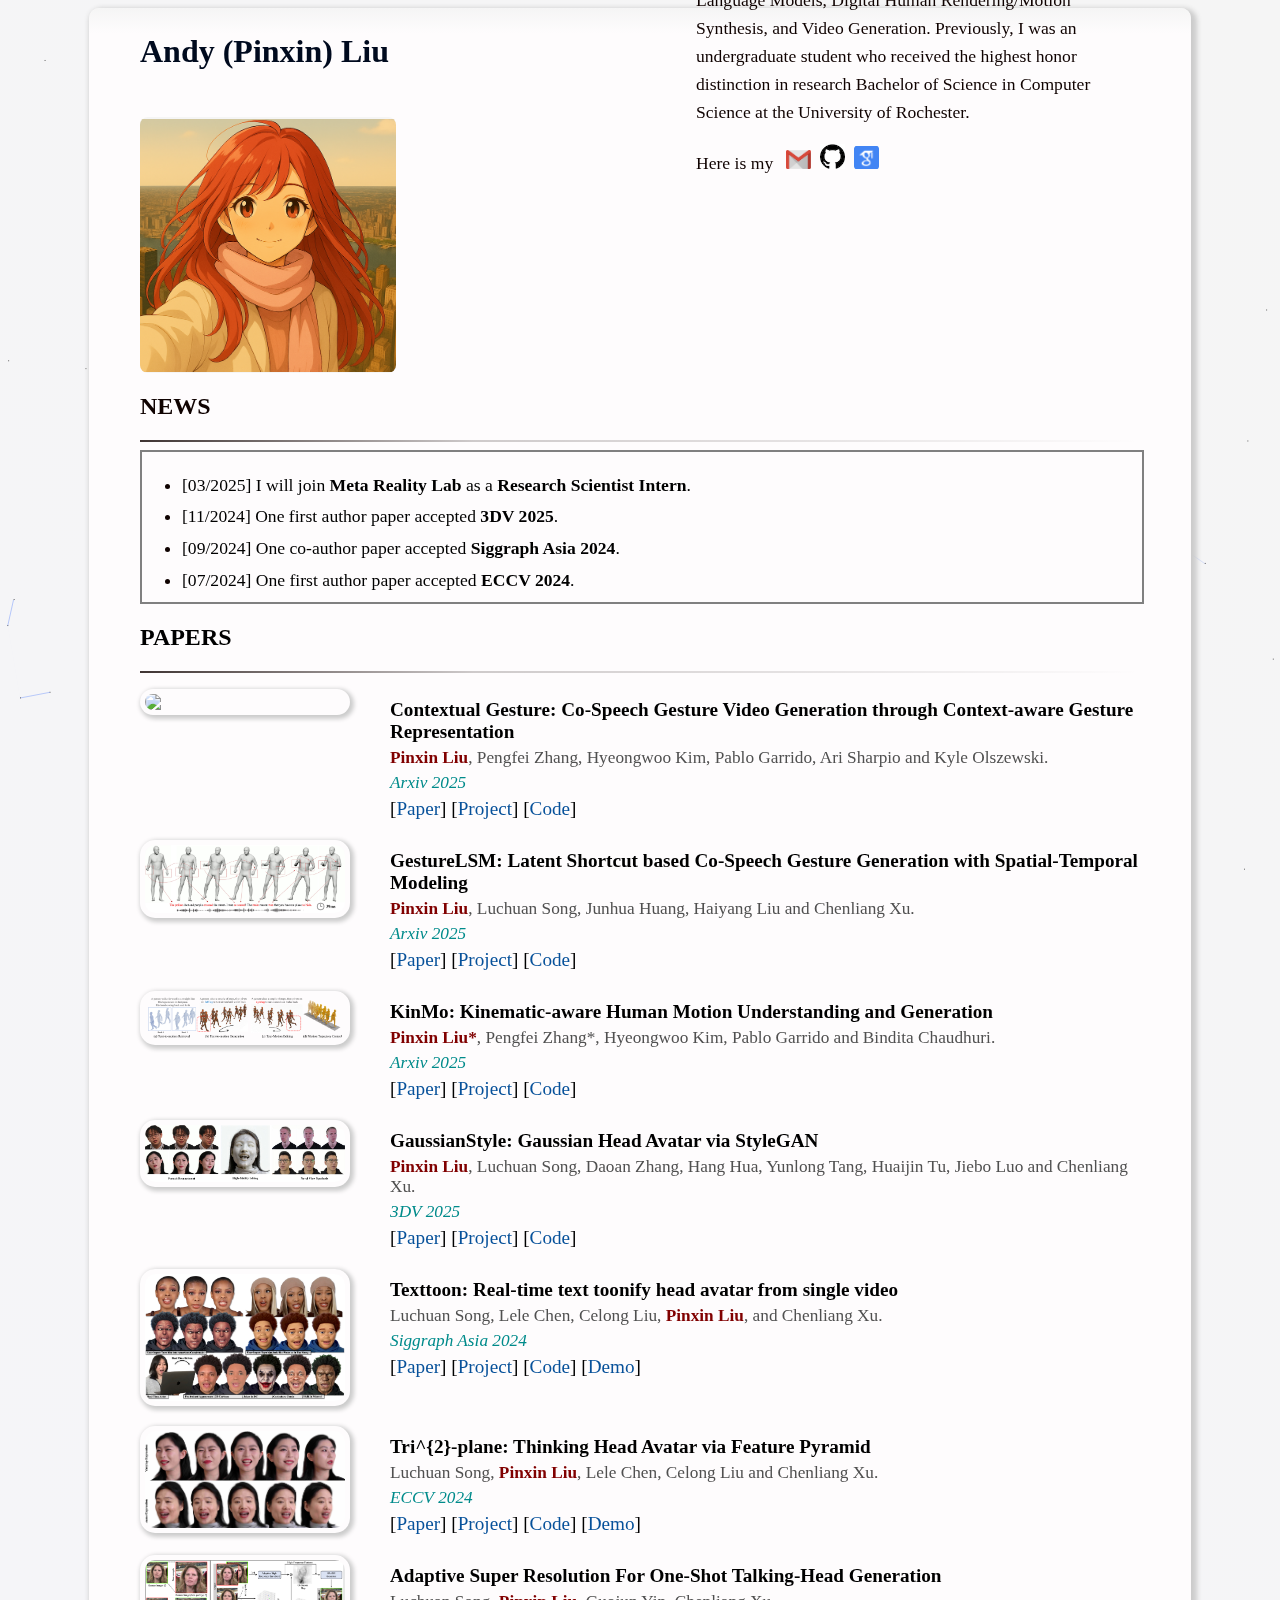
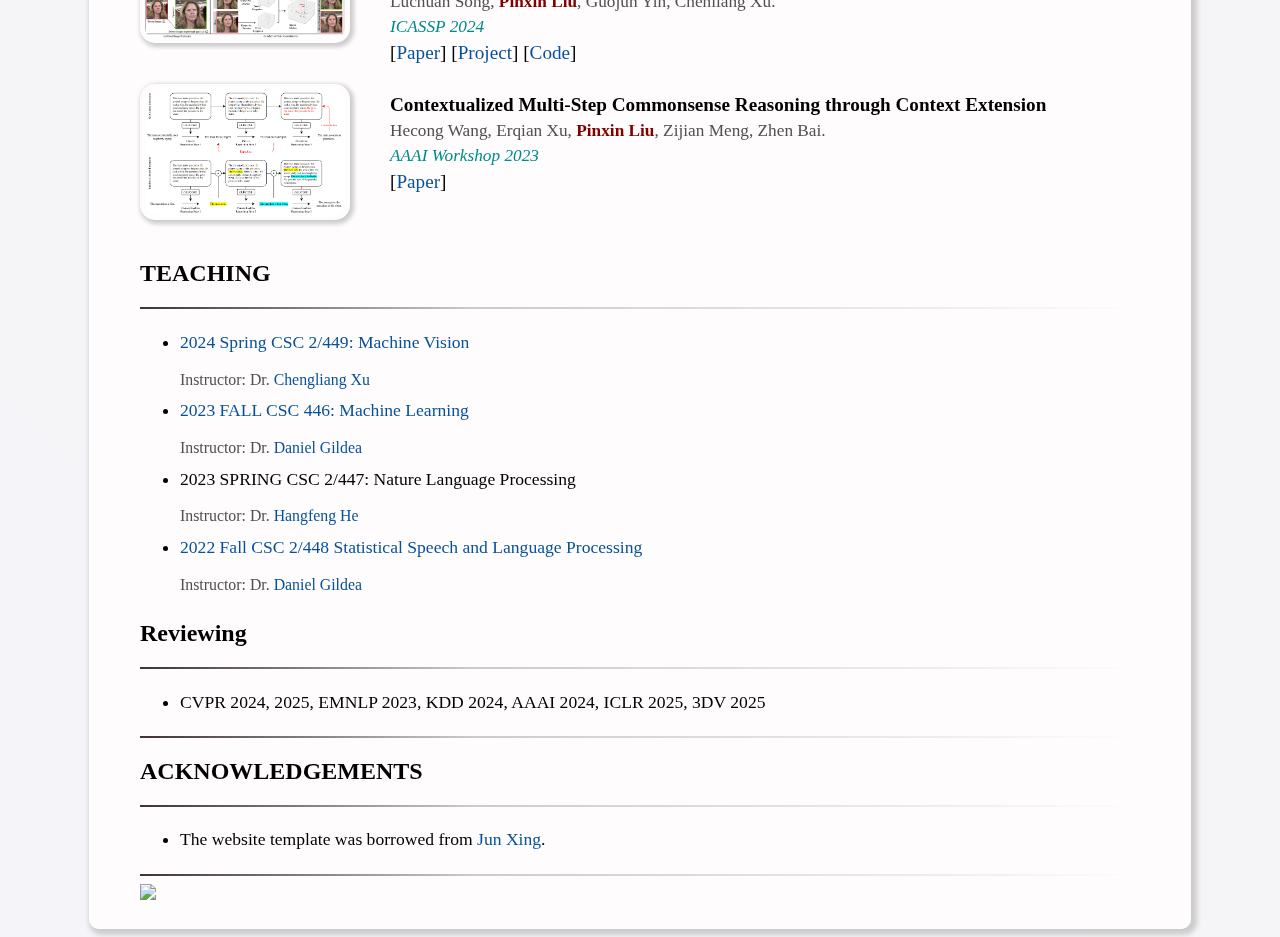
==== index.html @ c1e2f7b9 "fix" ====
<!DOCTYPE html>
<html xmlns="http://www.w3.org/1999/xhtml" xml:lang="en"><head>
    <!-- Global site tag (gtag.js) - Google Analytics -->
    <script async src="https://www.googletagmanager.com/gtag/js?id=UA-122759872-1"></script>
    <script>
        window.dataLayer = window.dataLayer || [];
        function gtag(){dataLayer.push(arguments);}
        gtag('js', new Date());
        
        gtag('config', 'UA-122759872-1');
        </script>
    
    <meta http-equiv="Content-Type" content="text/html; charset=UTF-8">
        <link rel="shortcut icon" HREF="index/favicon.ico">
            <title>Pinxin Liu</title>
            <link rel="stylesheet" type="text/css" href="./index/main.css">
                <link href="./index/css" rel="stylesheet">
                    <style>
                        .quote{
                            font-family: 'Dawning of a New Day';
                            font-weight:bold;
                            font-size:30px;
                        }
                    </style>
                     
</head>

<body>
    <div id="main">
        
        <div class="name">
            Andy (Pinxin) Liu
        </div>
        
        <div>
            <!-- Main container -->
            <div style="width: 1000px; margin: 20px auto; position: relative;">
                <!-- Content wrapper -->
                <div style="display: flex; align-items: flex-start;">
                    <!-- Left side - Slideshow -->
                    <div style="width: 256px; margin-right: 20px;">
                        <div class="slideshow-container">
                            <div class="slide fade">
                                <img src="./index/avatar-1.png">
                            </div>
                            <div class="slide fade">
                                <img src="./index/avatar-2.png">
                            </div>
                            <div class="slide fade">
                                <img src="./index/avatar-3.png">
                            </div>
                            <div class="slide fade">
                                <img src="./index/avatar-4.png">
                            </div>
                            <div class="slide fade">
                                <img src="./index/avatar-5.png">
                            </div>
                            <div class="slide fade">
                                <img src="./index/avatar-6.png">
                            </div>
                            <div class="slide fade">
                                <img src="./index/avatar-7.png">
                            </div>
                            <div class="slide fade">
                                <img src="./index/avatar-8.png">
                            </div>
                        </div>
                    </div>

                    <!-- Right side - Bio content -->
                    <div style="width: 700px;">
                        <div class="bio_format">
                            <p> Hi!
                            </p>
                            
                            <p> 
                                I am a PhD student, 
                                supervised by Dr. <a href="https://www.cs.rochester.edu/~cxu22/">Chenliang Xu</a>, 
                                in <a href="https://www.cs.rochester.edu/">Computer Science</a> department at <a href="https://rochester.edu/">University of Rochester</a>.
                                My research interests are Multi-modal Learning and Computer Graphics, including Multi-modal Large Language Models, Digital Human Rendering/Motion Synthesis, and Video Generation.

                                Previously, I was an undergraduate student who received the highest honor distinction in research Bachelor of Science in Computer Science at the University of Rochester.
                            </p>

                            Here is my &nbsp;
                            <a href="mailto:pliu23@u.rochester.edu"><img src="index/gmail_logo.png" width="25px"></a>&nbsp;
                            <a href="https://github.com/andypinxinliu" target="blank"><img src="index/github_logo.png" width="25px"></a>&nbsp;
                            <a href="https://scholar.google.com/citations?user=ZJQldrQAAAAJ&hl=en" target="blank"><img src="index/google_scholar_logo.png" width="25px"></a>&nbsp;
                        </div>
                    </div>
                </div>
            </div>

            <style>
                .slideshow-container {
                    position: relative;
                    width: 256px;
                    height: 256px;
                    background-color: #f5f5f5;
                    border-radius: 8px;
                    overflow: hidden;
                }
                .slide {
                    display: none;
                    position: absolute;
                    top: 0;
                    left: 0;
                    width: 100%;
                    height: 100%;
                }
                .slide img {
                    width: 100%;
                    height: 100%;
                    object-fit: contain;
                }
                .fade {
                    animation-name: fade;
                    animation-duration: 1.5s;
                }
                @keyframes fade {
                    from {opacity: .4} 
                    to {opacity: 1}
                }
            </style>

            <script>
                let currentSlide = 0;
                const slides = document.getElementsByClassName("slide");
                
                function showSlides() {
                    // Hide all slides
                    for (let i = 0; i < slides.length; i++) {
                        slides[i].style.display = "none";
                    }
                    
                    // Show current slide
                    currentSlide++;
                    if (currentSlide > slides.length) {currentSlide = 1}
                    slides[currentSlide-1].style.display = "block";
                    
                    // Change slide every 5 seconds
                    setTimeout(showSlides, 5000);
                }
                
                // Start the slideshow
                showSlides();
            </script>
        </div>
        
        
        <div>
            <span class="category">NEWS</span>
            <hr class="line">
            <div align=left
                style='
                border: solid 2px grey;
                width: 1000px;
                height: 150px;
                overflow: scroll;
                scrollbar-face-color: #889B9F;
                scrollbar-shadow-color: #3D5054;
                scrollbar-highlight-color: #C3D6DA;
                scrollbar-3dlight-color: #3D5054;
                scrollbar-darkshadow-color: #85989C;
                scrollbar-track-color: #95A6AA;
                scrollbar-arrow-color: #FFD6DA;
                '>
                
                <ul class="item_content">
                    <li>
                        <font color="black"><span>[03/2025] I will join <b>Meta Reality Lab</b> as a <b>Research Scientist Intern</b>.</span></font>
                    </li>
                    <li>
                        <font color="black"><span>[11/2024] One first author paper accepted <b>3DV 2025</b>.</span></font>
                    </li>
                    <li>
                        <font color="black"><span>[09/2024] One co-author paper accepted <b>Siggraph Asia 2024</b>.</span></font>
                    </li>
                    <li>
                        <font color="black"><span>[07/2024] One first author paper accepted <b>ECCV 2024</b>.</span></font>
                    </li>
                    <li>
                        <font color="black"><span>[06/2024] Joined <b>FlawlessAI</b> as a <b>Research Scientist Intern</b>.</span></font>
                    </li>
                    <li>
                        <font color="black"><span>[05/2024] I received a BS degree in Computer Science with the <b>Highest Honor Distinction</b> in Research.
                    </li>
                    
                     <li>
                        <font color="black"><span>[05/2024] One co-authored paper accepted to <b>Interspeech 2024</b>.</span></font>
                    </li>
                     <li>
                        <font color="black"><span>[05/2024] One first-authored paper accepted to <b>ACL 2024</b>.</span></font>
                    </li>
                    <li>
                        <font color="black"><span>[04/2024] I was honored as the National Student Employee of the Year for 2024, selected from a highly competitive pool of six candidates across the country.
                    </li>
                    <li>
                        <font color="black"><span>[12/2023] One first-authored paper accepted to <b>ICASSP 2024</b>.</span></font>
                    </li>
                    <li>
                        <font color="black"><span>[01/2023] One co-authored paper accepted to <b>AAAI 2021 Workshop</b>.</span></font>
                    </li>
                </ul>

            </div>
        </div>
       

        <div>
            <span class="category">PAPERS</span>
            <hr class="line">
            <ol style="padding:0px;list-style-type:none">

                <li class="item_format" style="position:relative">
                    
                    <img src="./research/contextural-gesture-teaser.png" class="img_format">
                        <div class="title_format">
                            <b>Contextual Gesture: Co-Speech Gesture Video Generation through Context-aware Gesture Representation</b>
                            <span class="author_format"><b style="color: #800000">Pinxin Liu</b>, Pengfei Zhang, Hyeongwoo Kim, Pablo Garrido, Ari Sharpio and Kyle Olszewski.</span>
                            <span class="venue_format"><em style="color: #008B8B">Arxiv 2025</em></span>
                            <div class="link_format">
                                [<a href="https://arxiv.org/abs/2502.07239">Paper</a>]
                                [<a href="https://andypinxinliu.github.io/Contextual-Gesture/">Project</a>]
                                [<a href="https://andypinxinliu.github.io/Contextual-Gesture/">Code</a>]
                            </div>
                        </div>
                        <div style="clear:both;"></div>
                        
                </li>

                <li class="item_format" style="position:relative">
                    
                    <img src="./research/gesturelsm-teaser.jpg" class="img_format">
                        <div class="title_format">
                            <b>GestureLSM: Latent Shortcut based Co-Speech Gesture Generation with Spatial-Temporal Modeling</b>
                            <span class="author_format"><b style="color: #800000">Pinxin Liu</b>, Luchuan Song, Junhua Huang, Haiyang Liu and Chenliang Xu.</span>
                            <span class="venue_format"><em style="color: #008B8B">Arxiv 2025</em></span>
                            <div class="link_format">
                                [<a href="https://arxiv.org/abs/2501.18898">Paper</a>]
                                [<a href="https://andypinxinliu.github.io/GestureLSM/">Project</a>]
                                [<a href="https://github.com/andypinxinliu/GestureLSM">Code</a>]
                            </div>
                        </div>
                        <div style="clear:both;"></div>
                        
                </li>


                <li class="item_format" style="position:relative">
                    
                    <img src="./research/kinmo_teaser.png" class="img_format">
                        <div class="title_format">
                            <b>KinMo: Kinematic-aware Human Motion Understanding and Generation</b>
                            <span class="author_format"><b style="color: #800000">Pinxin Liu*</b>, Pengfei Zhang*, Hyeongwoo Kim, Pablo Garrido and Bindita Chaudhuri.</span>
                            <span class="venue_format"><em style="color: #008B8B">Arxiv 2025</em></span>
                            <div class="link_format">
                                [<a href="https://arxiv.org/abs/2411.15472v1">Paper</a>]
                                [<a href="https://andypinxinliu.github.io/KinMo/">Project</a>]
                                [<a href="https://andypinxinliu.github.io/KinMo/">Code</a>]
                            </div>
                        </div>
                        <div style="clear:both;"></div>
                        
                </li>

                <li class="item_format" style="position:relative">
                    
                    <img src="./research/3dv-teaser.jpg" class="img_format">
                        <div class="title_format">
                            <b>GaussianStyle: Gaussian Head Avatar via StyleGAN</b>
                            <span class="author_format"><b style="color: #800000">Pinxin Liu</b>, Luchuan Song, Daoan Zhang, Hang Hua, Yunlong Tang, Huaijin Tu, Jiebo Luo and Chenliang Xu.</span>
                            <span class="venue_format"><em style="color: #008B8B">3DV 2025</em></span>
                            <div class="link_format">
                                <!-- [<a class="btn btn-default abstract" abstract="In this paper, we propose the Efficient Monotonic Video Style Avatar(Emo-Avatar) through deferred neural rendering that enhances.">Abstract</a>] -->
                                [<a href="https://arxiv.org/abs/2402.00827">Paper</a>]
                                [<a href="https://andypinxinliu.github.io/GaussianStyle/">Project</a>]
                                [<a href="https://github.com/andypinxinliu/HumanFaceProject/tree/main/assets/GaussianStyle">Code</a>]
                            </div>
                        </div>
                        <div style="clear:both;"></div>
                        
                </li>

                
                <li class="item_format" style="position:relative">
                    <!-- <img src="./research/depth_estimation.png" class="img_format" style="width:550px;height:300px;"> -->
                    <img src="./research/TextToon-teaser.jpg" class="img_format">
                        <div class="title_format">
                            <b>Texttoon: Real-time text toonify head avatar from single video
                            </b>
                            <span class="author_format">Luchuan Song, Lele Chen, Celong Liu, <b style="color: #800000">Pinxin Liu</b>, and Chenliang Xu.</span>
                            <span class="venue_format"><em style="color: #008B8B">Siggraph Asia 2024</em></span>
                            <div class="link_format">
                                [<a href="https://arxiv.org/abs/2401.09386">Paper</a>]
                                [<a href="https://github.com/Songluchuan/Tri2plane">Project</a>]
                                [<a href="https://github.com/Songluchuan/Tri2plane">Code</a>]
                                [<a href="https://github.com/Songluchuan/Tri2plane">Demo</a>]
                            </div>
                        </div>
                        <div style="clear:both;"></div>
                </li>
                

                        
                <li class="item_format" style="position:relative">
                    <!-- <img src="./research/depth_estimation.png" class="img_format" style="width:550px;height:300px;"> -->
                    <img src="./research/tri-plane_teaser.jpeg" class="img_format">
                        <div class="title_format">
                            <b>Tri^{2}-plane: Thinking Head Avatar via Feature Pyramid
                            </b>
                            <span class="author_format">Luchuan Song, <b style="color: #800000">Pinxin Liu</b>, Lele Chen, Celong Liu and Chenliang Xu.</span>
                            <span class="venue_format"><em style="color: #008B8B">ECCV 2024</em></span>
                            <div class="link_format">
                                [<a href="https://arxiv.org/abs/2401.09386">Paper</a>]
                                [<a href="https://github.com/Songluchuan/Tri2plane">Project</a>]
                                [<a href="https://github.com/Songluchuan/Tri2plane">Code</a>]
                                [<a href="https://github.com/Songluchuan/Tri2plane">Demo</a>]
                            </div>
                        </div>
                        <div style="clear:both;"></div>
                </li>
                
                <li class="item_format" style="position:relative">
                    <img src="./research/pipeline_icassp.png" class="img_format">
                        <div class="title_format">
                            <b>Adaptive Super Resolution For One-Shot Talking-Head Generation</b>
                            <span class="author_format">Luchuan Song, <b style="color: #800000">Pinxin Liu</b>, Guojun Yin, Chenliang Xu.</span>
                            <span class="venue_format"><em style="color: #008B8B">ICASSP 2024</em></span>
                            <div class="link_format">
                                [<a href="https://github.com/Songluchuan/AdaSR-TalkingHead/">Paper</a>]
                                [<a href="https://github.com/Songluchuan/AdaSR-TalkingHead/">Project</a>]
                                <!-- [<a href="https://people.engr.tamu.edu/nimak/Papers/ICCP2021_denoising/index.html">Project</a>] -->
                                <!-- [<a href="https://github.com/avinashpaliwal/MaskDnGAN">Code</a>] -->
                                [<a href="https://github.com/Songluchuan/AdaSR-TalkingHead/">Code</a>]
                            </div>
                        </div>
                        <div style="clear:both;"></div>
                </li>


                <li class="item_format" style="position:relative">
                    <img src="./research/commonsense.png" class="img_format">
                        <div class="title_format">
                            <b>Contextualized Multi-Step Commonsense Reasoning through Context Extension</b>
                            <span class="author_format">Hecong Wang, Erqian Xu, <b style="color: #800000">Pinxin Liu</b>, Zijian Meng, Zhen Bai.</span>
                            <span class="venue_format"><em style="color: #008B8B">AAAI Workshop 2023</em></span>
                            <div class="link_format">
                                [<a href="https://r2hcai.github.io/AAAI-23/files/CameraReadys/47.pdf">Paper</a>]
                            </div>
                        </div>
                        <div style="clear:both;"></div>
                </li>

            </ol>
        </div>
        
        
        <div>
            <span class="category">TEACHING</span>
            <hr class="line">
            <ul class="item_content">
                <li>
                    <a href="https://www.cs.rochester.edu/~cxu22/t/249S24/"> 2024 Spring CSC 2/449: Machine Vision</a>
                    <span class="author_format">Instructor: Dr. <a href="https://www.cs.rochester.edu/~cxu22/"> Chengliang Xu </a></span>
                </li>
                <li>
                    <a href="https://www.cs.rochester.edu/~gildea/446_Fall_2023/"> 2023 FALL CSC 446: Machine Learning</a>
                    <span class="author_format">Instructor: Dr. <a href="https://www.cs.rochester.edu/u/gildea/"> Daniel Gildea </a></span>
                </li>
                <li>
                    2023 SPRING CSC 2/447: Nature Language Processing</a>
                    <span class="author_format">Instructor: Dr. <a href="https://people.engr.tamu.edu/dzsong/index.html"> Hangfeng He </a></span>
                </li>
                <li>
                    <a href="https://www.cs.rochester.edu/~gildea/2022_Fall/"> 2022 Fall CSC 2/448 Statistical Speech and Language Processing</a>
                    <span class="author_format">Instructor: Dr. <a href="https://www.cs.rochester.edu/u/gildea/"> Daniel Gildea </a></span>
                </li>
            </ul>
        </div>


        <div>
            <span class="category">Reviewing</span>
            <hr class="line">
            <ul class="item_content">
                <li>
                    <p class="text-justify">
                        CVPR 2024, 2025, EMNLP 2023, KDD 2024, AAAI 2024, ICLR 2025, 3DV 2025
                    </p>
                </li>
            </ul>
            <hr class="line">
        </div>
        

        <div>
            <span class="category">ACKNOWLEDGEMENTS</span>
            <hr class="line">
            <ul class="item_content">
                <li>
                    <p class="text-justify">
                        The website template was borrowed from <a href="http://junxnui.github.io/">Jun Xing</a>.
                    </p>
                </li>
            </ul>
            <hr class="line">
        </div>

        <div>
            <a href="https://clustrmaps.com/site/1byfb"  title="Visit tracker"><img src="//www.clustrmaps.com/map_v2.png?d=Ag-DLUyxYprkvEFDlsL7QoXf2fUFQ41ogt-7CsEBSto&cl=ffffff" /></a>
        </div>

    </div>
    

    <script src="./index/canvas-nest.js_1.0.1_canvas-nest.min.js" opacity="0.6" color="0,68,255" zindex="-1"></script><canvas id="c_n1" width="1287" height="736" style="position: fixed; top: 0px; left: 0px; z-index: -1; opacity: 0.6;"></canvas>

</body></html>
---- index/main.css ----
.bio_format{
  float:left;
  padding-top:2%;
  font-size:110%;
  margin-left:280px;
  line-height:28px;
  position:relative;
  margin-top:-320px;
}

.event_highlight{
	color: #bd3232;
}

.name{
	height: 64px;
	font-size:200%;
	font-weight:bold;
	font-family: Georgia, "Times New Roman", "KaiTi", "楷体", STKaiti, "华文楷体", serif;
	color:rgb(0,10,30);
}

.paper_title{
    font-size:200%;
    font-weight:bold;
    color: #527bbd;
}

.paper_author{
    font-size:150%;
    font-weight:bold;
    color: #527bbd;
}

.paper_abstract{
    text-align: justify;
    color: rgb(80,80,80);
    font-size:120%;
}

.paper_bibtex{
    color: rgb(80,80,80);
    font-size:120%;
}

.paper_fund{
    color: rgb(80,80,80);
    font-size:120%;
}

.bibtex_wrap{
    margin-left:0%;
}

.bibtex_content{
    margin-left:3%;
}

.contact_format{
  float:left;
  padding-top: 5px;
  font-size:20px;
  margin-right: 100px;
  line-height:50px;
}

ol{
  list-style-type:none;
  padding: 0px;
}

.item_format{
  padding-bottom:2%;
}

hr.line{
  border:  10px;
  height: 2px;
  width:100%;
  background-image: -webkit-linear-gradient(left, rgba(15,2,0, 0.8), rgba(15,2,0, 0.2), rgba(15,2,0, 0.1), rgba(15,2,0, 0.0));
  background-image: -moz-linear-gradient(left, rgba(15,2,0, 0.8), rgba(15,2,0, 0.2), rgba(15,2,0, 0.1), rgba(15,2,0, 0.0));
  background-image: -ms-linear-gradient(left, rgba(15,2,0, 0.8), rgba(15,2,0, 0.2), rgba(15,2,0, 0.1), rgba(15,2,0, 0.0));
  background-image: -o-linear-gradient(left, rgba(15,2,0, 0.8), rgba(15,2,0, 0.2), rgba(15,2,0, 0.1), rgba(15,2,0, 0.0));
}

hr.sep{
    border:  10px;
    height: 2px;
    width:100%;
    background-image: -webkit-linear-gradient(left, rgba(15,2,0, 0.0), rgba(15,2,0, 0.8), rgba(15,2,0, 0.8), rgba(15,2,0, 0.0));
    background-image: -moz-linear-gradient(left, rgba(15,2,0, 0.0), rgba(15,2,0, 0.8), rgba(15,2,0, 0.8), rgba(15,2,0, 0.0));
    background-image: -ms-linear-gradient(left, rgba(15,2,0, 0.0), rgba(15,2,0, 0.8), rgba(15,2,0, 0.8), rgba(15,2,0, 0.0));
    background-image: -o-linear-gradient(left, rgba(15,2,0, 0.0), rgba(15,2,0, 0.8), rgba(15,2,0, 0.8), rgba(15,2,0, 0.0));
}

.title_format{
  float:left;
  width: 75%;
  margin-left:4%;
  font-size:120%;
  padding-top:1%;
}

.info_format{
    display: block
    color: rgb(80,80,80);
    padding-bottom: 2%;
}


.author_format{
    display: block;
    font-size:90%;
    color: rgb(80,80,80);
    padding-top:5px;
}

.venue_format{
    display: block;
    font-size:90%;
    color: rgb(0,0,0);
    padding-top:5px;
}

.link_format{
    display: block;
    font-size:100%;
    color: rgb(0,0,0);
    padding-top:5px;
}

.category{
	display: block;
    font-size: 1.5em;
    margin-top: 0.83em;
    margin-bottom: 0.83em;
    margin-left: 0;
    margin-right: 0;
    font-weight: bold;
}

body{

  -webkit-text-size-adjust: 100% ;
  font-size: 16px;
  color: rgb(15,2,0);
  background: rgb(245,245,249); 
  background: -webkit-linear-gradient(45deg,  rgb(245,245,249) 0%,rgb(245,245,245) 100%); 
}

.portrait{
  -moz-border-radius: 10px;
  border-radius: 10px;
}

.img_format{
  width: 20%;
  padding:0.5%;
  float:left;
  -webkit-border-radius: 15px;
  -moz-border-radius: 15px;
  border-radius: 15px;
  box-shadow: 2px 2px 4px 2px #ccc;
}


.teaser_format{
    width: 100%;
    padding:0.2%;
    -webkit-border-radius: 5px;
    -moz-border-radius: 5px;
    border-radius: 5px;
    box-shadow: 2px 2px 4px 2px #ccc;
}


.icon_format{
    width: 14%;
}


.gallery_format{
  width: 11%;
  padding:5px;
  float:left;
  -webkit-border-radius: 10px;
  -moz-border-radius: 10px;
  border-radius: 10px;
  margin-right:20px;
  box-shadow: 2px 2px 4px 2px #ccc;
}

#main{
    width:1000px;
    margin: 0 auto;
    background: rgb(254,252,253); /* Old browsers */
    background: -webkit-linear-gradient(90deg,  rgb(254,252,253) 99%,rgb(245,245,245) 100%);
    padding-left: 4%;
    padding-right: 4%;
    padding-top: 2%;
    padding-bottom: 2%;
    font-size: 100%;
    box-shadow: 3px 3px 5px 3px #ccc;
    -moz-border-radius: 10px;
    border-radius: 10px;
}

.item_content{
    line-height:180%;
    font-size:110%;
}

/*a{
    color:#f0f0f0;
    background:#888;
    text-decoration:none;
    padding:4px;
    border-radius:4px;
    -moz-border-radius: 4px;
    font-weight:bold;
}*/

a {
	COLOR: #07519a; TEXT-DECORATION: none
}
a:hover {
	COLOR: #c30 !important; TEXT-DECORATION: underline
}

a.paper{
    background:#fff;
}

.teaser{
  -moz-border-radius: 10px;
  border-radius: 10px;
}

.abstract{
	/*display: inline;*/
	position: relative;
}

.abstract:after{
	background: rgba(80,80,80,0.9);
	border-radius: 15px;
    -moz-border-radius: 15px;
	color: #f0f0f0;
	content: '';
	position: absolute;
	z-index: 98;
	text-align:left;
    opacity: 0;
    transition: opacity .25s ease-in-out;
    font-size:20px;
    line-height:25px;
    text-align: justify;
}		
.abstract:hover:after {
    opacity: 1;    
	width: 1000%;
	height: auto;
	padding: 5px 15px;
    padding-bottom: 10px;
	left: -100px;
	content: attr(abstract);
}
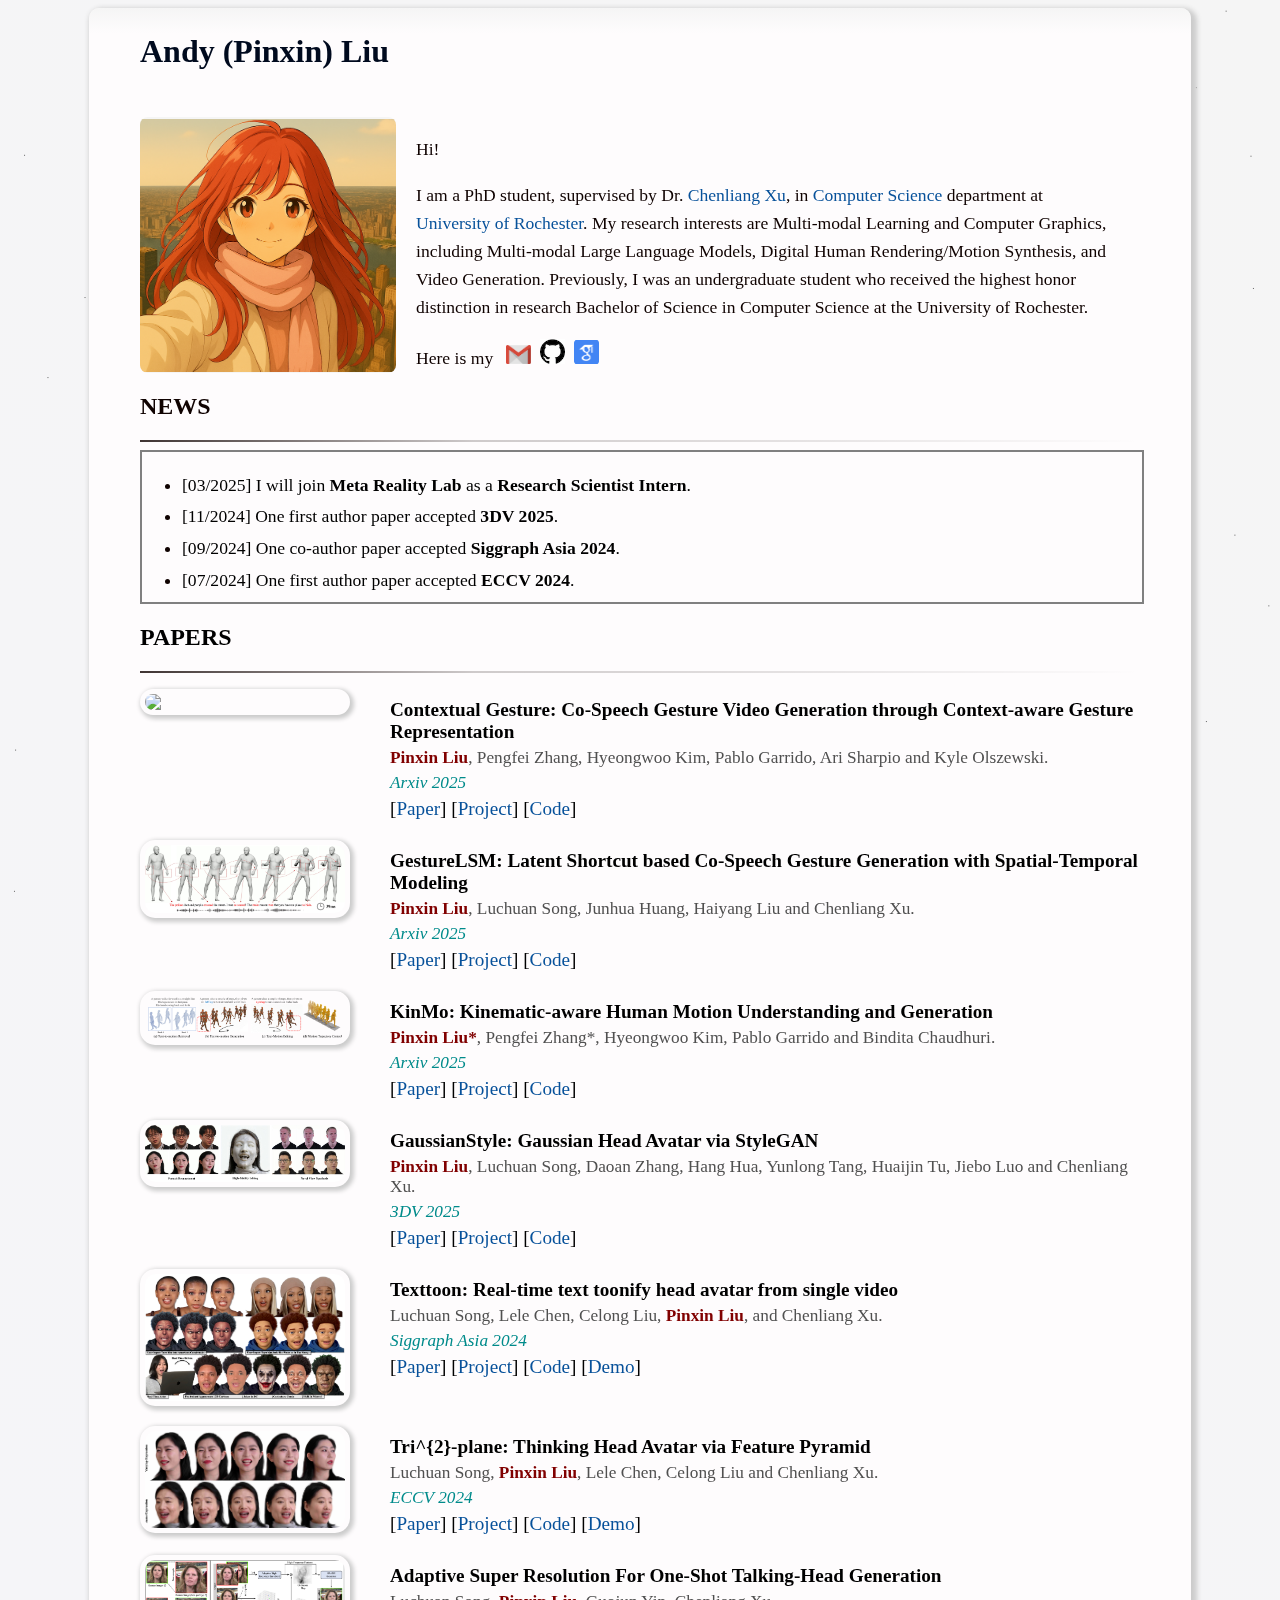
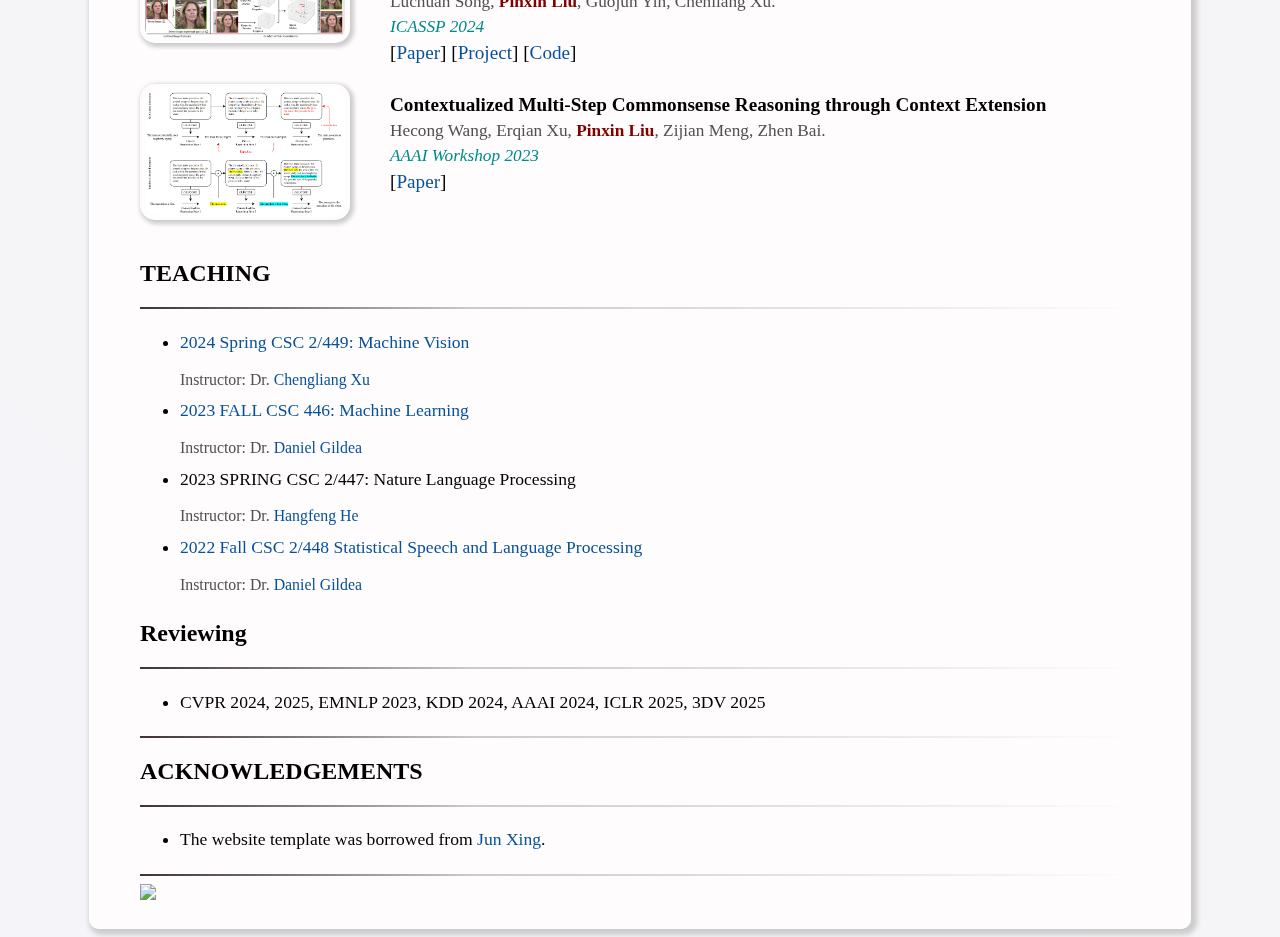
==== commit 853f8347: "fix" ====
--- a/index.html
+++ b/index.html
@@ -68,8 +68,8 @@
                     </div>
 
                     <!-- Right side - Bio content -->
-                    <div style="width: 700px;">
-                        <div class="bio_format">
+                    <div style="width: 700px; float: left;">
+                        <div class="bio_format" style="margin: 0; padding: 0;">
                             <p> Hi!
                             </p>
                             
@@ -99,6 +99,7 @@
                     background-color: #f5f5f5;
                     border-radius: 8px;
                     overflow: hidden;
+                    float: left;
                 }
                 .slide {
                     display: none;
@@ -120,6 +121,10 @@
                 @keyframes fade {
                     from {opacity: .4} 
                     to {opacity: 1}
+                }
+                .bio_format {
+                    text-align: left;
+                    line-height: 1.6;
                 }
             </style>
 
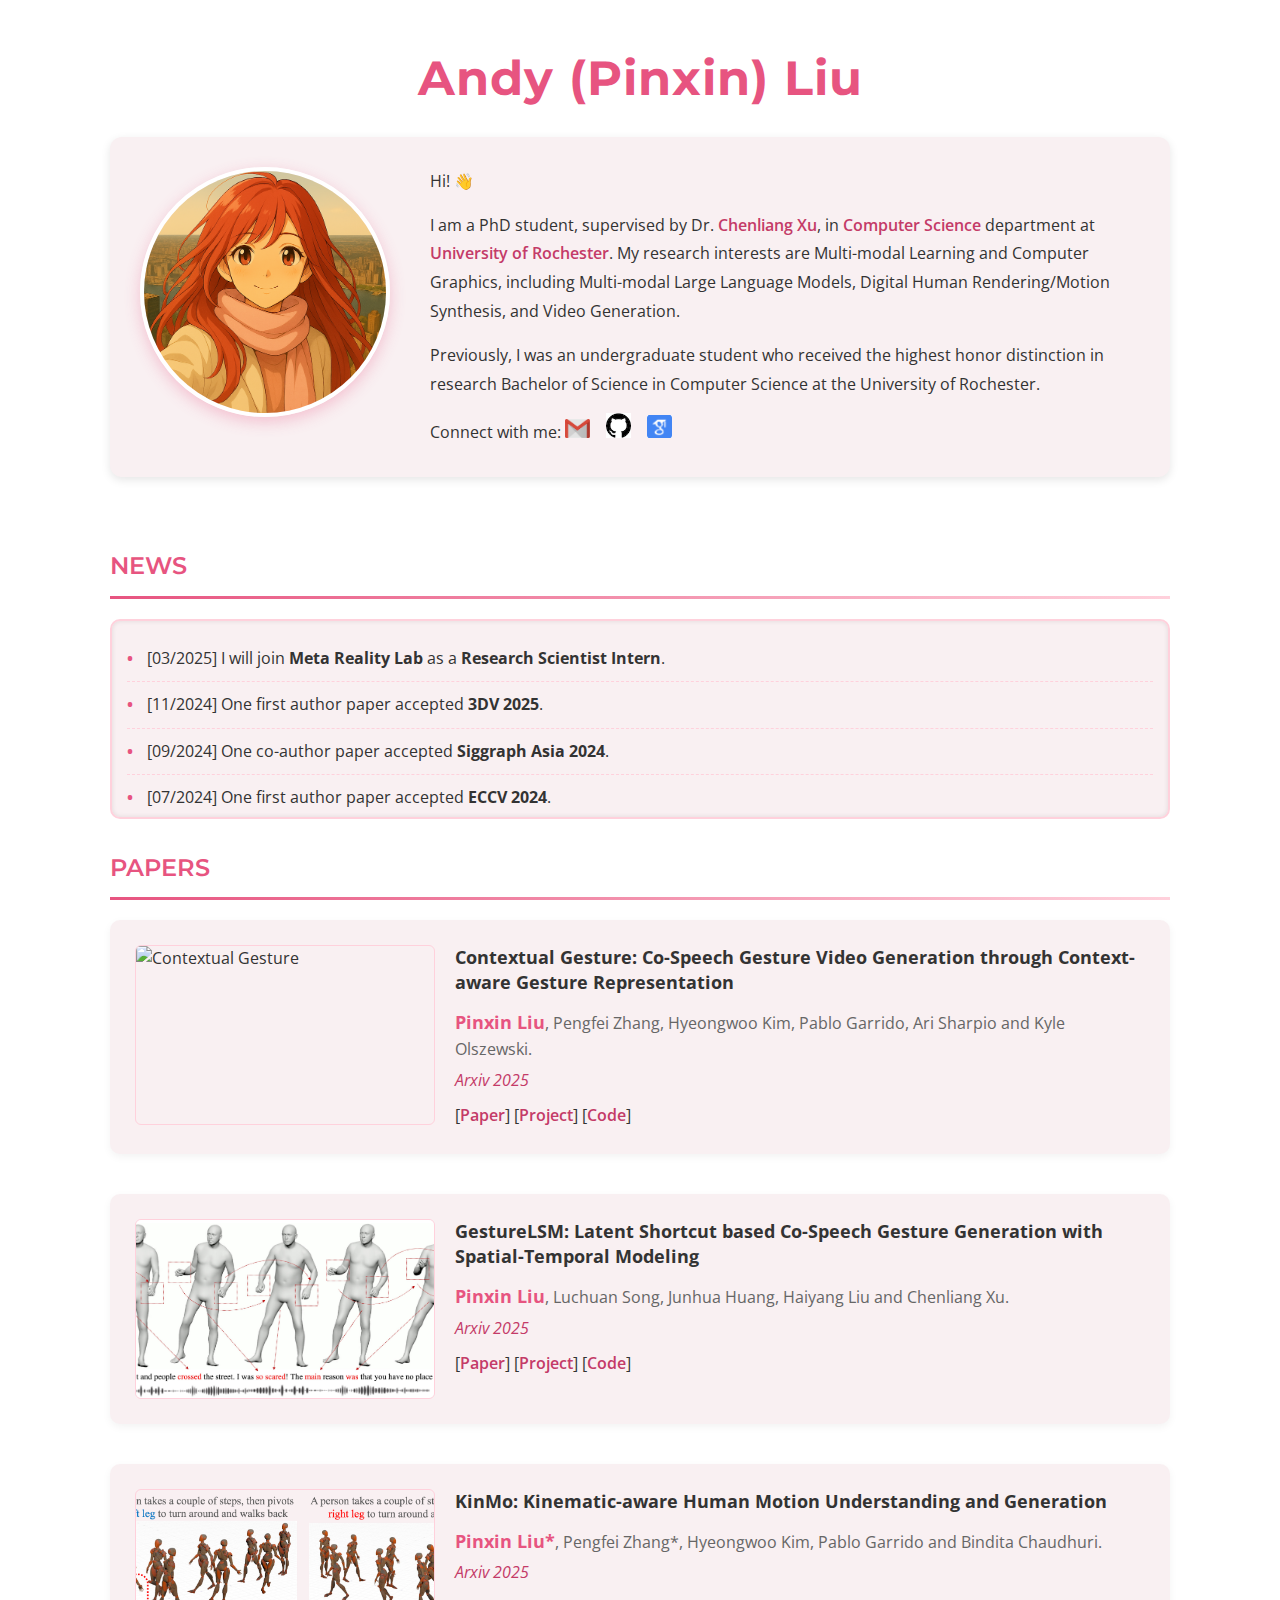
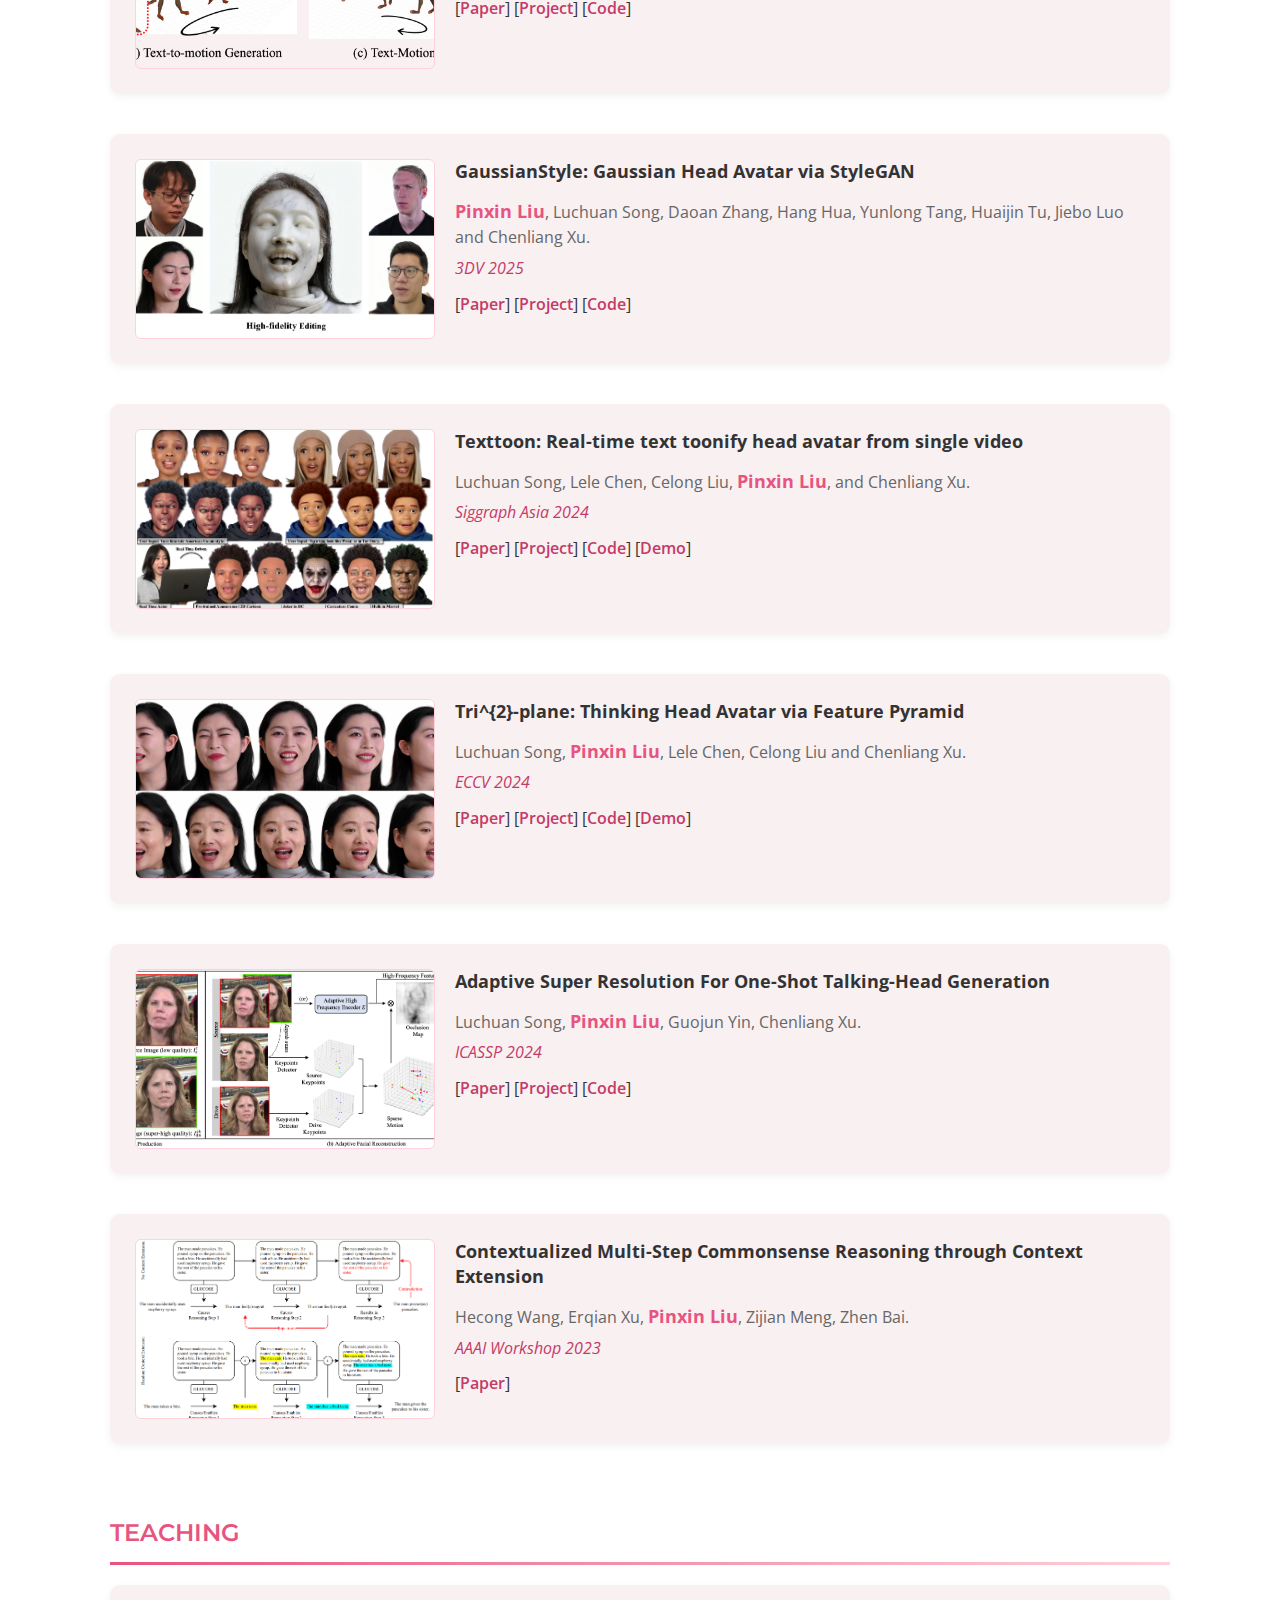
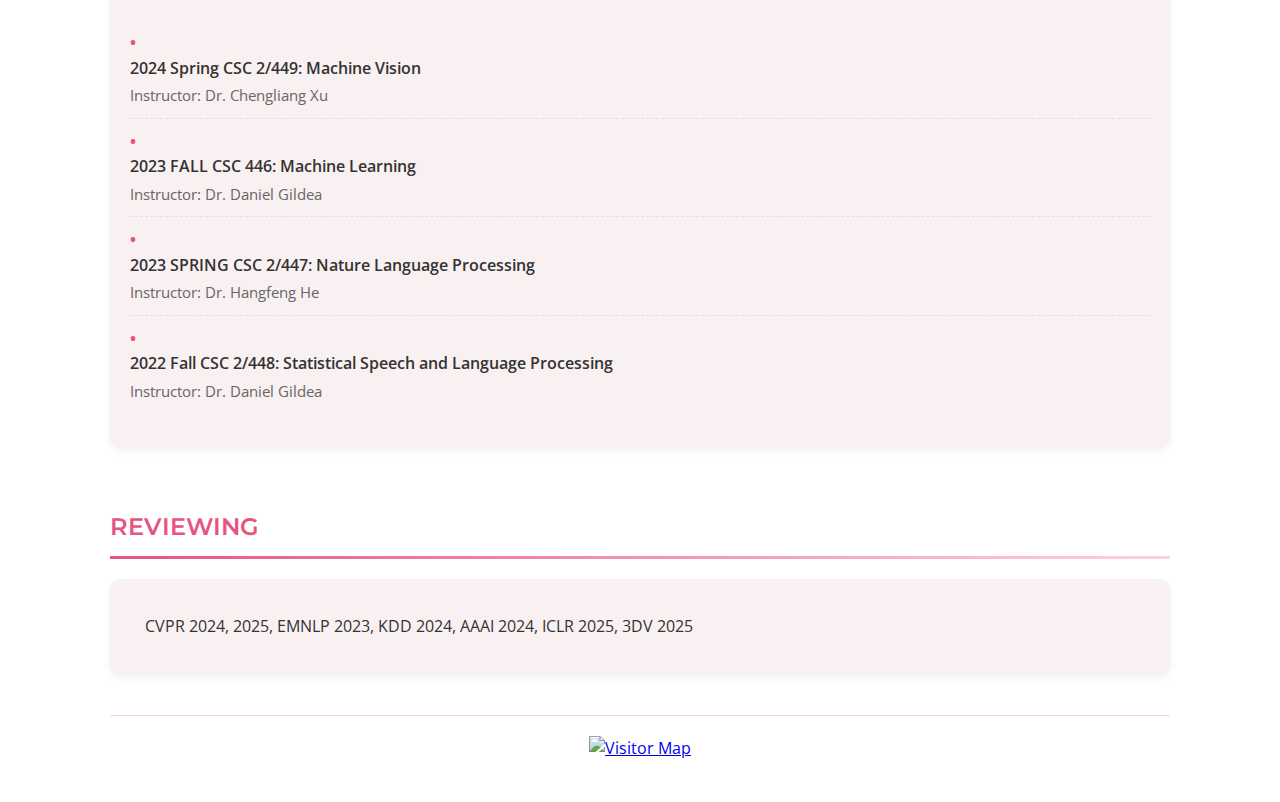
==== commit 36962d5b: "modify page" ====
--- a/index.html
+++ b/index.html
@@ -1,5 +1,6 @@
 <!DOCTYPE html>
-<html xmlns="http://www.w3.org/1999/xhtml" xml:lang="en"><head>
+<html xmlns="http://www.w3.org/1999/xhtml" xml:lang="en">
+<head>
     <!-- Global site tag (gtag.js) - Google Analytics -->
     <script async src="https://www.googletagmanager.com/gtag/js?id=UA-122759872-1"></script>
     <script>
@@ -8,417 +9,622 @@
         gtag('js', new Date());
         
         gtag('config', 'UA-122759872-1');
-        </script>
+    </script>
     
     <meta http-equiv="Content-Type" content="text/html; charset=UTF-8">
-        <link rel="shortcut icon" HREF="index/favicon.ico">
-            <title>Pinxin Liu</title>
-            <link rel="stylesheet" type="text/css" href="./index/main.css">
-                <link href="./index/css" rel="stylesheet">
-                    <style>
-                        .quote{
-                            font-family: 'Dawning of a New Day';
-                            font-weight:bold;
-                            font-size:30px;
-                        }
-                    </style>
-                     
+    <meta name="viewport" content="width=device-width, initial-scale=1.0">
+    <link rel="shortcut icon" HREF="index/favicon.ico">
+    <title>Pinxin Liu</title>
+    <link href="https://fonts.googleapis.com/css2?family=Montserrat:wght@300;400;500;600;700&family=Open+Sans:wght@300;400;600&family=Dawning+of+a+New+Day&display=swap" rel="stylesheet">
+    
+    <style>
+        :root {
+            --primary-color: #e75480; /* Pink-red color */
+            --primary-light: #ffd1dc; /* Light pink */
+            --primary-dark: #c43b68; /* Darker pink-red */
+            --text-color: #333;
+            --text-light: #666;
+            --bg-color: #fff;
+            --section-bg: #f9f0f2; /* Very light pink background */
+            --border-color: #e75480;
+        }
+        
+        * {
+            margin: 0;
+            padding: 0;
+            box-sizing: border-box;
+        }
+        
+        body {
+            font-family: 'Open Sans', sans-serif;
+            line-height: 1.6;
+            color: var(--text-color);
+            background-color: var(--bg-color);
+        }
+        
+        #main {
+            max-width: 1100px;
+            margin: 0 auto;
+            padding: 20px;
+        }
+        
+        .name {
+            font-family: 'Montserrat', sans-serif;
+            font-size: 48px;
+            font-weight: 700;
+            text-align: center;
+            color: var(--primary-color);
+            margin: 20px 0;
+            letter-spacing: 1px;
+        }
+        
+        .category {
+            font-family: 'Montserrat', sans-serif;
+            font-size: 24px;
+            font-weight: 600;
+            color: var(--primary-color);
+            margin: 30px 0 10px;
+            display: inline-block;
+        }
+        
+        .line {
+            border: none;
+            height: 3px;
+            background: linear-gradient(to right, var(--primary-color), var(--primary-light));
+            margin-bottom: 20px;
+        }
+        
+        .quote {
+            font-family: 'Dawning of a New Day', cursive;
+            font-weight: bold;
+            font-size: 30px;
+            color: var(--primary-color);
+            text-align: center;
+            margin: 20px 0;
+        }
+        
+        /* Profile section */
+        .profile-container {
+            display: flex;
+            align-items: flex-start;
+            margin: 20px 0 40px;
+            background-color: var(--section-bg);
+            border-radius: 12px;
+            padding: 30px;
+            box-shadow: 0 3px 10px rgba(0, 0, 0, 0.1);
+        }
+        
+        .slideshow-container {
+            position: relative;
+            width: 250px;
+            height: 250px;
+            border-radius: 50%;
+            overflow: hidden;
+            margin-right: 40px;
+            box-shadow: 0 5px 15px rgba(231, 84, 128, 0.3);
+            border: 4px solid white;
+        }
+        
+        .slide {
+            display: none;
+            position: absolute;
+            top: 0;
+            left: 0;
+            width: 100%;
+            height: 100%;
+        }
+        
+        .slide img {
+            width: 100%;
+            height: 100%;
+            object-fit: cover;
+        }
+        
+        .fade {
+            animation-name: fade;
+            animation-duration: 1.5s;
+        }
+        
+        @keyframes fade {
+            from {opacity: .4} 
+            to {opacity: 1}
+        }
+        
+        .bio-content {
+            flex: 1;
+        }
+        
+        .bio_format {
+            text-align: left;
+            line-height: 1.8;
+            font-size: 16px;
+        }
+        
+        .bio_format p {
+            margin-bottom: 15px;
+        }
+        
+        .bio_format a {
+            color: var(--primary-dark);
+            text-decoration: none;
+            font-weight: 600;
+            transition: all 0.3s ease;
+        }
+        
+        .bio_format a:hover {
+            color: var(--primary-color);
+            text-decoration: underline;
+        }
+        
+        .course-name {
+            font-weight: 600;
+            color: var(--text-color);
+            display: block;
+        }
+        
+        .instructor {
+            color: var(--text-light);
+            margin-top: 2px;
+            font-size: 0.95em;
+        }
+        
+        .social-links {
+            margin-top: 15px;
+        }
+        
+        .social-links a {
+            margin-right: 12px;
+            transition: transform 0.3s ease;
+            display: inline-block;
+        }
+        
+        .social-links a:hover {
+            transform: scale(1.1);
+        }
+        
+        /* News section */
+        .news-container {
+            border: 2px solid var(--primary-light);
+            border-radius: 10px;
+            height: 200px;
+            overflow-y: auto;
+            padding: 0 15px;
+            background-color: var(--section-bg);
+            box-shadow: inset 0 0 5px rgba(0, 0, 0, 0.1);
+        }
+        
+        .news-container::-webkit-scrollbar {
+            width: 8px;
+        }
+        
+        .news-container::-webkit-scrollbar-track {
+            background: var(--primary-light);
+            border-radius: 10px;
+        }
+        
+        .news-container::-webkit-scrollbar-thumb {
+            background: var(--primary-color);
+            border-radius: 10px;
+        }
+        
+        .item_content {
+            list-style-type: none;
+            padding: 15px 0;
+        }
+        
+        .item_content li {
+            padding: 10px 0;
+            border-bottom: 1px dashed var(--primary-light);
+            position: relative;
+        }
+        
+        .item_content li:last-child {
+            border-bottom: none;
+        }
+        
+        .item_content li:before {
+            content: "•";
+            color: var(--primary-color);
+            font-weight: bold;
+            margin-right: 10px;
+        }
+        
+        /* Papers section */
+        .papers-list {
+            padding: 0;
+            list-style-type: none;
+        }
+        
+        .item_format {
+            display: flex;
+            margin-bottom: 40px;
+            padding: 25px;
+            background-color: var(--section-bg);
+            border-radius: 10px;
+            transition: all 0.3s ease;
+            box-shadow: 0 3px 8px rgba(0, 0, 0, 0.05);
+        }
+        
+        .item_format:hover {
+            box-shadow: 0 5px 15px rgba(231, 84, 128, 0.2);
+            transform: translateY(-3px);
+        }
+        
+        .img_format {
+            width: 300px;
+            height: 180px;
+            object-fit: cover;
+            border-radius: 6px;
+            margin-right: 20px;
+            border: 1px solid var(--primary-light);
+        }
+        
+        .title_format {
+            flex: 1;
+        }
+        
+        .title_format b {
+            font-size: 18px;
+            color: var(--text-color);
+            display: block;
+            margin-bottom: 15px;
+            line-height: 1.4;
+        }
+        
+        .author_format {
+            display: block;
+            margin-bottom: 5px;
+            color: var(--text-light);
+        }
+        
+        .venue_format {
+            display: block;
+            margin-bottom: 10px;
+        }
+        
+        .link_format {
+            margin-top: 10px;
+            white-space: nowrap;
+        }
+        
+        .link_format a {
+            color: var(--primary-dark);
+            text-decoration: none;
+            font-weight: 600;
+            margin-right: 0;
+            transition: all 0.3s ease;
+        }
+        
+        .link_format a:hover {
+            color: var(--primary-color);
+            text-decoration: underline;
+        }
+        
+        /* Teaching and other sections */
+        .teaching-section, .reviewing-section, .acknowledgements-section {
+            margin-bottom: 30px;
+            padding: 20px;
+            background-color: var(--section-bg);
+            border-radius: 10px;
+            box-shadow: 0 3px 8px rgba(0, 0, 0, 0.05);
+        }
+        
+        /* Footer */
+        .footer {
+            margin-top: 40px;
+            text-align: center;
+            padding: 20px 0;
+            border-top: 1px solid var(--primary-light);
+        }
+        
+        /* Responsive design */
+        @media (max-width: 768px) {
+            .profile-container {
+                flex-direction: column;
+                align-items: center;
+            }
+            
+            .slideshow-container {
+                margin-right: 0;
+                margin-bottom: 20px;
+                width: 200px;
+                height: 200px;
+            }
+            
+            .item_format {
+                flex-direction: column;
+                align-items: center;
+            }
+            
+            .img_format {
+                margin-right: 0;
+                margin-bottom: 15px;
+                width: 100%;
+                height: auto;
+                max-height: 220px;
+            }
+        }
+    </style>
 </head>
 
 <body>
     <div id="main">
-        
         <div class="name">
             Andy (Pinxin) Liu
         </div>
         
-        <div>
-            <!-- Main container -->
-            <div style="width: 1000px; margin: 20px auto; position: relative;">
-                <!-- Content wrapper -->
-                <div style="display: flex; align-items: flex-start;">
-                    <!-- Left side - Slideshow -->
-                    <div style="width: 256px; margin-right: 20px;">
-                        <div class="slideshow-container">
-                            <div class="slide fade">
-                                <img src="./index/avatar-1.png">
-                            </div>
-                            <div class="slide fade">
-                                <img src="./index/avatar-2.png">
-                            </div>
-                            <div class="slide fade">
-                                <img src="./index/avatar-3.png">
-                            </div>
-                            <div class="slide fade">
-                                <img src="./index/avatar-4.png">
-                            </div>
-                            <div class="slide fade">
-                                <img src="./index/avatar-5.png">
-                            </div>
-                            <div class="slide fade">
-                                <img src="./index/avatar-6.png">
-                            </div>
-                            <div class="slide fade">
-                                <img src="./index/avatar-7.png">
-                            </div>
-                            <div class="slide fade">
-                                <img src="./index/avatar-8.png">
-                            </div>
-                        </div>
-                    </div>
-
-                    <!-- Right side - Bio content -->
-                    <div style="width: 700px; float: left;">
-                        <div class="bio_format" style="margin: 0; padding: 0;">
-                            <p> Hi!
-                            </p>
-                            
-                            <p> 
-                                I am a PhD student, 
-                                supervised by Dr. <a href="https://www.cs.rochester.edu/~cxu22/">Chenliang Xu</a>, 
-                                in <a href="https://www.cs.rochester.edu/">Computer Science</a> department at <a href="https://rochester.edu/">University of Rochester</a>.
-                                My research interests are Multi-modal Learning and Computer Graphics, including Multi-modal Large Language Models, Digital Human Rendering/Motion Synthesis, and Video Generation.
-
-                                Previously, I was an undergraduate student who received the highest honor distinction in research Bachelor of Science in Computer Science at the University of Rochester.
-                            </p>
-
-                            Here is my &nbsp;
-                            <a href="mailto:pliu23@u.rochester.edu"><img src="index/gmail_logo.png" width="25px"></a>&nbsp;
-                            <a href="https://github.com/andypinxinliu" target="blank"><img src="index/github_logo.png" width="25px"></a>&nbsp;
-                            <a href="https://scholar.google.com/citations?user=ZJQldrQAAAAJ&hl=en" target="blank"><img src="index/google_scholar_logo.png" width="25px"></a>&nbsp;
-                        </div>
-                    </div>
+        <div class="profile-container">
+            <!-- Left side - Slideshow -->
+            <div class="slideshow-container">
+                <div class="slide fade">
+                    <img src="./index/avatar-1.png" alt="Andy Liu">
+                </div>
+                <div class="slide fade">
+                    <img src="./index/avatar-2.png" alt="Andy Liu">
+                </div>
+                <div class="slide fade">
+                    <img src="./index/avatar-3.png" alt="Andy Liu">
+                </div>
+                <div class="slide fade">
+                    <img src="./index/avatar-4.png" alt="Andy Liu">
+                </div>
+                <div class="slide fade">
+                    <img src="./index/avatar-5.png" alt="Andy Liu">
+                </div>
+                <div class="slide fade">
+                    <img src="./index/avatar-6.png" alt="Andy Liu">
+                </div>
+                <div class="slide fade">
+                    <img src="./index/avatar-7.png" alt="Andy Liu">
+                </div>
+                <div class="slide fade">
+                    <img src="./index/avatar-8.png" alt="Andy Liu">
                 </div>
             </div>
 
-            <style>
-                .slideshow-container {
-                    position: relative;
-                    width: 256px;
-                    height: 256px;
-                    background-color: #f5f5f5;
-                    border-radius: 8px;
-                    overflow: hidden;
-                    float: left;
-                }
-                .slide {
-                    display: none;
-                    position: absolute;
-                    top: 0;
-                    left: 0;
-                    width: 100%;
-                    height: 100%;
-                }
-                .slide img {
-                    width: 100%;
-                    height: 100%;
-                    object-fit: contain;
-                }
-                .fade {
-                    animation-name: fade;
-                    animation-duration: 1.5s;
-                }
-                @keyframes fade {
-                    from {opacity: .4} 
-                    to {opacity: 1}
-                }
-                .bio_format {
-                    text-align: left;
-                    line-height: 1.6;
-                }
-            </style>
-
-            <script>
-                let currentSlide = 0;
-                const slides = document.getElementsByClassName("slide");
-                
-                function showSlides() {
-                    // Hide all slides
-                    for (let i = 0; i < slides.length; i++) {
-                        slides[i].style.display = "none";
-                    }
+            <!-- Right side - Bio content -->
+            <div class="bio-content">
+                <div class="bio_format">
+                    <p>Hi! 👋</p>
                     
-                    // Show current slide
-                    currentSlide++;
-                    if (currentSlide > slides.length) {currentSlide = 1}
-                    slides[currentSlide-1].style.display = "block";
+                    <p>I am a PhD student, supervised by Dr. <a href="https://www.cs.rochester.edu/~cxu22/">Chenliang Xu</a>, 
+                    in <a href="https://www.cs.rochester.edu/">Computer Science</a> department at <a href="https://rochester.edu/">University of Rochester</a>.
                     
-                    // Change slide every 5 seconds
-                    setTimeout(showSlides, 5000);
-                }
-                
-                // Start the slideshow
-                showSlides();
-            </script>
+                    My research interests are Multi-modal Learning and Computer Graphics, including Multi-modal Large Language Models, Digital Human Rendering/Motion Synthesis, and Video Generation.</p>
+                    
+                    <p>Previously, I was an undergraduate student who received the highest honor distinction in research Bachelor of Science in Computer Science at the University of Rochester.</p>
+                    
+                    <div class="social-links">
+                        Connect with me:
+                        <a href="mailto:pliu23@u.rochester.edu"><img src="index/gmail_logo.png" width="25px" alt="Email"></a>
+                        <a href="https://github.com/andypinxinliu" target="_blank"><img src="index/github_logo.png" width="25px" alt="GitHub"></a>
+                        <a href="https://scholar.google.com/citations?user=ZJQldrQAAAAJ&hl=en" target="_blank"><img src="index/google_scholar_logo.png" width="25px" alt="Google Scholar"></a>
+                    </div>
+                </div>
+            </div>
         </div>
-        
         
         <div>
             <span class="category">NEWS</span>
             <hr class="line">
-            <div align=left
-                style='
-                border: solid 2px grey;
-                width: 1000px;
-                height: 150px;
-                overflow: scroll;
-                scrollbar-face-color: #889B9F;
-                scrollbar-shadow-color: #3D5054;
-                scrollbar-highlight-color: #C3D6DA;
-                scrollbar-3dlight-color: #3D5054;
-                scrollbar-darkshadow-color: #85989C;
-                scrollbar-track-color: #95A6AA;
-                scrollbar-arrow-color: #FFD6DA;
-                '>
-                
+            <div class="news-container">
                 <ul class="item_content">
                     <li>
-                        <font color="black"><span>[03/2025] I will join <b>Meta Reality Lab</b> as a <b>Research Scientist Intern</b>.</span></font>
-                    </li>
-                    <li>
-                        <font color="black"><span>[11/2024] One first author paper accepted <b>3DV 2025</b>.</span></font>
-                    </li>
-                    <li>
-                        <font color="black"><span>[09/2024] One co-author paper accepted <b>Siggraph Asia 2024</b>.</span></font>
-                    </li>
-                    <li>
-                        <font color="black"><span>[07/2024] One first author paper accepted <b>ECCV 2024</b>.</span></font>
-                    </li>
-                    <li>
-                        <font color="black"><span>[06/2024] Joined <b>FlawlessAI</b> as a <b>Research Scientist Intern</b>.</span></font>
-                    </li>
-                    <li>
-                        <font color="black"><span>[05/2024] I received a BS degree in Computer Science with the <b>Highest Honor Distinction</b> in Research.
-                    </li>
-                    
-                     <li>
-                        <font color="black"><span>[05/2024] One co-authored paper accepted to <b>Interspeech 2024</b>.</span></font>
-                    </li>
-                     <li>
-                        <font color="black"><span>[05/2024] One first-authored paper accepted to <b>ACL 2024</b>.</span></font>
-                    </li>
-                    <li>
-                        <font color="black"><span>[04/2024] I was honored as the National Student Employee of the Year for 2024, selected from a highly competitive pool of six candidates across the country.
-                    </li>
-                    <li>
-                        <font color="black"><span>[12/2023] One first-authored paper accepted to <b>ICASSP 2024</b>.</span></font>
-                    </li>
-                    <li>
-                        <font color="black"><span>[01/2023] One co-authored paper accepted to <b>AAAI 2021 Workshop</b>.</span></font>
+                        <span>[03/2025] I will join <b>Meta Reality Lab</b> as a <b>Research Scientist Intern</b>.</span>
+                    </li>
+                    <li>
+                        <span>[11/2024] One first author paper accepted <b>3DV 2025</b>.</span>
+                    </li>
+                    <li>
+                        <span>[09/2024] One co-author paper accepted <b>Siggraph Asia 2024</b>.</span>
+                    </li>
+                    <li>
+                        <span>[07/2024] One first author paper accepted <b>ECCV 2024</b>.</span>
+                    </li>
+                    <li>
+                        <span>[06/2024] Joined <b>FlawlessAI</b> as a <b>Research Scientist Intern</b>.</span>
+                    </li>
+                    <li>
+                        <span>[05/2024] I received a BS degree in Computer Science with the <b>Highest Honor Distinction</b> in Research.</span>
+                    </li>
+                    <li>
+                        <span>[05/2024] One co-authored paper accepted to <b>Interspeech 2024</b>.</span>
+                    </li>
+                    <li>
+                        <span>[05/2024] One first-authored paper accepted to <b>ACL 2024</b>.</span>
+                    </li>
+                    <li>
+                        <span>[04/2024] I was honored as the National Student Employee of the Year for 2024, selected from a highly competitive pool of six candidates across the country.</span>
+                    </li>
+                    <li>
+                        <span>[12/2023] One first-authored paper accepted to <b>ICASSP 2024</b>.</span>
+                    </li>
+                    <li>
+                        <span>[01/2023] One co-authored paper accepted to <b>AAAI 2021 Workshop</b>.</span>
                     </li>
                 </ul>
-
             </div>
         </div>
-       
-
+        
         <div>
             <span class="category">PAPERS</span>
             <hr class="line">
-            <ol style="padding:0px;list-style-type:none">
-
-                <li class="item_format" style="position:relative">
-                    
-                    <img src="./research/contextural-gesture-teaser.png" class="img_format">
-                        <div class="title_format">
-                            <b>Contextual Gesture: Co-Speech Gesture Video Generation through Context-aware Gesture Representation</b>
-                            <span class="author_format"><b style="color: #800000">Pinxin Liu</b>, Pengfei Zhang, Hyeongwoo Kim, Pablo Garrido, Ari Sharpio and Kyle Olszewski.</span>
-                            <span class="venue_format"><em style="color: #008B8B">Arxiv 2025</em></span>
-                            <div class="link_format">
-                                [<a href="https://arxiv.org/abs/2502.07239">Paper</a>]
-                                [<a href="https://andypinxinliu.github.io/Contextual-Gesture/">Project</a>]
-                                [<a href="https://andypinxinliu.github.io/Contextual-Gesture/">Code</a>]
-                            </div>
-                        </div>
-                        <div style="clear:both;"></div>
-                        
-                </li>
-
-                <li class="item_format" style="position:relative">
-                    
-                    <img src="./research/gesturelsm-teaser.jpg" class="img_format">
-                        <div class="title_format">
-                            <b>GestureLSM: Latent Shortcut based Co-Speech Gesture Generation with Spatial-Temporal Modeling</b>
-                            <span class="author_format"><b style="color: #800000">Pinxin Liu</b>, Luchuan Song, Junhua Huang, Haiyang Liu and Chenliang Xu.</span>
-                            <span class="venue_format"><em style="color: #008B8B">Arxiv 2025</em></span>
-                            <div class="link_format">
-                                [<a href="https://arxiv.org/abs/2501.18898">Paper</a>]
-                                [<a href="https://andypinxinliu.github.io/GestureLSM/">Project</a>]
-                                [<a href="https://github.com/andypinxinliu/GestureLSM">Code</a>]
-                            </div>
-                        </div>
-                        <div style="clear:both;"></div>
-                        
-                </li>
-
-
-                <li class="item_format" style="position:relative">
-                    
-                    <img src="./research/kinmo_teaser.png" class="img_format">
-                        <div class="title_format">
-                            <b>KinMo: Kinematic-aware Human Motion Understanding and Generation</b>
-                            <span class="author_format"><b style="color: #800000">Pinxin Liu*</b>, Pengfei Zhang*, Hyeongwoo Kim, Pablo Garrido and Bindita Chaudhuri.</span>
-                            <span class="venue_format"><em style="color: #008B8B">Arxiv 2025</em></span>
-                            <div class="link_format">
-                                [<a href="https://arxiv.org/abs/2411.15472v1">Paper</a>]
-                                [<a href="https://andypinxinliu.github.io/KinMo/">Project</a>]
-                                [<a href="https://andypinxinliu.github.io/KinMo/">Code</a>]
-                            </div>
-                        </div>
-                        <div style="clear:both;"></div>
-                        
-                </li>
-
-                <li class="item_format" style="position:relative">
-                    
-                    <img src="./research/3dv-teaser.jpg" class="img_format">
-                        <div class="title_format">
-                            <b>GaussianStyle: Gaussian Head Avatar via StyleGAN</b>
-                            <span class="author_format"><b style="color: #800000">Pinxin Liu</b>, Luchuan Song, Daoan Zhang, Hang Hua, Yunlong Tang, Huaijin Tu, Jiebo Luo and Chenliang Xu.</span>
-                            <span class="venue_format"><em style="color: #008B8B">3DV 2025</em></span>
-                            <div class="link_format">
-                                <!-- [<a class="btn btn-default abstract" abstract="In this paper, we propose the Efficient Monotonic Video Style Avatar(Emo-Avatar) through deferred neural rendering that enhances.">Abstract</a>] -->
-                                [<a href="https://arxiv.org/abs/2402.00827">Paper</a>]
-                                [<a href="https://andypinxinliu.github.io/GaussianStyle/">Project</a>]
-                                [<a href="https://github.com/andypinxinliu/HumanFaceProject/tree/main/assets/GaussianStyle">Code</a>]
-                            </div>
-                        </div>
-                        <div style="clear:both;"></div>
-                        
-                </li>
-
-                
-                <li class="item_format" style="position:relative">
-                    <!-- <img src="./research/depth_estimation.png" class="img_format" style="width:550px;height:300px;"> -->
-                    <img src="./research/TextToon-teaser.jpg" class="img_format">
-                        <div class="title_format">
-                            <b>Texttoon: Real-time text toonify head avatar from single video
-                            </b>
-                            <span class="author_format">Luchuan Song, Lele Chen, Celong Liu, <b style="color: #800000">Pinxin Liu</b>, and Chenliang Xu.</span>
-                            <span class="venue_format"><em style="color: #008B8B">Siggraph Asia 2024</em></span>
-                            <div class="link_format">
-                                [<a href="https://arxiv.org/abs/2401.09386">Paper</a>]
-                                [<a href="https://github.com/Songluchuan/Tri2plane">Project</a>]
-                                [<a href="https://github.com/Songluchuan/Tri2plane">Code</a>]
-                                [<a href="https://github.com/Songluchuan/Tri2plane">Demo</a>]
-                            </div>
-                        </div>
-                        <div style="clear:both;"></div>
-                </li>
-                
-
-                        
-                <li class="item_format" style="position:relative">
-                    <!-- <img src="./research/depth_estimation.png" class="img_format" style="width:550px;height:300px;"> -->
-                    <img src="./research/tri-plane_teaser.jpeg" class="img_format">
-                        <div class="title_format">
-                            <b>Tri^{2}-plane: Thinking Head Avatar via Feature Pyramid
-                            </b>
-                            <span class="author_format">Luchuan Song, <b style="color: #800000">Pinxin Liu</b>, Lele Chen, Celong Liu and Chenliang Xu.</span>
-                            <span class="venue_format"><em style="color: #008B8B">ECCV 2024</em></span>
-                            <div class="link_format">
-                                [<a href="https://arxiv.org/abs/2401.09386">Paper</a>]
-                                [<a href="https://github.com/Songluchuan/Tri2plane">Project</a>]
-                                [<a href="https://github.com/Songluchuan/Tri2plane">Code</a>]
-                                [<a href="https://github.com/Songluchuan/Tri2plane">Demo</a>]
-                            </div>
-                        </div>
-                        <div style="clear:both;"></div>
-                </li>
-                
-                <li class="item_format" style="position:relative">
-                    <img src="./research/pipeline_icassp.png" class="img_format">
-                        <div class="title_format">
-                            <b>Adaptive Super Resolution For One-Shot Talking-Head Generation</b>
-                            <span class="author_format">Luchuan Song, <b style="color: #800000">Pinxin Liu</b>, Guojun Yin, Chenliang Xu.</span>
-                            <span class="venue_format"><em style="color: #008B8B">ICASSP 2024</em></span>
-                            <div class="link_format">
-                                [<a href="https://github.com/Songluchuan/AdaSR-TalkingHead/">Paper</a>]
-                                [<a href="https://github.com/Songluchuan/AdaSR-TalkingHead/">Project</a>]
-                                <!-- [<a href="https://people.engr.tamu.edu/nimak/Papers/ICCP2021_denoising/index.html">Project</a>] -->
-                                <!-- [<a href="https://github.com/avinashpaliwal/MaskDnGAN">Code</a>] -->
-                                [<a href="https://github.com/Songluchuan/AdaSR-TalkingHead/">Code</a>]
-                            </div>
-                        </div>
-                        <div style="clear:both;"></div>
-                </li>
-
-
-                <li class="item_format" style="position:relative">
-                    <img src="./research/commonsense.png" class="img_format">
-                        <div class="title_format">
-                            <b>Contextualized Multi-Step Commonsense Reasoning through Context Extension</b>
-                            <span class="author_format">Hecong Wang, Erqian Xu, <b style="color: #800000">Pinxin Liu</b>, Zijian Meng, Zhen Bai.</span>
-                            <span class="venue_format"><em style="color: #008B8B">AAAI Workshop 2023</em></span>
-                            <div class="link_format">
-                                [<a href="https://r2hcai.github.io/AAAI-23/files/CameraReadys/47.pdf">Paper</a>]
-                            </div>
-                        </div>
-                        <div style="clear:both;"></div>
-                </li>
-
+            <ol class="papers-list">
+                <li class="item_format">
+                    <img src="./research/contextural-gesture-teaser.png" class="img_format" alt="Contextual Gesture">
+                    <div class="title_format">
+                        <b>Contextual Gesture: Co-Speech Gesture Video Generation through Context-aware Gesture Representation</b>
+                        <span class="author_format"><b style="color: var(--primary-color); display: inline;">Pinxin Liu</b>, Pengfei Zhang, Hyeongwoo Kim, Pablo Garrido, Ari Sharpio and Kyle Olszewski.</span>
+                        <span class="venue_format"><em style="color: var(--primary-dark)">Arxiv 2025</em></span>
+                        <div class="link_format">
+                            [<a href="https://arxiv.org/abs/2502.07239">Paper</a>]
+                            [<a href="https://andypinxinliu.github.io/Contextual-Gesture/">Project</a>]
+                            [<a href="https://andypinxinliu.github.io/Contextual-Gesture/">Code</a>]
+                        </div>
+                    </div>
+                </li>
+
+                <li class="item_format">
+                    <img src="./research/gesturelsm-teaser.jpg" class="img_format" alt="GestureLSM">
+                    <div class="title_format">
+                        <b>GestureLSM: Latent Shortcut based Co-Speech Gesture Generation with Spatial-Temporal Modeling</b>
+                        <span class="author_format"><b style="color: var(--primary-color); display: inline;">Pinxin Liu</b>, Luchuan Song, Junhua Huang, Haiyang Liu and Chenliang Xu.</span>
+                        <span class="venue_format"><em style="color: var(--primary-dark)">Arxiv 2025</em></span>
+                        <div class="link_format">
+                            [<a href="https://arxiv.org/abs/2501.18898">Paper</a>]
+                            [<a href="https://andypinxinliu.github.io/GestureLSM/">Project</a>]
+                            [<a href="https://github.com/andypinxinliu/GestureLSM">Code</a>]
+                        </div>
+                    </div>
+                </li>
+
+                <li class="item_format">
+                    <img src="./research/kinmo_teaser.png" class="img_format" alt="KinMo">
+                    <div class="title_format">
+                        <b>KinMo: Kinematic-aware Human Motion Understanding and Generation</b>
+                        <span class="author_format"><b style="color: var(--primary-color); display: inline;">Pinxin Liu*</b>, Pengfei Zhang*, Hyeongwoo Kim, Pablo Garrido and Bindita Chaudhuri.</span>
+                        <span class="venue_format"><em style="color: var(--primary-dark)">Arxiv 2025</em></span>
+                        <div class="link_format">
+                            [<a href="https://arxiv.org/abs/2411.15472v1">Paper</a>]
+                            [<a href="https://andypinxinliu.github.io/KinMo/">Project</a>]
+                            [<a href="https://andypinxinliu.github.io/KinMo/">Code</a>]
+                        </div>
+                    </div>
+                </li>
+
+                <li class="item_format">
+                    <img src="./research/3dv-teaser.jpg" class="img_format" alt="GaussianStyle">
+                    <div class="title_format">
+                        <b>GaussianStyle: Gaussian Head Avatar via StyleGAN</b>
+                        <span class="author_format"><b style="color: var(--primary-color); display: inline;">Pinxin Liu</b>, Luchuan Song, Daoan Zhang, Hang Hua, Yunlong Tang, Huaijin Tu, Jiebo Luo and Chenliang Xu.</span>
+                        <span class="venue_format"><em style="color: var(--primary-dark)">3DV 2025</em></span>
+                        <div class="link_format">
+                            [<a href="https://arxiv.org/abs/2402.00827">Paper</a>]
+                            [<a href="https://andypinxinliu.github.io/GaussianStyle/">Project</a>]
+                            [<a href="https://github.com/andypinxinliu/HumanFaceProject/tree/main/assets/GaussianStyle">Code</a>]
+                        </div>
+                    </div>
+                </li>
+
+                <li class="item_format">
+                    <img src="./research/TextToon-teaser.jpg" class="img_format" alt="TextToon">
+                    <div class="title_format">
+                        <b>Texttoon: Real-time text toonify head avatar from single video</b>
+                        <span class="author_format">Luchuan Song, Lele Chen, Celong Liu, <b style="color: var(--primary-color); display: inline;">Pinxin Liu</b>, and Chenliang Xu.</span>
+                        <span class="venue_format"><em style="color: var(--primary-dark)">Siggraph Asia 2024</em></span>
+                        <div class="link_format">
+                            [<a href="https://arxiv.org/abs/2401.09386">Paper</a>]
+                            [<a href="https://github.com/Songluchuan/Tri2plane">Project</a>]
+                            [<a href="https://github.com/Songluchuan/Tri2plane">Code</a>]
+                            [<a href="https://github.com/Songluchuan/Tri2plane">Demo</a>]
+                        </div>
+                    </div>
+                </li>
+
+                <li class="item_format">
+                    <img src="./research/tri-plane_teaser.jpeg" class="img_format" alt="Tri^2-plane">
+                    <div class="title_format">
+                        <b>Tri^{2}-plane: Thinking Head Avatar via Feature Pyramid</b>
+                        <span class="author_format">Luchuan Song, <b style="color: var(--primary-color); display: inline;">Pinxin Liu</b>, Lele Chen, Celong Liu and Chenliang Xu.</span>
+                        <span class="venue_format"><em style="color: var(--primary-dark)">ECCV 2024</em></span>
+                        <div class="link_format">
+                            [<a href="https://arxiv.org/abs/2401.09386">Paper</a>]
+                            [<a href="https://github.com/Songluchuan/Tri2plane">Project</a>]
+                            [<a href="https://github.com/Songluchuan/Tri2plane">Code</a>]
+                            [<a href="https://github.com/Songluchuan/Tri2plane">Demo</a>]
+                        </div>
+                    </div>
+                </li>
+
+                <li class="item_format">
+                    <img src="./research/pipeline_icassp.png" class="img_format" alt="Adaptive Super Resolution">
+                    <div class="title_format">
+                        <b>Adaptive Super Resolution For One-Shot Talking-Head Generation</b>
+                        <span class="author_format">Luchuan Song, <b style="color: var(--primary-color); display: inline;">Pinxin Liu</b>, Guojun Yin, Chenliang Xu.</span>
+                        <span class="venue_format"><em style="color: var(--primary-dark)">ICASSP 2024</em></span>
+                        <div class="link_format">
+                            [<a href="https://github.com/Songluchuan/AdaSR-TalkingHead/">Paper</a>]
+                            [<a href="https://github.com/Songluchuan/AdaSR-TalkingHead/">Project</a>]
+                            [<a href="https://github.com/Songluchuan/AdaSR-TalkingHead/">Code</a>]
+                        </div>
+                    </div>
+                </li>
+
+                <li class="item_format">
+                    <img src="./research/commonsense.png" class="img_format" alt="Commonsense Reasoning">
+                    <div class="title_format">
+                        <b>Contextualized Multi-Step Commonsense Reasoning through Context Extension</b>
+                        <span class="author_format">Hecong Wang, Erqian Xu, <b style="color: var(--primary-color); display: inline;">Pinxin Liu</b>, Zijian Meng, Zhen Bai.</span>
+                        <span class="venue_format"><em style="color: var(--primary-dark)">AAAI Workshop 2023</em></span>
+                        <div class="link_format">
+                            [<a href="https://r2hcai.github.io/AAAI-23/files/CameraReadys/47.pdf">Paper</a>]
+                        </div>
+                    </div>
+                </li>
             </ol>
         </div>
-        
         
         <div>
             <span class="category">TEACHING</span>
             <hr class="line">
-            <ul class="item_content">
-                <li>
-                    <a href="https://www.cs.rochester.edu/~cxu22/t/249S24/"> 2024 Spring CSC 2/449: Machine Vision</a>
-                    <span class="author_format">Instructor: Dr. <a href="https://www.cs.rochester.edu/~cxu22/"> Chengliang Xu </a></span>
-                </li>
-                <li>
-                    <a href="https://www.cs.rochester.edu/~gildea/446_Fall_2023/"> 2023 FALL CSC 446: Machine Learning</a>
-                    <span class="author_format">Instructor: Dr. <a href="https://www.cs.rochester.edu/u/gildea/"> Daniel Gildea </a></span>
-                </li>
-                <li>
-                    2023 SPRING CSC 2/447: Nature Language Processing</a>
-                    <span class="author_format">Instructor: Dr. <a href="https://people.engr.tamu.edu/dzsong/index.html"> Hangfeng He </a></span>
-                </li>
-                <li>
-                    <a href="https://www.cs.rochester.edu/~gildea/2022_Fall/"> 2022 Fall CSC 2/448 Statistical Speech and Language Processing</a>
-                    <span class="author_format">Instructor: Dr. <a href="https://www.cs.rochester.edu/u/gildea/"> Daniel Gildea </a></span>
-                </li>
-            </ul>
+            <div class="teaching-section">
+                <ul class="item_content">
+                    <li>
+                        <span class="course-name">2024 Spring CSC 2/449: Machine Vision</span>
+                        <div class="instructor">Instructor: Dr. Chengliang Xu</div>
+                    </li>
+                    <li>
+                        <span class="course-name">2023 FALL CSC 446: Machine Learning</span>
+                        <div class="instructor">Instructor: Dr. Daniel Gildea</div>
+                    </li>
+                    <li>
+                        <span class="course-name">2023 SPRING CSC 2/447: Nature Language Processing</span>
+                        <div class="instructor">Instructor: Dr. Hangfeng He</div>
+                    </li>
+                    <li>
+                        <span class="course-name">2022 Fall CSC 2/448: Statistical Speech and Language Processing</span>
+                        <div class="instructor">Instructor: Dr. Daniel Gildea</div>
+                    </li>
+                </ul>
+            </div>
         </div>
 
-
         <div>
-            <span class="category">Reviewing</span>
+            <span class="category">REVIEWING</span>
             <hr class="line">
-            <ul class="item_content">
-                <li>
-                    <p class="text-justify">
-                        CVPR 2024, 2025, EMNLP 2023, KDD 2024, AAAI 2024, ICLR 2025, 3DV 2025
-                    </p>
-                </li>
-            </ul>
-            <hr class="line">
+            <div class="reviewing-section">
+                <p style="padding: 15px;">CVPR 2024, 2025, EMNLP 2023, KDD 2024, AAAI 2024, ICLR 2025, 3DV 2025</p>
+            </div>
         </div>
-        
-
-        <div>
-            <span class="category">ACKNOWLEDGEMENTS</span>
-            <hr class="line">
-            <ul class="item_content">
-                <li>
-                    <p class="text-justify">
-                        The website template was borrowed from <a href="http://junxnui.github.io/">Jun Xing</a>.
-                    </p>
-                </li>
-            </ul>
-            <hr class="line">
+
+        <div class="footer">
+            <a href="https://clustrmaps.com/site/1byfb" title="Visit tracker">
+                <img src="//www.clustrmaps.com/map_v2.png?d=Ag-DLUyxYprkvEFDlsL7QoXf2fUFQ41ogt-7CsEBSto&cl=ffffff" alt="Visitor Map" />
+            </a>
         </div>
-
-        <div>
-            <a href="https://clustrmaps.com/site/1byfb"  title="Visit tracker"><img src="//www.clustrmaps.com/map_v2.png?d=Ag-DLUyxYprkvEFDlsL7QoXf2fUFQ41ogt-7CsEBSto&cl=ffffff" /></a>
-        </div>
-
     </div>
     
-
-    <script src="./index/canvas-nest.js_1.0.1_canvas-nest.min.js" opacity="0.6" color="0,68,255" zindex="-1"></script><canvas id="c_n1" width="1287" height="736" style="position: fixed; top: 0px; left: 0px; z-index: -1; opacity: 0.6;"></canvas>
-
-</body></html>
+    <script>
+        let currentSlide = 0;
+        const slides = document.getElementsByClassName("slide");
+        
+        function showSlides() {
+            // Hide all slides
+            for (let i = 0; i < slides.length; i++) {
+                slides[i].style.display = "none";
+            }
+            
+            // Show current slide
+            currentSlide++;
+            if (currentSlide > slides.length) {currentSlide = 1}
+            slides[currentSlide-1].style.display = "block";
+            
+            // Change slide every 5 seconds
+            setTimeout(showSlides, 5000);
+        }
+        
+        // Start the slideshow when the page loads
+        document.addEventListener('DOMContentLoaded', showSlides);
+    </script>
+</body>
+</html>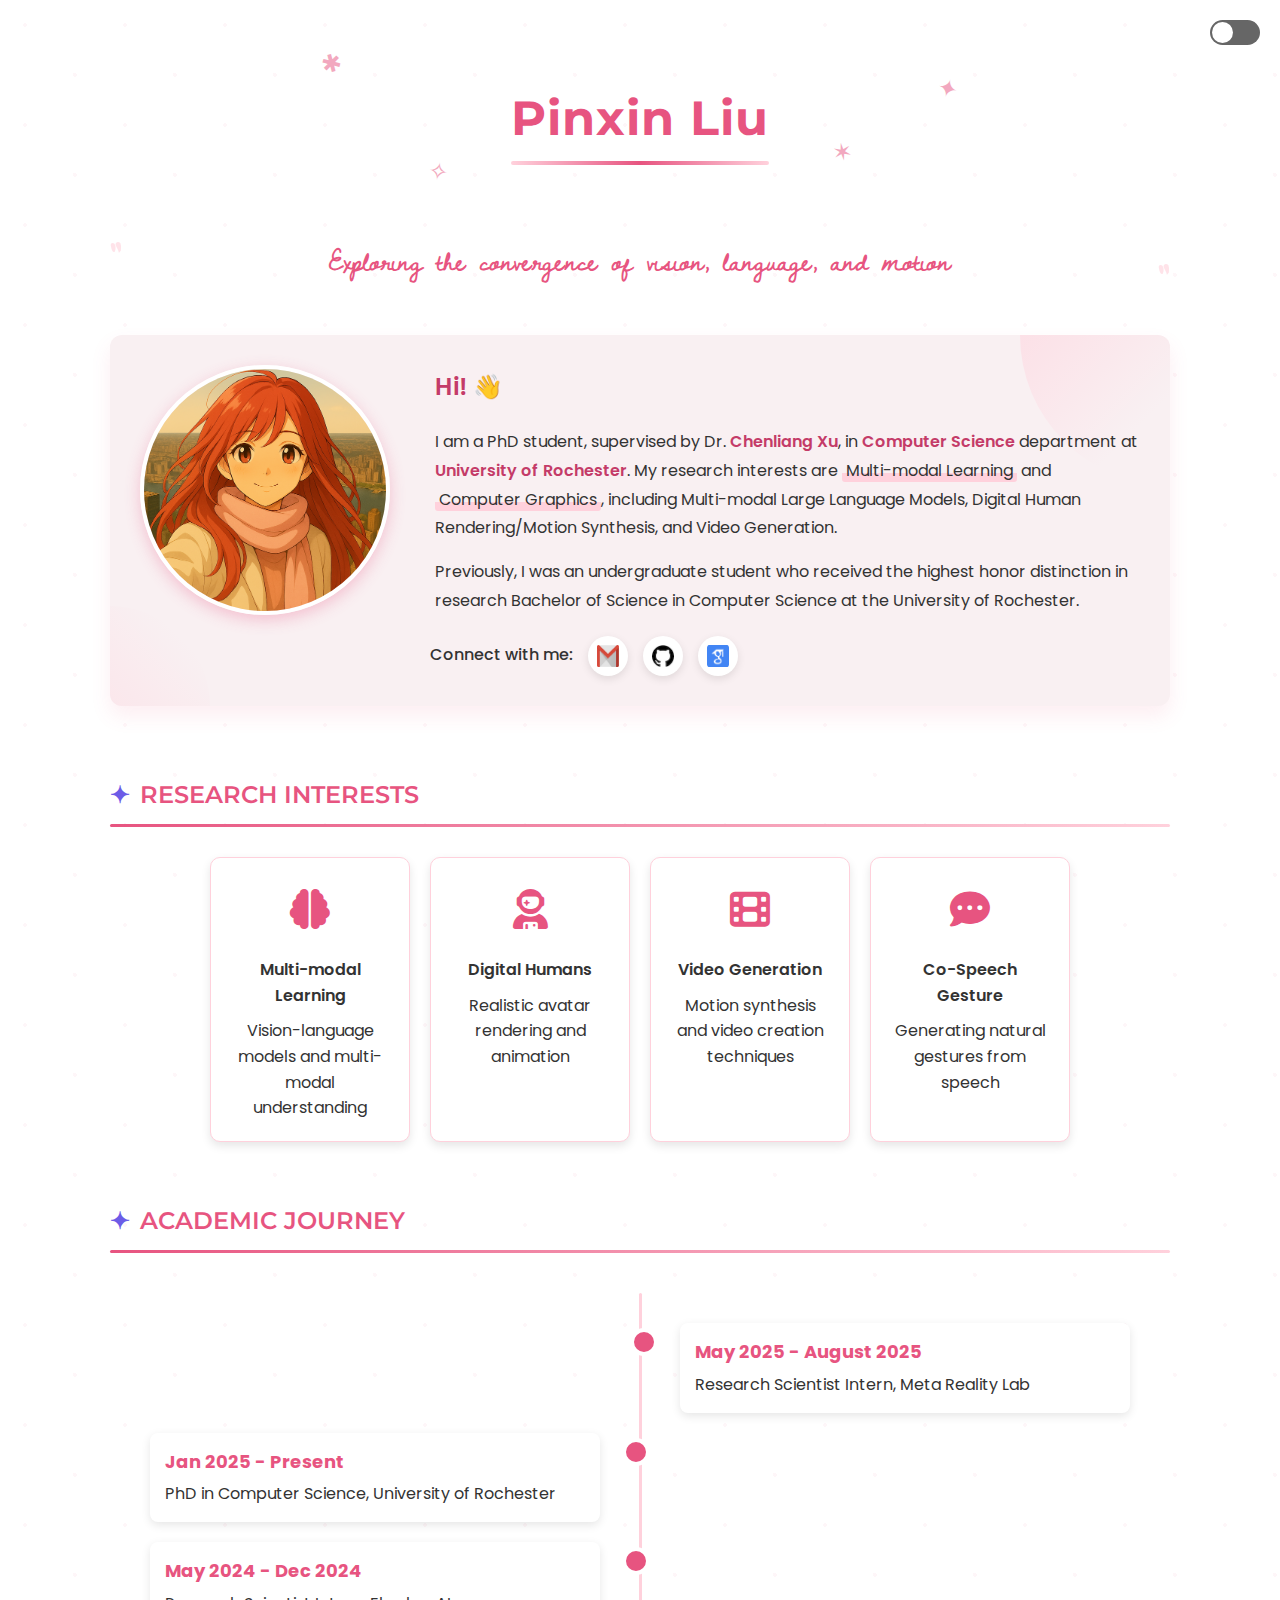
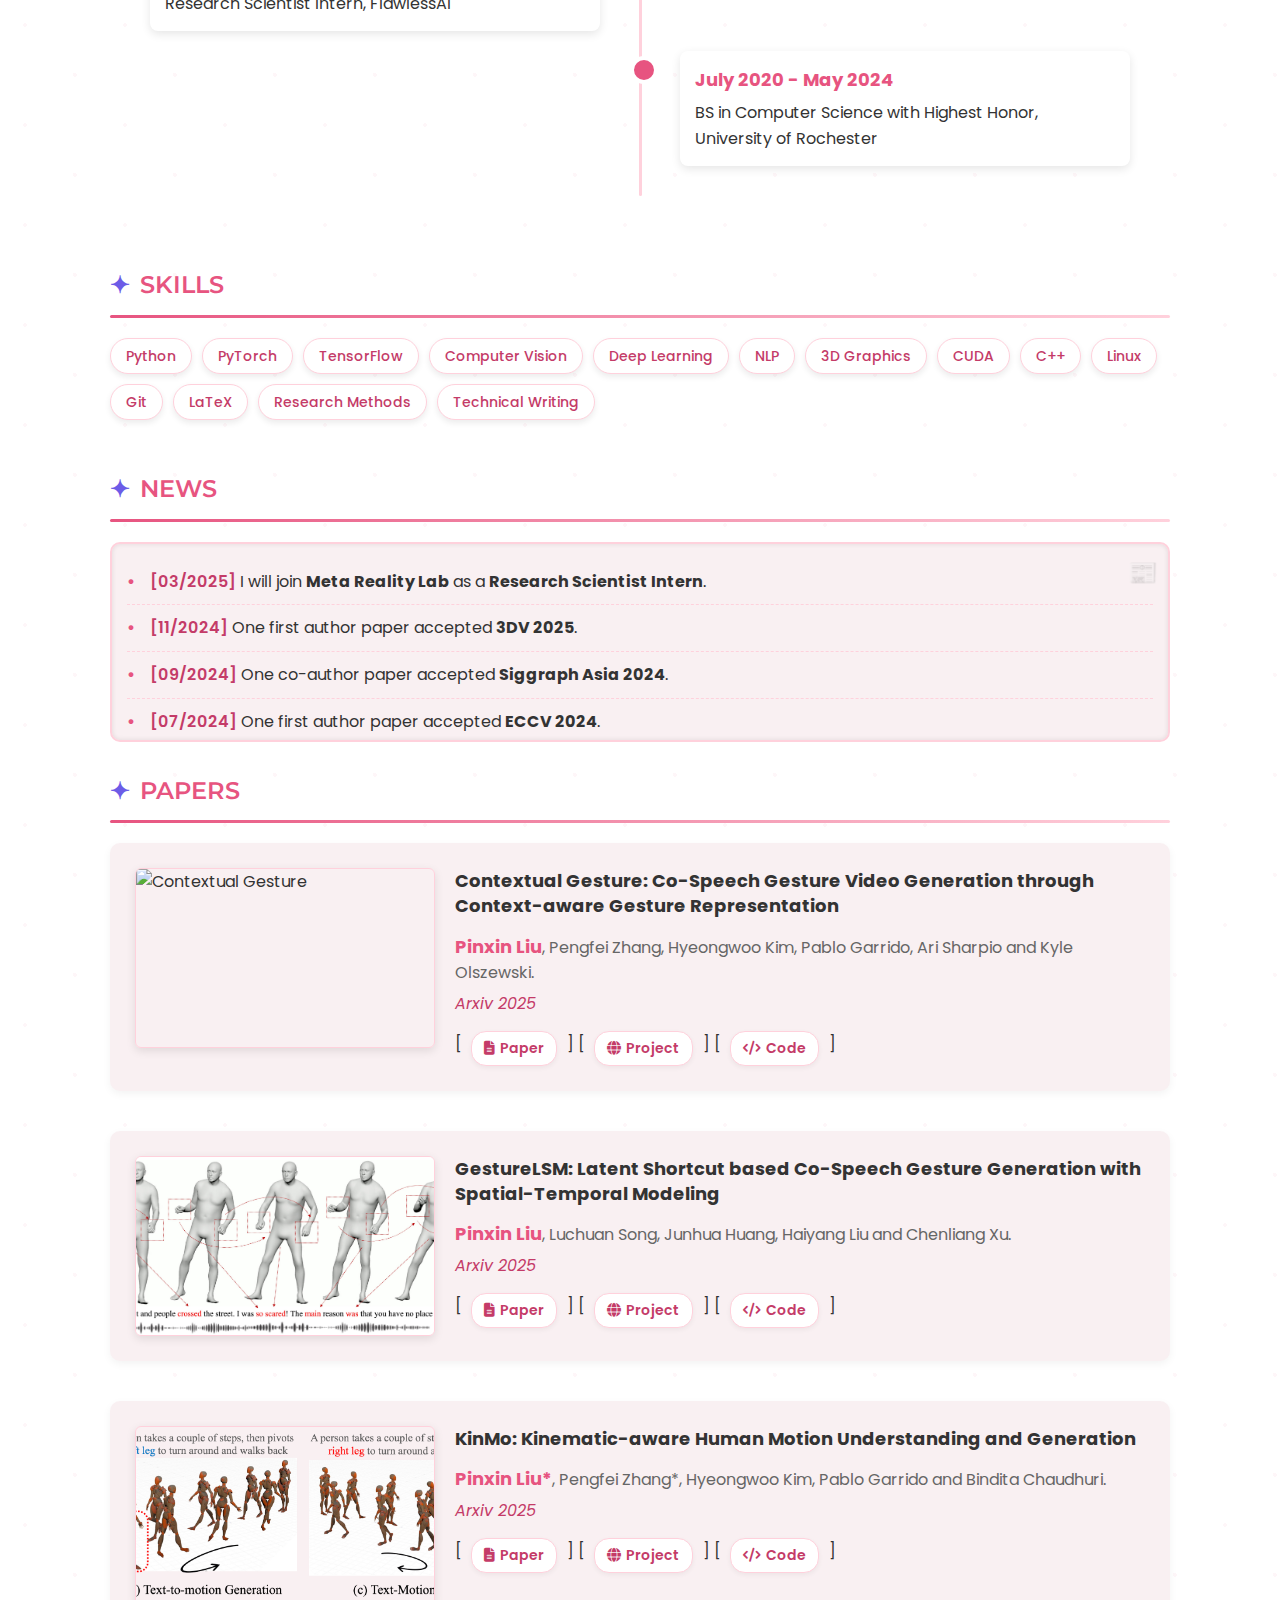
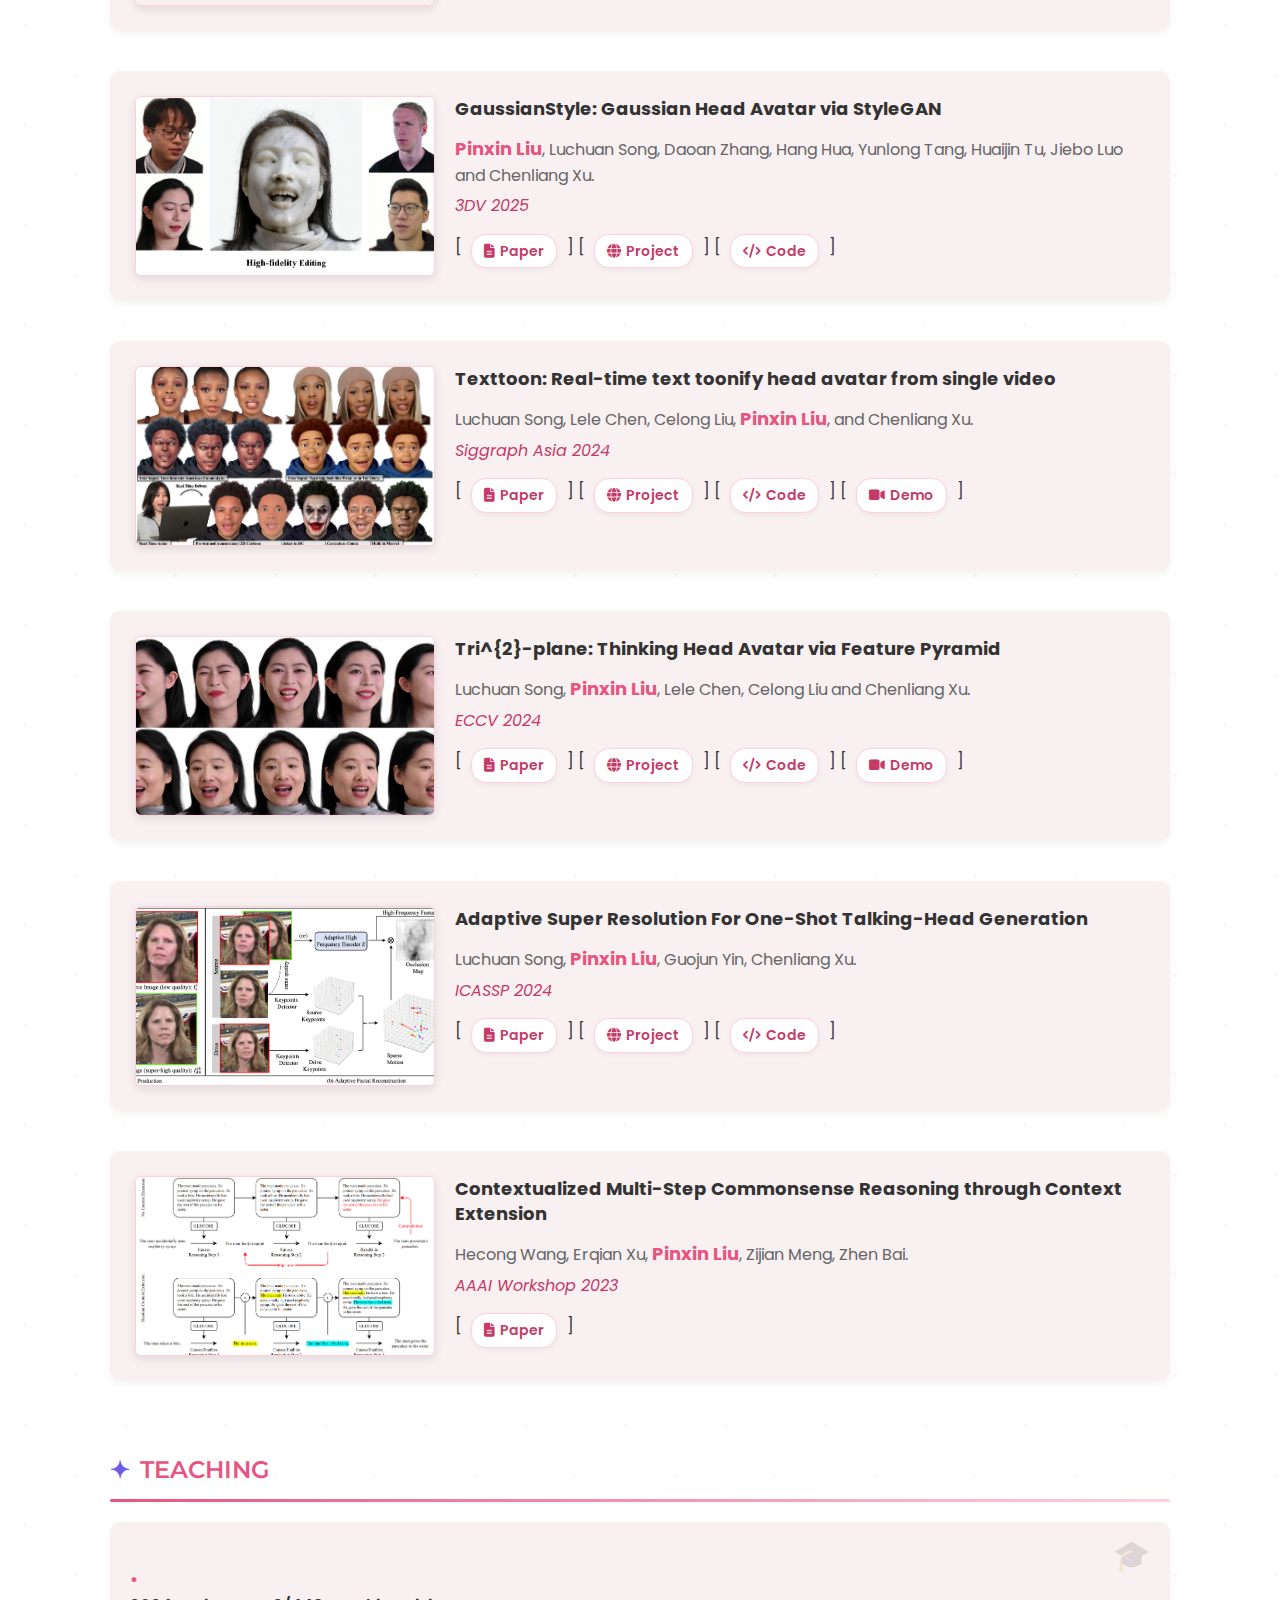
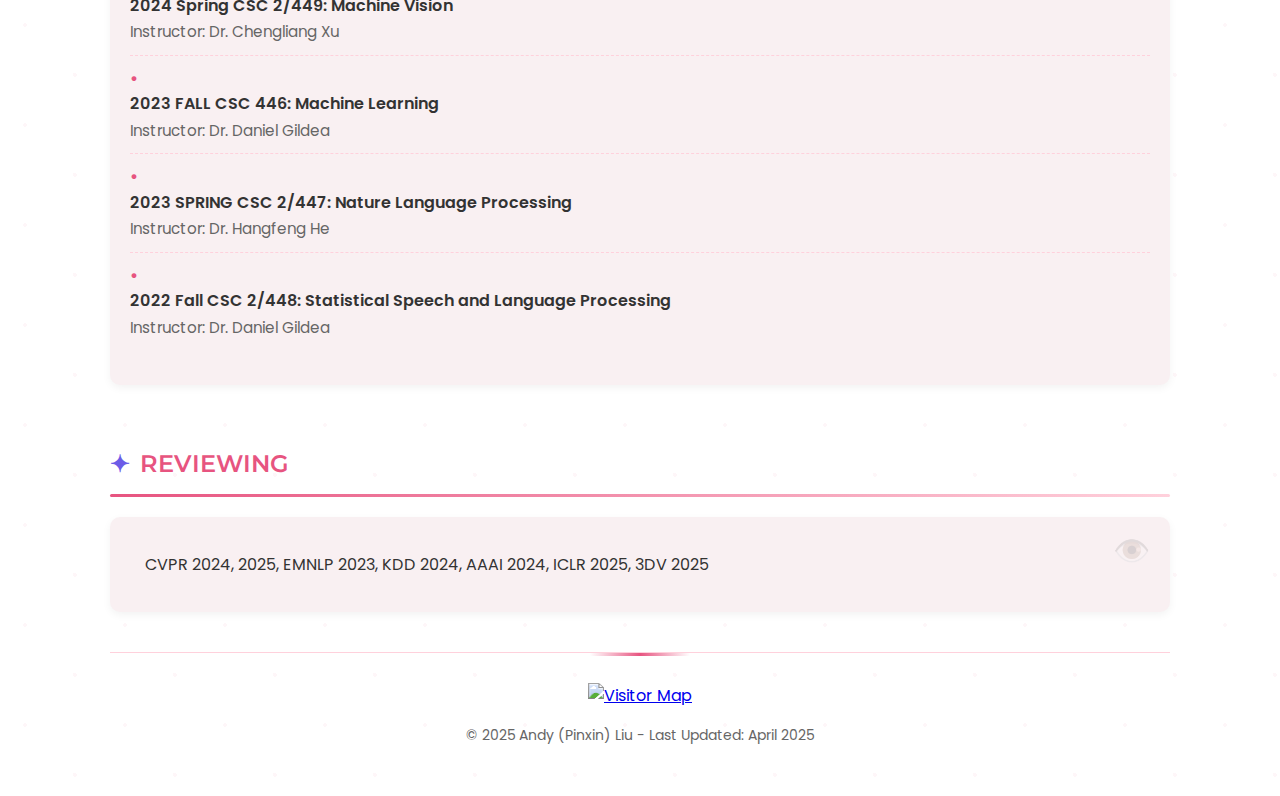
==== commit 27183358: "add more contents" ====
--- a/index.html
+++ b/index.html
@@ -15,7 +15,8 @@
     <meta name="viewport" content="width=device-width, initial-scale=1.0">
     <link rel="shortcut icon" HREF="index/favicon.ico">
     <title>Pinxin Liu</title>
-    <link href="https://fonts.googleapis.com/css2?family=Montserrat:wght@300;400;500;600;700&family=Open+Sans:wght@300;400;600&family=Dawning+of+a+New+Day&display=swap" rel="stylesheet">
+    <link href="https://fonts.googleapis.com/css2?family=Montserrat:wght@300;400;500;600;700&family=Open+Sans:wght@300;400;600&family=Dawning+of+a+New+Day&family=Poppins:wght@300;400;500;600;700&display=swap" rel="stylesheet">
+    <link rel="stylesheet" href="https://cdnjs.cloudflare.com/ajax/libs/font-awesome/6.4.0/css/all.min.css">
     
     <style>
         :root {
@@ -27,6 +28,8 @@
             --bg-color: #fff;
             --section-bg: #f9f0f2; /* Very light pink background */
             --border-color: #e75480;
+            --card-shadow: 0 10px 20px rgba(231, 84, 128, 0.1);
+            --accent-color: #6c5ce7; /* Purple accent */
         }
         
         * {
@@ -36,16 +39,27 @@
         }
         
         body {
-            font-family: 'Open Sans', sans-serif;
+            font-family: 'Poppins', 'Open Sans', sans-serif;
             line-height: 1.6;
             color: var(--text-color);
             background-color: var(--bg-color);
+            background-image: 
+                radial-gradient(circle at 25px 25px, rgba(231, 84, 128, 0.05) 2%, transparent 0%),
+                radial-gradient(circle at 75px 75px, rgba(231, 84, 128, 0.05) 2%, transparent 0%);
+            background-size: 100px 100px;
+            overflow-x: hidden;
         }
         
         #main {
             max-width: 1100px;
             margin: 0 auto;
             padding: 20px;
+        }
+        
+        .name-container {
+            position: relative;
+            margin: 40px 0;
+            text-align: center;
         }
         
         .name {
@@ -56,6 +70,60 @@
             color: var(--primary-color);
             margin: 20px 0;
             letter-spacing: 1px;
+            position: relative;
+            display: inline-block;
+        }
+        
+        .name::after {
+            content: "";
+            position: absolute;
+            bottom: -8px;
+            left: 0;
+            width: 100%;
+            height: 4px;
+            background: linear-gradient(to right, var(--primary-light), var(--primary-color), var(--primary-light));
+            border-radius: 2px;
+        }
+        
+        .name-decoration {
+            position: absolute;
+            font-size: 24px;
+            opacity: 0.5;
+            color: var(--primary-color);
+            animation: float 3s ease-in-out infinite;
+        }
+        
+        .decoration-1 {
+            top: -15px;
+            left: 20%;
+            animation-delay: 0.3s;
+            transform: rotate(-15deg);
+        }
+        
+        .decoration-2 {
+            top: 10px;
+            right: 20%;
+            animation-delay: 0.6s;
+            transform: rotate(15deg);
+        }
+        
+        .decoration-3 {
+            bottom: -15px;
+            left: 30%;
+            animation-delay: 0.9s;
+            transform: rotate(10deg);
+        }
+        
+        .decoration-4 {
+            bottom: 5px;
+            right: 30%;
+            animation-delay: 1.2s;
+            transform: rotate(-10deg);
+        }
+        
+        @keyframes float {
+            0%, 100% { transform: translateY(0) rotate(var(--rotation, 0deg)); }
+            50% { transform: translateY(-10px) rotate(var(--rotation, 0deg)); }
         }
         
         .category {
@@ -65,6 +133,13 @@
             color: var(--primary-color);
             margin: 30px 0 10px;
             display: inline-block;
+            position: relative;
+        }
+        
+        .category::before {
+            content: "✦";
+            margin-right: 10px;
+            color: var(--accent-color);
         }
         
         .line {
@@ -72,6 +147,7 @@
             height: 3px;
             background: linear-gradient(to right, var(--primary-color), var(--primary-light));
             margin-bottom: 20px;
+            border-radius: 3px;
         }
         
         .quote {
@@ -80,7 +156,27 @@
             font-size: 30px;
             color: var(--primary-color);
             text-align: center;
-            margin: 20px 0;
+            margin: 30px 0;
+            position: relative;
+            padding: 20px;
+        }
+        
+        .quote::before, .quote::after {
+            content: '"';
+            font-size: 60px;
+            color: var(--primary-light);
+            position: absolute;
+            opacity: 0.6;
+        }
+        
+        .quote::before {
+            top: -10px;
+            left: 0;
+        }
+        
+        .quote::after {
+            bottom: -20px;
+            right: 0;
         }
         
         /* Profile section */
@@ -91,7 +187,33 @@
             background-color: var(--section-bg);
             border-radius: 12px;
             padding: 30px;
-            box-shadow: 0 3px 10px rgba(0, 0, 0, 0.1);
+            box-shadow: var(--card-shadow);
+            position: relative;
+            overflow: hidden;
+        }
+        
+        .profile-container::before {
+            content: "";
+            position: absolute;
+            top: 0;
+            right: 0;
+            width: 150px;
+            height: 150px;
+            background: linear-gradient(135deg, var(--primary-light), transparent 70%);
+            border-radius: 0 0 0 100%;
+            opacity: 0.5;
+        }
+        
+        .profile-container::after {
+            content: "";
+            position: absolute;
+            bottom: 0;
+            left: 0;
+            width: 100px;
+            height: 100px;
+            background: linear-gradient(45deg, var(--primary-light), transparent 70%);
+            border-radius: 0 100% 0 0;
+            opacity: 0.3;
         }
         
         .slideshow-container {
@@ -103,6 +225,7 @@
             margin-right: 40px;
             box-shadow: 0 5px 15px rgba(231, 84, 128, 0.3);
             border: 4px solid white;
+            z-index: 1;
         }
         
         .slide {
@@ -118,6 +241,11 @@
             width: 100%;
             height: 100%;
             object-fit: cover;
+            transition: transform 0.5s ease;
+        }
+        
+        .slide:hover img {
+            transform: scale(1.05);
         }
         
         .fade {
@@ -132,6 +260,8 @@
         
         .bio-content {
             flex: 1;
+            position: relative;
+            z-index: 1;
         }
         
         .bio_format {
@@ -142,6 +272,21 @@
         
         .bio_format p {
             margin-bottom: 15px;
+            position: relative;
+            padding-left: 5px;
+        }
+        
+        .bio_format p:first-child {
+            font-size: 24px;
+            font-weight: 600;
+            margin-bottom: 20px;
+            color: var(--primary-dark);
+        }
+        
+        .highlight {
+            background: linear-gradient(to bottom, transparent 60%, var(--primary-light) 60%);
+            padding: 0 4px;
+            border-radius: 3px;
         }
         
         .bio_format a {
@@ -149,11 +294,26 @@
             text-decoration: none;
             font-weight: 600;
             transition: all 0.3s ease;
+            position: relative;
+        }
+        
+        .bio_format a::after {
+            content: "";
+            position: absolute;
+            bottom: -2px;
+            left: 0;
+            width: 0;
+            height: 2px;
+            background-color: var(--primary-color);
+            transition: width 0.3s ease;
         }
         
         .bio_format a:hover {
             color: var(--primary-color);
-            text-decoration: underline;
+        }
+        
+        .bio_format a:hover::after {
+            width: 100%;
         }
         
         .course-name {
@@ -169,17 +329,65 @@
         }
         
         .social-links {
-            margin-top: 15px;
+            margin-top: 20px;
+            display: flex;
+            align-items: center;
+            flex-wrap: wrap;
+        }
+        
+        .social-links span {
+            margin-right: 15px;
+            font-weight: 500;
         }
         
         .social-links a {
-            margin-right: 12px;
-            transition: transform 0.3s ease;
-            display: inline-block;
+            margin-right: 15px;
+            transition: all 0.3s ease;
+            display: inline-flex;
+            justify-content: center;
+            align-items: center;
+            width: 40px;
+            height: 40px;
+            border-radius: 50%;
+            background-color: #fff;
+            box-shadow: 0 3px 8px rgba(0, 0, 0, 0.1);
         }
         
         .social-links a:hover {
-            transform: scale(1.1);
+            transform: translateY(-3px);
+            box-shadow: 0 5px 12px rgba(231, 84, 128, 0.2);
+        }
+        
+        .social-links a img {
+            width: 22px;
+            height: 22px;
+        }
+        
+        /* Skills section */
+        .skills-container {
+            display: flex;
+            flex-wrap: wrap;
+            gap: 10px;
+            margin: 20px 0;
+        }
+        
+        .skill-tag {
+            background-color: #fff;
+            color: var(--primary-dark);
+            padding: 6px 15px;
+            border-radius: 20px;
+            font-size: 14px;
+            font-weight: 500;
+            box-shadow: 0 3px 6px rgba(0, 0, 0, 0.08);
+            border: 1px solid var(--primary-light);
+            transition: all 0.3s ease;
+        }
+        
+        .skill-tag:hover {
+            transform: translateY(-2px);
+            box-shadow: 0 5px 10px rgba(231, 84, 128, 0.15);
+            background-color: var(--primary-light);
+            color: var(--primary-dark);
         }
         
         /* News section */
@@ -191,6 +399,7 @@
             padding: 0 15px;
             background-color: var(--section-bg);
             box-shadow: inset 0 0 5px rgba(0, 0, 0, 0.1);
+            position: relative;
         }
         
         .news-container::-webkit-scrollbar {
@@ -207,15 +416,32 @@
             border-radius: 10px;
         }
         
+        .news-container::before {
+            content: "📰";
+            position: absolute;
+            top: 10px;
+            right: 10px;
+            font-size: 24px;
+            opacity: 0.3;
+            z-index: 0;
+        }
+        
         .item_content {
             list-style-type: none;
             padding: 15px 0;
+            position: relative;
+            z-index: 1;
         }
         
         .item_content li {
             padding: 10px 0;
             border-bottom: 1px dashed var(--primary-light);
             position: relative;
+            transition: transform 0.3s ease;
+        }
+        
+        .item_content li:hover {
+            transform: translateX(5px);
         }
         
         .item_content li:last-child {
@@ -227,6 +453,11 @@
             color: var(--primary-color);
             font-weight: bold;
             margin-right: 10px;
+        }
+        
+        .news-item-date {
+            color: var(--primary-dark);
+            font-weight: 600;
         }
         
         /* Papers section */
@@ -243,11 +474,29 @@
             border-radius: 10px;
             transition: all 0.3s ease;
             box-shadow: 0 3px 8px rgba(0, 0, 0, 0.05);
+            position: relative;
+            overflow: hidden;
         }
         
         .item_format:hover {
-            box-shadow: 0 5px 15px rgba(231, 84, 128, 0.2);
-            transform: translateY(-3px);
+            box-shadow: 0 8px 20px rgba(231, 84, 128, 0.2);
+            transform: translateY(-5px);
+        }
+        
+        .item_format::after {
+            content: "";
+            position: absolute;
+            bottom: 0;
+            left: 0;
+            width: 100%;
+            height: 3px;
+            background: linear-gradient(to right, var(--primary-color), var(--primary-light));
+            opacity: 0;
+            transition: opacity 0.3s ease;
+        }
+        
+        .item_format:hover::after {
+            opacity: 1;
         }
         
         .img_format {
@@ -257,6 +506,13 @@
             border-radius: 6px;
             margin-right: 20px;
             border: 1px solid var(--primary-light);
+            transition: all 0.3s ease;
+            box-shadow: 0 3px 10px rgba(0, 0, 0, 0.1);
+        }
+        
+        .item_format:hover .img_format {
+            transform: scale(1.02);
+            box-shadow: 0 5px 15px rgba(231, 84, 128, 0.2);
         }
         
         .title_format {
@@ -269,6 +525,11 @@
             display: block;
             margin-bottom: 15px;
             line-height: 1.4;
+            transition: color 0.3s ease;
+        }
+        
+        .item_format:hover .title_format b {
+            color: var(--primary-dark);
         }
         
         .author_format {
@@ -283,8 +544,11 @@
         }
         
         .link_format {
-            margin-top: 10px;
+            margin-top: 15px;
             white-space: nowrap;
+            display: flex;
+            flex-wrap: wrap;
+            gap: 10px;
         }
         
         .link_format a {
@@ -293,11 +557,43 @@
             font-weight: 600;
             margin-right: 0;
             transition: all 0.3s ease;
+            background-color: #fff;
+            padding: 5px 12px;
+            border-radius: 15px;
+            font-size: 14px;
+            box-shadow: 0 2px 5px rgba(0, 0, 0, 0.05);
+            border: 1px solid var(--primary-light);
+            display: inline-flex;
+            align-items: center;
+        }
+        
+        .link_format a::before {
+            margin-right: 5px;
+            font-family: 'Font Awesome 6 Free';
+            font-weight: 900;
+        }
+        
+        .link_format a:nth-child(1)::before {
+            content: "\f15c"; /* paper icon */
+        }
+        
+        .link_format a:nth-child(2)::before {
+            content: "\f0ac"; /* project icon */
+        }
+        
+        .link_format a:nth-child(3)::before {
+            content: "\f121"; /* code icon */
+        }
+        
+        .link_format a:nth-child(4)::before {
+            content: "\f03d"; /* demo icon */
         }
         
         .link_format a:hover {
-            color: var(--primary-color);
-            text-decoration: underline;
+            color: #fff;
+            background-color: var(--primary-color);
+            transform: translateY(-2px);
+            box-shadow: 0 4px 8px rgba(231, 84, 128, 0.2);
         }
         
         /* Teaching and other sections */
@@ -307,14 +603,250 @@
             background-color: var(--section-bg);
             border-radius: 10px;
             box-shadow: 0 3px 8px rgba(0, 0, 0, 0.05);
+            transition: all 0.3s ease;
+            position: relative;
+            overflow: hidden;
+        }
+        
+        .teaching-section:hover, .reviewing-section:hover {
+            box-shadow: 0 6px 15px rgba(231, 84, 128, 0.15);
+            transform: translateY(-3px);
+        }
+        
+        .teaching-section::before {
+            content: "🎓";
+            position: absolute;
+            top: 10px;
+            right: 20px;
+            font-size: 30px;
+            opacity: 0.15;
+        }
+        
+        .reviewing-section::before {
+            content: "👁️";
+            position: absolute;
+            top: 10px;
+            right: 20px;
+            font-size: 30px;
+            opacity: 0.15;
+        }
+        
+        /* Timeline */
+        .timeline {
+            position: relative;
+            margin: 40px 0;
+            padding: 20px 0;
+        }
+        
+        .timeline::before {
+            content: '';
+            position: absolute;
+            width: 3px;
+            background-color: var(--primary-light);
+            top: 0;
+            bottom: 0;
+            left: 50%;
+            margin-left: -1.5px;
+            border-radius: 3px;
+        }
+        
+        .timeline-container {
+            padding: 10px 40px;
+            position: relative;
+            width: 50%;
+            left: 0;
+        }
+        
+        .timeline-container::after {
+            content: '';
+            position: absolute;
+            width: 20px;
+            height: 20px;
+            right: -10px;
+            background-color: var(--primary-color);
+            border: 4px solid #fff;
+            border-radius: 50%;
+            z-index: 1;
+            top: 15px;
+        }
+        
+        .timeline-container.right {
+            left: 50%;
+        }
+        
+        .timeline-container.right::after {
+            left: -10px;
+        }
+        
+        .timeline-content {
+            padding: 15px;
+            background-color: #fff;
+            position: relative;
+            border-radius: 8px;
+            box-shadow: 0 3px 10px rgba(0, 0, 0, 0.1);
+        }
+        
+        .timeline-year {
+            font-weight: 700;
+            color: var(--primary-color);
+            margin-bottom: 5px;
+            font-size: 18px;
+        }
+        
+        .timeline-text {
+            margin: 0;
+        }
+        
+        /* Research Interests Visual */
+        .research-interests {
+            display: flex;
+            flex-wrap: wrap;
+            gap: 20px;
+            margin: 30px 0;
+            justify-content: center;
+        }
+        
+        .research-card {
+            background-color: #fff;
+            border-radius: 10px;
+            padding: 20px;
+            width: 200px;
+            text-align: center;
+            box-shadow: 0 4px 10px rgba(0, 0, 0, 0.1);
+            transition: all 0.3s ease;
+            border: 1px solid var(--primary-light);
+        }
+        
+        .research-card:hover {
+            transform: translateY(-5px);
+            box-shadow: 0 8px 20px rgba(231, 84, 128, 0.2);
+        }
+        
+        .research-icon {
+            font-size: 40px;
+            margin-bottom: 15px;
+            color: var(--primary-color);
+        }
+        
+        .research-title {
+            font-weight: 600;
+            margin-bottom: 10px;
+            color: var(--text-color);
         }
         
         /* Footer */
         .footer {
             margin-top: 40px;
             text-align: center;
-            padding: 20px 0;
+            padding: 30px 0;
             border-top: 1px solid var(--primary-light);
+            position: relative;
+        }
+        
+        .footer::before {
+            content: "";
+            position: absolute;
+            top: 0;
+            left: 50%;
+            transform: translateX(-50%);
+            width: 100px;
+            height: 3px;
+            background: linear-gradient(to right, transparent, var(--primary-color), transparent);
+        }
+        
+        .back-to-top {
+            position: fixed;
+            bottom: 30px;
+            right: 30px;
+            width: 50px;
+            height: 50px;
+            background-color: var(--primary-color);
+            color: white;
+            border-radius: 50%;
+            display: flex;
+            justify-content: center;
+            align-items: center;
+            cursor: pointer;
+            box-shadow: 0 3px 10px rgba(0, 0, 0, 0.2);
+            opacity: 0;
+            transition: all 0.3s ease;
+            z-index: 100;
+        }
+        
+        .back-to-top.visible {
+            opacity: 1;
+        }
+        
+        .back-to-top:hover {
+            transform: translateY(-5px);
+        }
+        
+        /* Dark mode toggle */
+        .theme-toggle {
+            position: fixed;
+            top: 20px;
+            right: 20px;
+            width: 50px;
+            height: 25px;
+            background-color: var(--text-light);
+            border-radius: 25px;
+            cursor: pointer;
+            transition: all 0.3s ease;
+            z-index: 100;
+        }
+        
+        .theme-toggle::before {
+            content: "";
+            position: absolute;
+            width: 21px;
+            height: 21px;
+            background-color: #fff;
+            border-radius: 50%;
+            top: 2px;
+            left: 2px;
+            transition: all 0.3s ease;
+        }
+        
+        .dark-mode .theme-toggle {
+            background-color: var(--primary-color);
+        }
+        
+        .dark-mode .theme-toggle::before {
+            transform: translateX(25px);
+        }
+        
+        /* Loading animation */
+        .loader {
+            position: fixed;
+            top: 0;
+            left: 0;
+            width: 100%;
+            height: 100%;
+            background-color: #fff;
+            display: flex;
+            justify-content: center;
+            align-items: center;
+            z-index: 9999;
+            transition: opacity 0.5s ease, visibility 0.5s ease;
+        }
+        
+        .loader.fade-out {
+            opacity: 0;
+            visibility: hidden;
+        }
+        
+        .loader-circle {
+            width: 50px;
+            height: 50px;
+            border: 5px solid var(--primary-light);
+            border-top-color: var(--primary-color);
+            border-radius: 50%;
+            animation: spin 1s linear infinite;
+        }
+        
+        @keyframes spin {
+            0% { transform: rotate(0deg); }
+            100% { transform: rotate(360deg); }
         }
         
         /* Responsive design */
@@ -343,14 +875,56 @@
                 height: auto;
                 max-height: 220px;
             }
+            
+            .timeline::before {
+                left: 31px;
+            }
+            
+            .timeline-container {
+                width: 100%;
+                padding-left: 70px;
+                padding-right: 25px;
+                left: 0;
+            }
+            
+            .timeline-container.right {
+                left: 0;
+            }
+            
+            .timeline-container::after, .timeline-container.right::after {
+                left: 21px;
+            }
         }
     </style>
 </head>
 
 <body>
+    <!-- Loading Animation -->
+    <div class="loader">
+        <div class="loader-circle"></div>
+    </div>
+    
+    <!-- Dark Mode Toggle -->
+    <div class="theme-toggle" id="themeToggle"></div>
+    
+    <!-- Back to Top Button -->
+    <div class="back-to-top" id="backToTop">
+        <i class="fas fa-arrow-up"></i>
+    </div>
+    
     <div id="main">
-        <div class="name">
-            Andy (Pinxin) Liu
+        <div class="name-container">
+            <span class="name-decoration decoration-1">✱</span>
+            <span class="name-decoration decoration-2">✦</span>
+            <span class="name-decoration decoration-3">✧</span>
+            <span class="name-decoration decoration-4">✶</span>
+            <div class="name">
+                Pinxin Liu
+            </div>
+        </div>
+        
+        <div class="quote">
+            Exploring the convergence of vision, language, and motion
         </div>
         
         <div class="profile-container">
@@ -390,17 +964,110 @@
                     <p>I am a PhD student, supervised by Dr. <a href="https://www.cs.rochester.edu/~cxu22/">Chenliang Xu</a>, 
                     in <a href="https://www.cs.rochester.edu/">Computer Science</a> department at <a href="https://rochester.edu/">University of Rochester</a>.
                     
-                    My research interests are Multi-modal Learning and Computer Graphics, including Multi-modal Large Language Models, Digital Human Rendering/Motion Synthesis, and Video Generation.</p>
+                    My research interests are <span class="highlight">Multi-modal Learning</span> and <span class="highlight">Computer Graphics</span>, including Multi-modal Large Language Models, Digital Human Rendering/Motion Synthesis, and Video Generation.</p>
                     
                     <p>Previously, I was an undergraduate student who received the highest honor distinction in research Bachelor of Science in Computer Science at the University of Rochester.</p>
                     
                     <div class="social-links">
-                        Connect with me:
-                        <a href="mailto:pliu23@u.rochester.edu"><img src="index/gmail_logo.png" width="25px" alt="Email"></a>
-                        <a href="https://github.com/andypinxinliu" target="_blank"><img src="index/github_logo.png" width="25px" alt="GitHub"></a>
-                        <a href="https://scholar.google.com/citations?user=ZJQldrQAAAAJ&hl=en" target="_blank"><img src="index/google_scholar_logo.png" width="25px" alt="Google Scholar"></a>
-                    </div>
-                </div>
+                        <span>Connect with me:</span>
+                        <a href="mailto:pliu23@u.rochester.edu"><img src="index/gmail_logo.png" alt="Email"></a>
+                        <a href="https://github.com/andypinxinliu" target="_blank"><img src="index/github_logo.png" alt="GitHub"></a>
+                        <a href="https://scholar.google.com/citations?user=ZJQldrQAAAAJ&hl=en" target="_blank"><img src="index/google_scholar_logo.png" alt="Google Scholar"></a>
+                    </div>
+                </div>
+            </div>
+        </div>
+        
+        <!-- Research Interests Section -->
+        <div>
+            <span class="category">RESEARCH INTERESTS</span>
+            <hr class="line">
+            <div class="research-interests">
+                <div class="research-card">
+                    <div class="research-icon">
+                        <i class="fas fa-brain"></i>
+                    </div>
+                    <div class="research-title">Multi-modal Learning</div>
+                    <p>Vision-language models and multi-modal understanding</p>
+                </div>
+                <div class="research-card">
+                    <div class="research-icon">
+                        <i class="fas fa-user-astronaut"></i>
+                    </div>
+                    <div class="research-title">Digital Humans</div>
+                    <p>Realistic avatar rendering and animation</p>
+                </div>
+                <div class="research-card">
+                    <div class="research-icon">
+                        <i class="fas fa-film"></i>
+                    </div>
+                    <div class="research-title">Video Generation</div>
+                    <p>Motion synthesis and video creation techniques</p>
+                </div>
+                <div class="research-card">
+                    <div class="research-icon">
+                        <i class="fas fa-comment-dots"></i>
+                    </div>
+                    <div class="research-title">Co-Speech Gesture</div>
+                    <p>Generating natural gestures from speech</p>
+                </div>
+            </div>
+        </div>
+        
+        <!-- Timeline Section -->
+        <div>
+            <span class="category">ACADEMIC JOURNEY</span>
+            <hr class="line">
+            <div class="timeline">
+
+                <div class="timeline-container right">
+                    <div class="timeline-content">
+                        <div class="timeline-year">May 2025 - August 2025</div>
+                        <p class="timeline-text">Research Scientist Intern, Meta Reality Lab</p>
+                    </div>
+                </div>
+
+                <div class="timeline-container">
+                    <div class="timeline-content">
+                        <div class="timeline-year"> Jan 2025 - Present</div>
+                        <p class="timeline-text">PhD in Computer Science, University of Rochester</p>
+                    </div>
+                </div>
+                
+                <div class="timeline-container">
+                    <div class="timeline-content">
+                        <div class="timeline-year">May 2024 - Dec 2024</div>
+                        <p class="timeline-text">Research Scientist Intern, FlawlessAI</p>
+                    </div>
+                </div>
+                <div class="timeline-container right">
+                    <div class="timeline-content">
+                        <div class="timeline-year">July 2020 - May 2024</div>
+                        <p class="timeline-text">BS in Computer Science with Highest Honor, University of Rochester</p>
+                    </div>
+                </div>
+            </div>
+        </div>
+        
+        <!-- Skills Section -->
+        <div>
+            <span class="category">SKILLS</span>
+            <hr class="line">
+            <div class="skills-container">
+                <div class="skill-tag">Python</div>
+                <div class="skill-tag">PyTorch</div>
+                <div class="skill-tag">TensorFlow</div>
+                <div class="skill-tag">Computer Vision</div>
+                <div class="skill-tag">Deep Learning</div>
+                <div class="skill-tag">NLP</div>
+                <div class="skill-tag">3D Graphics</div>
+                <div class="skill-tag">CUDA</div>
+                <div class="skill-tag">C++</div>
+                <div class="skill-tag">Linux</div>
+                <div class="skill-tag">Git</div>
+                <div class="skill-tag">LaTeX</div>
+                <div class="skill-tag">Research Methods</div>
+                <div class="skill-tag">Technical Writing</div>
             </div>
         </div>
         
@@ -410,37 +1077,37 @@
             <div class="news-container">
                 <ul class="item_content">
                     <li>
-                        <span>[03/2025] I will join <b>Meta Reality Lab</b> as a <b>Research Scientist Intern</b>.</span>
-                    </li>
-                    <li>
-                        <span>[11/2024] One first author paper accepted <b>3DV 2025</b>.</span>
-                    </li>
-                    <li>
-                        <span>[09/2024] One co-author paper accepted <b>Siggraph Asia 2024</b>.</span>
-                    </li>
-                    <li>
-                        <span>[07/2024] One first author paper accepted <b>ECCV 2024</b>.</span>
-                    </li>
-                    <li>
-                        <span>[06/2024] Joined <b>FlawlessAI</b> as a <b>Research Scientist Intern</b>.</span>
-                    </li>
-                    <li>
-                        <span>[05/2024] I received a BS degree in Computer Science with the <b>Highest Honor Distinction</b> in Research.</span>
-                    </li>
-                    <li>
-                        <span>[05/2024] One co-authored paper accepted to <b>Interspeech 2024</b>.</span>
-                    </li>
-                    <li>
-                        <span>[05/2024] One first-authored paper accepted to <b>ACL 2024</b>.</span>
-                    </li>
-                    <li>
-                        <span>[04/2024] I was honored as the National Student Employee of the Year for 2024, selected from a highly competitive pool of six candidates across the country.</span>
-                    </li>
-                    <li>
-                        <span>[12/2023] One first-authored paper accepted to <b>ICASSP 2024</b>.</span>
-                    </li>
-                    <li>
-                        <span>[01/2023] One co-authored paper accepted to <b>AAAI 2021 Workshop</b>.</span>
+                        <span><span class="news-item-date">[03/2025]</span> I will join <b>Meta Reality Lab</b> as a <b>Research Scientist Intern</b>.</span>
+                    </li>
+                    <li>
+                        <span><span class="news-item-date">[11/2024]</span> One first author paper accepted <b>3DV 2025</b>.</span>
+                    </li>
+                    <li>
+                        <span><span class="news-item-date">[09/2024]</span> One co-author paper accepted <b>Siggraph Asia 2024</b>.</span>
+                    </li>
+                    <li>
+                        <span><span class="news-item-date">[07/2024]</span> One first author paper accepted <b>ECCV 2024</b>.</span>
+                    </li>
+                    <li>
+                        <span><span class="news-item-date">[06/2024]</span> Joined <b>FlawlessAI</b> as a <b>Research Scientist Intern</b>.</span>
+                    </li>
+                    <li>
+                        <span><span class="news-item-date">[05/2024]</span> I received a BS degree in Computer Science with the <b>Highest Honor Distinction</b> in Research.</span>
+                    </li>
+                    <li>
+                        <span><span class="news-item-date">[05/2024]</span> One co-authored paper accepted to <b>Interspeech 2024</b>.</span>
+                    </li>
+                    <li>
+                        <span><span class="news-item-date">[05/2024]</span> One first-authored paper accepted to <b>ACL 2024</b>.</span>
+                    </li>
+                    <li>
+                        <span><span class="news-item-date">[04/2024]</span> I was honored as the National Student Employee of the Year for 2024, selected from a highly competitive pool of six candidates across the country.</span>
+                    </li>
+                    <li>
+                        <span><span class="news-item-date">[12/2023]</span> One first-authored paper accepted to <b>ICASSP 2024</b>.</span>
+                    </li>
+                    <li>
+                        <span><span class="news-item-date">[01/2023]</span> One co-authored paper accepted to <b>AAAI 2021 Workshop</b>.</span>
                     </li>
                 </ul>
             </div>
@@ -601,10 +1268,19 @@
             <a href="https://clustrmaps.com/site/1byfb" title="Visit tracker">
                 <img src="//www.clustrmaps.com/map_v2.png?d=Ag-DLUyxYprkvEFDlsL7QoXf2fUFQ41ogt-7CsEBSto&cl=ffffff" alt="Visitor Map" />
             </a>
+            <p style="margin-top: 15px; font-size: 14px; color: var(--text-light);">© 2025 Andy (Pinxin) Liu - Last Updated: April 2025</p>
         </div>
     </div>
     
     <script>
+        // Loading Animation
+        window.addEventListener('load', function() {
+            setTimeout(function() {
+                document.querySelector('.loader').classList.add('fade-out');
+            }, 800);
+        });
+        
+        // Slideshow functionality
         let currentSlide = 0;
         const slides = document.getElementsByClassName("slide");
         
@@ -623,6 +1299,35 @@
             setTimeout(showSlides, 5000);
         }
         
+        // Back to top button
+        const backToTopButton = document.getElementById("backToTop");
+        window.addEventListener("scroll", function() {
+            if (window.scrollY > 300) {
+                backToTopButton.classList.add("visible");
+            } else {
+                backToTopButton.classList.remove("visible");
+            }
+        });
+        
+        backToTopButton.addEventListener("click", function() {
+            window.scrollTo({
+                top: 0,
+                behavior: "smooth"
+            });
+        });
+        
+        // Dark mode toggle
+        const themeToggle = document.getElementById("themeToggle");
+        themeToggle.addEventListener("click", function() {
+            document.body.classList.toggle("dark-mode");
+            localStorage.setItem("dark-mode", document.body.classList.contains("dark-mode"));
+        });
+        
+        // Check for saved theme preference
+        if (localStorage.getItem("dark-mode") === "true") {
+            document.body.classList.add("dark-mode");
+        }
+        
         // Start the slideshow when the page loads
         document.addEventListener('DOMContentLoaded', showSlides);
     </script>
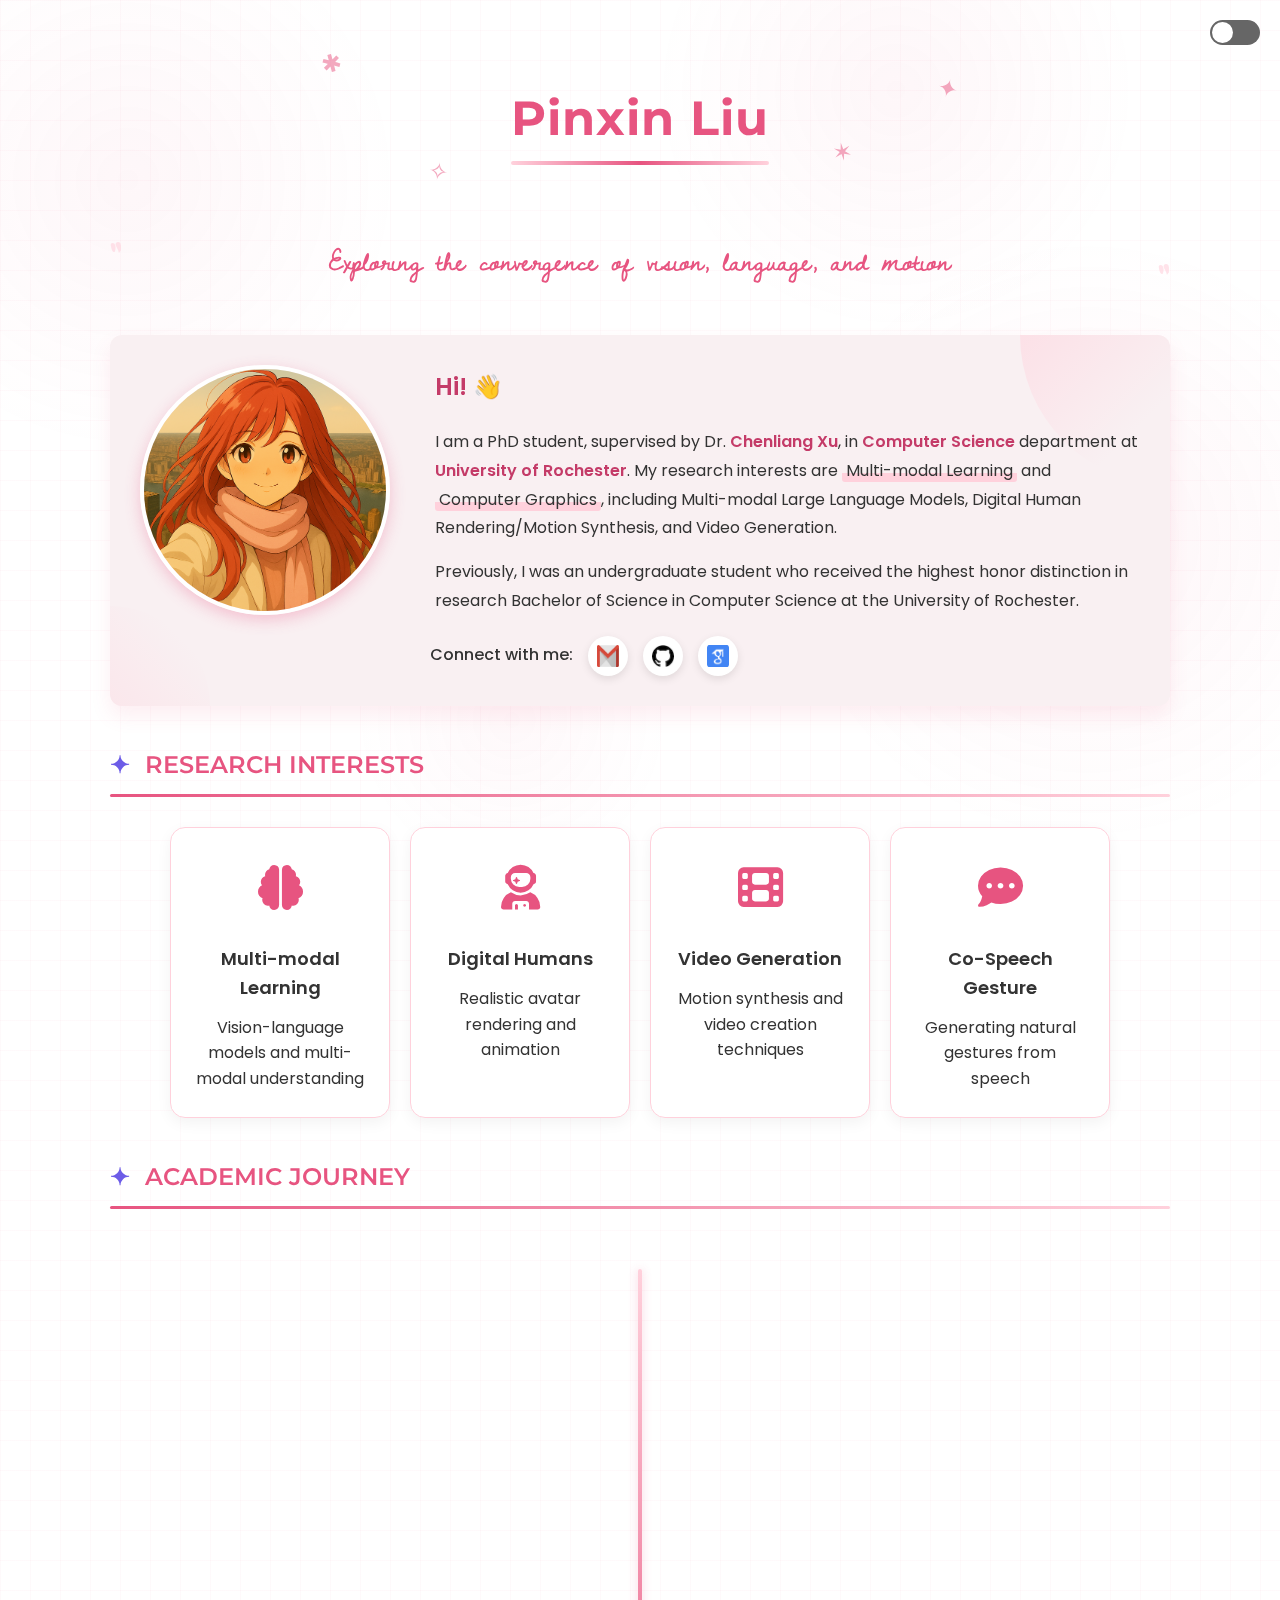
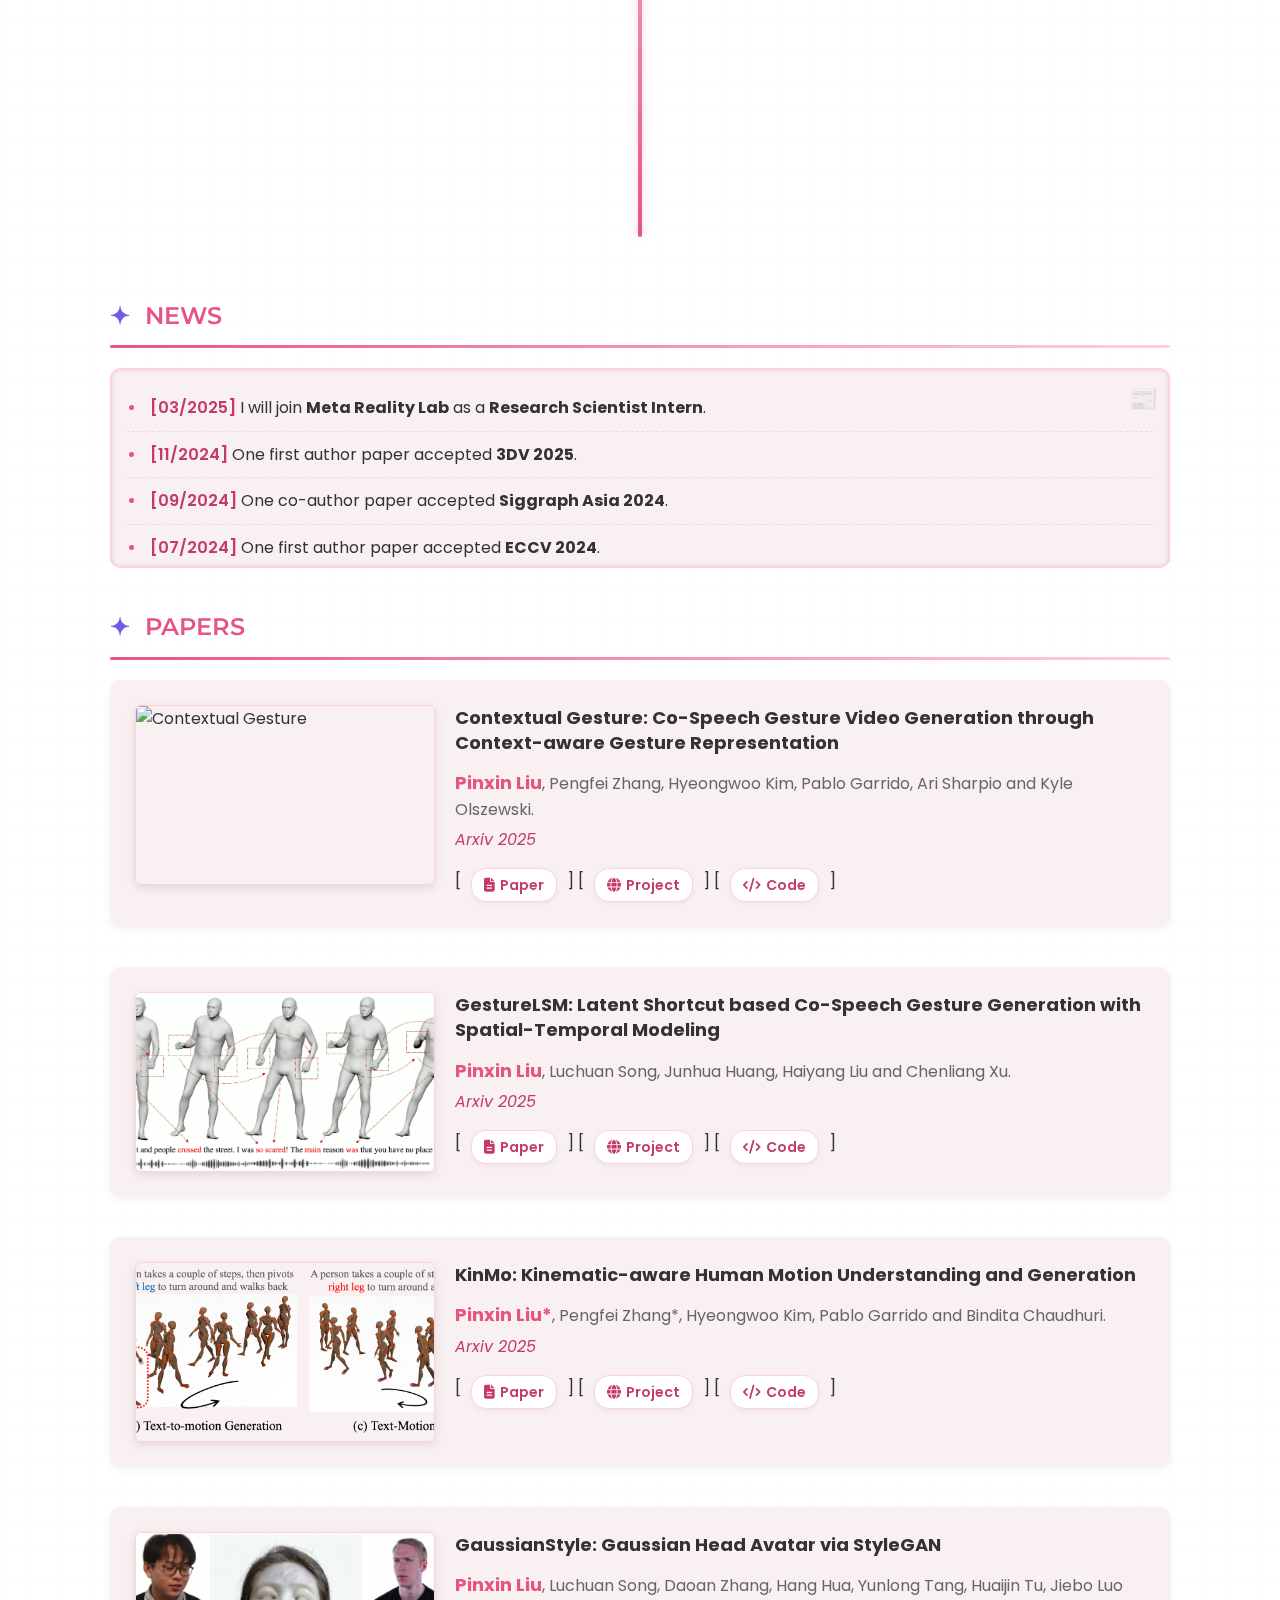
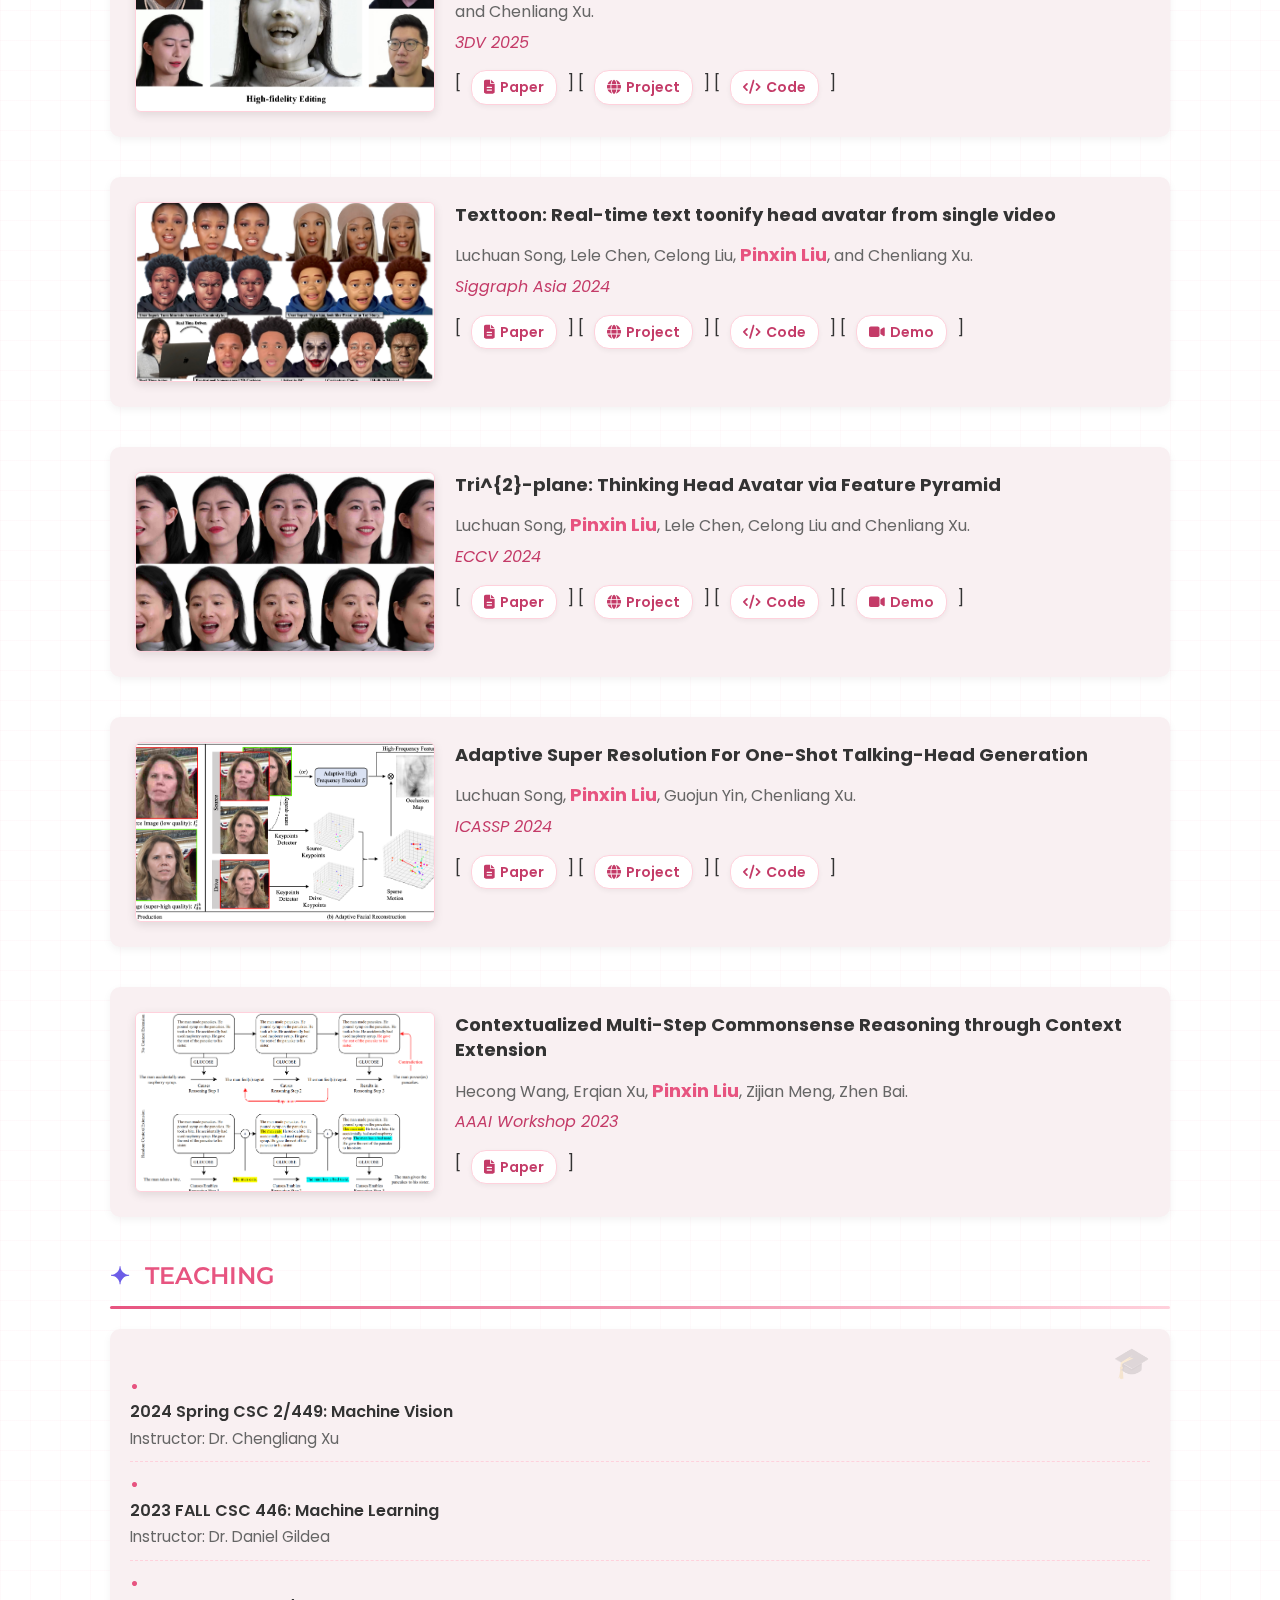
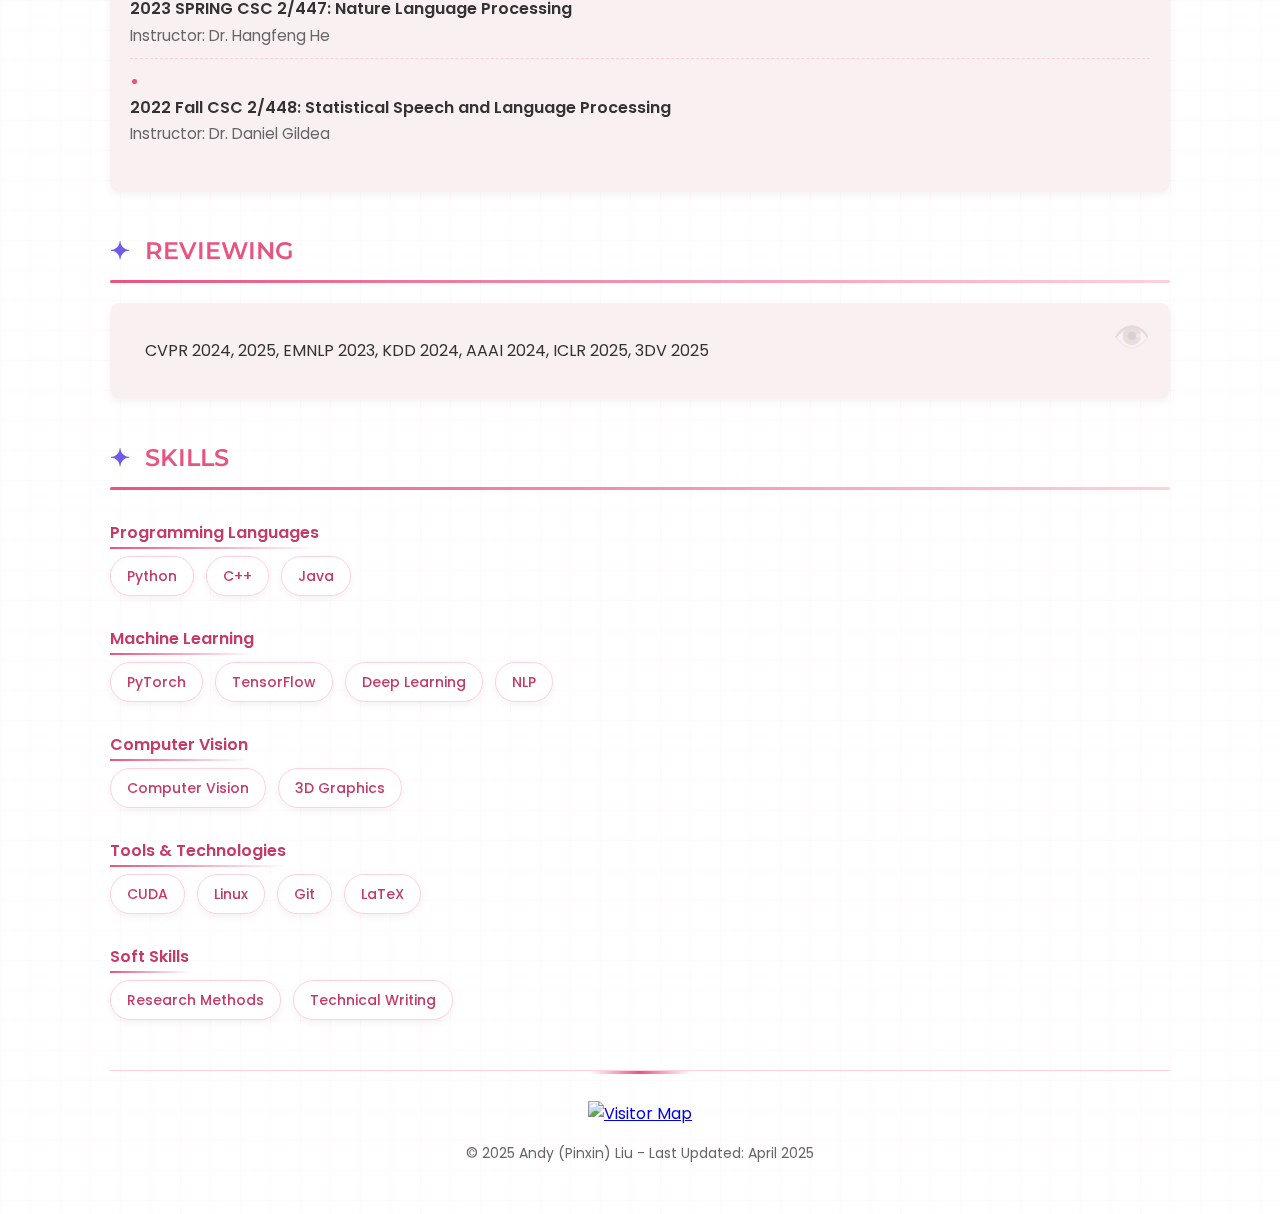
==== commit bacca2f4: "add more interactive contents" ====
--- a/index.html
+++ b/index.html
@@ -43,11 +43,36 @@
             line-height: 1.6;
             color: var(--text-color);
             background-color: var(--bg-color);
+            background: 
+                linear-gradient(to right, rgba(231, 84, 128, 0.03) 1px, transparent 1px),
+                linear-gradient(to bottom, rgba(231, 84, 128, 0.03) 1px, transparent 1px);
+            background-size: 30px 30px;
+            position: relative;
+            overflow-x: hidden;
+        }
+        
+        /* Add this rule after the body rule */
+        body::before {
+            content: '';
+            position: fixed;
+            width: 100%;
+            height: 100%;
+            top: 0;
+            left: 0;
             background-image: 
-                radial-gradient(circle at 25px 25px, rgba(231, 84, 128, 0.05) 2%, transparent 0%),
-                radial-gradient(circle at 75px 75px, rgba(231, 84, 128, 0.05) 2%, transparent 0%);
-            background-size: 100px 100px;
-            overflow-x: hidden;
+                radial-gradient(circle at 10% 20%, rgba(231, 84, 128, 0.05) 0%, transparent 20%),
+                radial-gradient(circle at 85% 60%, rgba(231, 84, 128, 0.06) 0%, transparent 25%),
+                radial-gradient(circle at 40% 80%, rgba(231, 84, 128, 0.04) 0%, transparent 15%),
+                radial-gradient(circle at 70% 10%, rgba(231, 84, 128, 0.05) 0%, transparent 20%);
+            z-index: -1;
+            pointer-events: none;
+            animation: floatingBackground 30s ease-in-out infinite alternate;
+        }
+        
+        /* Add this keyframe animation after the body::before rule */
+        @keyframes floatingBackground {
+            0% { background-position: 0% 0%; }
+            100% { background-position: 100% 100%; }
         }
         
         #main {
@@ -131,15 +156,38 @@
             font-size: 24px;
             font-weight: 600;
             color: var(--primary-color);
-            margin: 30px 0 10px;
-            display: inline-block;
-            position: relative;
+            margin: 40px 0 10px;
+            display: flex;
+            align-items: center;
+            position: relative;
+            transition: all 0.3s ease;
         }
         
         .category::before {
             content: "✦";
-            margin-right: 10px;
+            margin-right: 15px;
             color: var(--accent-color);
+            transition: transform 0.3s ease, color 0.3s ease;
+        }
+        
+        .category:hover::before {
+            transform: rotate(30deg) scale(1.2);
+            color: var(--primary-color);
+        }
+        
+        .category::after {
+            content: "";
+            position: absolute;
+            bottom: -5px;
+            left: 0;
+            width: 0;
+            height: 2px;
+            background: linear-gradient(to right, var(--primary-color), transparent);
+            transition: width 0.5s ease;
+        }
+        
+        .category:hover::after {
+            width: 100%;
         }
         
         .line {
@@ -363,31 +411,78 @@
             height: 22px;
         }
         
-        /* Skills section */
+        /* Enhanced Skills Section */
         .skills-container {
             display: flex;
+            flex-direction: column;
+            gap: 20px;
+            margin: 30px 0;
+        }
+
+        .skills-category {
+            margin-bottom: 10px;
+        }
+
+        .skills-category-title {
+            font-size: 16px;
+            font-weight: 600;
+            color: var(--primary-dark);
+            margin-bottom: 10px;
+            display: inline-block;
+            position: relative;
+        }
+
+        .skills-category-title::after {
+            content: "";
+            position: absolute;
+            bottom: -3px;
+            left: 0;
+            width: 100%;
+            height: 2px;
+            background: linear-gradient(to right, var(--primary-color), transparent);
+        }
+
+        .skills-group {
+            display: flex;
             flex-wrap: wrap;
-            gap: 10px;
-            margin: 20px 0;
-        }
-        
+            gap: 12px;
+        }
+
         .skill-tag {
             background-color: #fff;
             color: var(--primary-dark);
-            padding: 6px 15px;
+            padding: 8px 16px;
             border-radius: 20px;
             font-size: 14px;
             font-weight: 500;
-            box-shadow: 0 3px 6px rgba(0, 0, 0, 0.08);
+            box-shadow: 0 3px 8px rgba(0, 0, 0, 0.05);
             border: 1px solid var(--primary-light);
-            transition: all 0.3s ease;
-        }
-        
+            transition: all 0.4s cubic-bezier(0.175, 0.885, 0.32, 1.275);
+            position: relative;
+            overflow: hidden;
+            z-index: 1;
+        }
+
+        .skill-tag::before {
+            content: "";
+            position: absolute;
+            top: 0;
+            left: 0;
+            width: 100%;
+            height: 100%;
+            background: linear-gradient(45deg, var(--primary-light), transparent);
+            opacity: 0;
+            z-index: -1;
+            transition: opacity 0.3s ease;
+        }
+
         .skill-tag:hover {
-            transform: translateY(-2px);
-            box-shadow: 0 5px 10px rgba(231, 84, 128, 0.15);
-            background-color: var(--primary-light);
-            color: var(--primary-dark);
+            transform: translateY(-5px) scale(1.05);
+            box-shadow: 0 8px 15px rgba(231, 84, 128, 0.2);
+        }
+
+        .skill-tag:hover::before {
+            opacity: 1;
         }
         
         /* News section */
@@ -631,70 +726,112 @@
             opacity: 0.15;
         }
         
-        /* Timeline */
+        /* Enhanced Timeline Section */
         .timeline {
             position: relative;
-            margin: 40px 0;
+            margin: 60px 0;
             padding: 20px 0;
         }
-        
+
         .timeline::before {
             content: '';
             position: absolute;
-            width: 3px;
-            background-color: var(--primary-light);
+            width: 4px;
+            background: linear-gradient(to bottom, var(--primary-light), var(--primary-color));
             top: 0;
             bottom: 0;
             left: 50%;
-            margin-left: -1.5px;
-            border-radius: 3px;
-        }
-        
+            margin-left: -2px;
+            border-radius: 4px;
+            box-shadow: 0 0 10px rgba(231, 84, 128, 0.3);
+        }
+
         .timeline-container {
             padding: 10px 40px;
             position: relative;
             width: 50%;
             left: 0;
-        }
-        
+            opacity: 0;
+            transform: translateX(-50px);
+            transition: all 0.6s ease;
+        }
+
+        .timeline-container.right {
+            left: 50%;
+            transform: translateX(50px);
+        }
+
+        .timeline-container.show {
+            opacity: 1;
+            transform: translateX(0);
+        }
+
         .timeline-container::after {
             content: '';
             position: absolute;
-            width: 20px;
-            height: 20px;
-            right: -10px;
-            background-color: var(--primary-color);
-            border: 4px solid #fff;
+            width: 24px;
+            height: 24px;
+            right: -12px;
+            background-color: white;
+            border: 4px solid var(--primary-color);
             border-radius: 50%;
             z-index: 1;
             top: 15px;
-        }
-        
-        .timeline-container.right {
-            left: 50%;
-        }
-        
+            box-shadow: 0 0 10px rgba(231, 84, 128, 0.4);
+            transition: all 0.3s ease;
+        }
+
+        .timeline-container:hover::after {
+            transform: scale(1.2);
+            background-color: var(--primary-light);
+        }
+
         .timeline-container.right::after {
-            left: -10px;
-        }
-        
+            left: -12px;
+        }
+
         .timeline-content {
-            padding: 15px;
+            padding: 20px;
             background-color: #fff;
             position: relative;
             border-radius: 8px;
-            box-shadow: 0 3px 10px rgba(0, 0, 0, 0.1);
-        }
-        
+            box-shadow: 0 3px 15px rgba(0, 0, 0, 0.1);
+            transition: all 0.3s ease;
+            overflow: hidden;
+        }
+
+        .timeline-content::before {
+            content: '';
+            position: absolute;
+            top: 0;
+            left: 0;
+            width: 100%;
+            height: 3px;
+            background: linear-gradient(to right, var(--primary-color), var(--primary-light));
+            opacity: 0;
+            transition: opacity 0.3s ease;
+        }
+
+        .timeline-container:hover .timeline-content {
+            transform: translateY(-5px);
+            box-shadow: 0 8px 25px rgba(231, 84, 128, 0.15);
+        }
+
+        .timeline-container:hover .timeline-content::before {
+            opacity: 1;
+        }
+
         .timeline-year {
             font-weight: 700;
             color: var(--primary-color);
-            margin-bottom: 5px;
-            font-size: 18px;
-        }
-        
+            margin-bottom: 8px;
+            font-size: 20px;
+        }
+
         .timeline-text {
             margin: 0;
+            position: relative;
+            padding-left: 5px;
         }
         
         /* Research Interests Visual */
@@ -708,30 +845,62 @@
         
         .research-card {
             background-color: #fff;
-            border-radius: 10px;
-            padding: 20px;
-            width: 200px;
+            border-radius: 15px;
+            padding: 25px;
+            width: 220px;
             text-align: center;
-            box-shadow: 0 4px 10px rgba(0, 0, 0, 0.1);
-            transition: all 0.3s ease;
+            box-shadow: 0 5px 15px rgba(0, 0, 0, 0.05);
+            transition: all 0.4s cubic-bezier(0.175, 0.885, 0.32, 1.275);
             border: 1px solid var(--primary-light);
+            position: relative;
+            overflow: hidden;
+            z-index: 1;
+        }
+        
+        .research-card::before {
+            content: '';
+            position: absolute;
+            top: 0;
+            left: 0;
+            width: 100%;
+            height: 100%;
+            background: linear-gradient(135deg, var(--primary-light) 0%, transparent 100%);
+            opacity: 0;
+            z-index: -1;
+            transition: opacity 0.4s ease;
         }
         
         .research-card:hover {
-            transform: translateY(-5px);
-            box-shadow: 0 8px 20px rgba(231, 84, 128, 0.2);
+            transform: translateY(-10px) scale(1.03);
+            box-shadow: 0 15px 30px rgba(231, 84, 128, 0.15);
+        }
+        
+        .research-card:hover::before {
+            opacity: 0.6;
         }
         
         .research-icon {
-            font-size: 40px;
-            margin-bottom: 15px;
+            font-size: 45px;
+            margin-bottom: 20px;
             color: var(--primary-color);
+            transition: all 0.4s ease;
+        }
+        
+        .research-card:hover .research-icon {
+            transform: scale(1.2);
+            color: var(--primary-dark);
         }
         
         .research-title {
             font-weight: 600;
-            margin-bottom: 10px;
+            margin-bottom: 12px;
             color: var(--text-color);
+            font-size: 18px;
+            transition: color 0.3s ease;
+        }
+        
+        .research-card:hover .research-title {
+            color: var(--primary-dark);
         }
         
         /* Footer */
@@ -1049,27 +1218,7 @@
             </div>
         </div>
         
-        <!-- Skills Section -->
-        <div>
-            <span class="category">SKILLS</span>
-            <hr class="line">
-            <div class="skills-container">
-                <div class="skill-tag">Python</div>
-                <div class="skill-tag">PyTorch</div>
-                <div class="skill-tag">TensorFlow</div>
-                <div class="skill-tag">Computer Vision</div>
-                <div class="skill-tag">Deep Learning</div>
-                <div class="skill-tag">NLP</div>
-                <div class="skill-tag">3D Graphics</div>
-                <div class="skill-tag">CUDA</div>
-                <div class="skill-tag">C++</div>
-                <div class="skill-tag">Linux</div>
-                <div class="skill-tag">Git</div>
-                <div class="skill-tag">LaTeX</div>
-                <div class="skill-tag">Research Methods</div>
-                <div class="skill-tag">Technical Writing</div>
-            </div>
-        </div>
+        
         
         <div>
             <span class="category">NEWS</span>
@@ -1264,6 +1413,58 @@
             </div>
         </div>
 
+        <!-- Skills Section -->
+        <div>
+            <span class="category">SKILLS</span>
+            <hr class="line">
+            <div class="skills-container">
+                <div class="skills-category">
+                    <div class="skills-category-title">Programming Languages</div>
+                    <div class="skills-group">
+                        <div class="skill-tag">Python</div>
+                        <div class="skill-tag">C++</div>
+                        <div class="skill-tag">Java</div>
+                    </div>
+                </div>
+                
+                <div class="skills-category">
+                    <div class="skills-category-title">Machine Learning</div>
+                    <div class="skills-group">
+                        <div class="skill-tag">PyTorch</div>
+                        <div class="skill-tag">TensorFlow</div>
+                        <div class="skill-tag">Deep Learning</div>
+                        <div class="skill-tag">NLP</div>
+                    </div>
+                </div>
+                
+                <div class="skills-category">
+                    <div class="skills-category-title">Computer Vision</div>
+                    <div class="skills-group">
+                        <div class="skill-tag">Computer Vision</div>
+                        <div class="skill-tag">3D Graphics</div>
+                    </div>
+                </div>
+                
+                <div class="skills-category">
+                    <div class="skills-category-title">Tools & Technologies</div>
+                    <div class="skills-group">
+                        <div class="skill-tag">CUDA</div>
+                        <div class="skill-tag">Linux</div>
+                        <div class="skill-tag">Git</div>
+                        <div class="skill-tag">LaTeX</div>
+                    </div>
+                </div>
+                
+                <div class="skills-category">
+                    <div class="skills-category-title">Soft Skills</div>
+                    <div class="skills-group">
+                        <div class="skill-tag">Research Methods</div>
+                        <div class="skill-tag">Technical Writing</div>
+                    </div>
+                </div>
+            </div>
+        </div>
+
         <div class="footer">
             <a href="https://clustrmaps.com/site/1byfb" title="Visit tracker">
                 <img src="//www.clustrmaps.com/map_v2.png?d=Ag-DLUyxYprkvEFDlsL7QoXf2fUFQ41ogt-7CsEBSto&cl=ffffff" alt="Visitor Map" />
@@ -1330,6 +1531,25 @@
         
         // Start the slideshow when the page loads
         document.addEventListener('DOMContentLoaded', showSlides);
+
+        
+        // Timeline animation on scroll
+        function checkTimelineElements() {
+            const timelineContainers = document.querySelectorAll('.timeline-container');
+            const triggerBottom = window.innerHeight * 0.8;
+            
+            timelineContainers.forEach(container => {
+                const containerTop = container.getBoundingClientRect().top;
+                
+                if (containerTop < triggerBottom) {
+                    container.classList.add('show');
+                }
+            });
+        }
+
+        // Add event listener for timeline animation
+        window.addEventListener('scroll', checkTimelineElements);
+        window.addEventListener('load', checkTimelineElements);
     </script>
 </body>
 </html>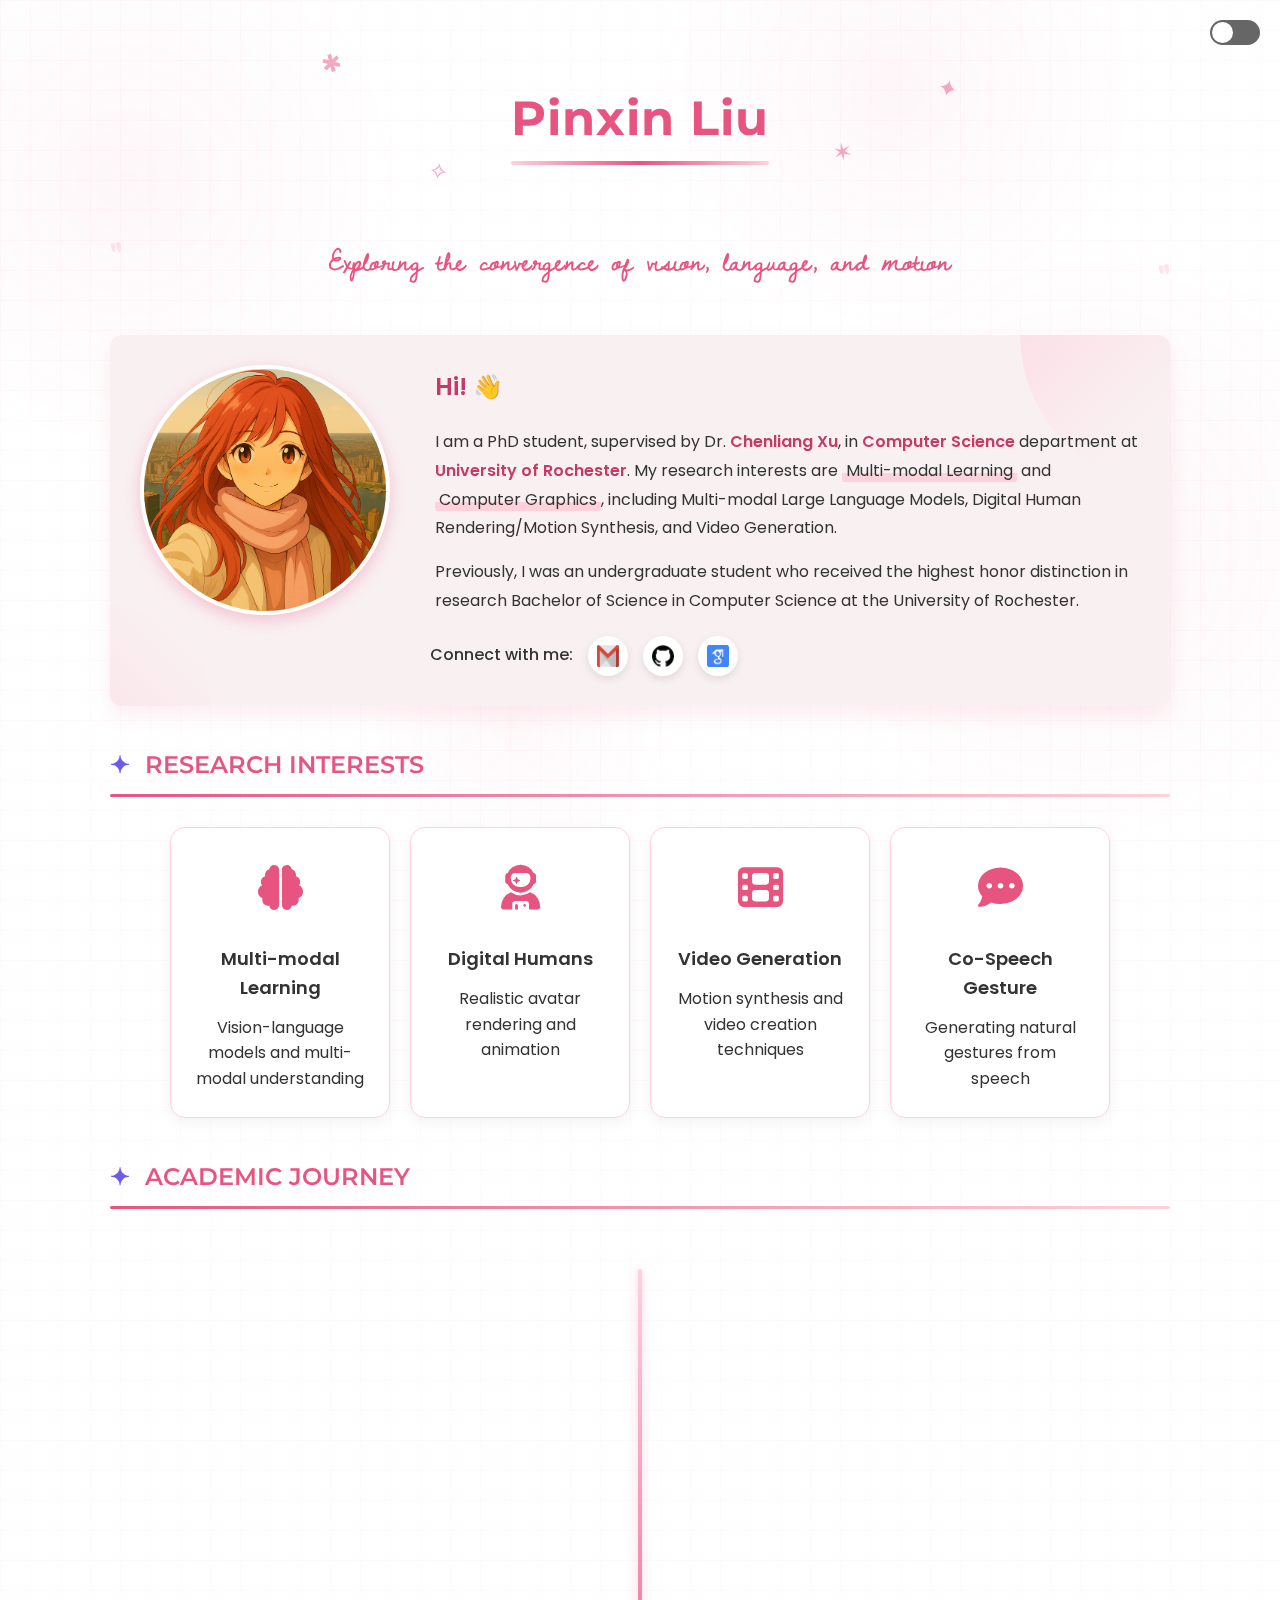
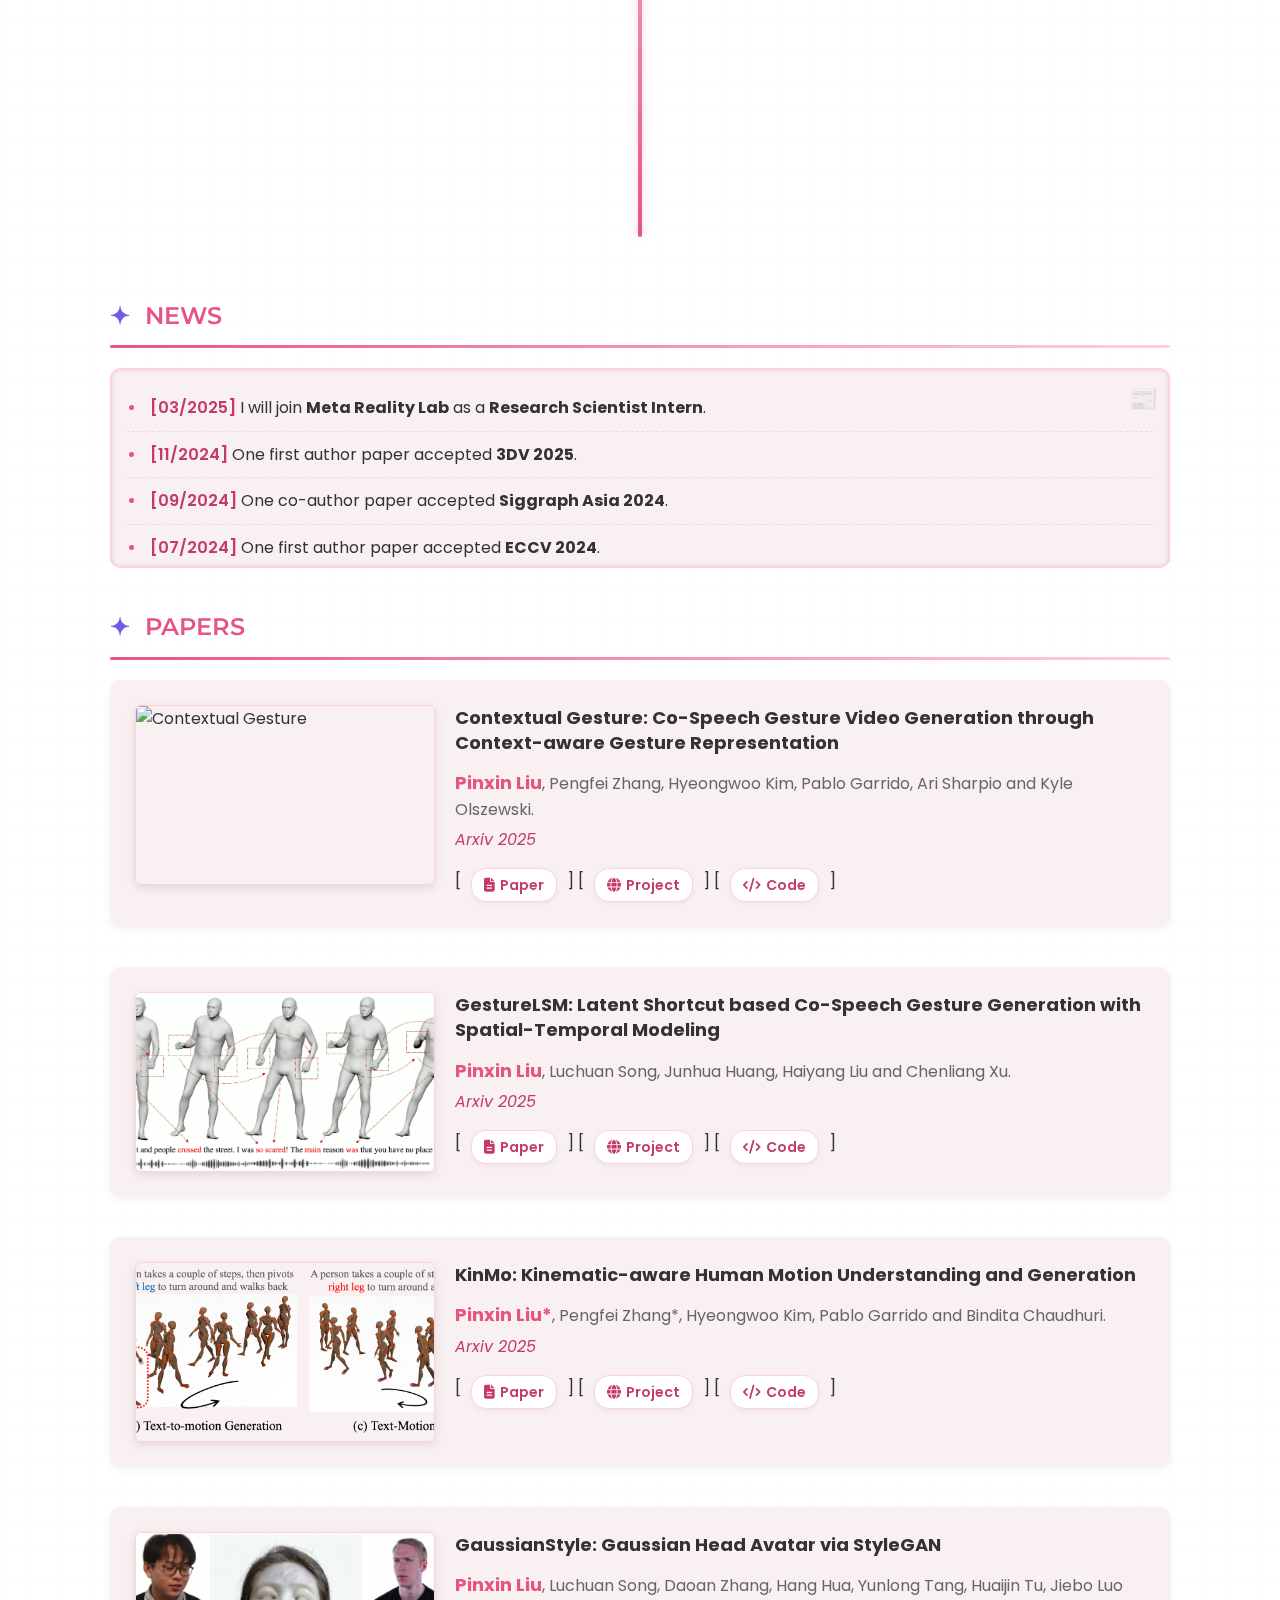
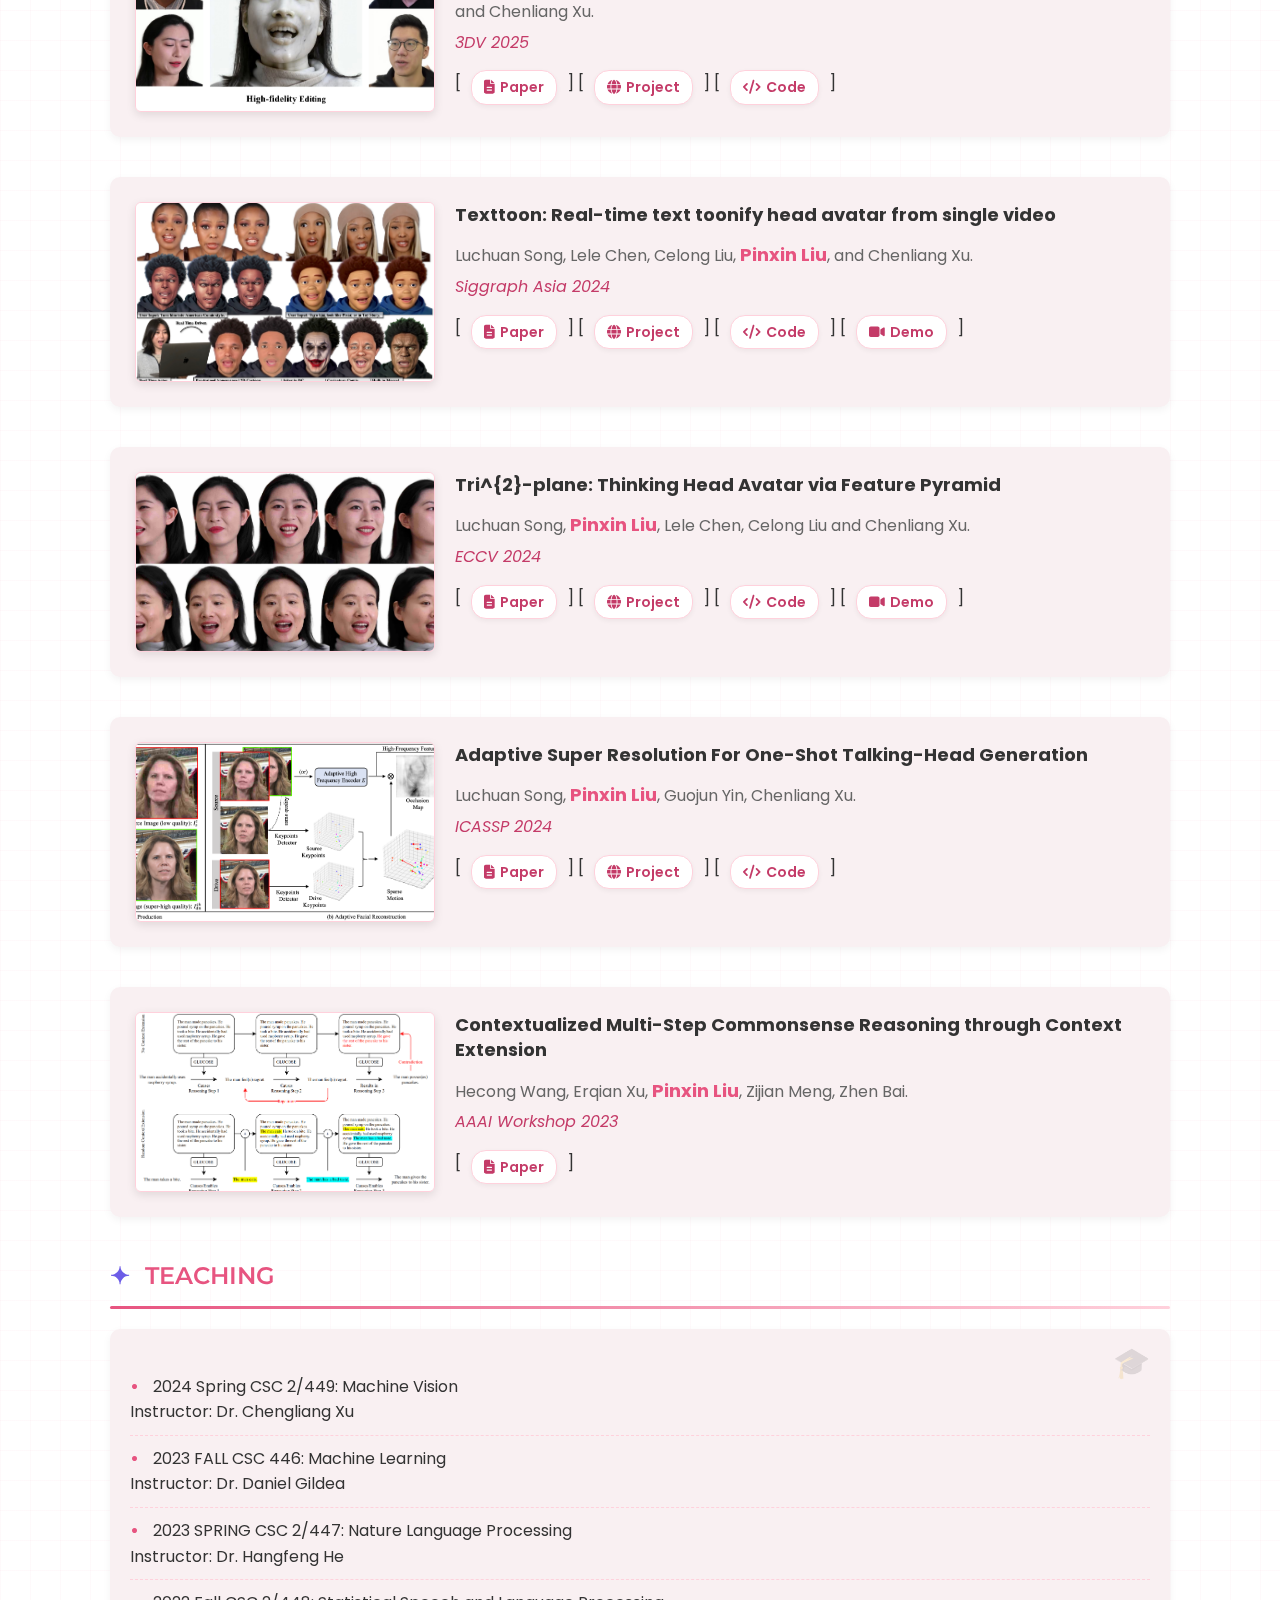
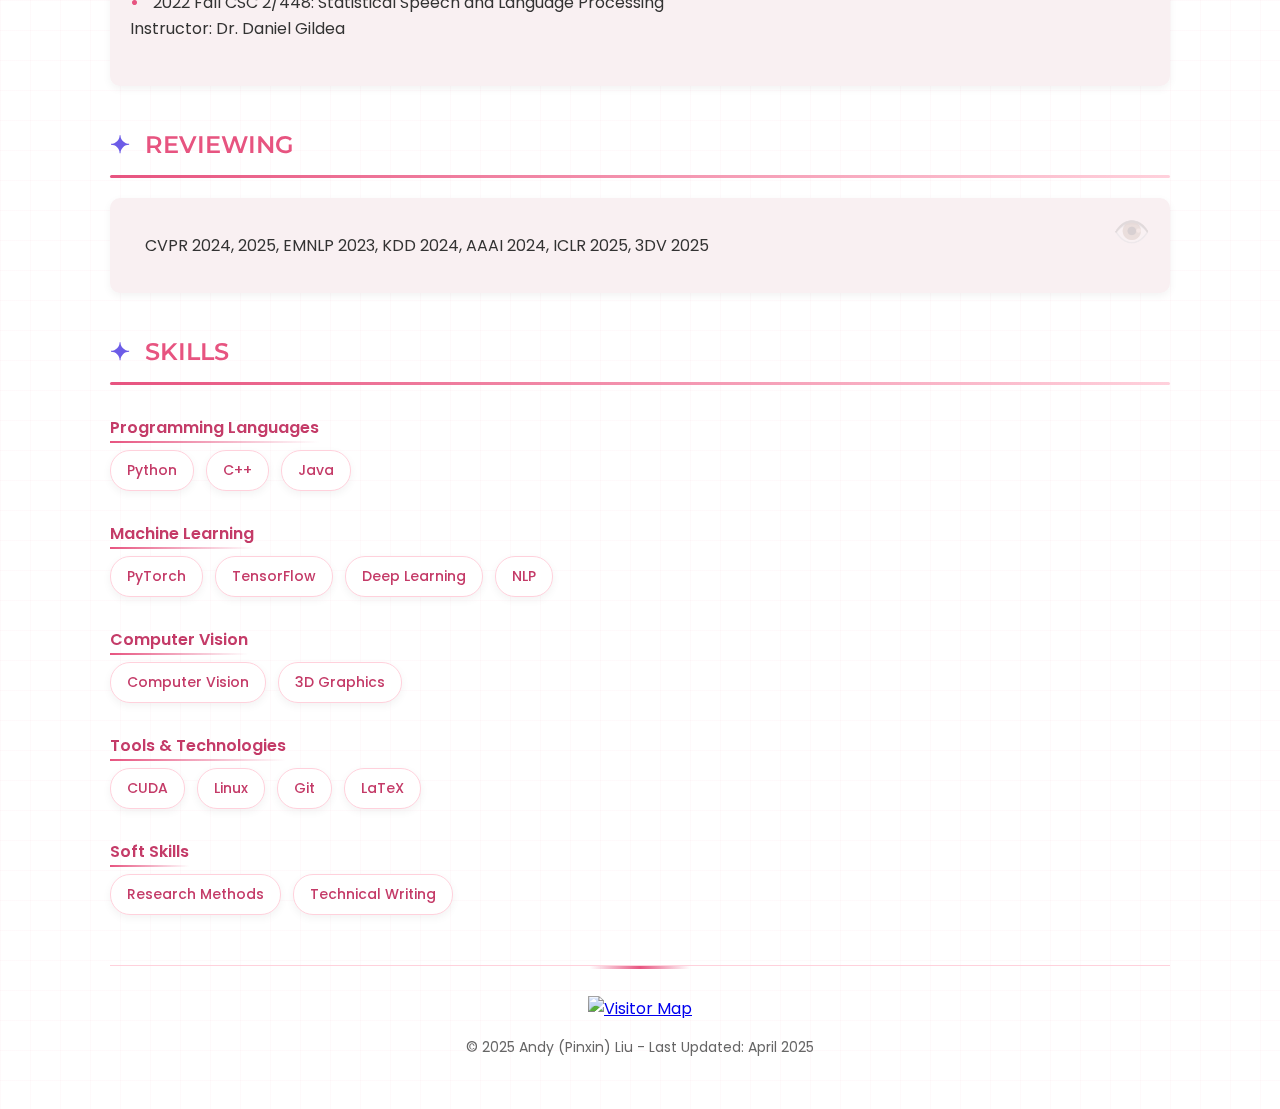
==== commit 64b28815: "fix speed issue" ====
--- a/index.html
+++ b/index.html
@@ -228,6 +228,9 @@
         }
         
         /* Profile section */
+                /* This file contains all the non-critical CSS that can be loaded after initial render */
+
+        /* Profile Section */
         .profile-container {
             display: flex;
             align-items: flex-start;
@@ -239,7 +242,7 @@
             position: relative;
             overflow: hidden;
         }
-        
+
         .profile-container::before {
             content: "";
             position: absolute;
@@ -251,7 +254,7 @@
             border-radius: 0 0 0 100%;
             opacity: 0.5;
         }
-        
+
         .profile-container::after {
             content: "";
             position: absolute;
@@ -263,7 +266,7 @@
             border-radius: 0 100% 0 0;
             opacity: 0.3;
         }
-        
+
         .slideshow-container {
             position: relative;
             width: 250px;
@@ -275,7 +278,7 @@
             border: 4px solid white;
             z-index: 1;
         }
-        
+
         .slide {
             display: none;
             position: absolute;
@@ -284,59 +287,59 @@
             width: 100%;
             height: 100%;
         }
-        
+
         .slide img {
             width: 100%;
             height: 100%;
             object-fit: cover;
             transition: transform 0.5s ease;
         }
-        
+
         .slide:hover img {
             transform: scale(1.05);
         }
-        
+
         .fade {
             animation-name: fade;
             animation-duration: 1.5s;
         }
-        
+
         @keyframes fade {
             from {opacity: .4} 
             to {opacity: 1}
         }
-        
+
         .bio-content {
             flex: 1;
             position: relative;
             z-index: 1;
         }
-        
+
         .bio_format {
             text-align: left;
             line-height: 1.8;
             font-size: 16px;
         }
-        
+
         .bio_format p {
             margin-bottom: 15px;
             position: relative;
             padding-left: 5px;
         }
-        
+
         .bio_format p:first-child {
             font-size: 24px;
             font-weight: 600;
             margin-bottom: 20px;
             color: var(--primary-dark);
         }
-        
+
         .highlight {
             background: linear-gradient(to bottom, transparent 60%, var(--primary-light) 60%);
             padding: 0 4px;
             border-radius: 3px;
         }
-        
+
         .bio_format a {
             color: var(--primary-dark);
             text-decoration: none;
@@ -344,7 +347,7 @@
             transition: all 0.3s ease;
             position: relative;
         }
-        
+
         .bio_format a::after {
             content: "";
             position: absolute;
@@ -355,39 +358,27 @@
             background-color: var(--primary-color);
             transition: width 0.3s ease;
         }
-        
+
         .bio_format a:hover {
             color: var(--primary-color);
         }
-        
+
         .bio_format a:hover::after {
             width: 100%;
         }
-        
-        .course-name {
-            font-weight: 600;
-            color: var(--text-color);
-            display: block;
-        }
-        
-        .instructor {
-            color: var(--text-light);
-            margin-top: 2px;
-            font-size: 0.95em;
-        }
-        
+
         .social-links {
             margin-top: 20px;
             display: flex;
             align-items: center;
             flex-wrap: wrap;
         }
-        
+
         .social-links span {
             margin-right: 15px;
             font-weight: 500;
         }
-        
+
         .social-links a {
             margin-right: 15px;
             transition: all 0.3s ease;
@@ -400,91 +391,234 @@
             background-color: #fff;
             box-shadow: 0 3px 8px rgba(0, 0, 0, 0.1);
         }
-        
+
         .social-links a:hover {
             transform: translateY(-3px);
             box-shadow: 0 5px 12px rgba(231, 84, 128, 0.2);
         }
-        
+
         .social-links a img {
             width: 22px;
             height: 22px;
         }
-        
-        /* Enhanced Skills Section */
-        .skills-container {
+
+        /* Quote styling */
+        .quote::before, .quote::after {
+            content: '"';
+            font-size: 60px;
+            color: var(--primary-light);
+            position: absolute;
+            opacity: 0.6;
+        }
+
+        .quote::before {
+            top: -10px;
+            left: 0;
+        }
+
+        .quote::after {
+            bottom: -20px;
+            right: 0;
+        }
+
+        /* Enhanced Category styling */
+        .category:hover::before {
+            transform: rotate(30deg) scale(1.2);
+            color: var(--primary-color);
+        }
+
+        .category::after {
+            content: "";
+            position: absolute;
+            bottom: -5px;
+            left: 0;
+            width: 0;
+            height: 2px;
+            background: linear-gradient(to right, var(--primary-color), transparent);
+            transition: width 0.5s ease;
+        }
+
+        .category:hover::after {
+            width: 100%;
+        }
+
+        /* Research Interests Visual */
+        .research-interests {
             display: flex;
-            flex-direction: column;
+            flex-wrap: wrap;
             gap: 20px;
             margin: 30px 0;
-        }
-
-        .skills-category {
-            margin-bottom: 10px;
-        }
-
-        .skills-category-title {
-            font-size: 16px;
-            font-weight: 600;
-            color: var(--primary-dark);
-            margin-bottom: 10px;
-            display: inline-block;
-            position: relative;
-        }
-
-        .skills-category-title::after {
-            content: "";
-            position: absolute;
-            bottom: -3px;
-            left: 0;
-            width: 100%;
-            height: 2px;
-            background: linear-gradient(to right, var(--primary-color), transparent);
-        }
-
-        .skills-group {
-            display: flex;
-            flex-wrap: wrap;
-            gap: 12px;
-        }
-
-        .skill-tag {
+            justify-content: center;
+        }
+
+        .research-card {
             background-color: #fff;
-            color: var(--primary-dark);
-            padding: 8px 16px;
-            border-radius: 20px;
-            font-size: 14px;
-            font-weight: 500;
-            box-shadow: 0 3px 8px rgba(0, 0, 0, 0.05);
+            border-radius: 15px;
+            padding: 25px;
+            width: 220px;
+            text-align: center;
+            box-shadow: 0 5px 15px rgba(0, 0, 0, 0.05);
+            transition: all 0.4s cubic-bezier(0.175, 0.885, 0.32, 1.275);
             border: 1px solid var(--primary-light);
-            transition: all 0.4s cubic-bezier(0.175, 0.885, 0.32, 1.275);
             position: relative;
             overflow: hidden;
             z-index: 1;
         }
 
-        .skill-tag::before {
-            content: "";
+        .research-card::before {
+            content: '';
             position: absolute;
             top: 0;
             left: 0;
             width: 100%;
             height: 100%;
-            background: linear-gradient(45deg, var(--primary-light), transparent);
+            background: linear-gradient(135deg, var(--primary-light) 0%, transparent 100%);
             opacity: 0;
             z-index: -1;
+            transition: opacity 0.4s ease;
+        }
+
+        .research-card:hover {
+            transform: translateY(-10px) scale(1.03);
+            box-shadow: 0 15px 30px rgba(231, 84, 128, 0.15);
+        }
+
+        .research-card:hover::before {
+            opacity: 0.6;
+        }
+
+        .research-icon {
+            font-size: 45px;
+            margin-bottom: 20px;
+            color: var(--primary-color);
+            transition: all 0.4s ease;
+        }
+
+        .research-card:hover .research-icon {
+            transform: scale(1.2);
+            color: var(--primary-dark);
+        }
+
+        .research-title {
+            font-weight: 600;
+            margin-bottom: 12px;
+            color: var(--text-color);
+            font-size: 18px;
+            transition: color 0.3s ease;
+        }
+
+        .research-card:hover .research-title {
+            color: var(--primary-dark);
+        }
+
+        /* Timeline Section */
+        .timeline {
+            position: relative;
+            margin: 60px 0;
+            padding: 20px 0;
+        }
+
+        .timeline::before {
+            content: '';
+            position: absolute;
+            width: 4px;
+            background: linear-gradient(to bottom, var(--primary-light), var(--primary-color));
+            top: 0;
+            bottom: 0;
+            left: 50%;
+            margin-left: -2px;
+            border-radius: 4px;
+            box-shadow: 0 0 10px rgba(231, 84, 128, 0.3);
+        }
+
+        .timeline-container {
+            padding: 10px 40px;
+            position: relative;
+            width: 50%;
+            left: 0;
+            opacity: 0;
+            transform: translateX(-50px);
+            transition: all 0.6s ease;
+        }
+
+        .timeline-container.right {
+            left: 50%;
+            transform: translateX(50px);
+        }
+
+        .timeline-container.show {
+            opacity: 1;
+            transform: translateX(0);
+        }
+
+        .timeline-container::after {
+            content: '';
+            position: absolute;
+            width: 24px;
+            height: 24px;
+            right: -12px;
+            background-color: white;
+            border: 4px solid var(--primary-color);
+            border-radius: 50%;
+            z-index: 1;
+            top: 15px;
+            box-shadow: 0 0 10px rgba(231, 84, 128, 0.4);
+            transition: all 0.3s ease;
+        }
+
+        .timeline-container:hover::after {
+            transform: scale(1.2);
+            background-color: var(--primary-light);
+        }
+
+        .timeline-container.right::after {
+            left: -12px;
+        }
+
+        .timeline-content {
+            padding: 20px;
+            background-color: #fff;
+            position: relative;
+            border-radius: 8px;
+            box-shadow: 0 3px 15px rgba(0, 0, 0, 0.1);
+            transition: all 0.3s ease;
+            overflow: hidden;
+        }
+
+        .timeline-content::before {
+            content: '';
+            position: absolute;
+            top: 0;
+            left: 0;
+            width: 100%;
+            height: 3px;
+            background: linear-gradient(to right, var(--primary-color), var(--primary-light));
+            opacity: 0;
             transition: opacity 0.3s ease;
         }
 
-        .skill-tag:hover {
-            transform: translateY(-5px) scale(1.05);
-            box-shadow: 0 8px 15px rgba(231, 84, 128, 0.2);
-        }
-
-        .skill-tag:hover::before {
+        .timeline-container:hover .timeline-content {
+            transform: translateY(-5px);
+            box-shadow: 0 8px 25px rgba(231, 84, 128, 0.15);
+        }
+
+        .timeline-container:hover .timeline-content::before {
             opacity: 1;
         }
-        
+
+        .timeline-year {
+            font-weight: 700;
+            color: var(--primary-color);
+            margin-bottom: 8px;
+            font-size: 20px;
+        }
+
+        .timeline-text {
+            margin: 0;
+            position: relative;
+            padding-left: 5px;
+        }
+
         /* News section */
         .news-container {
             border: 2px solid var(--primary-light);
@@ -496,21 +630,21 @@
             box-shadow: inset 0 0 5px rgba(0, 0, 0, 0.1);
             position: relative;
         }
-        
+
         .news-container::-webkit-scrollbar {
             width: 8px;
         }
-        
+
         .news-container::-webkit-scrollbar-track {
             background: var(--primary-light);
             border-radius: 10px;
         }
-        
+
         .news-container::-webkit-scrollbar-thumb {
             background: var(--primary-color);
             border-radius: 10px;
         }
-        
+
         .news-container::before {
             content: "📰";
             position: absolute;
@@ -520,47 +654,47 @@
             opacity: 0.3;
             z-index: 0;
         }
-        
+
         .item_content {
             list-style-type: none;
             padding: 15px 0;
             position: relative;
             z-index: 1;
         }
-        
+
         .item_content li {
             padding: 10px 0;
             border-bottom: 1px dashed var(--primary-light);
             position: relative;
             transition: transform 0.3s ease;
         }
-        
+
         .item_content li:hover {
             transform: translateX(5px);
         }
-        
+
         .item_content li:last-child {
             border-bottom: none;
         }
-        
+
         .item_content li:before {
             content: "•";
             color: var(--primary-color);
             font-weight: bold;
             margin-right: 10px;
         }
-        
+
         .news-item-date {
             color: var(--primary-dark);
             font-weight: 600;
         }
-        
+
         /* Papers section */
         .papers-list {
             padding: 0;
             list-style-type: none;
         }
-        
+
         .item_format {
             display: flex;
             margin-bottom: 40px;
@@ -572,12 +706,12 @@
             position: relative;
             overflow: hidden;
         }
-        
+
         .item_format:hover {
             box-shadow: 0 8px 20px rgba(231, 84, 128, 0.2);
             transform: translateY(-5px);
         }
-        
+
         .item_format::after {
             content: "";
             position: absolute;
@@ -589,11 +723,11 @@
             opacity: 0;
             transition: opacity 0.3s ease;
         }
-        
+
         .item_format:hover::after {
             opacity: 1;
         }
-        
+
         .img_format {
             width: 300px;
             height: 180px;
@@ -604,16 +738,16 @@
             transition: all 0.3s ease;
             box-shadow: 0 3px 10px rgba(0, 0, 0, 0.1);
         }
-        
+
         .item_format:hover .img_format {
             transform: scale(1.02);
             box-shadow: 0 5px 15px rgba(231, 84, 128, 0.2);
         }
-        
+
         .title_format {
             flex: 1;
         }
-        
+
         .title_format b {
             font-size: 18px;
             color: var(--text-color);
@@ -622,22 +756,22 @@
             line-height: 1.4;
             transition: color 0.3s ease;
         }
-        
+
         .item_format:hover .title_format b {
             color: var(--primary-dark);
         }
-        
+
         .author_format {
             display: block;
             margin-bottom: 5px;
             color: var(--text-light);
         }
-        
+
         .venue_format {
             display: block;
             margin-bottom: 10px;
         }
-        
+
         .link_format {
             margin-top: 15px;
             white-space: nowrap;
@@ -645,7 +779,7 @@
             flex-wrap: wrap;
             gap: 10px;
         }
-        
+
         .link_format a {
             color: var(--primary-dark);
             text-decoration: none;
@@ -661,36 +795,36 @@
             display: inline-flex;
             align-items: center;
         }
-        
+
         .link_format a::before {
             margin-right: 5px;
             font-family: 'Font Awesome 6 Free';
             font-weight: 900;
         }
-        
+
         .link_format a:nth-child(1)::before {
             content: "\f15c"; /* paper icon */
         }
-        
+
         .link_format a:nth-child(2)::before {
             content: "\f0ac"; /* project icon */
         }
-        
+
         .link_format a:nth-child(3)::before {
             content: "\f121"; /* code icon */
         }
-        
+
         .link_format a:nth-child(4)::before {
             content: "\f03d"; /* demo icon */
         }
-        
+
         .link_format a:hover {
             color: #fff;
             background-color: var(--primary-color);
             transform: translateY(-2px);
             box-shadow: 0 4px 8px rgba(231, 84, 128, 0.2);
         }
-        
+
         /* Teaching and other sections */
         .teaching-section, .reviewing-section, .acknowledgements-section {
             margin-bottom: 30px;
@@ -702,12 +836,12 @@
             position: relative;
             overflow: hidden;
         }
-        
+
         .teaching-section:hover, .reviewing-section:hover {
             box-shadow: 0 6px 15px rgba(231, 84, 128, 0.15);
             transform: translateY(-3px);
         }
-        
+
         .teaching-section::before {
             content: "🎓";
             position: absolute;
@@ -716,7 +850,7 @@
             font-size: 30px;
             opacity: 0.15;
         }
-        
+
         .reviewing-section::before {
             content: "👁️";
             position: absolute;
@@ -725,184 +859,81 @@
             font-size: 30px;
             opacity: 0.15;
         }
-        
-        /* Enhanced Timeline Section */
-        .timeline {
-            position: relative;
-            margin: 60px 0;
-            padding: 20px 0;
-        }
-
-        .timeline::before {
-            content: '';
-            position: absolute;
-            width: 4px;
-            background: linear-gradient(to bottom, var(--primary-light), var(--primary-color));
-            top: 0;
-            bottom: 0;
-            left: 50%;
-            margin-left: -2px;
-            border-radius: 4px;
-            box-shadow: 0 0 10px rgba(231, 84, 128, 0.3);
-        }
-
-        .timeline-container {
-            padding: 10px 40px;
-            position: relative;
-            width: 50%;
-            left: 0;
-            opacity: 0;
-            transform: translateX(-50px);
-            transition: all 0.6s ease;
-        }
-
-        .timeline-container.right {
-            left: 50%;
-            transform: translateX(50px);
-        }
-
-        .timeline-container.show {
-            opacity: 1;
-            transform: translateX(0);
-        }
-
-        .timeline-container::after {
-            content: '';
-            position: absolute;
-            width: 24px;
-            height: 24px;
-            right: -12px;
-            background-color: white;
-            border: 4px solid var(--primary-color);
-            border-radius: 50%;
-            z-index: 1;
-            top: 15px;
-            box-shadow: 0 0 10px rgba(231, 84, 128, 0.4);
-            transition: all 0.3s ease;
-        }
-
-        .timeline-container:hover::after {
-            transform: scale(1.2);
-            background-color: var(--primary-light);
-        }
-
-        .timeline-container.right::after {
-            left: -12px;
-        }
-
-        .timeline-content {
-            padding: 20px;
-            background-color: #fff;
-            position: relative;
-            border-radius: 8px;
-            box-shadow: 0 3px 15px rgba(0, 0, 0, 0.1);
-            transition: all 0.3s ease;
-            overflow: hidden;
-        }
-
-        .timeline-content::before {
-            content: '';
-            position: absolute;
-            top: 0;
+
+        /* Skills Section */
+        .skills-container {
+            display: flex;
+            flex-direction: column;
+            gap: 20px;
+            margin: 30px 0;
+        }
+
+        .skills-category {
+            margin-bottom: 10px;
+        }
+
+        .skills-category-title {
+            font-size: 16px;
+            font-weight: 600;
+            color: var(--primary-dark);
+            margin-bottom: 10px;
+            display: inline-block;
+            position: relative;
+        }
+
+        .skills-category-title::after {
+            content: "";
+            position: absolute;
+            bottom: -3px;
             left: 0;
             width: 100%;
-            height: 3px;
-            background: linear-gradient(to right, var(--primary-color), var(--primary-light));
-            opacity: 0;
-            transition: opacity 0.3s ease;
-        }
-
-        .timeline-container:hover .timeline-content {
-            transform: translateY(-5px);
-            box-shadow: 0 8px 25px rgba(231, 84, 128, 0.15);
-        }
-
-        .timeline-container:hover .timeline-content::before {
-            opacity: 1;
-        }
-
-        .timeline-year {
-            font-weight: 700;
-            color: var(--primary-color);
-            margin-bottom: 8px;
-            font-size: 20px;
-        }
-
-        .timeline-text {
-            margin: 0;
-            position: relative;
-            padding-left: 5px;
-        }
-        
-        /* Research Interests Visual */
-        .research-interests {
+            height: 2px;
+            background: linear-gradient(to right, var(--primary-color), transparent);
+        }
+
+        .skills-group {
             display: flex;
             flex-wrap: wrap;
-            gap: 20px;
-            margin: 30px 0;
-            justify-content: center;
-        }
-        
-        .research-card {
+            gap: 12px;
+        }
+
+        .skill-tag {
             background-color: #fff;
-            border-radius: 15px;
-            padding: 25px;
-            width: 220px;
-            text-align: center;
-            box-shadow: 0 5px 15px rgba(0, 0, 0, 0.05);
+            color: var(--primary-dark);
+            padding: 8px 16px;
+            border-radius: 20px;
+            font-size: 14px;
+            font-weight: 500;
+            box-shadow: 0 3px 8px rgba(0, 0, 0, 0.05);
+            border: 1px solid var(--primary-light);
             transition: all 0.4s cubic-bezier(0.175, 0.885, 0.32, 1.275);
-            border: 1px solid var(--primary-light);
             position: relative;
             overflow: hidden;
             z-index: 1;
         }
-        
-        .research-card::before {
-            content: '';
+
+        .skill-tag::before {
+            content: "";
             position: absolute;
             top: 0;
             left: 0;
             width: 100%;
             height: 100%;
-            background: linear-gradient(135deg, var(--primary-light) 0%, transparent 100%);
+            background: linear-gradient(45deg, var(--primary-light), transparent);
             opacity: 0;
             z-index: -1;
-            transition: opacity 0.4s ease;
-        }
-        
-        .research-card:hover {
-            transform: translateY(-10px) scale(1.03);
-            box-shadow: 0 15px 30px rgba(231, 84, 128, 0.15);
-        }
-        
-        .research-card:hover::before {
-            opacity: 0.6;
-        }
-        
-        .research-icon {
-            font-size: 45px;
-            margin-bottom: 20px;
-            color: var(--primary-color);
-            transition: all 0.4s ease;
-        }
-        
-        .research-card:hover .research-icon {
-            transform: scale(1.2);
-            color: var(--primary-dark);
-        }
-        
-        .research-title {
-            font-weight: 600;
-            margin-bottom: 12px;
-            color: var(--text-color);
-            font-size: 18px;
-            transition: color 0.3s ease;
-        }
-        
-        .research-card:hover .research-title {
-            color: var(--primary-dark);
-        }
-        
+            transition: opacity 0.3s ease;
+        }
+
+        .skill-tag:hover {
+            transform: translateY(-5px) scale(1.05);
+            box-shadow: 0 8px 15px rgba(231, 84, 128, 0.2);
+        }
+
+        .skill-tag:hover::before {
+            opacity: 1;
+        }
+
         /* Footer */
         .footer {
             margin-top: 40px;
@@ -911,7 +942,7 @@
             border-top: 1px solid var(--primary-light);
             position: relative;
         }
-        
+
         .footer::before {
             content: "";
             position: absolute;
@@ -922,7 +953,7 @@
             height: 3px;
             background: linear-gradient(to right, transparent, var(--primary-color), transparent);
         }
-        
+
         .back-to-top {
             position: fixed;
             bottom: 30px;
@@ -941,15 +972,15 @@
             transition: all 0.3s ease;
             z-index: 100;
         }
-        
+
         .back-to-top.visible {
             opacity: 1;
         }
-        
+
         .back-to-top:hover {
             transform: translateY(-5px);
         }
-        
+
         /* Dark mode toggle */
         .theme-toggle {
             position: fixed;
@@ -963,7 +994,7 @@
             transition: all 0.3s ease;
             z-index: 100;
         }
-        
+
         .theme-toggle::before {
             content: "";
             position: absolute;
@@ -975,49 +1006,40 @@
             left: 2px;
             transition: all 0.3s ease;
         }
-        
+
         .dark-mode .theme-toggle {
             background-color: var(--primary-color);
         }
-        
+
         .dark-mode .theme-toggle::before {
             transform: translateX(25px);
         }
-        
-        /* Loading animation */
-        .loader {
-            position: fixed;
-            top: 0;
-            left: 0;
-            width: 100%;
-            height: 100%;
-            background-color: #fff;
-            display: flex;
-            justify-content: center;
-            align-items: center;
-            z-index: 9999;
-            transition: opacity 0.5s ease, visibility 0.5s ease;
-        }
-        
-        .loader.fade-out {
-            opacity: 0;
-            visibility: hidden;
-        }
-        
-        .loader-circle {
-            width: 50px;
-            height: 50px;
-            border: 5px solid var(--primary-light);
-            border-top-color: var(--primary-color);
-            border-radius: 50%;
-            animation: spin 1s linear infinite;
-        }
-        
-        @keyframes spin {
-            0% { transform: rotate(0deg); }
-            100% { transform: rotate(360deg); }
-        }
-        
+
+        /* Dark mode styles */
+        .dark-mode {
+            --bg-color: #121212;
+            --section-bg: #1e1e1e;
+            --text-color: #e0e0e0;
+            --text-light: #b0b0b0;
+        }
+
+        .dark-mode .name {
+            color: var(--primary-light);
+        }
+
+        .dark-mode .item_format, 
+        .dark-mode .research-card, 
+        .dark-mode .timeline-content,
+        .dark-mode .teaching-section, 
+        .dark-mode .reviewing-section {
+            background-color: #252525;
+        }
+
+        .dark-mode .skill-tag {
+            background-color: #2a2a2a;
+            color: var(--primary-light);
+        }
+
         /* Responsive design */
         @media (max-width: 768px) {
             .profile-container {
@@ -1473,83 +1495,6 @@
         </div>
     </div>
     
-    <script>
-        // Loading Animation
-        window.addEventListener('load', function() {
-            setTimeout(function() {
-                document.querySelector('.loader').classList.add('fade-out');
-            }, 800);
-        });
-        
-        // Slideshow functionality
-        let currentSlide = 0;
-        const slides = document.getElementsByClassName("slide");
-        
-        function showSlides() {
-            // Hide all slides
-            for (let i = 0; i < slides.length; i++) {
-                slides[i].style.display = "none";
-            }
-            
-            // Show current slide
-            currentSlide++;
-            if (currentSlide > slides.length) {currentSlide = 1}
-            slides[currentSlide-1].style.display = "block";
-            
-            // Change slide every 5 seconds
-            setTimeout(showSlides, 5000);
-        }
-        
-        // Back to top button
-        const backToTopButton = document.getElementById("backToTop");
-        window.addEventListener("scroll", function() {
-            if (window.scrollY > 300) {
-                backToTopButton.classList.add("visible");
-            } else {
-                backToTopButton.classList.remove("visible");
-            }
-        });
-        
-        backToTopButton.addEventListener("click", function() {
-            window.scrollTo({
-                top: 0,
-                behavior: "smooth"
-            });
-        });
-        
-        // Dark mode toggle
-        const themeToggle = document.getElementById("themeToggle");
-        themeToggle.addEventListener("click", function() {
-            document.body.classList.toggle("dark-mode");
-            localStorage.setItem("dark-mode", document.body.classList.contains("dark-mode"));
-        });
-        
-        // Check for saved theme preference
-        if (localStorage.getItem("dark-mode") === "true") {
-            document.body.classList.add("dark-mode");
-        }
-        
-        // Start the slideshow when the page loads
-        document.addEventListener('DOMContentLoaded', showSlides);
-
-        
-        // Timeline animation on scroll
-        function checkTimelineElements() {
-            const timelineContainers = document.querySelectorAll('.timeline-container');
-            const triggerBottom = window.innerHeight * 0.8;
-            
-            timelineContainers.forEach(container => {
-                const containerTop = container.getBoundingClientRect().top;
-                
-                if (containerTop < triggerBottom) {
-                    container.classList.add('show');
-                }
-            });
-        }
-
-        // Add event listener for timeline animation
-        window.addEventListener('scroll', checkTimelineElements);
-        window.addEventListener('load', checkTimelineElements);
-    </script>
+    <script src="slideshow.js" defer></script>
 </body>
 </html>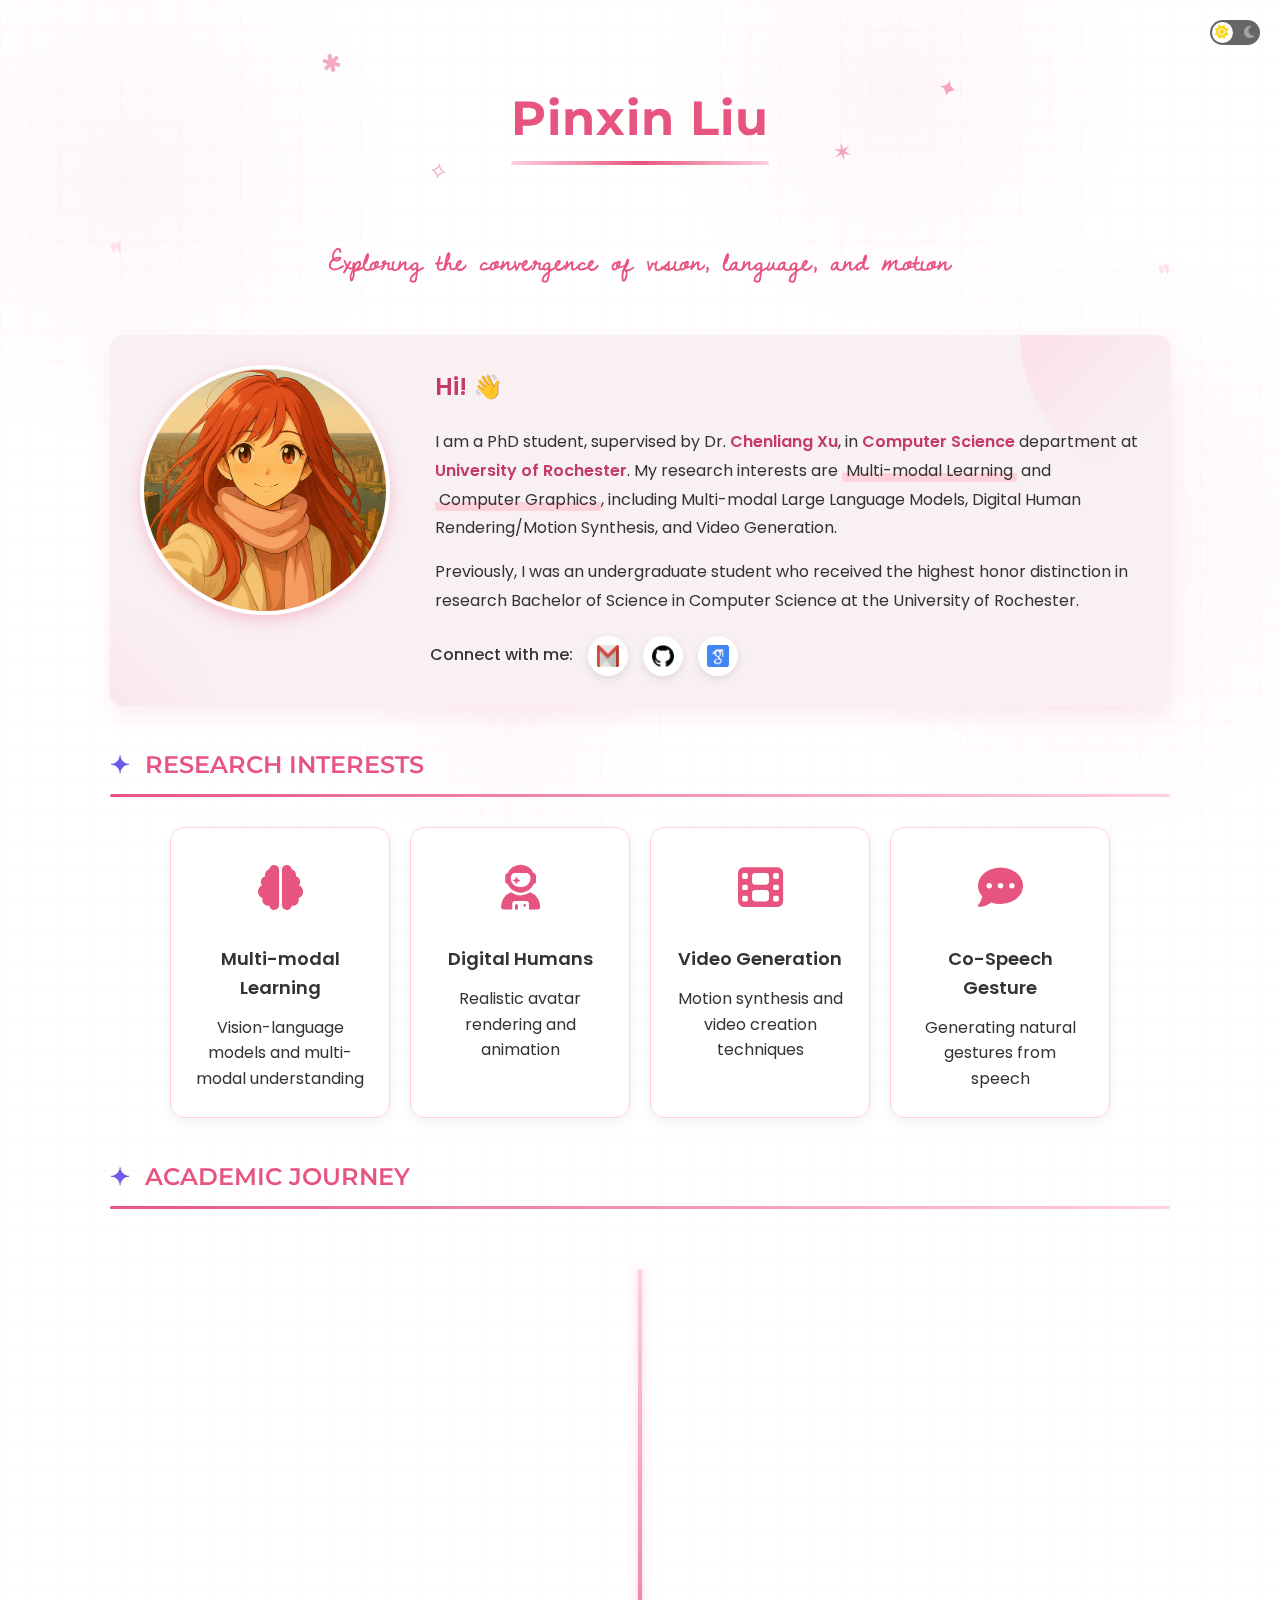
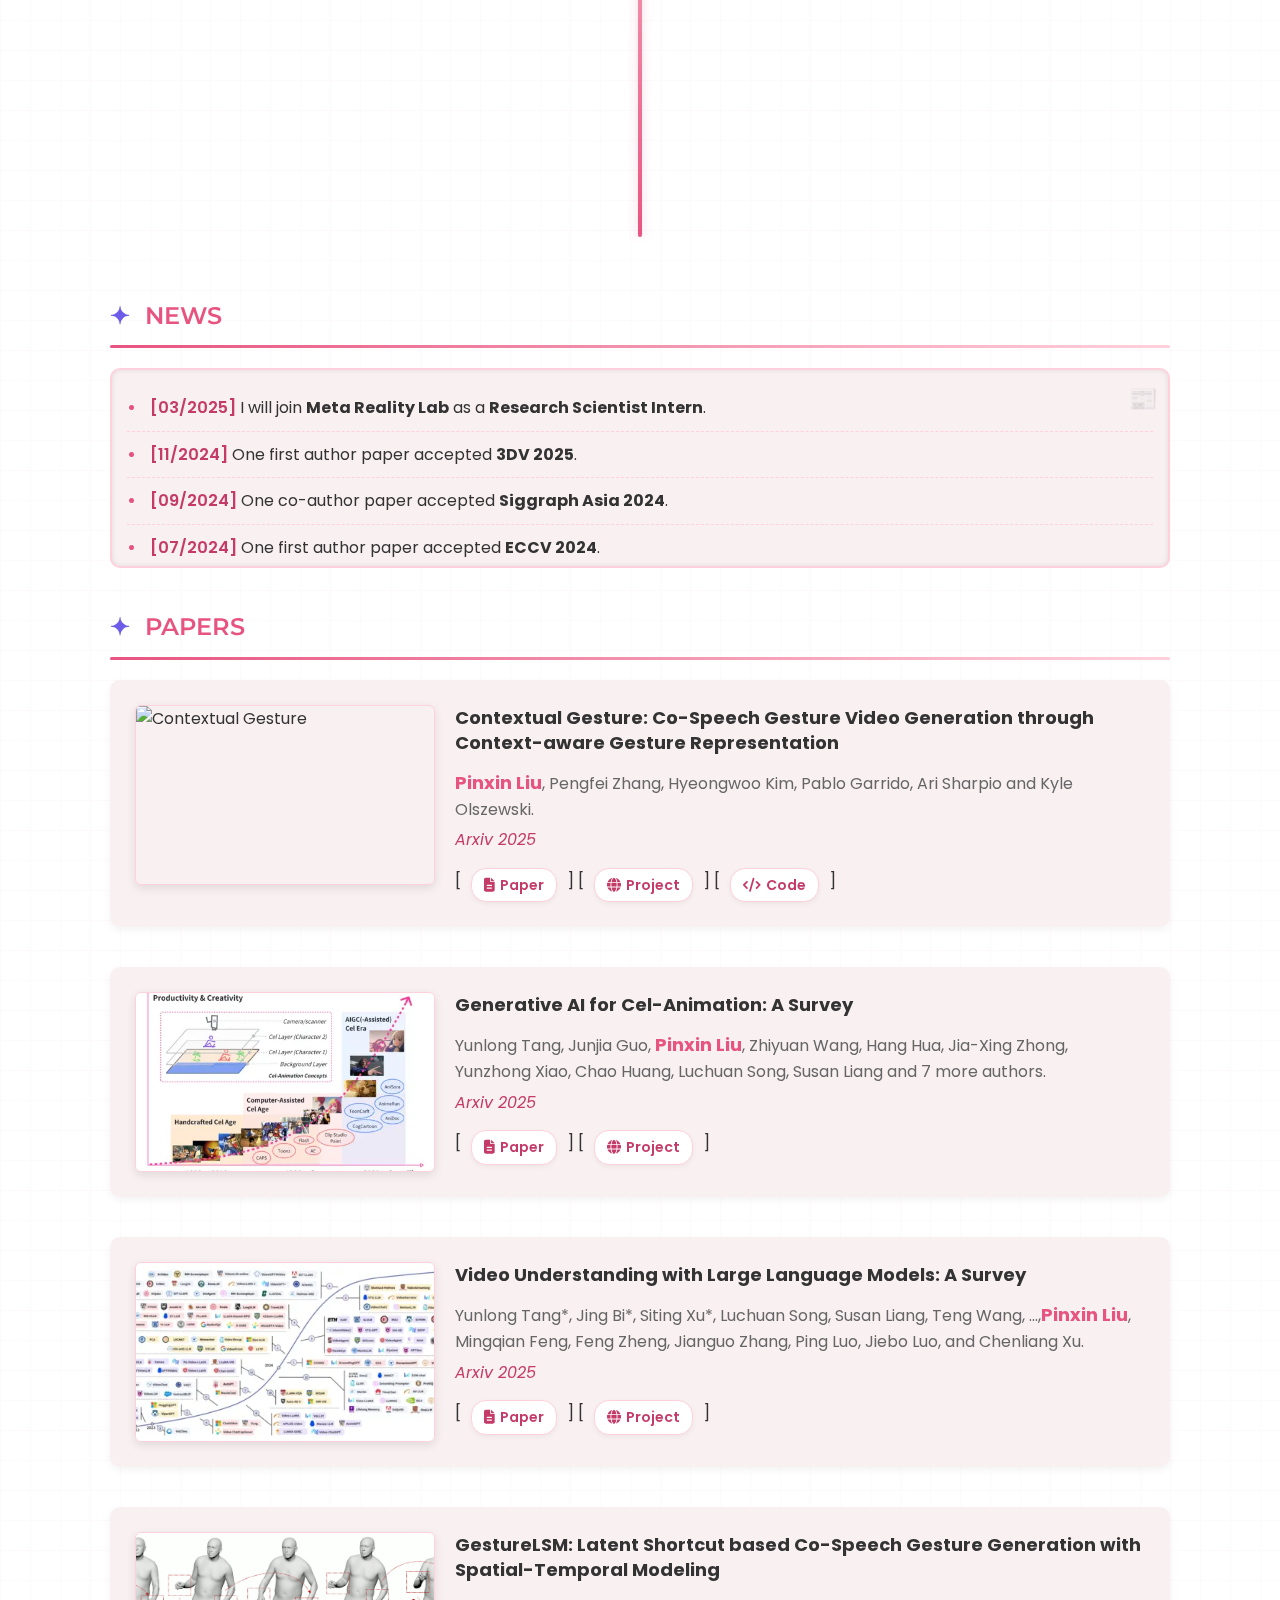
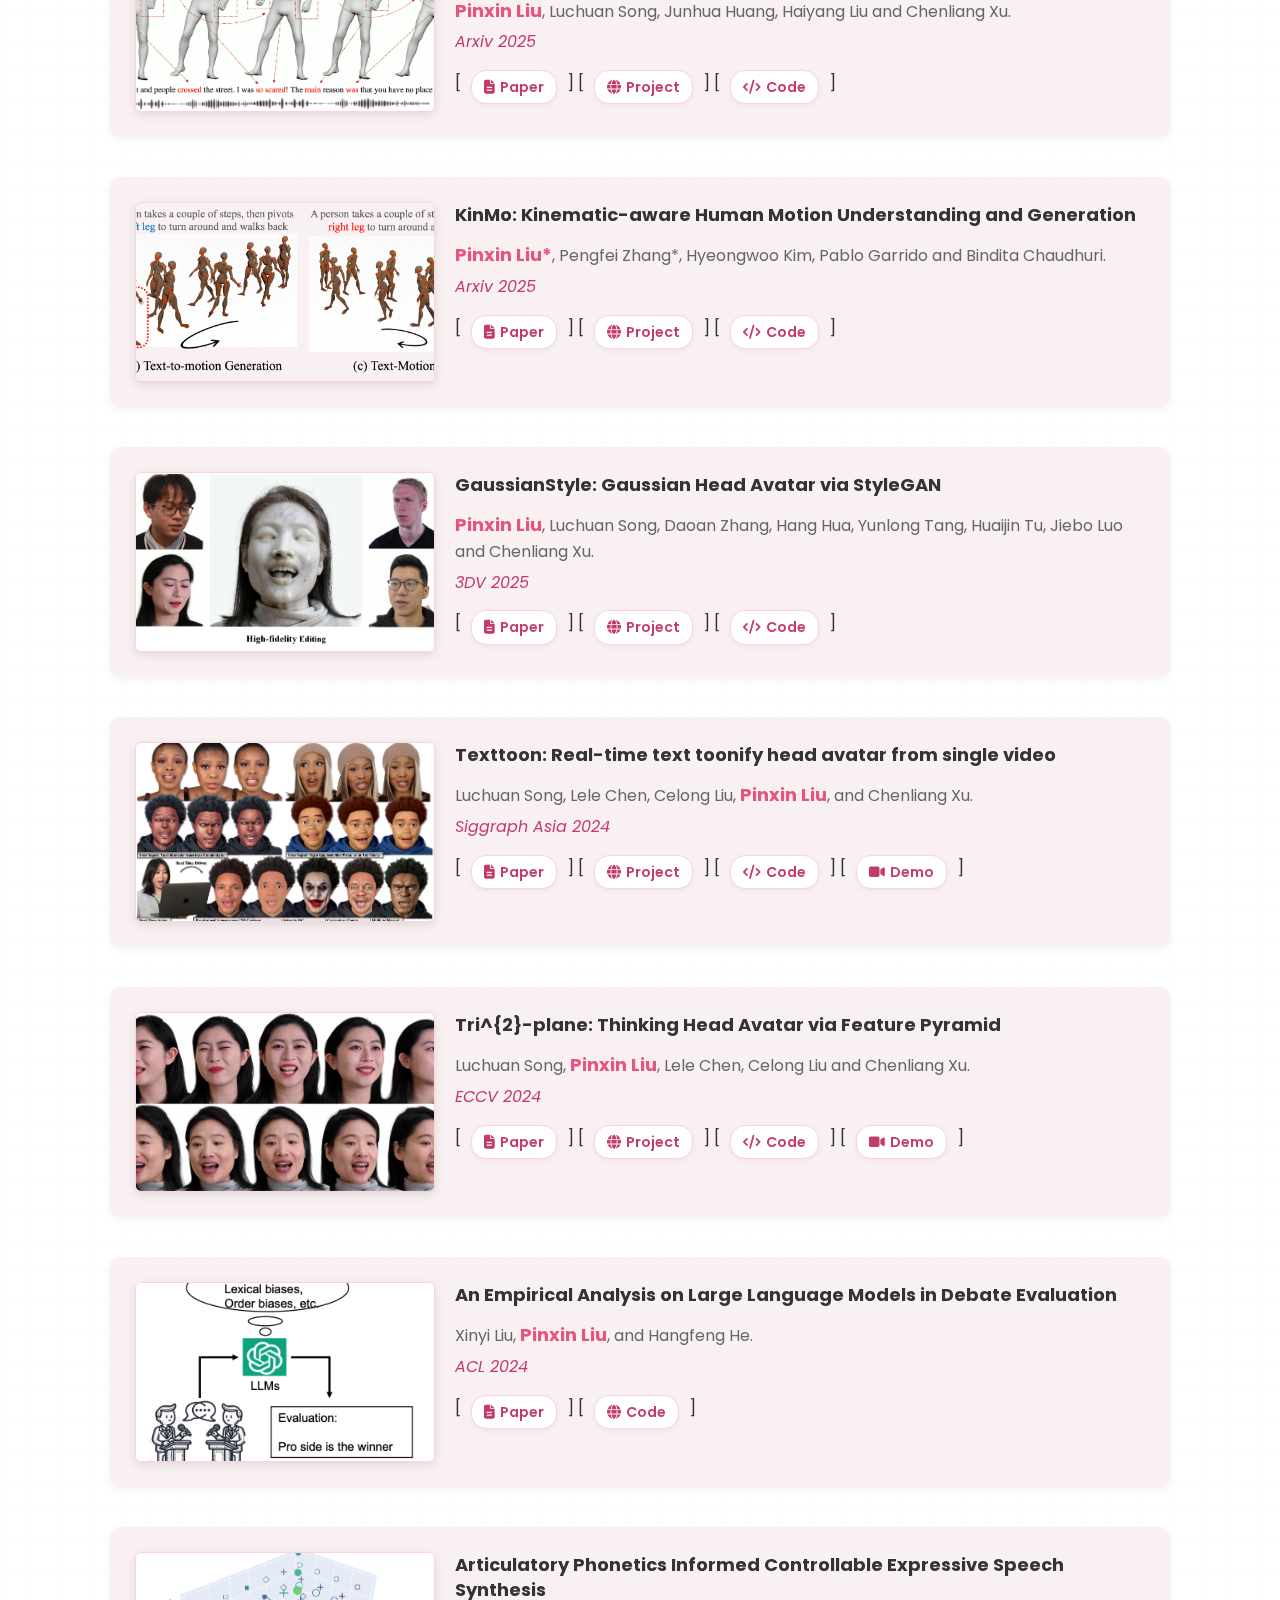
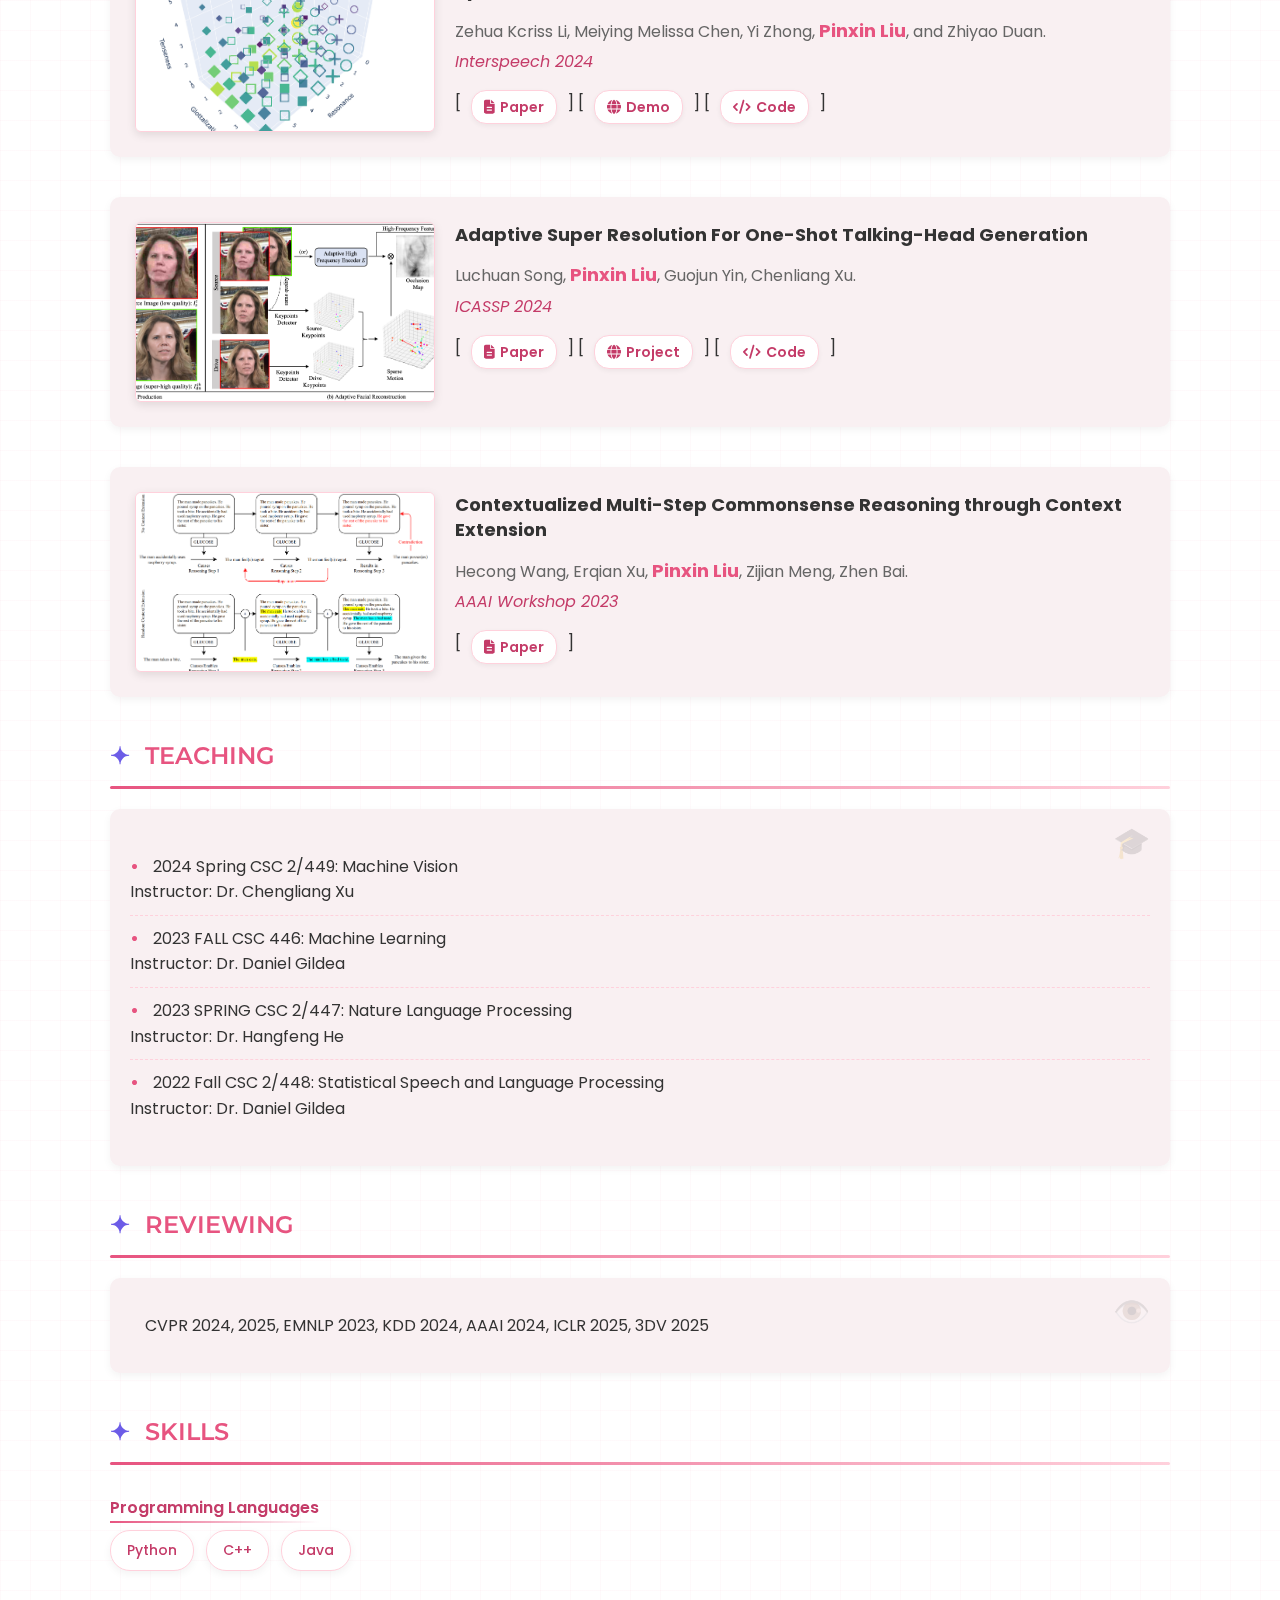
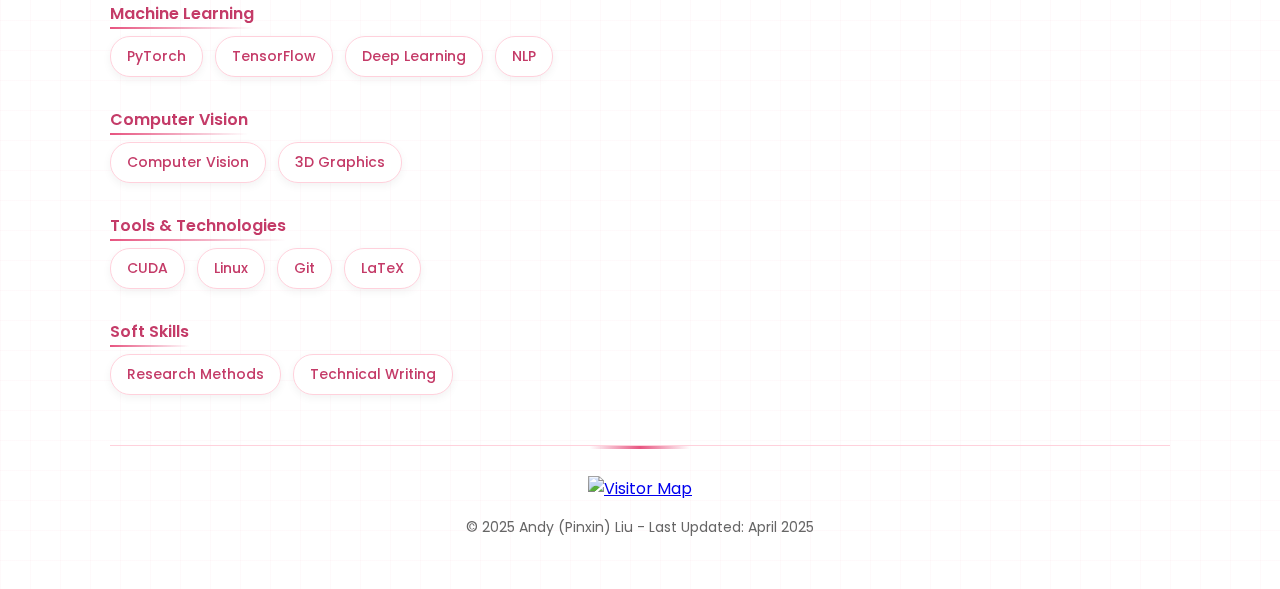
==== commit fbb240a4: "add light and dark mode" ====
--- a/index.html
+++ b/index.html
@@ -18,1075 +18,8 @@
     <link href="https://fonts.googleapis.com/css2?family=Montserrat:wght@300;400;500;600;700&family=Open+Sans:wght@300;400;600&family=Dawning+of+a+New+Day&family=Poppins:wght@300;400;500;600;700&display=swap" rel="stylesheet">
     <link rel="stylesheet" href="https://cdnjs.cloudflare.com/ajax/libs/font-awesome/6.4.0/css/all.min.css">
     
-    <style>
-        :root {
-            --primary-color: #e75480; /* Pink-red color */
-            --primary-light: #ffd1dc; /* Light pink */
-            --primary-dark: #c43b68; /* Darker pink-red */
-            --text-color: #333;
-            --text-light: #666;
-            --bg-color: #fff;
-            --section-bg: #f9f0f2; /* Very light pink background */
-            --border-color: #e75480;
-            --card-shadow: 0 10px 20px rgba(231, 84, 128, 0.1);
-            --accent-color: #6c5ce7; /* Purple accent */
-        }
-        
-        * {
-            margin: 0;
-            padding: 0;
-            box-sizing: border-box;
-        }
-        
-        body {
-            font-family: 'Poppins', 'Open Sans', sans-serif;
-            line-height: 1.6;
-            color: var(--text-color);
-            background-color: var(--bg-color);
-            background: 
-                linear-gradient(to right, rgba(231, 84, 128, 0.03) 1px, transparent 1px),
-                linear-gradient(to bottom, rgba(231, 84, 128, 0.03) 1px, transparent 1px);
-            background-size: 30px 30px;
-            position: relative;
-            overflow-x: hidden;
-        }
-        
-        /* Add this rule after the body rule */
-        body::before {
-            content: '';
-            position: fixed;
-            width: 100%;
-            height: 100%;
-            top: 0;
-            left: 0;
-            background-image: 
-                radial-gradient(circle at 10% 20%, rgba(231, 84, 128, 0.05) 0%, transparent 20%),
-                radial-gradient(circle at 85% 60%, rgba(231, 84, 128, 0.06) 0%, transparent 25%),
-                radial-gradient(circle at 40% 80%, rgba(231, 84, 128, 0.04) 0%, transparent 15%),
-                radial-gradient(circle at 70% 10%, rgba(231, 84, 128, 0.05) 0%, transparent 20%);
-            z-index: -1;
-            pointer-events: none;
-            animation: floatingBackground 30s ease-in-out infinite alternate;
-        }
-        
-        /* Add this keyframe animation after the body::before rule */
-        @keyframes floatingBackground {
-            0% { background-position: 0% 0%; }
-            100% { background-position: 100% 100%; }
-        }
-        
-        #main {
-            max-width: 1100px;
-            margin: 0 auto;
-            padding: 20px;
-        }
-        
-        .name-container {
-            position: relative;
-            margin: 40px 0;
-            text-align: center;
-        }
-        
-        .name {
-            font-family: 'Montserrat', sans-serif;
-            font-size: 48px;
-            font-weight: 700;
-            text-align: center;
-            color: var(--primary-color);
-            margin: 20px 0;
-            letter-spacing: 1px;
-            position: relative;
-            display: inline-block;
-        }
-        
-        .name::after {
-            content: "";
-            position: absolute;
-            bottom: -8px;
-            left: 0;
-            width: 100%;
-            height: 4px;
-            background: linear-gradient(to right, var(--primary-light), var(--primary-color), var(--primary-light));
-            border-radius: 2px;
-        }
-        
-        .name-decoration {
-            position: absolute;
-            font-size: 24px;
-            opacity: 0.5;
-            color: var(--primary-color);
-            animation: float 3s ease-in-out infinite;
-        }
-        
-        .decoration-1 {
-            top: -15px;
-            left: 20%;
-            animation-delay: 0.3s;
-            transform: rotate(-15deg);
-        }
-        
-        .decoration-2 {
-            top: 10px;
-            right: 20%;
-            animation-delay: 0.6s;
-            transform: rotate(15deg);
-        }
-        
-        .decoration-3 {
-            bottom: -15px;
-            left: 30%;
-            animation-delay: 0.9s;
-            transform: rotate(10deg);
-        }
-        
-        .decoration-4 {
-            bottom: 5px;
-            right: 30%;
-            animation-delay: 1.2s;
-            transform: rotate(-10deg);
-        }
-        
-        @keyframes float {
-            0%, 100% { transform: translateY(0) rotate(var(--rotation, 0deg)); }
-            50% { transform: translateY(-10px) rotate(var(--rotation, 0deg)); }
-        }
-        
-        .category {
-            font-family: 'Montserrat', sans-serif;
-            font-size: 24px;
-            font-weight: 600;
-            color: var(--primary-color);
-            margin: 40px 0 10px;
-            display: flex;
-            align-items: center;
-            position: relative;
-            transition: all 0.3s ease;
-        }
-        
-        .category::before {
-            content: "✦";
-            margin-right: 15px;
-            color: var(--accent-color);
-            transition: transform 0.3s ease, color 0.3s ease;
-        }
-        
-        .category:hover::before {
-            transform: rotate(30deg) scale(1.2);
-            color: var(--primary-color);
-        }
-        
-        .category::after {
-            content: "";
-            position: absolute;
-            bottom: -5px;
-            left: 0;
-            width: 0;
-            height: 2px;
-            background: linear-gradient(to right, var(--primary-color), transparent);
-            transition: width 0.5s ease;
-        }
-        
-        .category:hover::after {
-            width: 100%;
-        }
-        
-        .line {
-            border: none;
-            height: 3px;
-            background: linear-gradient(to right, var(--primary-color), var(--primary-light));
-            margin-bottom: 20px;
-            border-radius: 3px;
-        }
-        
-        .quote {
-            font-family: 'Dawning of a New Day', cursive;
-            font-weight: bold;
-            font-size: 30px;
-            color: var(--primary-color);
-            text-align: center;
-            margin: 30px 0;
-            position: relative;
-            padding: 20px;
-        }
-        
-        .quote::before, .quote::after {
-            content: '"';
-            font-size: 60px;
-            color: var(--primary-light);
-            position: absolute;
-            opacity: 0.6;
-        }
-        
-        .quote::before {
-            top: -10px;
-            left: 0;
-        }
-        
-        .quote::after {
-            bottom: -20px;
-            right: 0;
-        }
-        
-        /* Profile section */
-                /* This file contains all the non-critical CSS that can be loaded after initial render */
-
-        /* Profile Section */
-        .profile-container {
-            display: flex;
-            align-items: flex-start;
-            margin: 20px 0 40px;
-            background-color: var(--section-bg);
-            border-radius: 12px;
-            padding: 30px;
-            box-shadow: var(--card-shadow);
-            position: relative;
-            overflow: hidden;
-        }
-
-        .profile-container::before {
-            content: "";
-            position: absolute;
-            top: 0;
-            right: 0;
-            width: 150px;
-            height: 150px;
-            background: linear-gradient(135deg, var(--primary-light), transparent 70%);
-            border-radius: 0 0 0 100%;
-            opacity: 0.5;
-        }
-
-        .profile-container::after {
-            content: "";
-            position: absolute;
-            bottom: 0;
-            left: 0;
-            width: 100px;
-            height: 100px;
-            background: linear-gradient(45deg, var(--primary-light), transparent 70%);
-            border-radius: 0 100% 0 0;
-            opacity: 0.3;
-        }
-
-        .slideshow-container {
-            position: relative;
-            width: 250px;
-            height: 250px;
-            border-radius: 50%;
-            overflow: hidden;
-            margin-right: 40px;
-            box-shadow: 0 5px 15px rgba(231, 84, 128, 0.3);
-            border: 4px solid white;
-            z-index: 1;
-        }
-
-        .slide {
-            display: none;
-            position: absolute;
-            top: 0;
-            left: 0;
-            width: 100%;
-            height: 100%;
-        }
-
-        .slide img {
-            width: 100%;
-            height: 100%;
-            object-fit: cover;
-            transition: transform 0.5s ease;
-        }
-
-        .slide:hover img {
-            transform: scale(1.05);
-        }
-
-        .fade {
-            animation-name: fade;
-            animation-duration: 1.5s;
-        }
-
-        @keyframes fade {
-            from {opacity: .4} 
-            to {opacity: 1}
-        }
-
-        .bio-content {
-            flex: 1;
-            position: relative;
-            z-index: 1;
-        }
-
-        .bio_format {
-            text-align: left;
-            line-height: 1.8;
-            font-size: 16px;
-        }
-
-        .bio_format p {
-            margin-bottom: 15px;
-            position: relative;
-            padding-left: 5px;
-        }
-
-        .bio_format p:first-child {
-            font-size: 24px;
-            font-weight: 600;
-            margin-bottom: 20px;
-            color: var(--primary-dark);
-        }
-
-        .highlight {
-            background: linear-gradient(to bottom, transparent 60%, var(--primary-light) 60%);
-            padding: 0 4px;
-            border-radius: 3px;
-        }
-
-        .bio_format a {
-            color: var(--primary-dark);
-            text-decoration: none;
-            font-weight: 600;
-            transition: all 0.3s ease;
-            position: relative;
-        }
-
-        .bio_format a::after {
-            content: "";
-            position: absolute;
-            bottom: -2px;
-            left: 0;
-            width: 0;
-            height: 2px;
-            background-color: var(--primary-color);
-            transition: width 0.3s ease;
-        }
-
-        .bio_format a:hover {
-            color: var(--primary-color);
-        }
-
-        .bio_format a:hover::after {
-            width: 100%;
-        }
-
-        .social-links {
-            margin-top: 20px;
-            display: flex;
-            align-items: center;
-            flex-wrap: wrap;
-        }
-
-        .social-links span {
-            margin-right: 15px;
-            font-weight: 500;
-        }
-
-        .social-links a {
-            margin-right: 15px;
-            transition: all 0.3s ease;
-            display: inline-flex;
-            justify-content: center;
-            align-items: center;
-            width: 40px;
-            height: 40px;
-            border-radius: 50%;
-            background-color: #fff;
-            box-shadow: 0 3px 8px rgba(0, 0, 0, 0.1);
-        }
-
-        .social-links a:hover {
-            transform: translateY(-3px);
-            box-shadow: 0 5px 12px rgba(231, 84, 128, 0.2);
-        }
-
-        .social-links a img {
-            width: 22px;
-            height: 22px;
-        }
-
-        /* Quote styling */
-        .quote::before, .quote::after {
-            content: '"';
-            font-size: 60px;
-            color: var(--primary-light);
-            position: absolute;
-            opacity: 0.6;
-        }
-
-        .quote::before {
-            top: -10px;
-            left: 0;
-        }
-
-        .quote::after {
-            bottom: -20px;
-            right: 0;
-        }
-
-        /* Enhanced Category styling */
-        .category:hover::before {
-            transform: rotate(30deg) scale(1.2);
-            color: var(--primary-color);
-        }
-
-        .category::after {
-            content: "";
-            position: absolute;
-            bottom: -5px;
-            left: 0;
-            width: 0;
-            height: 2px;
-            background: linear-gradient(to right, var(--primary-color), transparent);
-            transition: width 0.5s ease;
-        }
-
-        .category:hover::after {
-            width: 100%;
-        }
-
-        /* Research Interests Visual */
-        .research-interests {
-            display: flex;
-            flex-wrap: wrap;
-            gap: 20px;
-            margin: 30px 0;
-            justify-content: center;
-        }
-
-        .research-card {
-            background-color: #fff;
-            border-radius: 15px;
-            padding: 25px;
-            width: 220px;
-            text-align: center;
-            box-shadow: 0 5px 15px rgba(0, 0, 0, 0.05);
-            transition: all 0.4s cubic-bezier(0.175, 0.885, 0.32, 1.275);
-            border: 1px solid var(--primary-light);
-            position: relative;
-            overflow: hidden;
-            z-index: 1;
-        }
-
-        .research-card::before {
-            content: '';
-            position: absolute;
-            top: 0;
-            left: 0;
-            width: 100%;
-            height: 100%;
-            background: linear-gradient(135deg, var(--primary-light) 0%, transparent 100%);
-            opacity: 0;
-            z-index: -1;
-            transition: opacity 0.4s ease;
-        }
-
-        .research-card:hover {
-            transform: translateY(-10px) scale(1.03);
-            box-shadow: 0 15px 30px rgba(231, 84, 128, 0.15);
-        }
-
-        .research-card:hover::before {
-            opacity: 0.6;
-        }
-
-        .research-icon {
-            font-size: 45px;
-            margin-bottom: 20px;
-            color: var(--primary-color);
-            transition: all 0.4s ease;
-        }
-
-        .research-card:hover .research-icon {
-            transform: scale(1.2);
-            color: var(--primary-dark);
-        }
-
-        .research-title {
-            font-weight: 600;
-            margin-bottom: 12px;
-            color: var(--text-color);
-            font-size: 18px;
-            transition: color 0.3s ease;
-        }
-
-        .research-card:hover .research-title {
-            color: var(--primary-dark);
-        }
-
-        /* Timeline Section */
-        .timeline {
-            position: relative;
-            margin: 60px 0;
-            padding: 20px 0;
-        }
-
-        .timeline::before {
-            content: '';
-            position: absolute;
-            width: 4px;
-            background: linear-gradient(to bottom, var(--primary-light), var(--primary-color));
-            top: 0;
-            bottom: 0;
-            left: 50%;
-            margin-left: -2px;
-            border-radius: 4px;
-            box-shadow: 0 0 10px rgba(231, 84, 128, 0.3);
-        }
-
-        .timeline-container {
-            padding: 10px 40px;
-            position: relative;
-            width: 50%;
-            left: 0;
-            opacity: 0;
-            transform: translateX(-50px);
-            transition: all 0.6s ease;
-        }
-
-        .timeline-container.right {
-            left: 50%;
-            transform: translateX(50px);
-        }
-
-        .timeline-container.show {
-            opacity: 1;
-            transform: translateX(0);
-        }
-
-        .timeline-container::after {
-            content: '';
-            position: absolute;
-            width: 24px;
-            height: 24px;
-            right: -12px;
-            background-color: white;
-            border: 4px solid var(--primary-color);
-            border-radius: 50%;
-            z-index: 1;
-            top: 15px;
-            box-shadow: 0 0 10px rgba(231, 84, 128, 0.4);
-            transition: all 0.3s ease;
-        }
-
-        .timeline-container:hover::after {
-            transform: scale(1.2);
-            background-color: var(--primary-light);
-        }
-
-        .timeline-container.right::after {
-            left: -12px;
-        }
-
-        .timeline-content {
-            padding: 20px;
-            background-color: #fff;
-            position: relative;
-            border-radius: 8px;
-            box-shadow: 0 3px 15px rgba(0, 0, 0, 0.1);
-            transition: all 0.3s ease;
-            overflow: hidden;
-        }
-
-        .timeline-content::before {
-            content: '';
-            position: absolute;
-            top: 0;
-            left: 0;
-            width: 100%;
-            height: 3px;
-            background: linear-gradient(to right, var(--primary-color), var(--primary-light));
-            opacity: 0;
-            transition: opacity 0.3s ease;
-        }
-
-        .timeline-container:hover .timeline-content {
-            transform: translateY(-5px);
-            box-shadow: 0 8px 25px rgba(231, 84, 128, 0.15);
-        }
-
-        .timeline-container:hover .timeline-content::before {
-            opacity: 1;
-        }
-
-        .timeline-year {
-            font-weight: 700;
-            color: var(--primary-color);
-            margin-bottom: 8px;
-            font-size: 20px;
-        }
-
-        .timeline-text {
-            margin: 0;
-            position: relative;
-            padding-left: 5px;
-        }
-
-        /* News section */
-        .news-container {
-            border: 2px solid var(--primary-light);
-            border-radius: 10px;
-            height: 200px;
-            overflow-y: auto;
-            padding: 0 15px;
-            background-color: var(--section-bg);
-            box-shadow: inset 0 0 5px rgba(0, 0, 0, 0.1);
-            position: relative;
-        }
-
-        .news-container::-webkit-scrollbar {
-            width: 8px;
-        }
-
-        .news-container::-webkit-scrollbar-track {
-            background: var(--primary-light);
-            border-radius: 10px;
-        }
-
-        .news-container::-webkit-scrollbar-thumb {
-            background: var(--primary-color);
-            border-radius: 10px;
-        }
-
-        .news-container::before {
-            content: "📰";
-            position: absolute;
-            top: 10px;
-            right: 10px;
-            font-size: 24px;
-            opacity: 0.3;
-            z-index: 0;
-        }
-
-        .item_content {
-            list-style-type: none;
-            padding: 15px 0;
-            position: relative;
-            z-index: 1;
-        }
-
-        .item_content li {
-            padding: 10px 0;
-            border-bottom: 1px dashed var(--primary-light);
-            position: relative;
-            transition: transform 0.3s ease;
-        }
-
-        .item_content li:hover {
-            transform: translateX(5px);
-        }
-
-        .item_content li:last-child {
-            border-bottom: none;
-        }
-
-        .item_content li:before {
-            content: "•";
-            color: var(--primary-color);
-            font-weight: bold;
-            margin-right: 10px;
-        }
-
-        .news-item-date {
-            color: var(--primary-dark);
-            font-weight: 600;
-        }
-
-        /* Papers section */
-        .papers-list {
-            padding: 0;
-            list-style-type: none;
-        }
-
-        .item_format {
-            display: flex;
-            margin-bottom: 40px;
-            padding: 25px;
-            background-color: var(--section-bg);
-            border-radius: 10px;
-            transition: all 0.3s ease;
-            box-shadow: 0 3px 8px rgba(0, 0, 0, 0.05);
-            position: relative;
-            overflow: hidden;
-        }
-
-        .item_format:hover {
-            box-shadow: 0 8px 20px rgba(231, 84, 128, 0.2);
-            transform: translateY(-5px);
-        }
-
-        .item_format::after {
-            content: "";
-            position: absolute;
-            bottom: 0;
-            left: 0;
-            width: 100%;
-            height: 3px;
-            background: linear-gradient(to right, var(--primary-color), var(--primary-light));
-            opacity: 0;
-            transition: opacity 0.3s ease;
-        }
-
-        .item_format:hover::after {
-            opacity: 1;
-        }
-
-        .img_format {
-            width: 300px;
-            height: 180px;
-            object-fit: cover;
-            border-radius: 6px;
-            margin-right: 20px;
-            border: 1px solid var(--primary-light);
-            transition: all 0.3s ease;
-            box-shadow: 0 3px 10px rgba(0, 0, 0, 0.1);
-        }
-
-        .item_format:hover .img_format {
-            transform: scale(1.02);
-            box-shadow: 0 5px 15px rgba(231, 84, 128, 0.2);
-        }
-
-        .title_format {
-            flex: 1;
-        }
-
-        .title_format b {
-            font-size: 18px;
-            color: var(--text-color);
-            display: block;
-            margin-bottom: 15px;
-            line-height: 1.4;
-            transition: color 0.3s ease;
-        }
-
-        .item_format:hover .title_format b {
-            color: var(--primary-dark);
-        }
-
-        .author_format {
-            display: block;
-            margin-bottom: 5px;
-            color: var(--text-light);
-        }
-
-        .venue_format {
-            display: block;
-            margin-bottom: 10px;
-        }
-
-        .link_format {
-            margin-top: 15px;
-            white-space: nowrap;
-            display: flex;
-            flex-wrap: wrap;
-            gap: 10px;
-        }
-
-        .link_format a {
-            color: var(--primary-dark);
-            text-decoration: none;
-            font-weight: 600;
-            margin-right: 0;
-            transition: all 0.3s ease;
-            background-color: #fff;
-            padding: 5px 12px;
-            border-radius: 15px;
-            font-size: 14px;
-            box-shadow: 0 2px 5px rgba(0, 0, 0, 0.05);
-            border: 1px solid var(--primary-light);
-            display: inline-flex;
-            align-items: center;
-        }
-
-        .link_format a::before {
-            margin-right: 5px;
-            font-family: 'Font Awesome 6 Free';
-            font-weight: 900;
-        }
-
-        .link_format a:nth-child(1)::before {
-            content: "\f15c"; /* paper icon */
-        }
-
-        .link_format a:nth-child(2)::before {
-            content: "\f0ac"; /* project icon */
-        }
-
-        .link_format a:nth-child(3)::before {
-            content: "\f121"; /* code icon */
-        }
-
-        .link_format a:nth-child(4)::before {
-            content: "\f03d"; /* demo icon */
-        }
-
-        .link_format a:hover {
-            color: #fff;
-            background-color: var(--primary-color);
-            transform: translateY(-2px);
-            box-shadow: 0 4px 8px rgba(231, 84, 128, 0.2);
-        }
-
-        /* Teaching and other sections */
-        .teaching-section, .reviewing-section, .acknowledgements-section {
-            margin-bottom: 30px;
-            padding: 20px;
-            background-color: var(--section-bg);
-            border-radius: 10px;
-            box-shadow: 0 3px 8px rgba(0, 0, 0, 0.05);
-            transition: all 0.3s ease;
-            position: relative;
-            overflow: hidden;
-        }
-
-        .teaching-section:hover, .reviewing-section:hover {
-            box-shadow: 0 6px 15px rgba(231, 84, 128, 0.15);
-            transform: translateY(-3px);
-        }
-
-        .teaching-section::before {
-            content: "🎓";
-            position: absolute;
-            top: 10px;
-            right: 20px;
-            font-size: 30px;
-            opacity: 0.15;
-        }
-
-        .reviewing-section::before {
-            content: "👁️";
-            position: absolute;
-            top: 10px;
-            right: 20px;
-            font-size: 30px;
-            opacity: 0.15;
-        }
-
-        /* Skills Section */
-        .skills-container {
-            display: flex;
-            flex-direction: column;
-            gap: 20px;
-            margin: 30px 0;
-        }
-
-        .skills-category {
-            margin-bottom: 10px;
-        }
-
-        .skills-category-title {
-            font-size: 16px;
-            font-weight: 600;
-            color: var(--primary-dark);
-            margin-bottom: 10px;
-            display: inline-block;
-            position: relative;
-        }
-
-        .skills-category-title::after {
-            content: "";
-            position: absolute;
-            bottom: -3px;
-            left: 0;
-            width: 100%;
-            height: 2px;
-            background: linear-gradient(to right, var(--primary-color), transparent);
-        }
-
-        .skills-group {
-            display: flex;
-            flex-wrap: wrap;
-            gap: 12px;
-        }
-
-        .skill-tag {
-            background-color: #fff;
-            color: var(--primary-dark);
-            padding: 8px 16px;
-            border-radius: 20px;
-            font-size: 14px;
-            font-weight: 500;
-            box-shadow: 0 3px 8px rgba(0, 0, 0, 0.05);
-            border: 1px solid var(--primary-light);
-            transition: all 0.4s cubic-bezier(0.175, 0.885, 0.32, 1.275);
-            position: relative;
-            overflow: hidden;
-            z-index: 1;
-        }
-
-        .skill-tag::before {
-            content: "";
-            position: absolute;
-            top: 0;
-            left: 0;
-            width: 100%;
-            height: 100%;
-            background: linear-gradient(45deg, var(--primary-light), transparent);
-            opacity: 0;
-            z-index: -1;
-            transition: opacity 0.3s ease;
-        }
-
-        .skill-tag:hover {
-            transform: translateY(-5px) scale(1.05);
-            box-shadow: 0 8px 15px rgba(231, 84, 128, 0.2);
-        }
-
-        .skill-tag:hover::before {
-            opacity: 1;
-        }
-
-        /* Footer */
-        .footer {
-            margin-top: 40px;
-            text-align: center;
-            padding: 30px 0;
-            border-top: 1px solid var(--primary-light);
-            position: relative;
-        }
-
-        .footer::before {
-            content: "";
-            position: absolute;
-            top: 0;
-            left: 50%;
-            transform: translateX(-50%);
-            width: 100px;
-            height: 3px;
-            background: linear-gradient(to right, transparent, var(--primary-color), transparent);
-        }
-
-        .back-to-top {
-            position: fixed;
-            bottom: 30px;
-            right: 30px;
-            width: 50px;
-            height: 50px;
-            background-color: var(--primary-color);
-            color: white;
-            border-radius: 50%;
-            display: flex;
-            justify-content: center;
-            align-items: center;
-            cursor: pointer;
-            box-shadow: 0 3px 10px rgba(0, 0, 0, 0.2);
-            opacity: 0;
-            transition: all 0.3s ease;
-            z-index: 100;
-        }
-
-        .back-to-top.visible {
-            opacity: 1;
-        }
-
-        .back-to-top:hover {
-            transform: translateY(-5px);
-        }
-
-        /* Dark mode toggle */
-        .theme-toggle {
-            position: fixed;
-            top: 20px;
-            right: 20px;
-            width: 50px;
-            height: 25px;
-            background-color: var(--text-light);
-            border-radius: 25px;
-            cursor: pointer;
-            transition: all 0.3s ease;
-            z-index: 100;
-        }
-
-        .theme-toggle::before {
-            content: "";
-            position: absolute;
-            width: 21px;
-            height: 21px;
-            background-color: #fff;
-            border-radius: 50%;
-            top: 2px;
-            left: 2px;
-            transition: all 0.3s ease;
-        }
-
-        .dark-mode .theme-toggle {
-            background-color: var(--primary-color);
-        }
-
-        .dark-mode .theme-toggle::before {
-            transform: translateX(25px);
-        }
-
-        /* Dark mode styles */
-        .dark-mode {
-            --bg-color: #121212;
-            --section-bg: #1e1e1e;
-            --text-color: #e0e0e0;
-            --text-light: #b0b0b0;
-        }
-
-        .dark-mode .name {
-            color: var(--primary-light);
-        }
-
-        .dark-mode .item_format, 
-        .dark-mode .research-card, 
-        .dark-mode .timeline-content,
-        .dark-mode .teaching-section, 
-        .dark-mode .reviewing-section {
-            background-color: #252525;
-        }
-
-        .dark-mode .skill-tag {
-            background-color: #2a2a2a;
-            color: var(--primary-light);
-        }
-
-        /* Responsive design */
-        @media (max-width: 768px) {
-            .profile-container {
-                flex-direction: column;
-                align-items: center;
-            }
-            
-            .slideshow-container {
-                margin-right: 0;
-                margin-bottom: 20px;
-                width: 200px;
-                height: 200px;
-            }
-            
-            .item_format {
-                flex-direction: column;
-                align-items: center;
-            }
-            
-            .img_format {
-                margin-right: 0;
-                margin-bottom: 15px;
-                width: 100%;
-                height: auto;
-                max-height: 220px;
-            }
-            
-            .timeline::before {
-                left: 31px;
-            }
-            
-            .timeline-container {
-                width: 100%;
-                padding-left: 70px;
-                padding-right: 25px;
-                left: 0;
-            }
-            
-            .timeline-container.right {
-                left: 0;
-            }
-            
-            .timeline-container::after, .timeline-container.right::after {
-                left: 21px;
-            }
-        }
-    </style>
+    <link rel="preload" href="main.css" as="style" onload="this.onload=null;this.rel='stylesheet'">
+    <noscript><link rel="stylesheet" href="main.css"></noscript>
 </head>
 
 <body>
@@ -1096,7 +29,10 @@
     </div>
     
     <!-- Dark Mode Toggle -->
-    <div class="theme-toggle" id="themeToggle"></div>
+    <div class="theme-toggle" id="themeToggle">
+        <div class="toggle-icon sun-icon"><i class="fas fa-sun"></i></div>
+        <div class="toggle-icon moon-icon"><i class="fas fa-moon"></i></div>
+    </div>
     
     <!-- Back to Top Button -->
     <div class="back-to-top" id="backToTop">
@@ -1303,6 +239,33 @@
                 </li>
 
                 <li class="item_format">
+                    <img src="./research/ai4anime-teaser.webp" class="img_format" alt="Ai4Anime">
+                    <div class="title_format">
+                        <b>Generative AI for Cel-Animation: A Survey</b>
+                        <span class="author_format">Yunlong Tang, Junjia Guo, <b style="color: var(--primary-color); display: inline;">Pinxin Liu</b>, Zhiyuan Wang, Hang Hua, Jia-Xing Zhong, Yunzhong Xiao, Chao Huang, Luchuan Song, Susan Liang and 7 more authors.</span>
+                        <span class="venue_format"><em style="color: var(--primary-dark)">Arxiv 2025</em></span>
+                        <div class="link_format">
+                            [<a href="https://arxiv.org/pdf/2501.06250">Paper</a>]
+                            [<a href="https://github.com/yunlong10/Awesome-AI4Animation">Project</a>]
+                        </div>
+                    </div>
+                </li>
+
+
+                <li class="item_format">
+                    <img src="./research/vidllm-survey-teaser.webp" class="img_format" alt="Ai4Anime">
+                    <div class="title_format">
+                        <b>Video Understanding with Large Language Models: A Survey</b>
+                        <span class="author_format">Yunlong Tang*, Jing Bi*, Siting Xu*, Luchuan Song, Susan Liang, Teng Wang, ...,<b style="color: var(--primary-color); display: inline;">Pinxin Liu</b>, Mingqian Feng, Feng Zheng, Jianguo Zhang, Ping Luo, Jiebo Luo, and Chenliang Xu.</span>
+                        <span class="venue_format"><em style="color: var(--primary-dark)">Arxiv 2025</em></span>
+                        <div class="link_format">
+                            [<a href="https://arxiv.org/pdf/2312.17432">Paper</a>]
+                            [<a href="https://github.com/yunlong10/Awesome-LLMs-for-Video-Understanding">Project</a>]
+                        </div>
+                    </div>
+                </li>
+
+                <li class="item_format">
                     <img src="./research/gesturelsm-teaser.jpg" class="img_format" alt="GestureLSM">
                     <div class="title_format">
                         <b>GestureLSM: Latent Shortcut based Co-Speech Gesture Generation with Spatial-Temporal Modeling</b>
@@ -1370,6 +333,33 @@
                             [<a href="https://github.com/Songluchuan/Tri2plane">Project</a>]
                             [<a href="https://github.com/Songluchuan/Tri2plane">Code</a>]
                             [<a href="https://github.com/Songluchuan/Tri2plane">Demo</a>]
+                        </div>
+                    </div>
+                </li>
+
+                <li class="item_format">
+                    <img src="./research/debate-teaser.jpg" class="img_format" alt="Tri^2-plane">
+                    <div class="title_format">
+                        <b>An Empirical Analysis on Large Language Models in Debate Evaluation</b>
+                        <span class="author_format">Xinyi Liu, <b style="color: var(--primary-color); display: inline;">Pinxin Liu</b>, and Hangfeng He.</span>
+                        <span class="venue_format"><em style="color: var(--primary-dark)">ACL 2024</em></span>
+                        <div class="link_format">
+                            [<a href="https://arxiv.org/pdf/2406.00050">Paper</a>]
+                            [<a href="https://github.com/XinyiLiu0227/LLM_Debate_Bias">Code</a>]
+                        </div>
+                    </div>
+                </li>
+
+                <li class="item_format">
+                    <img src="./research/gtr-teaser.jpg" class="img_format" alt="Tri^2-plane">
+                    <div class="title_format">
+                        <b>Articulatory Phonetics Informed Controllable Expressive Speech Synthesis</b>
+                        <span class="author_format">Zehua Kcriss Li, Meiying Melissa Chen, Yi Zhong, <b style="color: var(--primary-color); display: inline;">Pinxin Liu</b>, and Zhiyao Duan.</span>
+                        <span class="venue_format"><em style="color: var(--primary-dark)">Interspeech 2024</em></span>
+                        <div class="link_format">
+                            [<a href="https://arxiv.org/abs/2406.10514">Paper</a>]
+                            [<a href="https://demo.gtr-voice.com/">Demo</a>]
+                            [<a href="https://github.com/ZehuaKcrissLi/GTR-Voice">Code</a>]
                         </div>
                     </div>
                 </li>
--- a/main.css
+++ b/main.css
@@ -0,0 +1,1147 @@
+:root {
+    --primary-color: #e75480; /* Pink-red color */
+    --primary-light: #ffd1dc; /* Light pink */
+    --primary-dark: #c43b68; /* Darker pink-red */
+    --text-color: #333;
+    --text-light: #666;
+    --bg-color: #fff;
+    --section-bg: #f9f0f2; /* Very light pink background */
+    --border-color: #e75480;
+    --card-shadow: 0 10px 20px rgba(231, 84, 128, 0.1);
+    --accent-color: #6c5ce7; /* Purple accent */
+}
+
+* {
+    margin: 0;
+    padding: 0;
+    box-sizing: border-box;
+}
+
+body {
+    font-family: 'Poppins', 'Open Sans', sans-serif;
+    line-height: 1.6;
+    color: var(--text-color);
+    background-color: var(--bg-color);
+    background: 
+        linear-gradient(to right, rgba(231, 84, 128, 0.03) 1px, transparent 1px),
+        linear-gradient(to bottom, rgba(231, 84, 128, 0.03) 1px, transparent 1px);
+    background-size: 30px 30px;
+    position: relative;
+    overflow-x: hidden;
+}
+
+/* Add this rule after the body rule */
+body::before {
+    content: '';
+    position: fixed;
+    width: 100%;
+    height: 100%;
+    top: 0;
+    left: 0;
+    background-image: 
+        radial-gradient(circle at 10% 20%, rgba(231, 84, 128, 0.05) 0%, transparent 20%),
+        radial-gradient(circle at 85% 60%, rgba(231, 84, 128, 0.06) 0%, transparent 25%),
+        radial-gradient(circle at 40% 80%, rgba(231, 84, 128, 0.04) 0%, transparent 15%),
+        radial-gradient(circle at 70% 10%, rgba(231, 84, 128, 0.05) 0%, transparent 20%);
+    z-index: -1;
+    pointer-events: none;
+    animation: floatingBackground 30s ease-in-out infinite alternate;
+}
+
+/* Add this keyframe animation after the body::before rule */
+@keyframes floatingBackground {
+    0% { background-position: 0% 0%; }
+    100% { background-position: 100% 100%; }
+}
+
+#main {
+    max-width: 1100px;
+    margin: 0 auto;
+    padding: 20px;
+}
+
+.name-container {
+    position: relative;
+    margin: 40px 0;
+    text-align: center;
+}
+
+.name {
+    font-family: 'Montserrat', sans-serif;
+    font-size: 48px;
+    font-weight: 700;
+    text-align: center;
+    color: var(--primary-color);
+    margin: 20px 0;
+    letter-spacing: 1px;
+    position: relative;
+    display: inline-block;
+}
+
+.name::after {
+    content: "";
+    position: absolute;
+    bottom: -8px;
+    left: 0;
+    width: 100%;
+    height: 4px;
+    background: linear-gradient(to right, var(--primary-light), var(--primary-color), var(--primary-light));
+    border-radius: 2px;
+}
+
+.name-decoration {
+    position: absolute;
+    font-size: 24px;
+    opacity: 0.5;
+    color: var(--primary-color);
+    animation: float 3s ease-in-out infinite;
+}
+
+.decoration-1 {
+    top: -15px;
+    left: 20%;
+    animation-delay: 0.3s;
+    transform: rotate(-15deg);
+}
+
+.decoration-2 {
+    top: 10px;
+    right: 20%;
+    animation-delay: 0.6s;
+    transform: rotate(15deg);
+}
+
+.decoration-3 {
+    bottom: -15px;
+    left: 30%;
+    animation-delay: 0.9s;
+    transform: rotate(10deg);
+}
+
+.decoration-4 {
+    bottom: 5px;
+    right: 30%;
+    animation-delay: 1.2s;
+    transform: rotate(-10deg);
+}
+
+@keyframes float {
+    0%, 100% { transform: translateY(0) rotate(var(--rotation, 0deg)); }
+    50% { transform: translateY(-10px) rotate(var(--rotation, 0deg)); }
+}
+
+.category {
+    font-family: 'Montserrat', sans-serif;
+    font-size: 24px;
+    font-weight: 600;
+    color: var(--primary-color);
+    margin: 40px 0 10px;
+    display: flex;
+    align-items: center;
+    position: relative;
+    transition: all 0.3s ease;
+}
+
+.category::before {
+    content: "✦";
+    margin-right: 15px;
+    color: var(--accent-color);
+    transition: transform 0.3s ease, color 0.3s ease;
+}
+
+.category:hover::before {
+    transform: rotate(30deg) scale(1.2);
+    color: var(--primary-color);
+}
+
+.category::after {
+    content: "";
+    position: absolute;
+    bottom: -5px;
+    left: 0;
+    width: 0;
+    height: 2px;
+    background: linear-gradient(to right, var(--primary-color), transparent);
+    transition: width 0.5s ease;
+}
+
+.category:hover::after {
+    width: 100%;
+}
+
+.line {
+    border: none;
+    height: 3px;
+    background: linear-gradient(to right, var(--primary-color), var(--primary-light));
+    margin-bottom: 20px;
+    border-radius: 3px;
+}
+
+.quote {
+    font-family: 'Dawning of a New Day', cursive;
+    font-weight: bold;
+    font-size: 30px;
+    color: var(--primary-color);
+    text-align: center;
+    margin: 30px 0;
+    position: relative;
+    padding: 20px;
+}
+
+.quote::before, .quote::after {
+    content: '"';
+    font-size: 60px;
+    color: var(--primary-light);
+    position: absolute;
+    opacity: 0.6;
+}
+
+.quote::before {
+    top: -10px;
+    left: 0;
+}
+
+.quote::after {
+    bottom: -20px;
+    right: 0;
+}
+
+/* Profile section */
+        /* This file contains all the non-critical CSS that can be loaded after initial render */
+
+/* Profile Section */
+.profile-container {
+    display: flex;
+    align-items: flex-start;
+    margin: 20px 0 40px;
+    background-color: var(--section-bg);
+    border-radius: 12px;
+    padding: 30px;
+    box-shadow: var(--card-shadow);
+    position: relative;
+    overflow: hidden;
+}
+
+.profile-container::before {
+    content: "";
+    position: absolute;
+    top: 0;
+    right: 0;
+    width: 150px;
+    height: 150px;
+    background: linear-gradient(135deg, var(--primary-light), transparent 70%);
+    border-radius: 0 0 0 100%;
+    opacity: 0.5;
+}
+
+.profile-container::after {
+    content: "";
+    position: absolute;
+    bottom: 0;
+    left: 0;
+    width: 100px;
+    height: 100px;
+    background: linear-gradient(45deg, var(--primary-light), transparent 70%);
+    border-radius: 0 100% 0 0;
+    opacity: 0.3;
+}
+
+.slideshow-container {
+    position: relative;
+    width: 250px;
+    height: 250px;
+    border-radius: 50%;
+    overflow: hidden;
+    margin-right: 40px;
+    box-shadow: 0 5px 15px rgba(231, 84, 128, 0.3);
+    border: 4px solid white;
+    z-index: 1;
+}
+
+.slide {
+    display: none;
+    position: absolute;
+    top: 0;
+    left: 0;
+    width: 100%;
+    height: 100%;
+}
+
+.slide img {
+    width: 100%;
+    height: 100%;
+    object-fit: cover;
+    transition: transform 0.5s ease;
+}
+
+.slide:hover img {
+    transform: scale(1.05);
+}
+
+.fade {
+    animation-name: fade;
+    animation-duration: 1.5s;
+}
+
+@keyframes fade {
+    from {opacity: .4} 
+    to {opacity: 1}
+}
+
+.bio-content {
+    flex: 1;
+    position: relative;
+    z-index: 1;
+}
+
+.bio_format {
+    text-align: left;
+    line-height: 1.8;
+    font-size: 16px;
+}
+
+.bio_format p {
+    margin-bottom: 15px;
+    position: relative;
+    padding-left: 5px;
+}
+
+.bio_format p:first-child {
+    font-size: 24px;
+    font-weight: 600;
+    margin-bottom: 20px;
+    color: var(--primary-dark);
+}
+
+.highlight {
+    background: linear-gradient(to bottom, transparent 60%, var(--primary-light) 60%);
+    padding: 0 4px;
+    border-radius: 3px;
+}
+
+.bio_format a {
+    color: var(--primary-dark);
+    text-decoration: none;
+    font-weight: 600;
+    transition: all 0.3s ease;
+    position: relative;
+}
+
+.bio_format a::after {
+    content: "";
+    position: absolute;
+    bottom: -2px;
+    left: 0;
+    width: 0;
+    height: 2px;
+    background-color: var(--primary-color);
+    transition: width 0.3s ease;
+}
+
+.bio_format a:hover {
+    color: var(--primary-color);
+}
+
+.bio_format a:hover::after {
+    width: 100%;
+}
+
+.social-links {
+    margin-top: 20px;
+    display: flex;
+    align-items: center;
+    flex-wrap: wrap;
+}
+
+.social-links span {
+    margin-right: 15px;
+    font-weight: 500;
+}
+
+.social-links a {
+    margin-right: 15px;
+    transition: all 0.3s ease;
+    display: inline-flex;
+    justify-content: center;
+    align-items: center;
+    width: 40px;
+    height: 40px;
+    border-radius: 50%;
+    background-color: #fff;
+    box-shadow: 0 3px 8px rgba(0, 0, 0, 0.1);
+}
+
+.social-links a:hover {
+    transform: translateY(-3px);
+    box-shadow: 0 5px 12px rgba(231, 84, 128, 0.2);
+}
+
+.social-links a img {
+    width: 22px;
+    height: 22px;
+}
+
+/* Quote styling */
+.quote::before, .quote::after {
+    content: '"';
+    font-size: 60px;
+    color: var(--primary-light);
+    position: absolute;
+    opacity: 0.6;
+}
+
+.quote::before {
+    top: -10px;
+    left: 0;
+}
+
+.quote::after {
+    bottom: -20px;
+    right: 0;
+}
+
+/* Enhanced Category styling */
+.category:hover::before {
+    transform: rotate(30deg) scale(1.2);
+    color: var(--primary-color);
+}
+
+.category::after {
+    content: "";
+    position: absolute;
+    bottom: -5px;
+    left: 0;
+    width: 0;
+    height: 2px;
+    background: linear-gradient(to right, var(--primary-color), transparent);
+    transition: width 0.5s ease;
+}
+
+.category:hover::after {
+    width: 100%;
+}
+
+/* Research Interests Visual */
+.research-interests {
+    display: flex;
+    flex-wrap: wrap;
+    gap: 20px;
+    margin: 30px 0;
+    justify-content: center;
+}
+
+.research-card {
+    background-color: #fff;
+    border-radius: 15px;
+    padding: 25px;
+    width: 220px;
+    text-align: center;
+    box-shadow: 0 5px 15px rgba(0, 0, 0, 0.05);
+    transition: all 0.4s cubic-bezier(0.175, 0.885, 0.32, 1.275);
+    border: 1px solid var(--primary-light);
+    position: relative;
+    overflow: hidden;
+    z-index: 1;
+}
+
+.research-card::before {
+    content: '';
+    position: absolute;
+    top: 0;
+    left: 0;
+    width: 100%;
+    height: 100%;
+    background: linear-gradient(135deg, var(--primary-light) 0%, transparent 100%);
+    opacity: 0;
+    z-index: -1;
+    transition: opacity 0.4s ease;
+}
+
+.research-card:hover {
+    transform: translateY(-10px) scale(1.03);
+    box-shadow: 0 15px 30px rgba(231, 84, 128, 0.15);
+}
+
+.research-card:hover::before {
+    opacity: 0.6;
+}
+
+.research-icon {
+    font-size: 45px;
+    margin-bottom: 20px;
+    color: var(--primary-color);
+    transition: all 0.4s ease;
+}
+
+.research-card:hover .research-icon {
+    transform: scale(1.2);
+    color: var(--primary-dark);
+}
+
+.research-title {
+    font-weight: 600;
+    margin-bottom: 12px;
+    color: var(--text-color);
+    font-size: 18px;
+    transition: color 0.3s ease;
+}
+
+.research-card:hover .research-title {
+    color: var(--primary-dark);
+}
+
+/* Timeline Section */
+.timeline {
+    position: relative;
+    margin: 60px 0;
+    padding: 20px 0;
+}
+
+.timeline::before {
+    content: '';
+    position: absolute;
+    width: 4px;
+    background: linear-gradient(to bottom, var(--primary-light), var(--primary-color));
+    top: 0;
+    bottom: 0;
+    left: 50%;
+    margin-left: -2px;
+    border-radius: 4px;
+    box-shadow: 0 0 10px rgba(231, 84, 128, 0.3);
+}
+
+.timeline-container {
+    padding: 10px 40px;
+    position: relative;
+    width: 50%;
+    left: 0;
+    opacity: 0;
+    transform: translateX(-50px);
+    transition: all 0.6s ease;
+}
+
+.timeline-container.right {
+    left: 50%;
+    transform: translateX(50px);
+}
+
+.timeline-container.show {
+    opacity: 1;
+    transform: translateX(0);
+}
+
+.timeline-container::after {
+    content: '';
+    position: absolute;
+    width: 24px;
+    height: 24px;
+    right: -12px;
+    background-color: white;
+    border: 4px solid var(--primary-color);
+    border-radius: 50%;
+    z-index: 1;
+    top: 15px;
+    box-shadow: 0 0 10px rgba(231, 84, 128, 0.4);
+    transition: all 0.3s ease;
+}
+
+.timeline-container:hover::after {
+    transform: scale(1.2);
+    background-color: var(--primary-light);
+}
+
+.timeline-container.right::after {
+    left: -12px;
+}
+
+.timeline-content {
+    padding: 20px;
+    background-color: #fff;
+    position: relative;
+    border-radius: 8px;
+    box-shadow: 0 3px 15px rgba(0, 0, 0, 0.1);
+    transition: all 0.3s ease;
+    overflow: hidden;
+}
+
+.timeline-content::before {
+    content: '';
+    position: absolute;
+    top: 0;
+    left: 0;
+    width: 100%;
+    height: 3px;
+    background: linear-gradient(to right, var(--primary-color), var(--primary-light));
+    opacity: 0;
+    transition: opacity 0.3s ease;
+}
+
+.timeline-container:hover .timeline-content {
+    transform: translateY(-5px);
+    box-shadow: 0 8px 25px rgba(231, 84, 128, 0.15);
+}
+
+.timeline-container:hover .timeline-content::before {
+    opacity: 1;
+}
+
+.timeline-year {
+    font-weight: 700;
+    color: var(--primary-color);
+    margin-bottom: 8px;
+    font-size: 20px;
+}
+
+.timeline-text {
+    margin: 0;
+    position: relative;
+    padding-left: 5px;
+}
+
+/* News section */
+.news-container {
+    border: 2px solid var(--primary-light);
+    border-radius: 10px;
+    height: 200px;
+    overflow-y: auto;
+    padding: 0 15px;
+    background-color: var(--section-bg);
+    box-shadow: inset 0 0 5px rgba(0, 0, 0, 0.1);
+    position: relative;
+}
+
+.news-container::-webkit-scrollbar {
+    width: 8px;
+}
+
+.news-container::-webkit-scrollbar-track {
+    background: var(--primary-light);
+    border-radius: 10px;
+}
+
+.news-container::-webkit-scrollbar-thumb {
+    background: var(--primary-color);
+    border-radius: 10px;
+}
+
+.news-container::before {
+    content: "📰";
+    position: absolute;
+    top: 10px;
+    right: 10px;
+    font-size: 24px;
+    opacity: 0.3;
+    z-index: 0;
+}
+
+.item_content {
+    list-style-type: none;
+    padding: 15px 0;
+    position: relative;
+    z-index: 1;
+}
+
+.item_content li {
+    padding: 10px 0;
+    border-bottom: 1px dashed var(--primary-light);
+    position: relative;
+    transition: transform 0.3s ease;
+}
+
+.item_content li:hover {
+    transform: translateX(5px);
+}
+
+.item_content li:last-child {
+    border-bottom: none;
+}
+
+.item_content li:before {
+    content: "•";
+    color: var(--primary-color);
+    font-weight: bold;
+    margin-right: 10px;
+}
+
+.news-item-date {
+    color: var(--primary-dark);
+    font-weight: 600;
+}
+
+/* Papers section */
+.papers-list {
+    padding: 0;
+    list-style-type: none;
+}
+
+.item_format {
+    display: flex;
+    margin-bottom: 40px;
+    padding: 25px;
+    background-color: var(--section-bg);
+    border-radius: 10px;
+    transition: all 0.3s ease;
+    box-shadow: 0 3px 8px rgba(0, 0, 0, 0.05);
+    position: relative;
+    overflow: hidden;
+}
+
+.item_format:hover {
+    box-shadow: 0 8px 20px rgba(231, 84, 128, 0.2);
+    transform: translateY(-5px);
+}
+
+.item_format::after {
+    content: "";
+    position: absolute;
+    bottom: 0;
+    left: 0;
+    width: 100%;
+    height: 3px;
+    background: linear-gradient(to right, var(--primary-color), var(--primary-light));
+    opacity: 0;
+    transition: opacity 0.3s ease;
+}
+
+.item_format:hover::after {
+    opacity: 1;
+}
+
+.img_format {
+    width: 300px;
+    height: 180px;
+    object-fit: cover;
+    border-radius: 6px;
+    margin-right: 20px;
+    border: 1px solid var(--primary-light);
+    transition: all 0.3s ease;
+    box-shadow: 0 3px 10px rgba(0, 0, 0, 0.1);
+}
+
+.item_format:hover .img_format {
+    transform: scale(1.02);
+    box-shadow: 0 5px 15px rgba(231, 84, 128, 0.2);
+}
+
+.title_format {
+    flex: 1;
+}
+
+.title_format b {
+    font-size: 18px;
+    color: var(--text-color);
+    display: block;
+    margin-bottom: 15px;
+    line-height: 1.4;
+    transition: color 0.3s ease;
+}
+
+.item_format:hover .title_format b {
+    color: var(--primary-dark);
+}
+
+.author_format {
+    display: block;
+    margin-bottom: 5px;
+    color: var(--text-light);
+}
+
+.venue_format {
+    display: block;
+    margin-bottom: 10px;
+}
+
+.link_format {
+    margin-top: 15px;
+    white-space: nowrap;
+    display: flex;
+    flex-wrap: wrap;
+    gap: 10px;
+}
+
+.link_format a {
+    color: var(--primary-dark);
+    text-decoration: none;
+    font-weight: 600;
+    margin-right: 0;
+    transition: all 0.3s ease;
+    background-color: #fff;
+    padding: 5px 12px;
+    border-radius: 15px;
+    font-size: 14px;
+    box-shadow: 0 2px 5px rgba(0, 0, 0, 0.05);
+    border: 1px solid var(--primary-light);
+    display: inline-flex;
+    align-items: center;
+}
+
+.link_format a::before {
+    margin-right: 5px;
+    font-family: 'Font Awesome 6 Free';
+    font-weight: 900;
+}
+
+.link_format a:nth-child(1)::before {
+    content: "\f15c"; /* paper icon */
+}
+
+.link_format a:nth-child(2)::before {
+    content: "\f0ac"; /* project icon */
+}
+
+.link_format a:nth-child(3)::before {
+    content: "\f121"; /* code icon */
+}
+
+.link_format a:nth-child(4)::before {
+    content: "\f03d"; /* demo icon */
+}
+
+.link_format a:hover {
+    color: #fff;
+    background-color: var(--primary-color);
+    transform: translateY(-2px);
+    box-shadow: 0 4px 8px rgba(231, 84, 128, 0.2);
+}
+
+/* Teaching and other sections */
+.teaching-section, .reviewing-section, .acknowledgements-section {
+    margin-bottom: 30px;
+    padding: 20px;
+    background-color: var(--section-bg);
+    border-radius: 10px;
+    box-shadow: 0 3px 8px rgba(0, 0, 0, 0.05);
+    transition: all 0.3s ease;
+    position: relative;
+    overflow: hidden;
+}
+
+.teaching-section:hover, .reviewing-section:hover {
+    box-shadow: 0 6px 15px rgba(231, 84, 128, 0.15);
+    transform: translateY(-3px);
+}
+
+.teaching-section::before {
+    content: "🎓";
+    position: absolute;
+    top: 10px;
+    right: 20px;
+    font-size: 30px;
+    opacity: 0.15;
+}
+
+.reviewing-section::before {
+    content: "👁️";
+    position: absolute;
+    top: 10px;
+    right: 20px;
+    font-size: 30px;
+    opacity: 0.15;
+}
+
+/* Skills Section */
+.skills-container {
+    display: flex;
+    flex-direction: column;
+    gap: 20px;
+    margin: 30px 0;
+}
+
+.skills-category {
+    margin-bottom: 10px;
+}
+
+.skills-category-title {
+    font-size: 16px;
+    font-weight: 600;
+    color: var(--primary-dark);
+    margin-bottom: 10px;
+    display: inline-block;
+    position: relative;
+}
+
+.skills-category-title::after {
+    content: "";
+    position: absolute;
+    bottom: -3px;
+    left: 0;
+    width: 100%;
+    height: 2px;
+    background: linear-gradient(to right, var(--primary-color), transparent);
+}
+
+.skills-group {
+    display: flex;
+    flex-wrap: wrap;
+    gap: 12px;
+}
+
+.skill-tag {
+    background-color: #fff;
+    color: var(--primary-dark);
+    padding: 8px 16px;
+    border-radius: 20px;
+    font-size: 14px;
+    font-weight: 500;
+    box-shadow: 0 3px 8px rgba(0, 0, 0, 0.05);
+    border: 1px solid var(--primary-light);
+    transition: all 0.4s cubic-bezier(0.175, 0.885, 0.32, 1.275);
+    position: relative;
+    overflow: hidden;
+    z-index: 1;
+}
+
+.skill-tag::before {
+    content: "";
+    position: absolute;
+    top: 0;
+    left: 0;
+    width: 100%;
+    height: 100%;
+    background: linear-gradient(45deg, var(--primary-light), transparent);
+    opacity: 0;
+    z-index: -1;
+    transition: opacity 0.3s ease;
+}
+
+.skill-tag:hover {
+    transform: translateY(-5px) scale(1.05);
+    box-shadow: 0 8px 15px rgba(231, 84, 128, 0.2);
+}
+
+.skill-tag:hover::before {
+    opacity: 1;
+}
+
+/* Footer */
+.footer {
+    margin-top: 40px;
+    text-align: center;
+    padding: 30px 0;
+    border-top: 1px solid var(--primary-light);
+    position: relative;
+}
+
+.footer::before {
+    content: "";
+    position: absolute;
+    top: 0;
+    left: 50%;
+    transform: translateX(-50%);
+    width: 100px;
+    height: 3px;
+    background: linear-gradient(to right, transparent, var(--primary-color), transparent);
+}
+
+.back-to-top {
+    position: fixed;
+    bottom: 30px;
+    right: 30px;
+    width: 50px;
+    height: 50px;
+    background-color: var(--primary-color);
+    color: white;
+    border-radius: 50%;
+    display: flex;
+    justify-content: center;
+    align-items: center;
+    cursor: pointer;
+    box-shadow: 0 3px 10px rgba(0, 0, 0, 0.2);
+    opacity: 0;
+    transition: all 0.3s ease;
+    z-index: 100;
+}
+
+.back-to-top.visible {
+    opacity: 1;
+}
+
+.back-to-top:hover {
+    transform: translateY(-5px);
+}
+
+/* Dark mode toggle */
+.theme-toggle {
+    position: fixed;
+    top: 20px;
+    right: 20px;
+    width: 50px;
+    height: 25px;
+    background-color: var(--text-light);
+    border-radius: 25px;
+    cursor: pointer;
+    transition: all 0.3s ease;
+    z-index: 100;
+    display: flex;
+    align-items: center;
+    justify-content: space-between;
+    padding: 0 5px;
+}
+
+.toggle-icon {
+    color: white;
+    font-size: 14px;
+    z-index: 2;
+    position: relative;
+}
+
+.sun-icon {
+    color: #f9d71c;
+}
+
+.moon-icon {
+    color: #e0e0e0;
+}
+
+.theme-toggle::before {
+    content: "";
+    position: absolute;
+    width: 21px;
+    height: 21px;
+    background-color: #fff;
+    border-radius: 50%;
+    top: 2px;
+    left: 2px;
+    transition: all 0.3s ease;
+    z-index: 1;
+}
+
+body.dark-mode .theme-toggle::before {
+    transform: translateX(25px);
+}
+
+body.dark-mode .theme-toggle {
+    background-color: var(--primary-color);
+}
+
+/* Icon visibility based on mode */
+body.dark-mode .sun-icon {
+    opacity: 0.5;
+}
+
+body:not(.dark-mode) .moon-icon {
+    opacity: 0.5;
+}
+
+.dark-mode {
+    --bg-color: #121212;
+    --section-bg: #1e1e1e;
+    --text-color: #e0e0e0;
+    --text-light: #b0b0b0;
+    --primary-color: #ff7aa2; /* Brighter pink for dark mode */
+    --primary-light: #ff9db9; /* Lighter pink for dark mode */
+    --primary-dark: #e75480; /* Keep your standard pink-red as the dark variant */
+    --border-color: #ff7aa2;
+    --card-shadow: 0 10px 20px rgba(255, 122, 162, 0.2);
+    --accent-color: #9d8aff; /* Adjusted purple accent for dark mode */
+}
+
+/* Additional dark mode styling for better visibility */
+.dark-mode body {
+    background: 
+        linear-gradient(to right, rgba(255, 122, 162, 0.05) 1px, transparent 1px),
+        linear-gradient(to bottom, rgba(255, 122, 162, 0.05) 1px, transparent 1px);
+    background-size: 30px 30px;
+}
+
+.dark-mode body::before {
+    background-image: 
+        radial-gradient(circle at 10% 20%, rgba(255, 122, 162, 0.07) 0%, transparent 20%),
+        radial-gradient(circle at 85% 60%, rgba(255, 122, 162, 0.08) 0%, transparent 25%),
+        radial-gradient(circle at 40% 80%, rgba(255, 122, 162, 0.06) 0%, transparent 15%),
+        radial-gradient(circle at 70% 10%, rgba(255, 122, 162, 0.07) 0%, transparent 20%);
+}
+
+/* Override the grid pattern for dark mode */
+body.dark-mode {
+    background: #121212;
+    background-image: 
+      linear-gradient(to right, rgba(255, 122, 162, 0.05) 1px, transparent 1px),
+      linear-gradient(to bottom, rgba(255, 122, 162, 0.05) 1px, transparent 1px);
+    background-size: 30px 30px;
+  }
+
+body.dark-mode .highlight {
+    background: linear-gradient(to bottom, transparent 60%, rgba(255, 122, 162, 0.3) 60%);
+    color: var(--text-color);
+    padding: 0 4px;
+    border-radius: 3px;
+}
+
+.dark-mode .item_format, 
+.dark-mode .research-card, 
+.dark-mode .timeline-content,
+.dark-mode .teaching-section, 
+.dark-mode .reviewing-section {
+    background-color: #252525;
+    border: 1px solid #333;
+}
+
+.dark-mode .news-container {
+    border-color: #ff7aa2;
+    background-color: #1e1e1e;
+}
+
+.dark-mode .img_format {
+    border-color: #ff7aa2;
+}
+
+.dark-mode .link_format a {
+    background-color: #2a2a2a;
+    border-color: #ff7aa2;
+}
+
+.dark-mode .link_format a:hover {
+    background-color: #ff7aa2;
+}
+
+.dark-mode .theme-toggle {
+    background-color: #ff7aa2;
+}
+
+/* Responsive design */
+@media (max-width: 768px) {
+    .profile-container {
+        flex-direction: column;
+        align-items: center;
+    }
+    
+    .slideshow-container {
+        margin-right: 0;
+        margin-bottom: 20px;
+        width: 200px;
+        height: 200px;
+    }
+    
+    .item_format {
+        flex-direction: column;
+        align-items: center;
+    }
+    
+    .img_format {
+        margin-right: 0;
+        margin-bottom: 15px;
+        width: 100%;
+        height: auto;
+        max-height: 220px;
+    }
+    
+    .timeline::before {
+        left: 31px;
+    }
+    
+    .timeline-container {
+        width: 100%;
+        padding-left: 70px;
+        padding-right: 25px;
+        left: 0;
+    }
+    
+    .timeline-container.right {
+        left: 0;
+    }
+    
+    .timeline-container::after, .timeline-container.right::after {
+        left: 21px;
+    }
+}
--- a/main.css
+++ b/main.css
@@ -0,0 +1,1147 @@
+:root {
+    --primary-color: #e75480; /* Pink-red color */
+    --primary-light: #ffd1dc; /* Light pink */
+    --primary-dark: #c43b68; /* Darker pink-red */
+    --text-color: #333;
+    --text-light: #666;
+    --bg-color: #fff;
+    --section-bg: #f9f0f2; /* Very light pink background */
+    --border-color: #e75480;
+    --card-shadow: 0 10px 20px rgba(231, 84, 128, 0.1);
+    --accent-color: #6c5ce7; /* Purple accent */
+}
+
+* {
+    margin: 0;
+    padding: 0;
+    box-sizing: border-box;
+}
+
+body {
+    font-family: 'Poppins', 'Open Sans', sans-serif;
+    line-height: 1.6;
+    color: var(--text-color);
+    background-color: var(--bg-color);
+    background: 
+        linear-gradient(to right, rgba(231, 84, 128, 0.03) 1px, transparent 1px),
+        linear-gradient(to bottom, rgba(231, 84, 128, 0.03) 1px, transparent 1px);
+    background-size: 30px 30px;
+    position: relative;
+    overflow-x: hidden;
+}
+
+/* Add this rule after the body rule */
+body::before {
+    content: '';
+    position: fixed;
+    width: 100%;
+    height: 100%;
+    top: 0;
+    left: 0;
+    background-image: 
+        radial-gradient(circle at 10% 20%, rgba(231, 84, 128, 0.05) 0%, transparent 20%),
+        radial-gradient(circle at 85% 60%, rgba(231, 84, 128, 0.06) 0%, transparent 25%),
+        radial-gradient(circle at 40% 80%, rgba(231, 84, 128, 0.04) 0%, transparent 15%),
+        radial-gradient(circle at 70% 10%, rgba(231, 84, 128, 0.05) 0%, transparent 20%);
+    z-index: -1;
+    pointer-events: none;
+    animation: floatingBackground 30s ease-in-out infinite alternate;
+}
+
+/* Add this keyframe animation after the body::before rule */
+@keyframes floatingBackground {
+    0% { background-position: 0% 0%; }
+    100% { background-position: 100% 100%; }
+}
+
+#main {
+    max-width: 1100px;
+    margin: 0 auto;
+    padding: 20px;
+}
+
+.name-container {
+    position: relative;
+    margin: 40px 0;
+    text-align: center;
+}
+
+.name {
+    font-family: 'Montserrat', sans-serif;
+    font-size: 48px;
+    font-weight: 700;
+    text-align: center;
+    color: var(--primary-color);
+    margin: 20px 0;
+    letter-spacing: 1px;
+    position: relative;
+    display: inline-block;
+}
+
+.name::after {
+    content: "";
+    position: absolute;
+    bottom: -8px;
+    left: 0;
+    width: 100%;
+    height: 4px;
+    background: linear-gradient(to right, var(--primary-light), var(--primary-color), var(--primary-light));
+    border-radius: 2px;
+}
+
+.name-decoration {
+    position: absolute;
+    font-size: 24px;
+    opacity: 0.5;
+    color: var(--primary-color);
+    animation: float 3s ease-in-out infinite;
+}
+
+.decoration-1 {
+    top: -15px;
+    left: 20%;
+    animation-delay: 0.3s;
+    transform: rotate(-15deg);
+}
+
+.decoration-2 {
+    top: 10px;
+    right: 20%;
+    animation-delay: 0.6s;
+    transform: rotate(15deg);
+}
+
+.decoration-3 {
+    bottom: -15px;
+    left: 30%;
+    animation-delay: 0.9s;
+    transform: rotate(10deg);
+}
+
+.decoration-4 {
+    bottom: 5px;
+    right: 30%;
+    animation-delay: 1.2s;
+    transform: rotate(-10deg);
+}
+
+@keyframes float {
+    0%, 100% { transform: translateY(0) rotate(var(--rotation, 0deg)); }
+    50% { transform: translateY(-10px) rotate(var(--rotation, 0deg)); }
+}
+
+.category {
+    font-family: 'Montserrat', sans-serif;
+    font-size: 24px;
+    font-weight: 600;
+    color: var(--primary-color);
+    margin: 40px 0 10px;
+    display: flex;
+    align-items: center;
+    position: relative;
+    transition: all 0.3s ease;
+}
+
+.category::before {
+    content: "✦";
+    margin-right: 15px;
+    color: var(--accent-color);
+    transition: transform 0.3s ease, color 0.3s ease;
+}
+
+.category:hover::before {
+    transform: rotate(30deg) scale(1.2);
+    color: var(--primary-color);
+}
+
+.category::after {
+    content: "";
+    position: absolute;
+    bottom: -5px;
+    left: 0;
+    width: 0;
+    height: 2px;
+    background: linear-gradient(to right, var(--primary-color), transparent);
+    transition: width 0.5s ease;
+}
+
+.category:hover::after {
+    width: 100%;
+}
+
+.line {
+    border: none;
+    height: 3px;
+    background: linear-gradient(to right, var(--primary-color), var(--primary-light));
+    margin-bottom: 20px;
+    border-radius: 3px;
+}
+
+.quote {
+    font-family: 'Dawning of a New Day', cursive;
+    font-weight: bold;
+    font-size: 30px;
+    color: var(--primary-color);
+    text-align: center;
+    margin: 30px 0;
+    position: relative;
+    padding: 20px;
+}
+
+.quote::before, .quote::after {
+    content: '"';
+    font-size: 60px;
+    color: var(--primary-light);
+    position: absolute;
+    opacity: 0.6;
+}
+
+.quote::before {
+    top: -10px;
+    left: 0;
+}
+
+.quote::after {
+    bottom: -20px;
+    right: 0;
+}
+
+/* Profile section */
+        /* This file contains all the non-critical CSS that can be loaded after initial render */
+
+/* Profile Section */
+.profile-container {
+    display: flex;
+    align-items: flex-start;
+    margin: 20px 0 40px;
+    background-color: var(--section-bg);
+    border-radius: 12px;
+    padding: 30px;
+    box-shadow: var(--card-shadow);
+    position: relative;
+    overflow: hidden;
+}
+
+.profile-container::before {
+    content: "";
+    position: absolute;
+    top: 0;
+    right: 0;
+    width: 150px;
+    height: 150px;
+    background: linear-gradient(135deg, var(--primary-light), transparent 70%);
+    border-radius: 0 0 0 100%;
+    opacity: 0.5;
+}
+
+.profile-container::after {
+    content: "";
+    position: absolute;
+    bottom: 0;
+    left: 0;
+    width: 100px;
+    height: 100px;
+    background: linear-gradient(45deg, var(--primary-light), transparent 70%);
+    border-radius: 0 100% 0 0;
+    opacity: 0.3;
+}
+
+.slideshow-container {
+    position: relative;
+    width: 250px;
+    height: 250px;
+    border-radius: 50%;
+    overflow: hidden;
+    margin-right: 40px;
+    box-shadow: 0 5px 15px rgba(231, 84, 128, 0.3);
+    border: 4px solid white;
+    z-index: 1;
+}
+
+.slide {
+    display: none;
+    position: absolute;
+    top: 0;
+    left: 0;
+    width: 100%;
+    height: 100%;
+}
+
+.slide img {
+    width: 100%;
+    height: 100%;
+    object-fit: cover;
+    transition: transform 0.5s ease;
+}
+
+.slide:hover img {
+    transform: scale(1.05);
+}
+
+.fade {
+    animation-name: fade;
+    animation-duration: 1.5s;
+}
+
+@keyframes fade {
+    from {opacity: .4} 
+    to {opacity: 1}
+}
+
+.bio-content {
+    flex: 1;
+    position: relative;
+    z-index: 1;
+}
+
+.bio_format {
+    text-align: left;
+    line-height: 1.8;
+    font-size: 16px;
+}
+
+.bio_format p {
+    margin-bottom: 15px;
+    position: relative;
+    padding-left: 5px;
+}
+
+.bio_format p:first-child {
+    font-size: 24px;
+    font-weight: 600;
+    margin-bottom: 20px;
+    color: var(--primary-dark);
+}
+
+.highlight {
+    background: linear-gradient(to bottom, transparent 60%, var(--primary-light) 60%);
+    padding: 0 4px;
+    border-radius: 3px;
+}
+
+.bio_format a {
+    color: var(--primary-dark);
+    text-decoration: none;
+    font-weight: 600;
+    transition: all 0.3s ease;
+    position: relative;
+}
+
+.bio_format a::after {
+    content: "";
+    position: absolute;
+    bottom: -2px;
+    left: 0;
+    width: 0;
+    height: 2px;
+    background-color: var(--primary-color);
+    transition: width 0.3s ease;
+}
+
+.bio_format a:hover {
+    color: var(--primary-color);
+}
+
+.bio_format a:hover::after {
+    width: 100%;
+}
+
+.social-links {
+    margin-top: 20px;
+    display: flex;
+    align-items: center;
+    flex-wrap: wrap;
+}
+
+.social-links span {
+    margin-right: 15px;
+    font-weight: 500;
+}
+
+.social-links a {
+    margin-right: 15px;
+    transition: all 0.3s ease;
+    display: inline-flex;
+    justify-content: center;
+    align-items: center;
+    width: 40px;
+    height: 40px;
+    border-radius: 50%;
+    background-color: #fff;
+    box-shadow: 0 3px 8px rgba(0, 0, 0, 0.1);
+}
+
+.social-links a:hover {
+    transform: translateY(-3px);
+    box-shadow: 0 5px 12px rgba(231, 84, 128, 0.2);
+}
+
+.social-links a img {
+    width: 22px;
+    height: 22px;
+}
+
+/* Quote styling */
+.quote::before, .quote::after {
+    content: '"';
+    font-size: 60px;
+    color: var(--primary-light);
+    position: absolute;
+    opacity: 0.6;
+}
+
+.quote::before {
+    top: -10px;
+    left: 0;
+}
+
+.quote::after {
+    bottom: -20px;
+    right: 0;
+}
+
+/* Enhanced Category styling */
+.category:hover::before {
+    transform: rotate(30deg) scale(1.2);
+    color: var(--primary-color);
+}
+
+.category::after {
+    content: "";
+    position: absolute;
+    bottom: -5px;
+    left: 0;
+    width: 0;
+    height: 2px;
+    background: linear-gradient(to right, var(--primary-color), transparent);
+    transition: width 0.5s ease;
+}
+
+.category:hover::after {
+    width: 100%;
+}
+
+/* Research Interests Visual */
+.research-interests {
+    display: flex;
+    flex-wrap: wrap;
+    gap: 20px;
+    margin: 30px 0;
+    justify-content: center;
+}
+
+.research-card {
+    background-color: #fff;
+    border-radius: 15px;
+    padding: 25px;
+    width: 220px;
+    text-align: center;
+    box-shadow: 0 5px 15px rgba(0, 0, 0, 0.05);
+    transition: all 0.4s cubic-bezier(0.175, 0.885, 0.32, 1.275);
+    border: 1px solid var(--primary-light);
+    position: relative;
+    overflow: hidden;
+    z-index: 1;
+}
+
+.research-card::before {
+    content: '';
+    position: absolute;
+    top: 0;
+    left: 0;
+    width: 100%;
+    height: 100%;
+    background: linear-gradient(135deg, var(--primary-light) 0%, transparent 100%);
+    opacity: 0;
+    z-index: -1;
+    transition: opacity 0.4s ease;
+}
+
+.research-card:hover {
+    transform: translateY(-10px) scale(1.03);
+    box-shadow: 0 15px 30px rgba(231, 84, 128, 0.15);
+}
+
+.research-card:hover::before {
+    opacity: 0.6;
+}
+
+.research-icon {
+    font-size: 45px;
+    margin-bottom: 20px;
+    color: var(--primary-color);
+    transition: all 0.4s ease;
+}
+
+.research-card:hover .research-icon {
+    transform: scale(1.2);
+    color: var(--primary-dark);
+}
+
+.research-title {
+    font-weight: 600;
+    margin-bottom: 12px;
+    color: var(--text-color);
+    font-size: 18px;
+    transition: color 0.3s ease;
+}
+
+.research-card:hover .research-title {
+    color: var(--primary-dark);
+}
+
+/* Timeline Section */
+.timeline {
+    position: relative;
+    margin: 60px 0;
+    padding: 20px 0;
+}
+
+.timeline::before {
+    content: '';
+    position: absolute;
+    width: 4px;
+    background: linear-gradient(to bottom, var(--primary-light), var(--primary-color));
+    top: 0;
+    bottom: 0;
+    left: 50%;
+    margin-left: -2px;
+    border-radius: 4px;
+    box-shadow: 0 0 10px rgba(231, 84, 128, 0.3);
+}
+
+.timeline-container {
+    padding: 10px 40px;
+    position: relative;
+    width: 50%;
+    left: 0;
+    opacity: 0;
+    transform: translateX(-50px);
+    transition: all 0.6s ease;
+}
+
+.timeline-container.right {
+    left: 50%;
+    transform: translateX(50px);
+}
+
+.timeline-container.show {
+    opacity: 1;
+    transform: translateX(0);
+}
+
+.timeline-container::after {
+    content: '';
+    position: absolute;
+    width: 24px;
+    height: 24px;
+    right: -12px;
+    background-color: white;
+    border: 4px solid var(--primary-color);
+    border-radius: 50%;
+    z-index: 1;
+    top: 15px;
+    box-shadow: 0 0 10px rgba(231, 84, 128, 0.4);
+    transition: all 0.3s ease;
+}
+
+.timeline-container:hover::after {
+    transform: scale(1.2);
+    background-color: var(--primary-light);
+}
+
+.timeline-container.right::after {
+    left: -12px;
+}
+
+.timeline-content {
+    padding: 20px;
+    background-color: #fff;
+    position: relative;
+    border-radius: 8px;
+    box-shadow: 0 3px 15px rgba(0, 0, 0, 0.1);
+    transition: all 0.3s ease;
+    overflow: hidden;
+}
+
+.timeline-content::before {
+    content: '';
+    position: absolute;
+    top: 0;
+    left: 0;
+    width: 100%;
+    height: 3px;
+    background: linear-gradient(to right, var(--primary-color), var(--primary-light));
+    opacity: 0;
+    transition: opacity 0.3s ease;
+}
+
+.timeline-container:hover .timeline-content {
+    transform: translateY(-5px);
+    box-shadow: 0 8px 25px rgba(231, 84, 128, 0.15);
+}
+
+.timeline-container:hover .timeline-content::before {
+    opacity: 1;
+}
+
+.timeline-year {
+    font-weight: 700;
+    color: var(--primary-color);
+    margin-bottom: 8px;
+    font-size: 20px;
+}
+
+.timeline-text {
+    margin: 0;
+    position: relative;
+    padding-left: 5px;
+}
+
+/* News section */
+.news-container {
+    border: 2px solid var(--primary-light);
+    border-radius: 10px;
+    height: 200px;
+    overflow-y: auto;
+    padding: 0 15px;
+    background-color: var(--section-bg);
+    box-shadow: inset 0 0 5px rgba(0, 0, 0, 0.1);
+    position: relative;
+}
+
+.news-container::-webkit-scrollbar {
+    width: 8px;
+}
+
+.news-container::-webkit-scrollbar-track {
+    background: var(--primary-light);
+    border-radius: 10px;
+}
+
+.news-container::-webkit-scrollbar-thumb {
+    background: var(--primary-color);
+    border-radius: 10px;
+}
+
+.news-container::before {
+    content: "📰";
+    position: absolute;
+    top: 10px;
+    right: 10px;
+    font-size: 24px;
+    opacity: 0.3;
+    z-index: 0;
+}
+
+.item_content {
+    list-style-type: none;
+    padding: 15px 0;
+    position: relative;
+    z-index: 1;
+}
+
+.item_content li {
+    padding: 10px 0;
+    border-bottom: 1px dashed var(--primary-light);
+    position: relative;
+    transition: transform 0.3s ease;
+}
+
+.item_content li:hover {
+    transform: translateX(5px);
+}
+
+.item_content li:last-child {
+    border-bottom: none;
+}
+
+.item_content li:before {
+    content: "•";
+    color: var(--primary-color);
+    font-weight: bold;
+    margin-right: 10px;
+}
+
+.news-item-date {
+    color: var(--primary-dark);
+    font-weight: 600;
+}
+
+/* Papers section */
+.papers-list {
+    padding: 0;
+    list-style-type: none;
+}
+
+.item_format {
+    display: flex;
+    margin-bottom: 40px;
+    padding: 25px;
+    background-color: var(--section-bg);
+    border-radius: 10px;
+    transition: all 0.3s ease;
+    box-shadow: 0 3px 8px rgba(0, 0, 0, 0.05);
+    position: relative;
+    overflow: hidden;
+}
+
+.item_format:hover {
+    box-shadow: 0 8px 20px rgba(231, 84, 128, 0.2);
+    transform: translateY(-5px);
+}
+
+.item_format::after {
+    content: "";
+    position: absolute;
+    bottom: 0;
+    left: 0;
+    width: 100%;
+    height: 3px;
+    background: linear-gradient(to right, var(--primary-color), var(--primary-light));
+    opacity: 0;
+    transition: opacity 0.3s ease;
+}
+
+.item_format:hover::after {
+    opacity: 1;
+}
+
+.img_format {
+    width: 300px;
+    height: 180px;
+    object-fit: cover;
+    border-radius: 6px;
+    margin-right: 20px;
+    border: 1px solid var(--primary-light);
+    transition: all 0.3s ease;
+    box-shadow: 0 3px 10px rgba(0, 0, 0, 0.1);
+}
+
+.item_format:hover .img_format {
+    transform: scale(1.02);
+    box-shadow: 0 5px 15px rgba(231, 84, 128, 0.2);
+}
+
+.title_format {
+    flex: 1;
+}
+
+.title_format b {
+    font-size: 18px;
+    color: var(--text-color);
+    display: block;
+    margin-bottom: 15px;
+    line-height: 1.4;
+    transition: color 0.3s ease;
+}
+
+.item_format:hover .title_format b {
+    color: var(--primary-dark);
+}
+
+.author_format {
+    display: block;
+    margin-bottom: 5px;
+    color: var(--text-light);
+}
+
+.venue_format {
+    display: block;
+    margin-bottom: 10px;
+}
+
+.link_format {
+    margin-top: 15px;
+    white-space: nowrap;
+    display: flex;
+    flex-wrap: wrap;
+    gap: 10px;
+}
+
+.link_format a {
+    color: var(--primary-dark);
+    text-decoration: none;
+    font-weight: 600;
+    margin-right: 0;
+    transition: all 0.3s ease;
+    background-color: #fff;
+    padding: 5px 12px;
+    border-radius: 15px;
+    font-size: 14px;
+    box-shadow: 0 2px 5px rgba(0, 0, 0, 0.05);
+    border: 1px solid var(--primary-light);
+    display: inline-flex;
+    align-items: center;
+}
+
+.link_format a::before {
+    margin-right: 5px;
+    font-family: 'Font Awesome 6 Free';
+    font-weight: 900;
+}
+
+.link_format a:nth-child(1)::before {
+    content: "\f15c"; /* paper icon */
+}
+
+.link_format a:nth-child(2)::before {
+    content: "\f0ac"; /* project icon */
+}
+
+.link_format a:nth-child(3)::before {
+    content: "\f121"; /* code icon */
+}
+
+.link_format a:nth-child(4)::before {
+    content: "\f03d"; /* demo icon */
+}
+
+.link_format a:hover {
+    color: #fff;
+    background-color: var(--primary-color);
+    transform: translateY(-2px);
+    box-shadow: 0 4px 8px rgba(231, 84, 128, 0.2);
+}
+
+/* Teaching and other sections */
+.teaching-section, .reviewing-section, .acknowledgements-section {
+    margin-bottom: 30px;
+    padding: 20px;
+    background-color: var(--section-bg);
+    border-radius: 10px;
+    box-shadow: 0 3px 8px rgba(0, 0, 0, 0.05);
+    transition: all 0.3s ease;
+    position: relative;
+    overflow: hidden;
+}
+
+.teaching-section:hover, .reviewing-section:hover {
+    box-shadow: 0 6px 15px rgba(231, 84, 128, 0.15);
+    transform: translateY(-3px);
+}
+
+.teaching-section::before {
+    content: "🎓";
+    position: absolute;
+    top: 10px;
+    right: 20px;
+    font-size: 30px;
+    opacity: 0.15;
+}
+
+.reviewing-section::before {
+    content: "👁️";
+    position: absolute;
+    top: 10px;
+    right: 20px;
+    font-size: 30px;
+    opacity: 0.15;
+}
+
+/* Skills Section */
+.skills-container {
+    display: flex;
+    flex-direction: column;
+    gap: 20px;
+    margin: 30px 0;
+}
+
+.skills-category {
+    margin-bottom: 10px;
+}
+
+.skills-category-title {
+    font-size: 16px;
+    font-weight: 600;
+    color: var(--primary-dark);
+    margin-bottom: 10px;
+    display: inline-block;
+    position: relative;
+}
+
+.skills-category-title::after {
+    content: "";
+    position: absolute;
+    bottom: -3px;
+    left: 0;
+    width: 100%;
+    height: 2px;
+    background: linear-gradient(to right, var(--primary-color), transparent);
+}
+
+.skills-group {
+    display: flex;
+    flex-wrap: wrap;
+    gap: 12px;
+}
+
+.skill-tag {
+    background-color: #fff;
+    color: var(--primary-dark);
+    padding: 8px 16px;
+    border-radius: 20px;
+    font-size: 14px;
+    font-weight: 500;
+    box-shadow: 0 3px 8px rgba(0, 0, 0, 0.05);
+    border: 1px solid var(--primary-light);
+    transition: all 0.4s cubic-bezier(0.175, 0.885, 0.32, 1.275);
+    position: relative;
+    overflow: hidden;
+    z-index: 1;
+}
+
+.skill-tag::before {
+    content: "";
+    position: absolute;
+    top: 0;
+    left: 0;
+    width: 100%;
+    height: 100%;
+    background: linear-gradient(45deg, var(--primary-light), transparent);
+    opacity: 0;
+    z-index: -1;
+    transition: opacity 0.3s ease;
+}
+
+.skill-tag:hover {
+    transform: translateY(-5px) scale(1.05);
+    box-shadow: 0 8px 15px rgba(231, 84, 128, 0.2);
+}
+
+.skill-tag:hover::before {
+    opacity: 1;
+}
+
+/* Footer */
+.footer {
+    margin-top: 40px;
+    text-align: center;
+    padding: 30px 0;
+    border-top: 1px solid var(--primary-light);
+    position: relative;
+}
+
+.footer::before {
+    content: "";
+    position: absolute;
+    top: 0;
+    left: 50%;
+    transform: translateX(-50%);
+    width: 100px;
+    height: 3px;
+    background: linear-gradient(to right, transparent, var(--primary-color), transparent);
+}
+
+.back-to-top {
+    position: fixed;
+    bottom: 30px;
+    right: 30px;
+    width: 50px;
+    height: 50px;
+    background-color: var(--primary-color);
+    color: white;
+    border-radius: 50%;
+    display: flex;
+    justify-content: center;
+    align-items: center;
+    cursor: pointer;
+    box-shadow: 0 3px 10px rgba(0, 0, 0, 0.2);
+    opacity: 0;
+    transition: all 0.3s ease;
+    z-index: 100;
+}
+
+.back-to-top.visible {
+    opacity: 1;
+}
+
+.back-to-top:hover {
+    transform: translateY(-5px);
+}
+
+/* Dark mode toggle */
+.theme-toggle {
+    position: fixed;
+    top: 20px;
+    right: 20px;
+    width: 50px;
+    height: 25px;
+    background-color: var(--text-light);
+    border-radius: 25px;
+    cursor: pointer;
+    transition: all 0.3s ease;
+    z-index: 100;
+    display: flex;
+    align-items: center;
+    justify-content: space-between;
+    padding: 0 5px;
+}
+
+.toggle-icon {
+    color: white;
+    font-size: 14px;
+    z-index: 2;
+    position: relative;
+}
+
+.sun-icon {
+    color: #f9d71c;
+}
+
+.moon-icon {
+    color: #e0e0e0;
+}
+
+.theme-toggle::before {
+    content: "";
+    position: absolute;
+    width: 21px;
+    height: 21px;
+    background-color: #fff;
+    border-radius: 50%;
+    top: 2px;
+    left: 2px;
+    transition: all 0.3s ease;
+    z-index: 1;
+}
+
+body.dark-mode .theme-toggle::before {
+    transform: translateX(25px);
+}
+
+body.dark-mode .theme-toggle {
+    background-color: var(--primary-color);
+}
+
+/* Icon visibility based on mode */
+body.dark-mode .sun-icon {
+    opacity: 0.5;
+}
+
+body:not(.dark-mode) .moon-icon {
+    opacity: 0.5;
+}
+
+.dark-mode {
+    --bg-color: #121212;
+    --section-bg: #1e1e1e;
+    --text-color: #e0e0e0;
+    --text-light: #b0b0b0;
+    --primary-color: #ff7aa2; /* Brighter pink for dark mode */
+    --primary-light: #ff9db9; /* Lighter pink for dark mode */
+    --primary-dark: #e75480; /* Keep your standard pink-red as the dark variant */
+    --border-color: #ff7aa2;
+    --card-shadow: 0 10px 20px rgba(255, 122, 162, 0.2);
+    --accent-color: #9d8aff; /* Adjusted purple accent for dark mode */
+}
+
+/* Additional dark mode styling for better visibility */
+.dark-mode body {
+    background: 
+        linear-gradient(to right, rgba(255, 122, 162, 0.05) 1px, transparent 1px),
+        linear-gradient(to bottom, rgba(255, 122, 162, 0.05) 1px, transparent 1px);
+    background-size: 30px 30px;
+}
+
+.dark-mode body::before {
+    background-image: 
+        radial-gradient(circle at 10% 20%, rgba(255, 122, 162, 0.07) 0%, transparent 20%),
+        radial-gradient(circle at 85% 60%, rgba(255, 122, 162, 0.08) 0%, transparent 25%),
+        radial-gradient(circle at 40% 80%, rgba(255, 122, 162, 0.06) 0%, transparent 15%),
+        radial-gradient(circle at 70% 10%, rgba(255, 122, 162, 0.07) 0%, transparent 20%);
+}
+
+/* Override the grid pattern for dark mode */
+body.dark-mode {
+    background: #121212;
+    background-image: 
+      linear-gradient(to right, rgba(255, 122, 162, 0.05) 1px, transparent 1px),
+      linear-gradient(to bottom, rgba(255, 122, 162, 0.05) 1px, transparent 1px);
+    background-size: 30px 30px;
+  }
+
+body.dark-mode .highlight {
+    background: linear-gradient(to bottom, transparent 60%, rgba(255, 122, 162, 0.3) 60%);
+    color: var(--text-color);
+    padding: 0 4px;
+    border-radius: 3px;
+}
+
+.dark-mode .item_format, 
+.dark-mode .research-card, 
+.dark-mode .timeline-content,
+.dark-mode .teaching-section, 
+.dark-mode .reviewing-section {
+    background-color: #252525;
+    border: 1px solid #333;
+}
+
+.dark-mode .news-container {
+    border-color: #ff7aa2;
+    background-color: #1e1e1e;
+}
+
+.dark-mode .img_format {
+    border-color: #ff7aa2;
+}
+
+.dark-mode .link_format a {
+    background-color: #2a2a2a;
+    border-color: #ff7aa2;
+}
+
+.dark-mode .link_format a:hover {
+    background-color: #ff7aa2;
+}
+
+.dark-mode .theme-toggle {
+    background-color: #ff7aa2;
+}
+
+/* Responsive design */
+@media (max-width: 768px) {
+    .profile-container {
+        flex-direction: column;
+        align-items: center;
+    }
+    
+    .slideshow-container {
+        margin-right: 0;
+        margin-bottom: 20px;
+        width: 200px;
+        height: 200px;
+    }
+    
+    .item_format {
+        flex-direction: column;
+        align-items: center;
+    }
+    
+    .img_format {
+        margin-right: 0;
+        margin-bottom: 15px;
+        width: 100%;
+        height: auto;
+        max-height: 220px;
+    }
+    
+    .timeline::before {
+        left: 31px;
+    }
+    
+    .timeline-container {
+        width: 100%;
+        padding-left: 70px;
+        padding-right: 25px;
+        left: 0;
+    }
+    
+    .timeline-container.right {
+        left: 0;
+    }
+    
+    .timeline-container::after, .timeline-container.right::after {
+        left: 21px;
+    }
+}
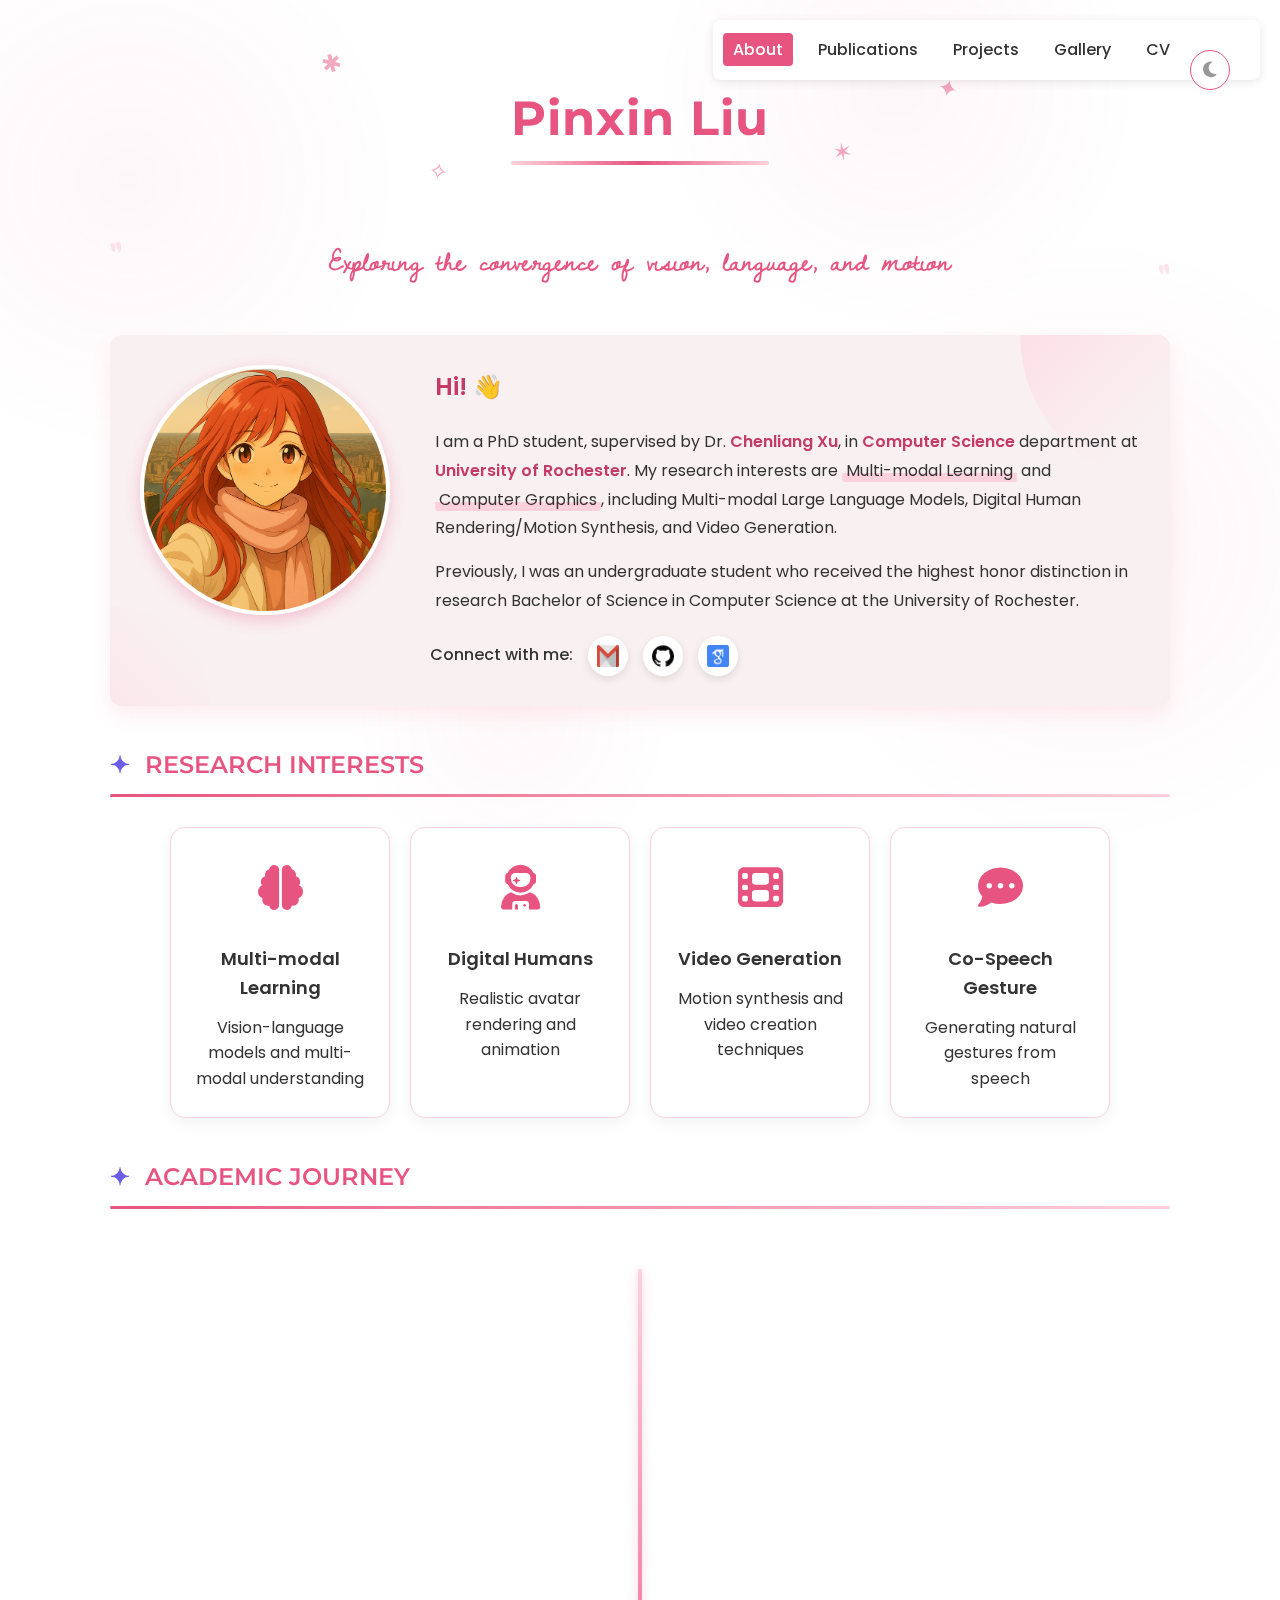
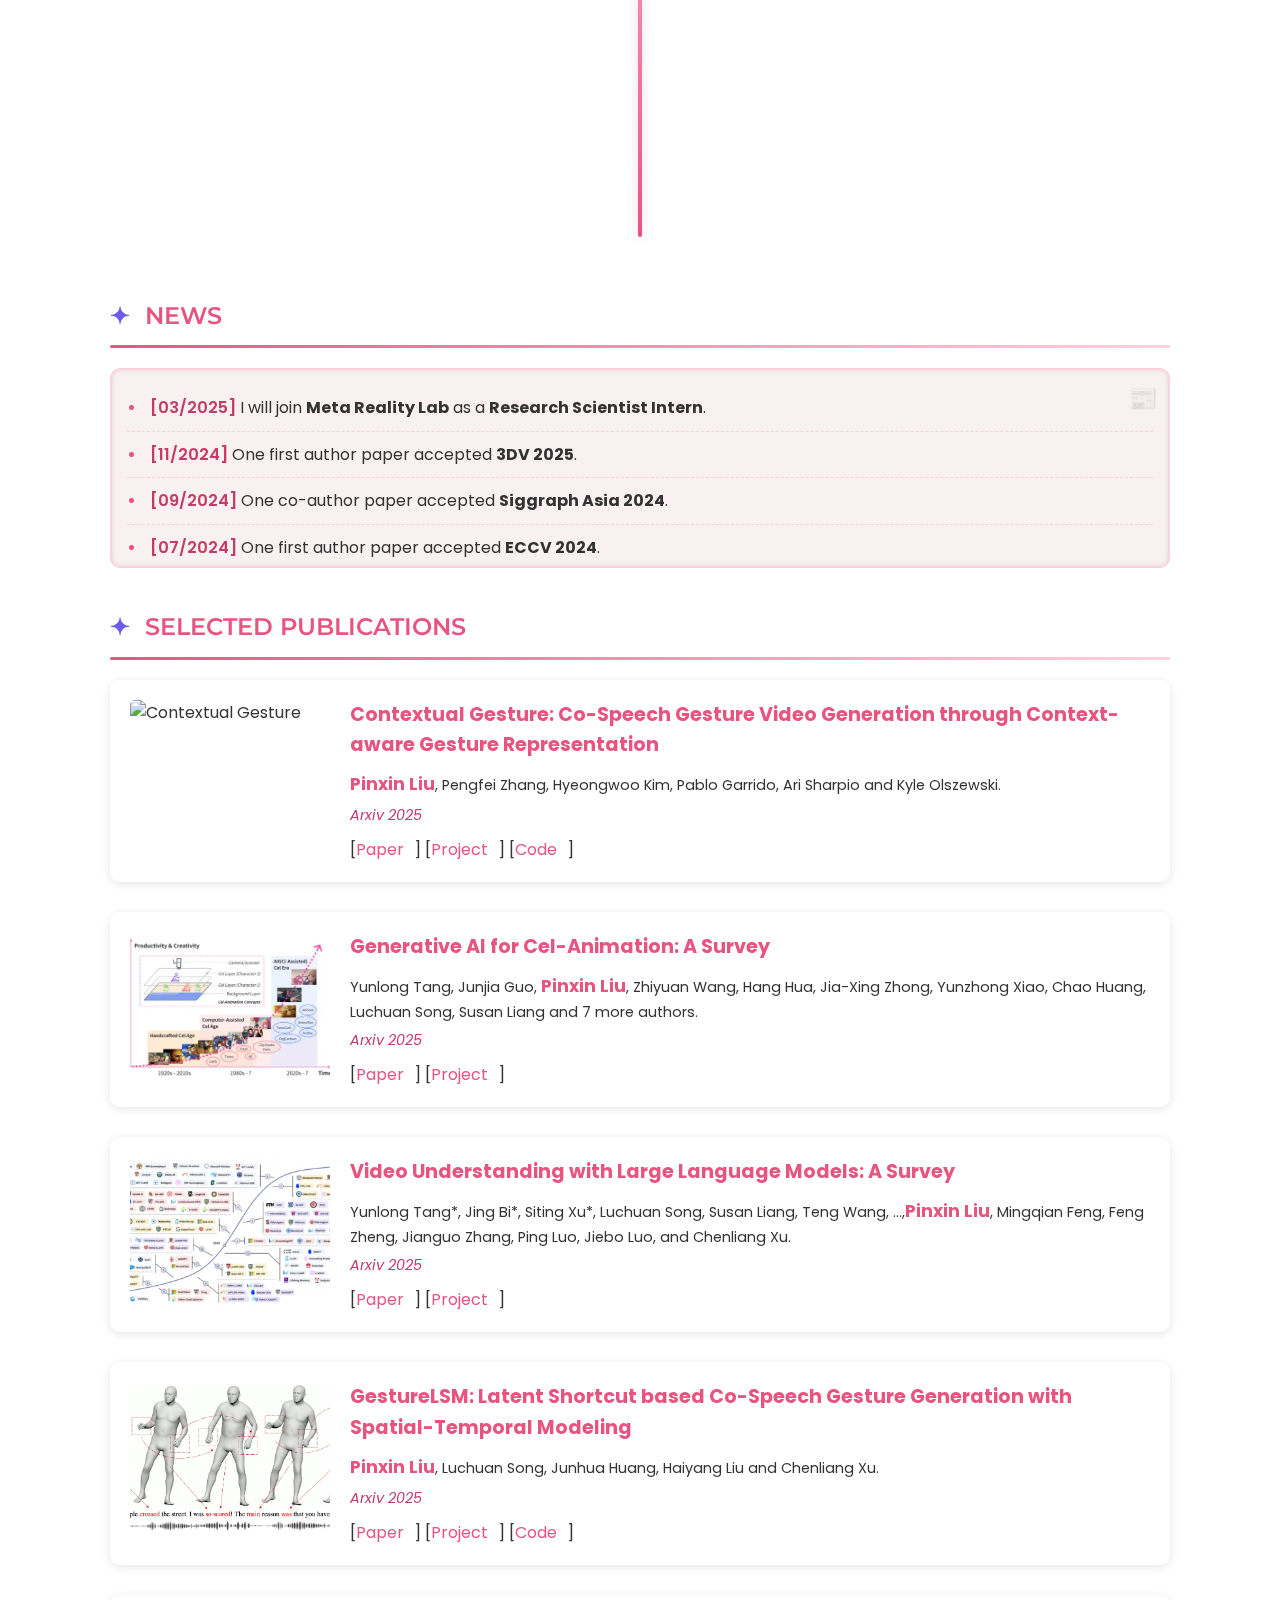
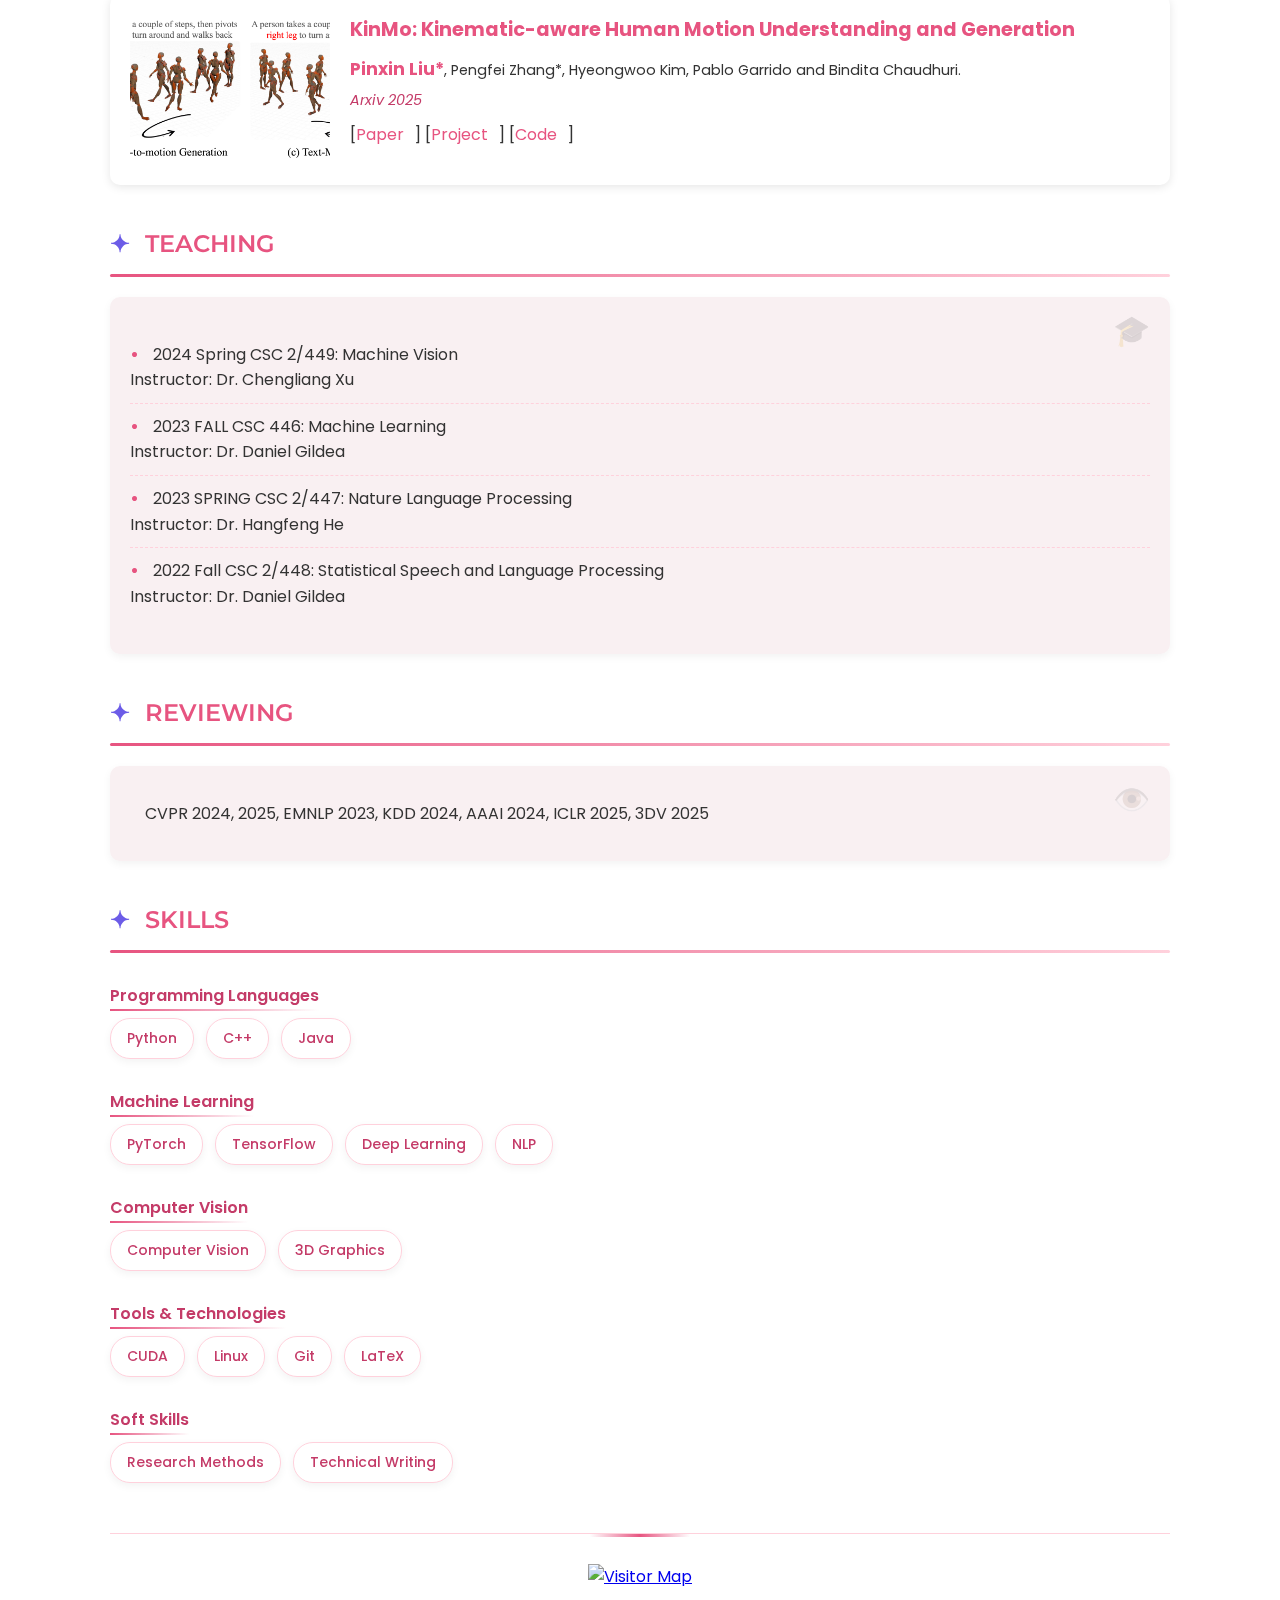
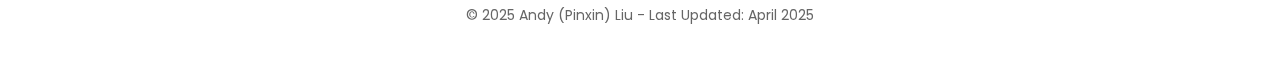
==== commit a969c9ee: "modify the home page" ====
--- a/index.html
+++ b/index.html
@@ -28,11 +28,22 @@
         <div class="loader-circle"></div>
     </div>
     
-    <!-- Dark Mode Toggle -->
-    <div class="theme-toggle" id="themeToggle">
-        <div class="toggle-icon sun-icon"><i class="fas fa-sun"></i></div>
-        <div class="toggle-icon moon-icon"><i class="fas fa-moon"></i></div>
-    </div>
+    <!-- Navigation Menu -->
+    <nav class="main-nav">
+        <ul>
+            <li><a href="index.html" class="active">About</a></li>
+            <li><a href="publications.html">Publications</a></li>
+            <li><a href="projects.html">Projects</a></li>
+            <li><a href="gallery.html">Gallery</a></li>
+            <li><a href="cv.html">CV</a></li>
+            <li class="theme-toggle-container">
+                <div class="theme-toggle" id="themeToggle">
+                    <div class="toggle-icon sun-icon"><i class="fas fa-sun"></i></div>
+                    <div class="toggle-icon moon-icon"><i class="fas fa-moon"></i></div>
+                </div>
+            </li>
+        </ul>
+    </nav>
     
     <!-- Back to Top Button -->
     <div class="back-to-top" id="backToTop">
@@ -40,442 +51,330 @@
     </div>
     
     <div id="main">
-        <div class="name-container">
-            <span class="name-decoration decoration-1">✱</span>
-            <span class="name-decoration decoration-2">✦</span>
-            <span class="name-decoration decoration-3">✧</span>
-            <span class="name-decoration decoration-4">✶</span>
-            <div class="name">
-                Pinxin Liu
-            </div>
-        </div>
-        
-        <div class="quote">
-            Exploring the convergence of vision, language, and motion
-        </div>
-        
-        <div class="profile-container">
-            <!-- Left side - Slideshow -->
-            <div class="slideshow-container">
-                <div class="slide fade">
-                    <img src="./index/avatar-1.png" alt="Andy Liu">
-                </div>
-                <div class="slide fade">
-                    <img src="./index/avatar-2.png" alt="Andy Liu">
-                </div>
-                <div class="slide fade">
-                    <img src="./index/avatar-3.png" alt="Andy Liu">
-                </div>
-                <div class="slide fade">
-                    <img src="./index/avatar-4.png" alt="Andy Liu">
-                </div>
-                <div class="slide fade">
-                    <img src="./index/avatar-5.png" alt="Andy Liu">
-                </div>
-                <div class="slide fade">
-                    <img src="./index/avatar-6.png" alt="Andy Liu">
-                </div>
-                <div class="slide fade">
-                    <img src="./index/avatar-7.png" alt="Andy Liu">
-                </div>
-                <div class="slide fade">
-                    <img src="./index/avatar-8.png" alt="Andy Liu">
-                </div>
-            </div>
-
-            <!-- Right side - Bio content -->
-            <div class="bio-content">
-                <div class="bio_format">
-                    <p>Hi! 👋</p>
-                    
-                    <p>I am a PhD student, supervised by Dr. <a href="https://www.cs.rochester.edu/~cxu22/">Chenliang Xu</a>, 
-                    in <a href="https://www.cs.rochester.edu/">Computer Science</a> department at <a href="https://rochester.edu/">University of Rochester</a>.
-                    
-                    My research interests are <span class="highlight">Multi-modal Learning</span> and <span class="highlight">Computer Graphics</span>, including Multi-modal Large Language Models, Digital Human Rendering/Motion Synthesis, and Video Generation.</p>
-                    
-                    <p>Previously, I was an undergraduate student who received the highest honor distinction in research Bachelor of Science in Computer Science at the University of Rochester.</p>
-                    
-                    <div class="social-links">
-                        <span>Connect with me:</span>
-                        <a href="mailto:pliu23@u.rochester.edu"><img src="index/gmail_logo.png" alt="Email"></a>
-                        <a href="https://github.com/andypinxinliu" target="_blank"><img src="index/github_logo.png" alt="GitHub"></a>
-                        <a href="https://scholar.google.com/citations?user=ZJQldrQAAAAJ&hl=en" target="_blank"><img src="index/google_scholar_logo.png" alt="Google Scholar"></a>
-                    </div>
-                </div>
-            </div>
-        </div>
-        
-        <!-- Research Interests Section -->
-        <div>
-            <span class="category">RESEARCH INTERESTS</span>
-            <hr class="line">
-            <div class="research-interests">
-                <div class="research-card">
-                    <div class="research-icon">
-                        <i class="fas fa-brain"></i>
-                    </div>
-                    <div class="research-title">Multi-modal Learning</div>
-                    <p>Vision-language models and multi-modal understanding</p>
-                </div>
-                <div class="research-card">
-                    <div class="research-icon">
-                        <i class="fas fa-user-astronaut"></i>
-                    </div>
-                    <div class="research-title">Digital Humans</div>
-                    <p>Realistic avatar rendering and animation</p>
-                </div>
-                <div class="research-card">
-                    <div class="research-icon">
-                        <i class="fas fa-film"></i>
-                    </div>
-                    <div class="research-title">Video Generation</div>
-                    <p>Motion synthesis and video creation techniques</p>
-                </div>
-                <div class="research-card">
-                    <div class="research-icon">
-                        <i class="fas fa-comment-dots"></i>
-                    </div>
-                    <div class="research-title">Co-Speech Gesture</div>
-                    <p>Generating natural gestures from speech</p>
-                </div>
-            </div>
-        </div>
-        
-        <!-- Timeline Section -->
-        <div>
-            <span class="category">ACADEMIC JOURNEY</span>
-            <hr class="line">
-            <div class="timeline">
-
-                <div class="timeline-container right">
-                    <div class="timeline-content">
-                        <div class="timeline-year">May 2025 - August 2025</div>
-                        <p class="timeline-text">Research Scientist Intern, Meta Reality Lab</p>
-                    </div>
-                </div>
-
-                <div class="timeline-container">
-                    <div class="timeline-content">
-                        <div class="timeline-year"> Jan 2025 - Present</div>
-                        <p class="timeline-text">PhD in Computer Science, University of Rochester</p>
-                    </div>
-                </div>
-                
-                <div class="timeline-container">
-                    <div class="timeline-content">
-                        <div class="timeline-year">May 2024 - Dec 2024</div>
-                        <p class="timeline-text">Research Scientist Intern, FlawlessAI</p>
-                    </div>
-                </div>
-                <div class="timeline-container right">
-                    <div class="timeline-content">
-                        <div class="timeline-year">July 2020 - May 2024</div>
-                        <p class="timeline-text">BS in Computer Science with Highest Honor, University of Rochester</p>
-                    </div>
-                </div>
-            </div>
-        </div>
-        
-        
-        
-        <div>
-            <span class="category">NEWS</span>
-            <hr class="line">
-            <div class="news-container">
-                <ul class="item_content">
-                    <li>
-                        <span><span class="news-item-date">[03/2025]</span> I will join <b>Meta Reality Lab</b> as a <b>Research Scientist Intern</b>.</span>
-                    </li>
-                    <li>
-                        <span><span class="news-item-date">[11/2024]</span> One first author paper accepted <b>3DV 2025</b>.</span>
-                    </li>
-                    <li>
-                        <span><span class="news-item-date">[09/2024]</span> One co-author paper accepted <b>Siggraph Asia 2024</b>.</span>
-                    </li>
-                    <li>
-                        <span><span class="news-item-date">[07/2024]</span> One first author paper accepted <b>ECCV 2024</b>.</span>
-                    </li>
-                    <li>
-                        <span><span class="news-item-date">[06/2024]</span> Joined <b>FlawlessAI</b> as a <b>Research Scientist Intern</b>.</span>
-                    </li>
-                    <li>
-                        <span><span class="news-item-date">[05/2024]</span> I received a BS degree in Computer Science with the <b>Highest Honor Distinction</b> in Research.</span>
-                    </li>
-                    <li>
-                        <span><span class="news-item-date">[05/2024]</span> One co-authored paper accepted to <b>Interspeech 2024</b>.</span>
-                    </li>
-                    <li>
-                        <span><span class="news-item-date">[05/2024]</span> One first-authored paper accepted to <b>ACL 2024</b>.</span>
-                    </li>
-                    <li>
-                        <span><span class="news-item-date">[04/2024]</span> I was honored as the National Student Employee of the Year for 2024, selected from a highly competitive pool of six candidates across the country.</span>
-                    </li>
-                    <li>
-                        <span><span class="news-item-date">[12/2023]</span> One first-authored paper accepted to <b>ICASSP 2024</b>.</span>
-                    </li>
-                    <li>
-                        <span><span class="news-item-date">[01/2023]</span> One co-authored paper accepted to <b>AAAI 2021 Workshop</b>.</span>
-                    </li>
-                </ul>
-            </div>
-        </div>
-        
-        <div>
-            <span class="category">PAPERS</span>
-            <hr class="line">
-            <ol class="papers-list">
-                <li class="item_format">
-                    <img src="./research/contextural-gesture-teaser.png" class="img_format" alt="Contextual Gesture">
-                    <div class="title_format">
-                        <b>Contextual Gesture: Co-Speech Gesture Video Generation through Context-aware Gesture Representation</b>
-                        <span class="author_format"><b style="color: var(--primary-color); display: inline;">Pinxin Liu</b>, Pengfei Zhang, Hyeongwoo Kim, Pablo Garrido, Ari Sharpio and Kyle Olszewski.</span>
-                        <span class="venue_format"><em style="color: var(--primary-dark)">Arxiv 2025</em></span>
-                        <div class="link_format">
-                            [<a href="https://arxiv.org/abs/2502.07239">Paper</a>]
-                            [<a href="https://andypinxinliu.github.io/Contextual-Gesture/">Project</a>]
-                            [<a href="https://andypinxinliu.github.io/Contextual-Gesture/">Code</a>]
-                        </div>
-                    </div>
-                </li>
-
-                <li class="item_format">
-                    <img src="./research/ai4anime-teaser.webp" class="img_format" alt="Ai4Anime">
-                    <div class="title_format">
-                        <b>Generative AI for Cel-Animation: A Survey</b>
-                        <span class="author_format">Yunlong Tang, Junjia Guo, <b style="color: var(--primary-color); display: inline;">Pinxin Liu</b>, Zhiyuan Wang, Hang Hua, Jia-Xing Zhong, Yunzhong Xiao, Chao Huang, Luchuan Song, Susan Liang and 7 more authors.</span>
-                        <span class="venue_format"><em style="color: var(--primary-dark)">Arxiv 2025</em></span>
-                        <div class="link_format">
-                            [<a href="https://arxiv.org/pdf/2501.06250">Paper</a>]
-                            [<a href="https://github.com/yunlong10/Awesome-AI4Animation">Project</a>]
-                        </div>
-                    </div>
-                </li>
-
-
-                <li class="item_format">
-                    <img src="./research/vidllm-survey-teaser.webp" class="img_format" alt="Ai4Anime">
-                    <div class="title_format">
-                        <b>Video Understanding with Large Language Models: A Survey</b>
-                        <span class="author_format">Yunlong Tang*, Jing Bi*, Siting Xu*, Luchuan Song, Susan Liang, Teng Wang, ...,<b style="color: var(--primary-color); display: inline;">Pinxin Liu</b>, Mingqian Feng, Feng Zheng, Jianguo Zhang, Ping Luo, Jiebo Luo, and Chenliang Xu.</span>
-                        <span class="venue_format"><em style="color: var(--primary-dark)">Arxiv 2025</em></span>
-                        <div class="link_format">
-                            [<a href="https://arxiv.org/pdf/2312.17432">Paper</a>]
-                            [<a href="https://github.com/yunlong10/Awesome-LLMs-for-Video-Understanding">Project</a>]
-                        </div>
-                    </div>
-                </li>
-
-                <li class="item_format">
-                    <img src="./research/gesturelsm-teaser.jpg" class="img_format" alt="GestureLSM">
-                    <div class="title_format">
-                        <b>GestureLSM: Latent Shortcut based Co-Speech Gesture Generation with Spatial-Temporal Modeling</b>
-                        <span class="author_format"><b style="color: var(--primary-color); display: inline;">Pinxin Liu</b>, Luchuan Song, Junhua Huang, Haiyang Liu and Chenliang Xu.</span>
-                        <span class="venue_format"><em style="color: var(--primary-dark)">Arxiv 2025</em></span>
-                        <div class="link_format">
-                            [<a href="https://arxiv.org/abs/2501.18898">Paper</a>]
-                            [<a href="https://andypinxinliu.github.io/GestureLSM/">Project</a>]
-                            [<a href="https://github.com/andypinxinliu/GestureLSM">Code</a>]
-                        </div>
-                    </div>
-                </li>
-
-                <li class="item_format">
-                    <img src="./research/kinmo_teaser.png" class="img_format" alt="KinMo">
-                    <div class="title_format">
-                        <b>KinMo: Kinematic-aware Human Motion Understanding and Generation</b>
-                        <span class="author_format"><b style="color: var(--primary-color); display: inline;">Pinxin Liu*</b>, Pengfei Zhang*, Hyeongwoo Kim, Pablo Garrido and Bindita Chaudhuri.</span>
-                        <span class="venue_format"><em style="color: var(--primary-dark)">Arxiv 2025</em></span>
-                        <div class="link_format">
-                            [<a href="https://arxiv.org/abs/2411.15472v1">Paper</a>]
-                            [<a href="https://andypinxinliu.github.io/KinMo/">Project</a>]
-                            [<a href="https://andypinxinliu.github.io/KinMo/">Code</a>]
-                        </div>
-                    </div>
-                </li>
-
-                <li class="item_format">
-                    <img src="./research/3dv-teaser.jpg" class="img_format" alt="GaussianStyle">
-                    <div class="title_format">
-                        <b>GaussianStyle: Gaussian Head Avatar via StyleGAN</b>
-                        <span class="author_format"><b style="color: var(--primary-color); display: inline;">Pinxin Liu</b>, Luchuan Song, Daoan Zhang, Hang Hua, Yunlong Tang, Huaijin Tu, Jiebo Luo and Chenliang Xu.</span>
-                        <span class="venue_format"><em style="color: var(--primary-dark)">3DV 2025</em></span>
-                        <div class="link_format">
-                            [<a href="https://arxiv.org/abs/2402.00827">Paper</a>]
-                            [<a href="https://andypinxinliu.github.io/GaussianStyle/">Project</a>]
-                            [<a href="https://github.com/andypinxinliu/HumanFaceProject/tree/main/assets/GaussianStyle">Code</a>]
-                        </div>
-                    </div>
-                </li>
-
-                <li class="item_format">
-                    <img src="./research/TextToon-teaser.jpg" class="img_format" alt="TextToon">
-                    <div class="title_format">
-                        <b>Texttoon: Real-time text toonify head avatar from single video</b>
-                        <span class="author_format">Luchuan Song, Lele Chen, Celong Liu, <b style="color: var(--primary-color); display: inline;">Pinxin Liu</b>, and Chenliang Xu.</span>
-                        <span class="venue_format"><em style="color: var(--primary-dark)">Siggraph Asia 2024</em></span>
-                        <div class="link_format">
-                            [<a href="https://arxiv.org/abs/2401.09386">Paper</a>]
-                            [<a href="https://github.com/Songluchuan/Tri2plane">Project</a>]
-                            [<a href="https://github.com/Songluchuan/Tri2plane">Code</a>]
-                            [<a href="https://github.com/Songluchuan/Tri2plane">Demo</a>]
-                        </div>
-                    </div>
-                </li>
-
-                <li class="item_format">
-                    <img src="./research/tri-plane_teaser.jpeg" class="img_format" alt="Tri^2-plane">
-                    <div class="title_format">
-                        <b>Tri^{2}-plane: Thinking Head Avatar via Feature Pyramid</b>
-                        <span class="author_format">Luchuan Song, <b style="color: var(--primary-color); display: inline;">Pinxin Liu</b>, Lele Chen, Celong Liu and Chenliang Xu.</span>
-                        <span class="venue_format"><em style="color: var(--primary-dark)">ECCV 2024</em></span>
-                        <div class="link_format">
-                            [<a href="https://arxiv.org/abs/2401.09386">Paper</a>]
-                            [<a href="https://github.com/Songluchuan/Tri2plane">Project</a>]
-                            [<a href="https://github.com/Songluchuan/Tri2plane">Code</a>]
-                            [<a href="https://github.com/Songluchuan/Tri2plane">Demo</a>]
-                        </div>
-                    </div>
-                </li>
-
-                <li class="item_format">
-                    <img src="./research/debate-teaser.jpg" class="img_format" alt="Tri^2-plane">
-                    <div class="title_format">
-                        <b>An Empirical Analysis on Large Language Models in Debate Evaluation</b>
-                        <span class="author_format">Xinyi Liu, <b style="color: var(--primary-color); display: inline;">Pinxin Liu</b>, and Hangfeng He.</span>
-                        <span class="venue_format"><em style="color: var(--primary-dark)">ACL 2024</em></span>
-                        <div class="link_format">
-                            [<a href="https://arxiv.org/pdf/2406.00050">Paper</a>]
-                            [<a href="https://github.com/XinyiLiu0227/LLM_Debate_Bias">Code</a>]
-                        </div>
-                    </div>
-                </li>
-
-                <li class="item_format">
-                    <img src="./research/gtr-teaser.jpg" class="img_format" alt="Tri^2-plane">
-                    <div class="title_format">
-                        <b>Articulatory Phonetics Informed Controllable Expressive Speech Synthesis</b>
-                        <span class="author_format">Zehua Kcriss Li, Meiying Melissa Chen, Yi Zhong, <b style="color: var(--primary-color); display: inline;">Pinxin Liu</b>, and Zhiyao Duan.</span>
-                        <span class="venue_format"><em style="color: var(--primary-dark)">Interspeech 2024</em></span>
-                        <div class="link_format">
-                            [<a href="https://arxiv.org/abs/2406.10514">Paper</a>]
-                            [<a href="https://demo.gtr-voice.com/">Demo</a>]
-                            [<a href="https://github.com/ZehuaKcrissLi/GTR-Voice">Code</a>]
-                        </div>
-                    </div>
-                </li>
-
-                <li class="item_format">
-                    <img src="./research/pipeline_icassp.png" class="img_format" alt="Adaptive Super Resolution">
-                    <div class="title_format">
-                        <b>Adaptive Super Resolution For One-Shot Talking-Head Generation</b>
-                        <span class="author_format">Luchuan Song, <b style="color: var(--primary-color); display: inline;">Pinxin Liu</b>, Guojun Yin, Chenliang Xu.</span>
-                        <span class="venue_format"><em style="color: var(--primary-dark)">ICASSP 2024</em></span>
-                        <div class="link_format">
-                            [<a href="https://github.com/Songluchuan/AdaSR-TalkingHead/">Paper</a>]
-                            [<a href="https://github.com/Songluchuan/AdaSR-TalkingHead/">Project</a>]
-                            [<a href="https://github.com/Songluchuan/AdaSR-TalkingHead/">Code</a>]
-                        </div>
-                    </div>
-                </li>
-
-                <li class="item_format">
-                    <img src="./research/commonsense.png" class="img_format" alt="Commonsense Reasoning">
-                    <div class="title_format">
-                        <b>Contextualized Multi-Step Commonsense Reasoning through Context Extension</b>
-                        <span class="author_format">Hecong Wang, Erqian Xu, <b style="color: var(--primary-color); display: inline;">Pinxin Liu</b>, Zijian Meng, Zhen Bai.</span>
-                        <span class="venue_format"><em style="color: var(--primary-dark)">AAAI Workshop 2023</em></span>
-                        <div class="link_format">
-                            [<a href="https://r2hcai.github.io/AAAI-23/files/CameraReadys/47.pdf">Paper</a>]
-                        </div>
-                    </div>
-                </li>
-            </ol>
-        </div>
-        
-        <div>
-            <span class="category">TEACHING</span>
-            <hr class="line">
-            <div class="teaching-section">
-                <ul class="item_content">
-                    <li>
-                        <span class="course-name">2024 Spring CSC 2/449: Machine Vision</span>
-                        <div class="instructor">Instructor: Dr. Chengliang Xu</div>
-                    </li>
-                    <li>
-                        <span class="course-name">2023 FALL CSC 446: Machine Learning</span>
-                        <div class="instructor">Instructor: Dr. Daniel Gildea</div>
-                    </li>
-                    <li>
-                        <span class="course-name">2023 SPRING CSC 2/447: Nature Language Processing</span>
-                        <div class="instructor">Instructor: Dr. Hangfeng He</div>
-                    </li>
-                    <li>
-                        <span class="course-name">2022 Fall CSC 2/448: Statistical Speech and Language Processing</span>
-                        <div class="instructor">Instructor: Dr. Daniel Gildea</div>
-                    </li>
-                </ul>
-            </div>
-        </div>
-
-        <div>
-            <span class="category">REVIEWING</span>
-            <hr class="line">
-            <div class="reviewing-section">
-                <p style="padding: 15px;">CVPR 2024, 2025, EMNLP 2023, KDD 2024, AAAI 2024, ICLR 2025, 3DV 2025</p>
-            </div>
-        </div>
-
-        <!-- Skills Section -->
-        <div>
-            <span class="category">SKILLS</span>
-            <hr class="line">
-            <div class="skills-container">
-                <div class="skills-category">
-                    <div class="skills-category-title">Programming Languages</div>
-                    <div class="skills-group">
-                        <div class="skill-tag">Python</div>
-                        <div class="skill-tag">C++</div>
-                        <div class="skill-tag">Java</div>
-                    </div>
-                </div>
-                
-                <div class="skills-category">
-                    <div class="skills-category-title">Machine Learning</div>
-                    <div class="skills-group">
-                        <div class="skill-tag">PyTorch</div>
-                        <div class="skill-tag">TensorFlow</div>
-                        <div class="skill-tag">Deep Learning</div>
-                        <div class="skill-tag">NLP</div>
-                    </div>
-                </div>
-                
-                <div class="skills-category">
-                    <div class="skills-category-title">Computer Vision</div>
-                    <div class="skills-group">
-                        <div class="skill-tag">Computer Vision</div>
-                        <div class="skill-tag">3D Graphics</div>
-                    </div>
-                </div>
-                
-                <div class="skills-category">
-                    <div class="skills-category-title">Tools & Technologies</div>
-                    <div class="skills-group">
-                        <div class="skill-tag">CUDA</div>
-                        <div class="skill-tag">Linux</div>
-                        <div class="skill-tag">Git</div>
-                        <div class="skill-tag">LaTeX</div>
-                    </div>
-                </div>
-                
-                <div class="skills-category">
-                    <div class="skills-category-title">Soft Skills</div>
-                    <div class="skills-group">
-                        <div class="skill-tag">Research Methods</div>
-                        <div class="skill-tag">Technical Writing</div>
-                    </div>
-                </div>
-            </div>
-        </div>
+        <!-- About Section -->
+        <section id="about" class="section active">
+            <div class="name-container">
+                <span class="name-decoration decoration-1">✱</span>
+                <span class="name-decoration decoration-2">✦</span>
+                <span class="name-decoration decoration-3">✧</span>
+                <span class="name-decoration decoration-4">✶</span>
+                <div class="name">
+                    Pinxin Liu
+                </div>
+            </div>
+            
+            <div class="quote">
+                Exploring the convergence of vision, language, and motion
+            </div>
+            
+            <div class="profile-container">
+                <!-- Left side - Slideshow -->
+                <div class="slideshow-container">
+                    <div class="slide fade">
+                        <img src="./index/avatar-1.png" alt="Andy Liu">
+                    </div>
+                    <div class="slide fade">
+                        <img src="./index/avatar-2.png" alt="Andy Liu">
+                    </div>
+                    <div class="slide fade">
+                        <img src="./index/avatar-3.png" alt="Andy Liu">
+                    </div>
+                    <div class="slide fade">
+                        <img src="./index/avatar-4.png" alt="Andy Liu">
+                    </div>
+                    <div class="slide fade">
+                        <img src="./index/avatar-5.png" alt="Andy Liu">
+                    </div>
+                    <div class="slide fade">
+                        <img src="./index/avatar-6.png" alt="Andy Liu">
+                    </div>
+                    <div class="slide fade">
+                        <img src="./index/avatar-7.png" alt="Andy Liu">
+                    </div>
+                    <div class="slide fade">
+                        <img src="./index/avatar-8.png" alt="Andy Liu">
+                    </div>
+                </div>
+
+                <!-- Right side - Bio content -->
+                <div class="bio-content">
+                    <div class="bio_format">
+                        <p>Hi! 👋</p>
+                        
+                        <p>I am a PhD student, supervised by Dr. <a href="https://www.cs.rochester.edu/~cxu22/">Chenliang Xu</a>, 
+                        in <a href="https://www.cs.rochester.edu/">Computer Science</a> department at <a href="https://rochester.edu/">University of Rochester</a>.
+                        
+                        My research interests are <span class="highlight">Multi-modal Learning</span> and <span class="highlight">Computer Graphics</span>, including Multi-modal Large Language Models, Digital Human Rendering/Motion Synthesis, and Video Generation.</p>
+                        
+                        <p>Previously, I was an undergraduate student who received the highest honor distinction in research Bachelor of Science in Computer Science at the University of Rochester.</p>
+                        
+                        <div class="social-links">
+                            <span>Connect with me:</span>
+                            <a href="mailto:pliu23@u.rochester.edu"><img src="index/gmail_logo.png" alt="Email"></a>
+                            <a href="https://github.com/andypinxinliu" target="_blank"><img src="index/github_logo.png" alt="GitHub"></a>
+                            <a href="https://scholar.google.com/citations?user=ZJQldrQAAAAJ&hl=en" target="_blank"><img src="index/google_scholar_logo.png" alt="Google Scholar"></a>
+                        </div>
+                    </div>
+                </div>
+            </div>
+            
+            <!-- Research Interests Section -->
+            <div>
+                <span class="category">RESEARCH INTERESTS</span>
+                <hr class="line">
+                <div class="research-interests">
+                    <div class="research-card">
+                        <div class="research-icon">
+                            <i class="fas fa-brain"></i>
+                        </div>
+                        <div class="research-title">Multi-modal Learning</div>
+                        <p>Vision-language models and multi-modal understanding</p>
+                    </div>
+                    <div class="research-card">
+                        <div class="research-icon">
+                            <i class="fas fa-user-astronaut"></i>
+                        </div>
+                        <div class="research-title">Digital Humans</div>
+                        <p>Realistic avatar rendering and animation</p>
+                    </div>
+                    <div class="research-card">
+                        <div class="research-icon">
+                            <i class="fas fa-film"></i>
+                        </div>
+                        <div class="research-title">Video Generation</div>
+                        <p>Motion synthesis and video creation techniques</p>
+                    </div>
+                    <div class="research-card">
+                        <div class="research-icon">
+                            <i class="fas fa-comment-dots"></i>
+                        </div>
+                        <div class="research-title">Co-Speech Gesture</div>
+                        <p>Generating natural gestures from speech</p>
+                    </div>
+                </div>
+            </div>
+
+            <!-- Academic Journey Section -->
+            <div>
+                <span class="category">ACADEMIC JOURNEY</span>
+                <hr class="line">
+                <div class="timeline">
+                    <div class="timeline-container right">
+                        <div class="timeline-content">
+                            <div class="timeline-year">May 2025 - August 2025</div>
+                            <p class="timeline-text">Research Scientist Intern, Meta Reality Lab</p>
+                        </div>
+                    </div>
+
+                    <div class="timeline-container">
+                        <div class="timeline-content">
+                            <div class="timeline-year">Jan 2025 - Present</div>
+                            <p class="timeline-text">PhD in Computer Science, University of Rochester</p>
+                        </div>
+                    </div>
+                    
+                    <div class="timeline-container">
+                        <div class="timeline-content">
+                            <div class="timeline-year">May 2024 - Dec 2024</div>
+                            <p class="timeline-text">Research Scientist Intern, FlawlessAI</p>
+                        </div>
+                    </div>
+                    <div class="timeline-container right">
+                        <div class="timeline-content">
+                            <div class="timeline-year">July 2020 - May 2024</div>
+                            <p class="timeline-text">BS in Computer Science with Highest Honor, University of Rochester</p>
+                        </div>
+                    </div>
+                </div>
+            </div>
+
+            <!-- News Section -->
+            <div>
+                <span class="category">NEWS</span>
+                <hr class="line">
+                <div class="news-container">
+                    <ul class="item_content">
+                        <li>
+                            <span><span class="news-item-date">[03/2025]</span> I will join <b>Meta Reality Lab</b> as a <b>Research Scientist Intern</b>.</span>
+                        </li>
+                        <li>
+                            <span><span class="news-item-date">[11/2024]</span> One first author paper accepted <b>3DV 2025</b>.</span>
+                        </li>
+                        <li>
+                            <span><span class="news-item-date">[09/2024]</span> One co-author paper accepted <b>Siggraph Asia 2024</b>.</span>
+                        </li>
+                        <li>
+                            <span><span class="news-item-date">[07/2024]</span> One first author paper accepted <b>ECCV 2024</b>.</span>
+                        </li>
+                        <li>
+                            <span><span class="news-item-date">[06/2024]</span> Joined <b>FlawlessAI</b> as a <b>Research Scientist Intern</b>.</span>
+                        </li>
+                    </ul>
+                </div>
+            </div>
+
+            <!-- Selected Publications Section -->
+            <div>
+                <span class="category">SELECTED PUBLICATIONS</span>
+                <hr class="line">
+                <ol class="papers-list">
+                    <li class="item_format">
+                        <img src="./research/contextural-gesture-teaser.png" class="img_format" alt="Contextual Gesture">
+                        <div class="title_format">
+                            <b>Contextual Gesture: Co-Speech Gesture Video Generation through Context-aware Gesture Representation</b>
+                            <span class="author_format"><b style="color: var(--primary-color); display: inline;">Pinxin Liu</b>, Pengfei Zhang, Hyeongwoo Kim, Pablo Garrido, Ari Sharpio and Kyle Olszewski.</span>
+                            <span class="venue_format"><em style="color: var(--primary-dark)">Arxiv 2025</em></span>
+                            <div class="link_format">
+                                [<a href="https://arxiv.org/abs/2502.07239">Paper</a>]
+                                [<a href="https://andypinxinliu.github.io/Contextual-Gesture/">Project</a>]
+                                [<a href="https://andypinxinliu.github.io/Contextual-Gesture/">Code</a>]
+                            </div>
+                        </div>
+                    </li>
+
+                    <li class="item_format">
+                        <img src="./research/ai4anime-teaser.webp" class="img_format" alt="Ai4Anime">
+                        <div class="title_format">
+                            <b>Generative AI for Cel-Animation: A Survey</b>
+                            <span class="author_format">Yunlong Tang, Junjia Guo, <b style="color: var(--primary-color); display: inline;">Pinxin Liu</b>, Zhiyuan Wang, Hang Hua, Jia-Xing Zhong, Yunzhong Xiao, Chao Huang, Luchuan Song, Susan Liang and 7 more authors.</span>
+                            <span class="venue_format"><em style="color: var(--primary-dark)">Arxiv 2025</em></span>
+                            <div class="link_format">
+                                [<a href="https://arxiv.org/pdf/2501.06250">Paper</a>]
+                                [<a href="https://github.com/yunlong10/Awesome-AI4Animation">Project</a>]
+                            </div>
+                        </div>
+                    </li>
+
+                    <li class="item_format">
+                        <img src="./research/vidllm-survey-teaser.webp" class="img_format" alt="Ai4Anime">
+                        <div class="title_format">
+                            <b>Video Understanding with Large Language Models: A Survey</b>
+                            <span class="author_format">Yunlong Tang*, Jing Bi*, Siting Xu*, Luchuan Song, Susan Liang, Teng Wang, ...,<b style="color: var(--primary-color); display: inline;">Pinxin Liu</b>, Mingqian Feng, Feng Zheng, Jianguo Zhang, Ping Luo, Jiebo Luo, and Chenliang Xu.</span>
+                            <span class="venue_format"><em style="color: var(--primary-dark)">Arxiv 2025</em></span>
+                            <div class="link_format">
+                                [<a href="https://arxiv.org/pdf/2312.17432">Paper</a>]
+                                [<a href="https://github.com/yunlong10/Awesome-LLMs-for-Video-Understanding">Project</a>]
+                            </div>
+                        </div>
+                    </li>
+
+                    <li class="item_format">
+                        <img src="./research/gesturelsm-teaser.jpg" class="img_format" alt="GestureLSM">
+                        <div class="title_format">
+                            <b>GestureLSM: Latent Shortcut based Co-Speech Gesture Generation with Spatial-Temporal Modeling</b>
+                            <span class="author_format"><b style="color: var(--primary-color); display: inline;">Pinxin Liu</b>, Luchuan Song, Junhua Huang, Haiyang Liu and Chenliang Xu.</span>
+                            <span class="venue_format"><em style="color: var(--primary-dark)">Arxiv 2025</em></span>
+                            <div class="link_format">
+                                [<a href="https://arxiv.org/abs/2501.18898">Paper</a>]
+                                [<a href="https://andypinxinliu.github.io/GestureLSM/">Project</a>]
+                                [<a href="https://github.com/andypinxinliu/GestureLSM">Code</a>]
+                            </div>
+                        </div>
+                    </li>
+
+                    <li class="item_format">
+                        <img src="./research/kinmo_teaser.png" class="img_format" alt="KinMo">
+                        <div class="title_format">
+                            <b>KinMo: Kinematic-aware Human Motion Understanding and Generation</b>
+                            <span class="author_format"><b style="color: var(--primary-color); display: inline;">Pinxin Liu*</b>, Pengfei Zhang*, Hyeongwoo Kim, Pablo Garrido and Bindita Chaudhuri.</span>
+                            <span class="venue_format"><em style="color: var(--primary-dark)">Arxiv 2025</em></span>
+                            <div class="link_format">
+                                [<a href="https://arxiv.org/abs/2411.15472v1">Paper</a>]
+                                [<a href="https://andypinxinliu.github.io/KinMo/">Project</a>]
+                                [<a href="https://andypinxinliu.github.io/KinMo/">Code</a>]
+                            </div>
+                        </div>
+                    </li>
+                </ol>
+            </div>
+
+            <!-- Teaching Section -->
+            <div>
+                <span class="category">TEACHING</span>
+                <hr class="line">
+                <div class="teaching-section">
+                    <ul class="item_content">
+                        <li>
+                            <span class="course-name">2024 Spring CSC 2/449: Machine Vision</span>
+                            <div class="instructor">Instructor: Dr. Chengliang Xu</div>
+                        </li>
+                        <li>
+                            <span class="course-name">2023 FALL CSC 446: Machine Learning</span>
+                            <div class="instructor">Instructor: Dr. Daniel Gildea</div>
+                        </li>
+                        <li>
+                            <span class="course-name">2023 SPRING CSC 2/447: Nature Language Processing</span>
+                            <div class="instructor">Instructor: Dr. Hangfeng He</div>
+                        </li>
+                        <li>
+                            <span class="course-name">2022 Fall CSC 2/448: Statistical Speech and Language Processing</span>
+                            <div class="instructor">Instructor: Dr. Daniel Gildea</div>
+                        </li>
+                    </ul>
+                </div>
+            </div>
+
+            <!-- Reviewing Section -->
+            <div>
+                <span class="category">REVIEWING</span>
+                <hr class="line">
+                <div class="reviewing-section">
+                    <p style="padding: 15px;">CVPR 2024, 2025, EMNLP 2023, KDD 2024, AAAI 2024, ICLR 2025, 3DV 2025</p>
+                </div>
+            </div>
+
+            <!-- Skills Section -->
+            <div>
+                <span class="category">SKILLS</span>
+                <hr class="line">
+                <div class="skills-container">
+                    <div class="skills-category">
+                        <div class="skills-category-title">Programming Languages</div>
+                        <div class="skills-group">
+                            <div class="skill-tag">Python</div>
+                            <div class="skill-tag">C++</div>
+                            <div class="skill-tag">Java</div>
+                        </div>
+                    </div>
+                    
+                    <div class="skills-category">
+                        <div class="skills-category-title">Machine Learning</div>
+                        <div class="skills-group">
+                            <div class="skill-tag">PyTorch</div>
+                            <div class="skill-tag">TensorFlow</div>
+                            <div class="skill-tag">Deep Learning</div>
+                            <div class="skill-tag">NLP</div>
+                        </div>
+                    </div>
+                    
+                    <div class="skills-category">
+                        <div class="skills-category-title">Computer Vision</div>
+                        <div class="skills-group">
+                            <div class="skill-tag">Computer Vision</div>
+                            <div class="skill-tag">3D Graphics</div>
+                        </div>
+                    </div>
+                    
+                    <div class="skills-category">
+                        <div class="skills-category-title">Tools & Technologies</div>
+                        <div class="skills-group">
+                            <div class="skill-tag">CUDA</div>
+                            <div class="skill-tag">Linux</div>
+                            <div class="skill-tag">Git</div>
+                            <div class="skill-tag">LaTeX</div>
+                        </div>
+                    </div>
+                    
+                    <div class="skills-category">
+                        <div class="skills-category-title">Soft Skills</div>
+                        <div class="skills-group">
+                            <div class="skill-tag">Research Methods</div>
+                            <div class="skill-tag">Technical Writing</div>
+                        </div>
+                    </div>
+                </div>
+            </div>
+        </section>
 
         <div class="footer">
             <a href="https://clustrmaps.com/site/1byfb" title="Visit tracker">
@@ -485,6 +384,8 @@
         </div>
     </div>
     
+    <script src="theme.js"></script>
     <script src="slideshow.js" defer></script>
+    <script src="back-to-top.js"></script>
 </body>
 </html>--- a/main.css
+++ b/main.css
@@ -9,6 +9,7 @@
     --border-color: #e75480;
     --card-shadow: 0 10px 20px rgba(231, 84, 128, 0.1);
     --accent-color: #6c5ce7; /* Purple accent */
+    --card-bg: #fff;
 }
 
 * {
@@ -22,10 +23,7 @@
     line-height: 1.6;
     color: var(--text-color);
     background-color: var(--bg-color);
-    background: 
-        linear-gradient(to right, rgba(231, 84, 128, 0.03) 1px, transparent 1px),
-        linear-gradient(to bottom, rgba(231, 84, 128, 0.03) 1px, transparent 1px);
-    background-size: 30px 30px;
+    background: var(--bg-color);
     position: relative;
     overflow-x: hidden;
 }
@@ -670,57 +668,31 @@
 
 /* Papers section */
 .papers-list {
+    list-style: none;
     padding: 0;
-    list-style-type: none;
+    margin: 0;
 }
 
 .item_format {
     display: flex;
-    margin-bottom: 40px;
-    padding: 25px;
-    background-color: var(--section-bg);
+    margin-bottom: 30px;
+    padding: 20px;
+    background: var(--card-bg);
     border-radius: 10px;
-    transition: all 0.3s ease;
-    box-shadow: 0 3px 8px rgba(0, 0, 0, 0.05);
-    position: relative;
-    overflow: hidden;
+    box-shadow: 0 2px 10px rgba(0, 0, 0, 0.1);
+    transition: transform 0.3s ease;
 }
 
 .item_format:hover {
-    box-shadow: 0 8px 20px rgba(231, 84, 128, 0.2);
     transform: translateY(-5px);
 }
 
-.item_format::after {
-    content: "";
-    position: absolute;
-    bottom: 0;
-    left: 0;
-    width: 100%;
-    height: 3px;
-    background: linear-gradient(to right, var(--primary-color), var(--primary-light));
-    opacity: 0;
-    transition: opacity 0.3s ease;
-}
-
-.item_format:hover::after {
-    opacity: 1;
-}
-
 .img_format {
-    width: 300px;
-    height: 180px;
+    width: 200px;
+    height: 150px;
     object-fit: cover;
-    border-radius: 6px;
+    border-radius: 5px;
     margin-right: 20px;
-    border: 1px solid var(--primary-light);
-    transition: all 0.3s ease;
-    box-shadow: 0 3px 10px rgba(0, 0, 0, 0.1);
-}
-
-.item_format:hover .img_format {
-    transform: scale(1.02);
-    box-shadow: 0 5px 15px rgba(231, 84, 128, 0.2);
 }
 
 .title_format {
@@ -728,80 +700,36 @@
 }
 
 .title_format b {
-    font-size: 18px;
-    color: var(--text-color);
     display: block;
-    margin-bottom: 15px;
-    line-height: 1.4;
-    transition: color 0.3s ease;
-}
-
-.item_format:hover .title_format b {
-    color: var(--primary-dark);
+    font-size: 1.2em;
+    margin-bottom: 10px;
+    color: var(--primary-color);
 }
 
 .author_format {
     display: block;
     margin-bottom: 5px;
-    color: var(--text-light);
+    font-size: 0.9em;
 }
 
 .venue_format {
     display: block;
     margin-bottom: 10px;
+    font-size: 0.9em;
 }
 
 .link_format {
-    margin-top: 15px;
-    white-space: nowrap;
-    display: flex;
-    flex-wrap: wrap;
-    gap: 10px;
+    margin-top: 10px;
 }
 
 .link_format a {
-    color: var(--primary-dark);
+    color: var(--primary-color);
     text-decoration: none;
-    font-weight: 600;
-    margin-right: 0;
-    transition: all 0.3s ease;
-    background-color: #fff;
-    padding: 5px 12px;
-    border-radius: 15px;
-    font-size: 14px;
-    box-shadow: 0 2px 5px rgba(0, 0, 0, 0.05);
-    border: 1px solid var(--primary-light);
-    display: inline-flex;
-    align-items: center;
-}
-
-.link_format a::before {
-    margin-right: 5px;
-    font-family: 'Font Awesome 6 Free';
-    font-weight: 900;
-}
-
-.link_format a:nth-child(1)::before {
-    content: "\f15c"; /* paper icon */
-}
-
-.link_format a:nth-child(2)::before {
-    content: "\f0ac"; /* project icon */
-}
-
-.link_format a:nth-child(3)::before {
-    content: "\f121"; /* code icon */
-}
-
-.link_format a:nth-child(4)::before {
-    content: "\f03d"; /* demo icon */
+    margin-right: 10px;
 }
 
 .link_format a:hover {
-    color: #fff;
-    background-color: var(--primary-color);
-    transform: translateY(-2px);
-    box-shadow: 0 4px 8px rgba(231, 84, 128, 0.2);
+    text-decoration: underline;
 }
 
 /* Teaching and other sections */
@@ -1023,7 +951,8 @@
     opacity: 0.5;
 }
 
-.dark-mode {
+/* Apply dark mode styles based on data-theme attribute */
+[data-theme="dark"] {
     --bg-color: #121212;
     --section-bg: #1e1e1e;
     --text-color: #e0e0e0;
@@ -1034,17 +963,15 @@
     --border-color: #ff7aa2;
     --card-shadow: 0 10px 20px rgba(255, 122, 162, 0.2);
     --accent-color: #9d8aff; /* Adjusted purple accent for dark mode */
-}
-
-/* Additional dark mode styling for better visibility */
-.dark-mode body {
-    background: 
-        linear-gradient(to right, rgba(255, 122, 162, 0.05) 1px, transparent 1px),
-        linear-gradient(to bottom, rgba(255, 122, 162, 0.05) 1px, transparent 1px);
-    background-size: 30px 30px;
-}
-
-.dark-mode body::before {
+    --card-bg: #1e1e1e;
+}
+
+[data-theme="dark"] body {
+    background-color: var(--bg-color);
+    background: var(--bg-color);
+}
+
+[data-theme="dark"] body::before {
     background-image: 
         radial-gradient(circle at 10% 20%, rgba(255, 122, 162, 0.07) 0%, transparent 20%),
         radial-gradient(circle at 85% 60%, rgba(255, 122, 162, 0.08) 0%, transparent 25%),
@@ -1052,51 +979,90 @@
         radial-gradient(circle at 70% 10%, rgba(255, 122, 162, 0.07) 0%, transparent 20%);
 }
 
-/* Override the grid pattern for dark mode */
-body.dark-mode {
-    background: #121212;
-    background-image: 
-      linear-gradient(to right, rgba(255, 122, 162, 0.05) 1px, transparent 1px),
-      linear-gradient(to bottom, rgba(255, 122, 162, 0.05) 1px, transparent 1px);
-    background-size: 30px 30px;
-  }
-
-body.dark-mode .highlight {
+[data-theme="dark"] .highlight {
     background: linear-gradient(to bottom, transparent 60%, rgba(255, 122, 162, 0.3) 60%);
     color: var(--text-color);
     padding: 0 4px;
     border-radius: 3px;
 }
 
-.dark-mode .item_format, 
-.dark-mode .research-card, 
-.dark-mode .timeline-content,
-.dark-mode .teaching-section, 
-.dark-mode .reviewing-section {
+[data-theme="dark"] .item_format, 
+[data-theme="dark"] .research-card, 
+[data-theme="dark"] .timeline-content,
+[data-theme="dark"] .teaching-section, 
+[data-theme="dark"] .reviewing-section,
+[data-theme="dark"] .project-card,
+[data-theme="dark"] .gallery-item,
+[data-theme="dark"] .cv-section,
+[data-theme="dark"] .cv-item {
     background-color: #252525;
     border: 1px solid #333;
 }
 
-.dark-mode .news-container {
+[data-theme="dark"] .news-container {
     border-color: #ff7aa2;
     background-color: #1e1e1e;
 }
 
-.dark-mode .img_format {
+[data-theme="dark"] .img_format {
     border-color: #ff7aa2;
 }
 
-.dark-mode .link_format a {
+[data-theme="dark"] .link_format a {
     background-color: #2a2a2a;
     border-color: #ff7aa2;
 }
 
-.dark-mode .link_format a:hover {
+[data-theme="dark"] .link_format a:hover {
     background-color: #ff7aa2;
 }
 
-.dark-mode .theme-toggle {
-    background-color: #ff7aa2;
+/* Additional dark mode styles for other elements */
+[data-theme="dark"] .project-card,
+.dark-mode .project-card {
+    background-color: #252525;
+    border: 1px solid #333;
+}
+
+[data-theme="dark"] .gallery-item,
+.dark-mode .gallery-item {
+    background-color: #252525;
+    border: 1px solid #333;
+}
+
+[data-theme="dark"] .cv-section,
+.dark-mode .cv-section {
+    background-color: #252525;
+    border: 1px solid #333;
+}
+
+[data-theme="dark"] .cv-item,
+.dark-mode .cv-item {
+    background-color: #252525;
+    border: 1px solid #333;
+}
+
+[data-theme="dark"] .skill-tag,
+.dark-mode .skill-tag {
+    background-color: #252525;
+    border: 1px solid #333;
+    color: var(--text-color);
+}
+
+[data-theme="dark"] .footer,
+.dark-mode .footer {
+    border-top-color: #333;
+}
+
+[data-theme="dark"] .main-nav,
+.dark-mode .main-nav {
+    background-color: #252525;
+    border: 1px solid #333;
+}
+
+[data-theme="dark"] .back-to-top,
+.dark-mode .back-to-top {
+    background-color: var(--primary-color);
 }
 
 /* Responsive design */
@@ -1145,3 +1111,332 @@
         left: 21px;
     }
 }
+
+/* Navigation Menu */
+.main-nav {
+    position: fixed;
+    top: 20px;
+    right: 20px;
+    z-index: 1000;
+    background: var(--card-bg);
+    padding: 10px;
+    border-radius: 8px;
+    box-shadow: 0 2px 10px rgba(0, 0, 0, 0.1);
+}
+
+.main-nav ul {
+    list-style: none;
+    margin: 0;
+    padding: 0;
+    display: flex;
+    gap: 15px;
+    align-items: center;
+}
+
+.main-nav a {
+    color: var(--text-color);
+    text-decoration: none;
+    font-size: 16px;
+    font-weight: 500;
+    padding: 5px 10px;
+    border-radius: 4px;
+    transition: all 0.3s ease;
+}
+
+.main-nav a:hover {
+    background: var(--primary-color);
+    color: white;
+}
+
+.main-nav a.active {
+    background: var(--primary-color);
+    color: white;
+}
+
+/* Theme Toggle in Navigation */
+.theme-toggle-container {
+    margin-left: 15px;
+}
+
+.theme-toggle {
+    cursor: pointer;
+    width: 40px;
+    height: 40px;
+    border-radius: 50%;
+    display: flex;
+    align-items: center;
+    justify-content: center;
+    background: var(--bg-color);
+    border: 1px solid var(--border-color);
+    transition: all 0.3s ease;
+    position: relative;
+    overflow: hidden;
+}
+
+.theme-toggle:hover {
+    background: var(--primary-color);
+}
+
+.theme-toggle:hover .toggle-icon {
+    color: white;
+}
+
+.toggle-icon {
+    font-size: 18px;
+    color: var(--text-color);
+    transition: all 0.3s ease;
+    position: relative;
+    z-index: 2;
+}
+
+/* Icon visibility based on theme */
+[data-theme="light"] .sun-icon {
+    display: none;
+}
+
+[data-theme="light"] .moon-icon {
+    display: block;
+}
+
+[data-theme="dark"] .sun-icon {
+    display: block;
+}
+
+[data-theme="dark"] .moon-icon {
+    display: none;
+}
+
+/* Theme toggle colors */
+[data-theme="light"] .theme-toggle {
+    background-color: var(--bg-color);
+}
+
+[data-theme="dark"] .theme-toggle {
+    background-color: var(--primary-color);
+}
+
+/* Ensure theme toggle is visible in navigation */
+.main-nav .theme-toggle-container {
+    display: flex;
+    align-items: center;
+}
+
+/* Remove any conflicting styles */
+.theme-toggle::before {
+    display: none;
+}
+
+.theme-toggle:not(.main-nav .theme-toggle) {
+    display: none;
+}
+
+/* Sections */
+.section {
+    display: none;
+    opacity: 0;
+    transition: opacity 0.3s ease;
+}
+
+.section.active {
+    display: block;
+    opacity: 1;
+}
+
+/* Projects Section */
+.projects-container {
+    display: grid;
+    grid-template-columns: repeat(auto-fit, minmax(300px, 1fr));
+    gap: 20px;
+    padding: 20px;
+}
+
+/* Gallery Section */
+.gallery-container {
+    display: grid;
+    grid-template-columns: repeat(auto-fit, minmax(250px, 1fr));
+    gap: 20px;
+    padding: 20px;
+}
+
+/* CV Section */
+.cv-container {
+    max-width: 800px;
+    margin: 0 auto;
+    padding: 20px;
+}
+
+/* Projects Section Styles */
+.projects-grid {
+    display: grid;
+    grid-template-columns: repeat(auto-fit, minmax(300px, 1fr));
+    gap: 30px;
+    padding: 20px 0;
+}
+
+.project-card {
+    background: var(--card-bg);
+    border-radius: 10px;
+    overflow: hidden;
+    box-shadow: 0 2px 10px rgba(0, 0, 0, 0.1);
+    transition: transform 0.3s ease;
+}
+
+.project-card:hover {
+    transform: translateY(-5px);
+}
+
+.project-card img {
+    width: 100%;
+    height: 200px;
+    object-fit: cover;
+}
+
+.project-card h3 {
+    padding: 15px;
+    margin: 0;
+    color: var(--primary-color);
+}
+
+.project-card p {
+    padding: 0 15px 15px;
+    margin: 0;
+    color: var(--text-light);
+}
+
+.project-links {
+    padding: 15px;
+    border-top: 1px solid var(--border-color);
+}
+
+.project-links a {
+    color: var(--primary-color);
+    text-decoration: none;
+    margin-right: 15px;
+}
+
+.project-links a:hover {
+    text-decoration: underline;
+}
+
+/* Gallery Section Styles */
+.gallery-grid {
+    display: grid;
+    grid-template-columns: repeat(auto-fit, minmax(250px, 1fr));
+    gap: 20px;
+    padding: 20px 0;
+}
+
+.gallery-item {
+    position: relative;
+    border-radius: 10px;
+    overflow: hidden;
+    box-shadow: 0 2px 10px rgba(0, 0, 0, 0.1);
+}
+
+.gallery-item img {
+    width: 100%;
+    height: 250px;
+    object-fit: cover;
+    transition: transform 0.3s ease;
+}
+
+.gallery-item:hover img {
+    transform: scale(1.05);
+}
+
+.gallery-caption {
+    position: absolute;
+    bottom: 0;
+    left: 0;
+    right: 0;
+    padding: 15px;
+    background: linear-gradient(transparent, rgba(0, 0, 0, 0.8));
+    color: white;
+}
+
+.gallery-caption h3 {
+    margin: 0 0 5px 0;
+    font-size: 1.2em;
+}
+
+.gallery-caption p {
+    margin: 0;
+    font-size: 0.9em;
+    opacity: 0.9;
+}
+
+/* CV Section Styles */
+.cv-content {
+    max-width: 800px;
+    margin: 0 auto;
+    padding: 20px;
+}
+
+.cv-section {
+    margin-bottom: 40px;
+}
+
+.cv-section h2 {
+    color: var(--primary-color);
+    margin-bottom: 20px;
+    padding-bottom: 10px;
+    border-bottom: 2px solid var(--primary-color);
+}
+
+.cv-item {
+    display: flex;
+    margin-bottom: 25px;
+}
+
+.cv-date {
+    width: 150px;
+    font-weight: 600;
+    color: var(--primary-color);
+}
+
+.cv-details {
+    flex: 1;
+}
+
+.cv-details h3 {
+    margin: 0 0 5px 0;
+    color: var(--text-color);
+}
+
+.cv-details p {
+    margin: 0 0 5px 0;
+    color: var(--text-light);
+}
+
+.cv-details ul {
+    margin: 5px 0;
+    padding-left: 20px;
+}
+
+.cv-details li {
+    color: var(--text-light);
+    margin-bottom: 3px;
+}
+
+/* Responsive Styles */
+@media (max-width: 768px) {
+    .item_format {
+        flex-direction: column;
+    }
+
+    .img_format {
+        width: 100%;
+        height: 200px;
+        margin-right: 0;
+        margin-bottom: 15px;
+    }
+
+    .cv-item {
+        flex-direction: column;
+    }
+
+    .cv-date {
+        width: 100%;
+        margin-bottom: 10px;
+    }
+}
--- a/main.css
+++ b/main.css
@@ -9,6 +9,7 @@
     --border-color: #e75480;
     --card-shadow: 0 10px 20px rgba(231, 84, 128, 0.1);
     --accent-color: #6c5ce7; /* Purple accent */
+    --card-bg: #fff;
 }
 
 * {
@@ -22,10 +23,7 @@
     line-height: 1.6;
     color: var(--text-color);
     background-color: var(--bg-color);
-    background: 
-        linear-gradient(to right, rgba(231, 84, 128, 0.03) 1px, transparent 1px),
-        linear-gradient(to bottom, rgba(231, 84, 128, 0.03) 1px, transparent 1px);
-    background-size: 30px 30px;
+    background: var(--bg-color);
     position: relative;
     overflow-x: hidden;
 }
@@ -670,57 +668,31 @@
 
 /* Papers section */
 .papers-list {
+    list-style: none;
     padding: 0;
-    list-style-type: none;
+    margin: 0;
 }
 
 .item_format {
     display: flex;
-    margin-bottom: 40px;
-    padding: 25px;
-    background-color: var(--section-bg);
+    margin-bottom: 30px;
+    padding: 20px;
+    background: var(--card-bg);
     border-radius: 10px;
-    transition: all 0.3s ease;
-    box-shadow: 0 3px 8px rgba(0, 0, 0, 0.05);
-    position: relative;
-    overflow: hidden;
+    box-shadow: 0 2px 10px rgba(0, 0, 0, 0.1);
+    transition: transform 0.3s ease;
 }
 
 .item_format:hover {
-    box-shadow: 0 8px 20px rgba(231, 84, 128, 0.2);
     transform: translateY(-5px);
 }
 
-.item_format::after {
-    content: "";
-    position: absolute;
-    bottom: 0;
-    left: 0;
-    width: 100%;
-    height: 3px;
-    background: linear-gradient(to right, var(--primary-color), var(--primary-light));
-    opacity: 0;
-    transition: opacity 0.3s ease;
-}
-
-.item_format:hover::after {
-    opacity: 1;
-}
-
 .img_format {
-    width: 300px;
-    height: 180px;
+    width: 200px;
+    height: 150px;
     object-fit: cover;
-    border-radius: 6px;
+    border-radius: 5px;
     margin-right: 20px;
-    border: 1px solid var(--primary-light);
-    transition: all 0.3s ease;
-    box-shadow: 0 3px 10px rgba(0, 0, 0, 0.1);
-}
-
-.item_format:hover .img_format {
-    transform: scale(1.02);
-    box-shadow: 0 5px 15px rgba(231, 84, 128, 0.2);
 }
 
 .title_format {
@@ -728,80 +700,36 @@
 }
 
 .title_format b {
-    font-size: 18px;
-    color: var(--text-color);
     display: block;
-    margin-bottom: 15px;
-    line-height: 1.4;
-    transition: color 0.3s ease;
-}
-
-.item_format:hover .title_format b {
-    color: var(--primary-dark);
+    font-size: 1.2em;
+    margin-bottom: 10px;
+    color: var(--primary-color);
 }
 
 .author_format {
     display: block;
     margin-bottom: 5px;
-    color: var(--text-light);
+    font-size: 0.9em;
 }
 
 .venue_format {
     display: block;
     margin-bottom: 10px;
+    font-size: 0.9em;
 }
 
 .link_format {
-    margin-top: 15px;
-    white-space: nowrap;
-    display: flex;
-    flex-wrap: wrap;
-    gap: 10px;
+    margin-top: 10px;
 }
 
 .link_format a {
-    color: var(--primary-dark);
+    color: var(--primary-color);
     text-decoration: none;
-    font-weight: 600;
-    margin-right: 0;
-    transition: all 0.3s ease;
-    background-color: #fff;
-    padding: 5px 12px;
-    border-radius: 15px;
-    font-size: 14px;
-    box-shadow: 0 2px 5px rgba(0, 0, 0, 0.05);
-    border: 1px solid var(--primary-light);
-    display: inline-flex;
-    align-items: center;
-}
-
-.link_format a::before {
-    margin-right: 5px;
-    font-family: 'Font Awesome 6 Free';
-    font-weight: 900;
-}
-
-.link_format a:nth-child(1)::before {
-    content: "\f15c"; /* paper icon */
-}
-
-.link_format a:nth-child(2)::before {
-    content: "\f0ac"; /* project icon */
-}
-
-.link_format a:nth-child(3)::before {
-    content: "\f121"; /* code icon */
-}
-
-.link_format a:nth-child(4)::before {
-    content: "\f03d"; /* demo icon */
+    margin-right: 10px;
 }
 
 .link_format a:hover {
-    color: #fff;
-    background-color: var(--primary-color);
-    transform: translateY(-2px);
-    box-shadow: 0 4px 8px rgba(231, 84, 128, 0.2);
+    text-decoration: underline;
 }
 
 /* Teaching and other sections */
@@ -1023,7 +951,8 @@
     opacity: 0.5;
 }
 
-.dark-mode {
+/* Apply dark mode styles based on data-theme attribute */
+[data-theme="dark"] {
     --bg-color: #121212;
     --section-bg: #1e1e1e;
     --text-color: #e0e0e0;
@@ -1034,17 +963,15 @@
     --border-color: #ff7aa2;
     --card-shadow: 0 10px 20px rgba(255, 122, 162, 0.2);
     --accent-color: #9d8aff; /* Adjusted purple accent for dark mode */
-}
-
-/* Additional dark mode styling for better visibility */
-.dark-mode body {
-    background: 
-        linear-gradient(to right, rgba(255, 122, 162, 0.05) 1px, transparent 1px),
-        linear-gradient(to bottom, rgba(255, 122, 162, 0.05) 1px, transparent 1px);
-    background-size: 30px 30px;
-}
-
-.dark-mode body::before {
+    --card-bg: #1e1e1e;
+}
+
+[data-theme="dark"] body {
+    background-color: var(--bg-color);
+    background: var(--bg-color);
+}
+
+[data-theme="dark"] body::before {
     background-image: 
         radial-gradient(circle at 10% 20%, rgba(255, 122, 162, 0.07) 0%, transparent 20%),
         radial-gradient(circle at 85% 60%, rgba(255, 122, 162, 0.08) 0%, transparent 25%),
@@ -1052,51 +979,90 @@
         radial-gradient(circle at 70% 10%, rgba(255, 122, 162, 0.07) 0%, transparent 20%);
 }
 
-/* Override the grid pattern for dark mode */
-body.dark-mode {
-    background: #121212;
-    background-image: 
-      linear-gradient(to right, rgba(255, 122, 162, 0.05) 1px, transparent 1px),
-      linear-gradient(to bottom, rgba(255, 122, 162, 0.05) 1px, transparent 1px);
-    background-size: 30px 30px;
-  }
-
-body.dark-mode .highlight {
+[data-theme="dark"] .highlight {
     background: linear-gradient(to bottom, transparent 60%, rgba(255, 122, 162, 0.3) 60%);
     color: var(--text-color);
     padding: 0 4px;
     border-radius: 3px;
 }
 
-.dark-mode .item_format, 
-.dark-mode .research-card, 
-.dark-mode .timeline-content,
-.dark-mode .teaching-section, 
-.dark-mode .reviewing-section {
+[data-theme="dark"] .item_format, 
+[data-theme="dark"] .research-card, 
+[data-theme="dark"] .timeline-content,
+[data-theme="dark"] .teaching-section, 
+[data-theme="dark"] .reviewing-section,
+[data-theme="dark"] .project-card,
+[data-theme="dark"] .gallery-item,
+[data-theme="dark"] .cv-section,
+[data-theme="dark"] .cv-item {
     background-color: #252525;
     border: 1px solid #333;
 }
 
-.dark-mode .news-container {
+[data-theme="dark"] .news-container {
     border-color: #ff7aa2;
     background-color: #1e1e1e;
 }
 
-.dark-mode .img_format {
+[data-theme="dark"] .img_format {
     border-color: #ff7aa2;
 }
 
-.dark-mode .link_format a {
+[data-theme="dark"] .link_format a {
     background-color: #2a2a2a;
     border-color: #ff7aa2;
 }
 
-.dark-mode .link_format a:hover {
+[data-theme="dark"] .link_format a:hover {
     background-color: #ff7aa2;
 }
 
-.dark-mode .theme-toggle {
-    background-color: #ff7aa2;
+/* Additional dark mode styles for other elements */
+[data-theme="dark"] .project-card,
+.dark-mode .project-card {
+    background-color: #252525;
+    border: 1px solid #333;
+}
+
+[data-theme="dark"] .gallery-item,
+.dark-mode .gallery-item {
+    background-color: #252525;
+    border: 1px solid #333;
+}
+
+[data-theme="dark"] .cv-section,
+.dark-mode .cv-section {
+    background-color: #252525;
+    border: 1px solid #333;
+}
+
+[data-theme="dark"] .cv-item,
+.dark-mode .cv-item {
+    background-color: #252525;
+    border: 1px solid #333;
+}
+
+[data-theme="dark"] .skill-tag,
+.dark-mode .skill-tag {
+    background-color: #252525;
+    border: 1px solid #333;
+    color: var(--text-color);
+}
+
+[data-theme="dark"] .footer,
+.dark-mode .footer {
+    border-top-color: #333;
+}
+
+[data-theme="dark"] .main-nav,
+.dark-mode .main-nav {
+    background-color: #252525;
+    border: 1px solid #333;
+}
+
+[data-theme="dark"] .back-to-top,
+.dark-mode .back-to-top {
+    background-color: var(--primary-color);
 }
 
 /* Responsive design */
@@ -1145,3 +1111,332 @@
         left: 21px;
     }
 }
+
+/* Navigation Menu */
+.main-nav {
+    position: fixed;
+    top: 20px;
+    right: 20px;
+    z-index: 1000;
+    background: var(--card-bg);
+    padding: 10px;
+    border-radius: 8px;
+    box-shadow: 0 2px 10px rgba(0, 0, 0, 0.1);
+}
+
+.main-nav ul {
+    list-style: none;
+    margin: 0;
+    padding: 0;
+    display: flex;
+    gap: 15px;
+    align-items: center;
+}
+
+.main-nav a {
+    color: var(--text-color);
+    text-decoration: none;
+    font-size: 16px;
+    font-weight: 500;
+    padding: 5px 10px;
+    border-radius: 4px;
+    transition: all 0.3s ease;
+}
+
+.main-nav a:hover {
+    background: var(--primary-color);
+    color: white;
+}
+
+.main-nav a.active {
+    background: var(--primary-color);
+    color: white;
+}
+
+/* Theme Toggle in Navigation */
+.theme-toggle-container {
+    margin-left: 15px;
+}
+
+.theme-toggle {
+    cursor: pointer;
+    width: 40px;
+    height: 40px;
+    border-radius: 50%;
+    display: flex;
+    align-items: center;
+    justify-content: center;
+    background: var(--bg-color);
+    border: 1px solid var(--border-color);
+    transition: all 0.3s ease;
+    position: relative;
+    overflow: hidden;
+}
+
+.theme-toggle:hover {
+    background: var(--primary-color);
+}
+
+.theme-toggle:hover .toggle-icon {
+    color: white;
+}
+
+.toggle-icon {
+    font-size: 18px;
+    color: var(--text-color);
+    transition: all 0.3s ease;
+    position: relative;
+    z-index: 2;
+}
+
+/* Icon visibility based on theme */
+[data-theme="light"] .sun-icon {
+    display: none;
+}
+
+[data-theme="light"] .moon-icon {
+    display: block;
+}
+
+[data-theme="dark"] .sun-icon {
+    display: block;
+}
+
+[data-theme="dark"] .moon-icon {
+    display: none;
+}
+
+/* Theme toggle colors */
+[data-theme="light"] .theme-toggle {
+    background-color: var(--bg-color);
+}
+
+[data-theme="dark"] .theme-toggle {
+    background-color: var(--primary-color);
+}
+
+/* Ensure theme toggle is visible in navigation */
+.main-nav .theme-toggle-container {
+    display: flex;
+    align-items: center;
+}
+
+/* Remove any conflicting styles */
+.theme-toggle::before {
+    display: none;
+}
+
+.theme-toggle:not(.main-nav .theme-toggle) {
+    display: none;
+}
+
+/* Sections */
+.section {
+    display: none;
+    opacity: 0;
+    transition: opacity 0.3s ease;
+}
+
+.section.active {
+    display: block;
+    opacity: 1;
+}
+
+/* Projects Section */
+.projects-container {
+    display: grid;
+    grid-template-columns: repeat(auto-fit, minmax(300px, 1fr));
+    gap: 20px;
+    padding: 20px;
+}
+
+/* Gallery Section */
+.gallery-container {
+    display: grid;
+    grid-template-columns: repeat(auto-fit, minmax(250px, 1fr));
+    gap: 20px;
+    padding: 20px;
+}
+
+/* CV Section */
+.cv-container {
+    max-width: 800px;
+    margin: 0 auto;
+    padding: 20px;
+}
+
+/* Projects Section Styles */
+.projects-grid {
+    display: grid;
+    grid-template-columns: repeat(auto-fit, minmax(300px, 1fr));
+    gap: 30px;
+    padding: 20px 0;
+}
+
+.project-card {
+    background: var(--card-bg);
+    border-radius: 10px;
+    overflow: hidden;
+    box-shadow: 0 2px 10px rgba(0, 0, 0, 0.1);
+    transition: transform 0.3s ease;
+}
+
+.project-card:hover {
+    transform: translateY(-5px);
+}
+
+.project-card img {
+    width: 100%;
+    height: 200px;
+    object-fit: cover;
+}
+
+.project-card h3 {
+    padding: 15px;
+    margin: 0;
+    color: var(--primary-color);
+}
+
+.project-card p {
+    padding: 0 15px 15px;
+    margin: 0;
+    color: var(--text-light);
+}
+
+.project-links {
+    padding: 15px;
+    border-top: 1px solid var(--border-color);
+}
+
+.project-links a {
+    color: var(--primary-color);
+    text-decoration: none;
+    margin-right: 15px;
+}
+
+.project-links a:hover {
+    text-decoration: underline;
+}
+
+/* Gallery Section Styles */
+.gallery-grid {
+    display: grid;
+    grid-template-columns: repeat(auto-fit, minmax(250px, 1fr));
+    gap: 20px;
+    padding: 20px 0;
+}
+
+.gallery-item {
+    position: relative;
+    border-radius: 10px;
+    overflow: hidden;
+    box-shadow: 0 2px 10px rgba(0, 0, 0, 0.1);
+}
+
+.gallery-item img {
+    width: 100%;
+    height: 250px;
+    object-fit: cover;
+    transition: transform 0.3s ease;
+}
+
+.gallery-item:hover img {
+    transform: scale(1.05);
+}
+
+.gallery-caption {
+    position: absolute;
+    bottom: 0;
+    left: 0;
+    right: 0;
+    padding: 15px;
+    background: linear-gradient(transparent, rgba(0, 0, 0, 0.8));
+    color: white;
+}
+
+.gallery-caption h3 {
+    margin: 0 0 5px 0;
+    font-size: 1.2em;
+}
+
+.gallery-caption p {
+    margin: 0;
+    font-size: 0.9em;
+    opacity: 0.9;
+}
+
+/* CV Section Styles */
+.cv-content {
+    max-width: 800px;
+    margin: 0 auto;
+    padding: 20px;
+}
+
+.cv-section {
+    margin-bottom: 40px;
+}
+
+.cv-section h2 {
+    color: var(--primary-color);
+    margin-bottom: 20px;
+    padding-bottom: 10px;
+    border-bottom: 2px solid var(--primary-color);
+}
+
+.cv-item {
+    display: flex;
+    margin-bottom: 25px;
+}
+
+.cv-date {
+    width: 150px;
+    font-weight: 600;
+    color: var(--primary-color);
+}
+
+.cv-details {
+    flex: 1;
+}
+
+.cv-details h3 {
+    margin: 0 0 5px 0;
+    color: var(--text-color);
+}
+
+.cv-details p {
+    margin: 0 0 5px 0;
+    color: var(--text-light);
+}
+
+.cv-details ul {
+    margin: 5px 0;
+    padding-left: 20px;
+}
+
+.cv-details li {
+    color: var(--text-light);
+    margin-bottom: 3px;
+}
+
+/* Responsive Styles */
+@media (max-width: 768px) {
+    .item_format {
+        flex-direction: column;
+    }
+
+    .img_format {
+        width: 100%;
+        height: 200px;
+        margin-right: 0;
+        margin-bottom: 15px;
+    }
+
+    .cv-item {
+        flex-direction: column;
+    }
+
+    .cv-date {
+        width: 100%;
+        margin-bottom: 10px;
+    }
+}
